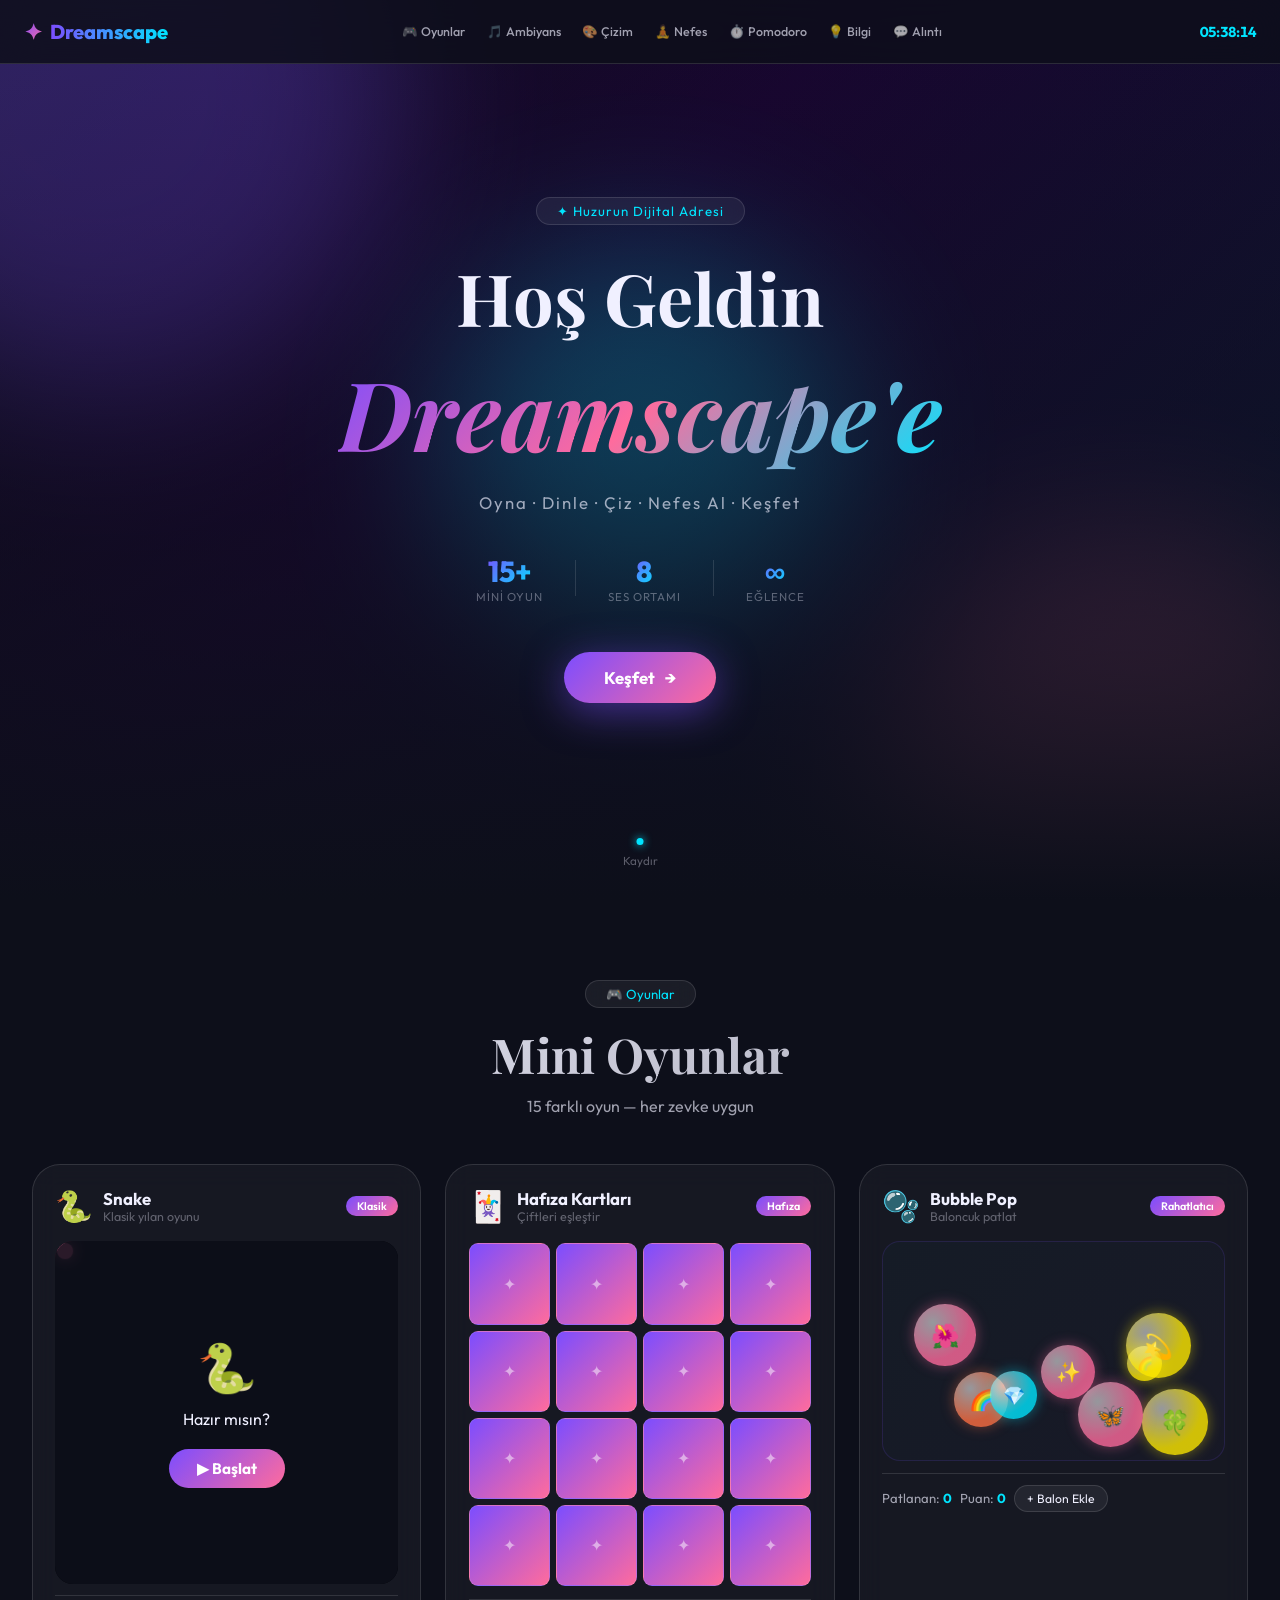
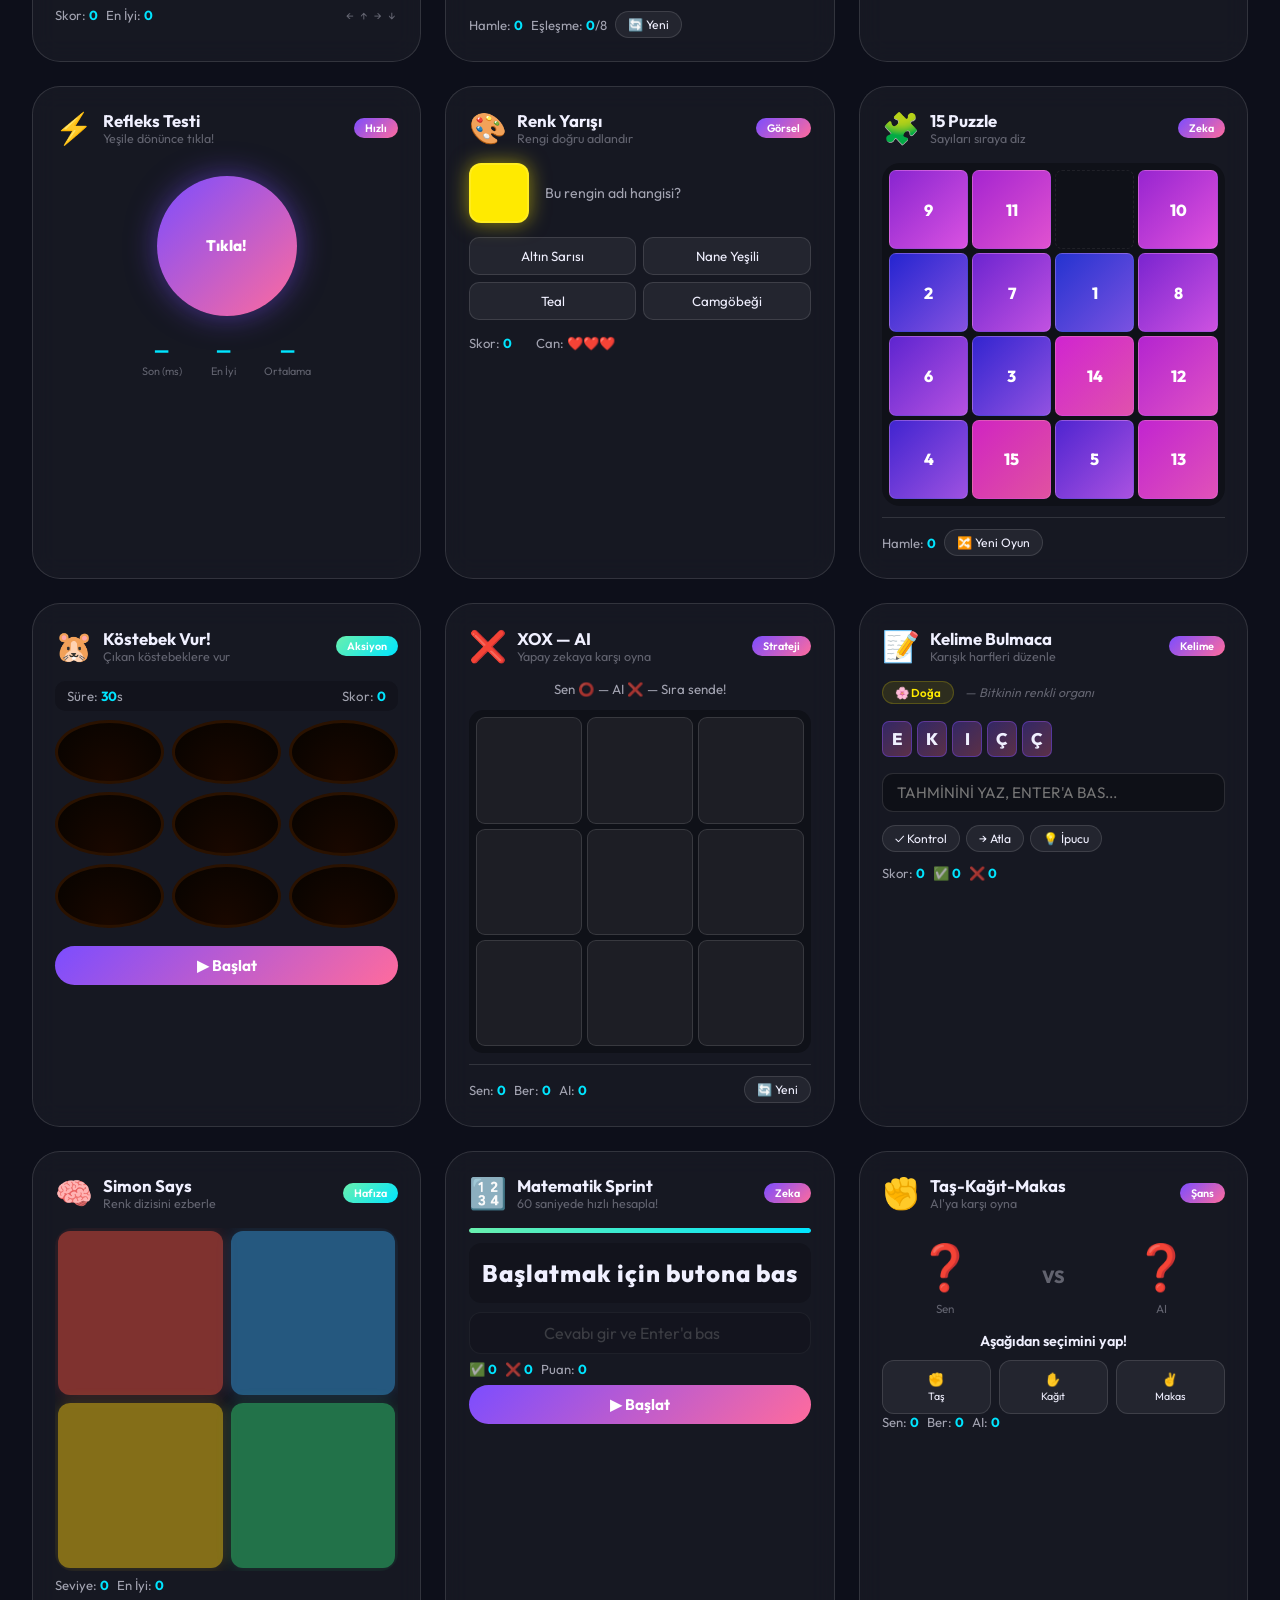
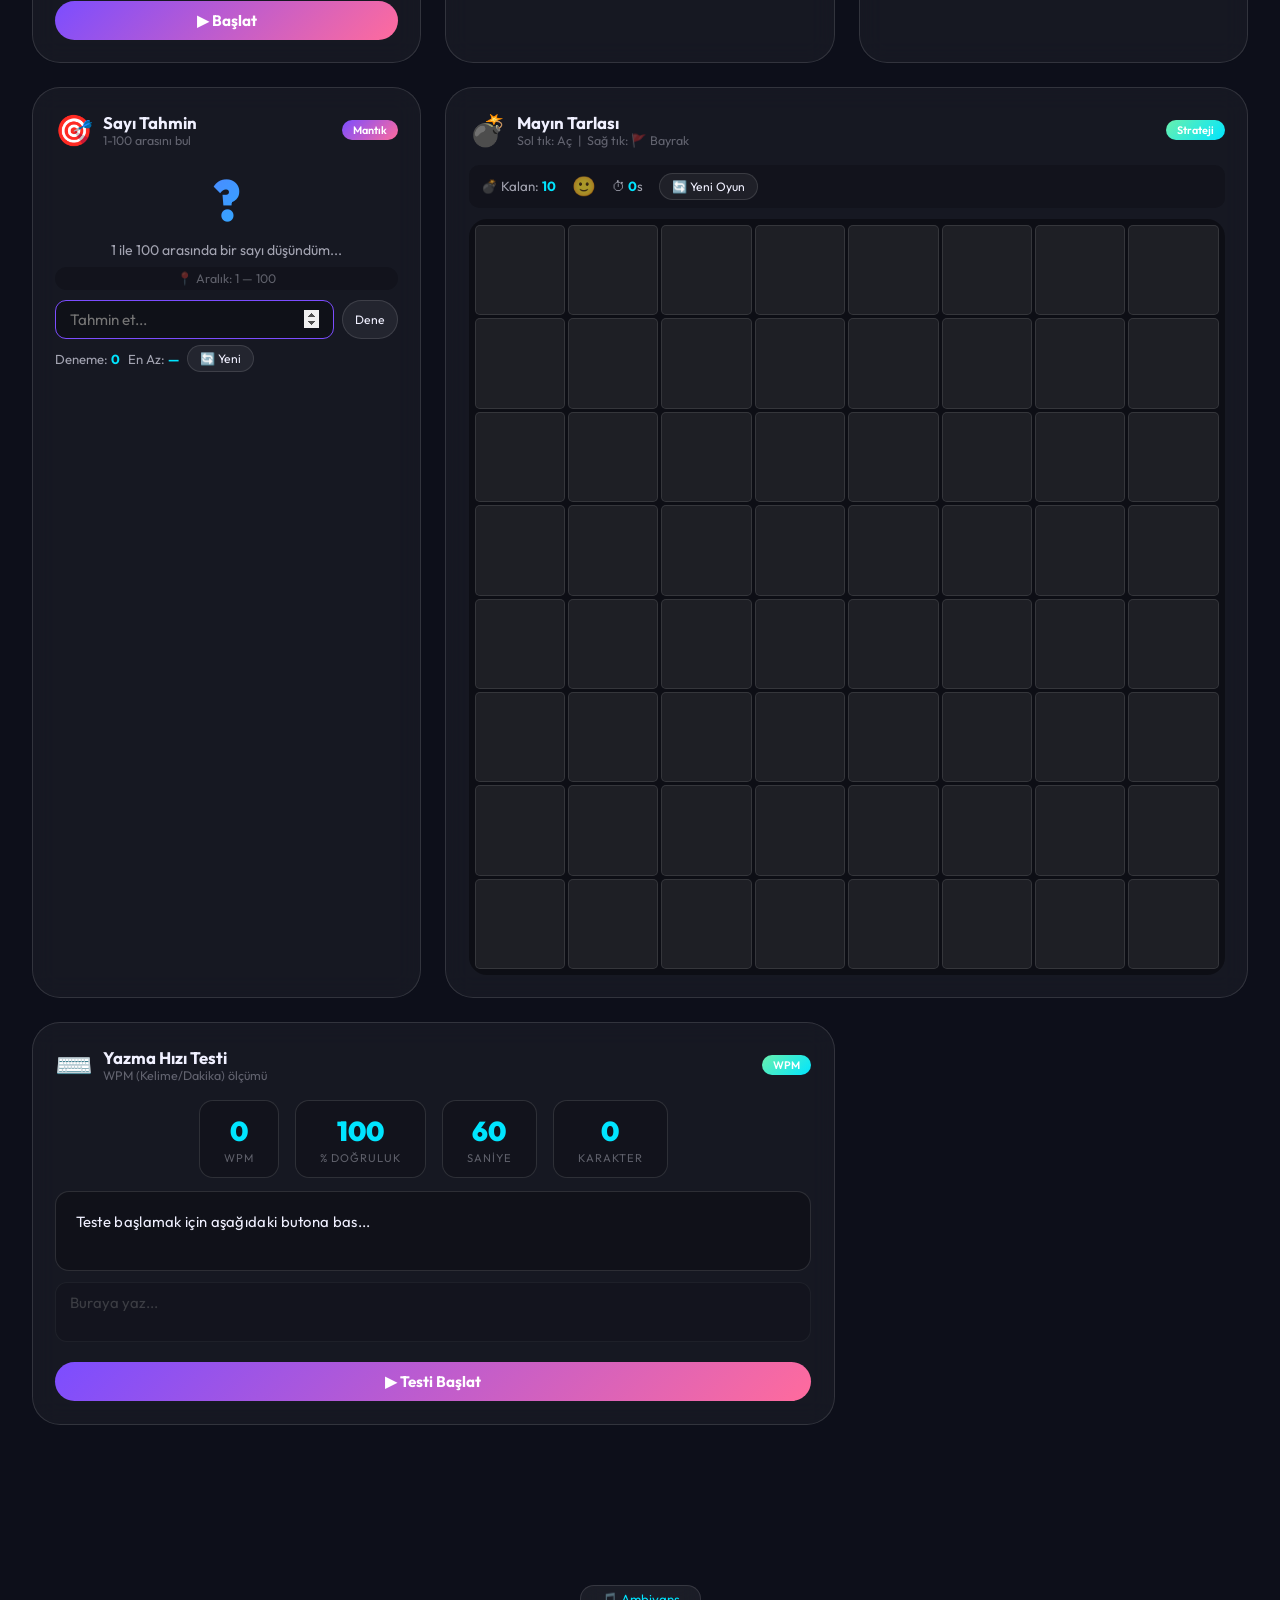
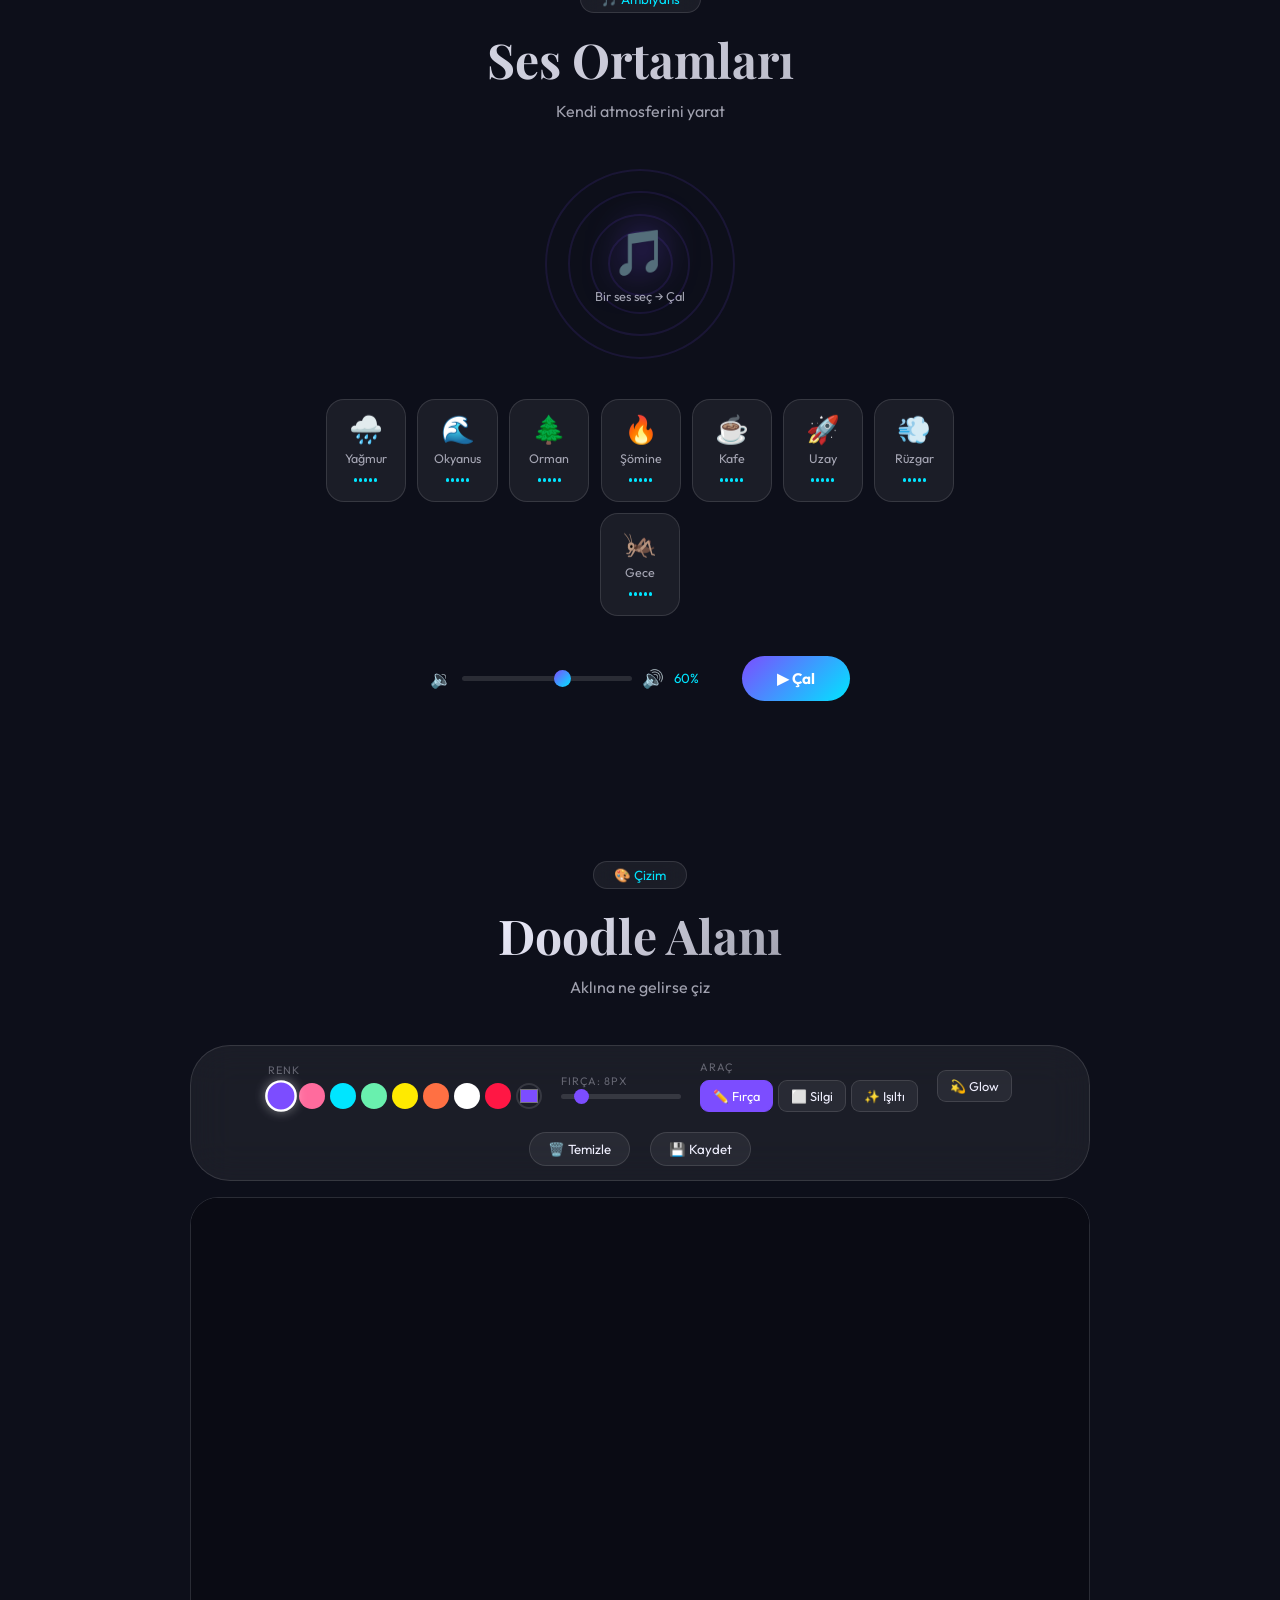
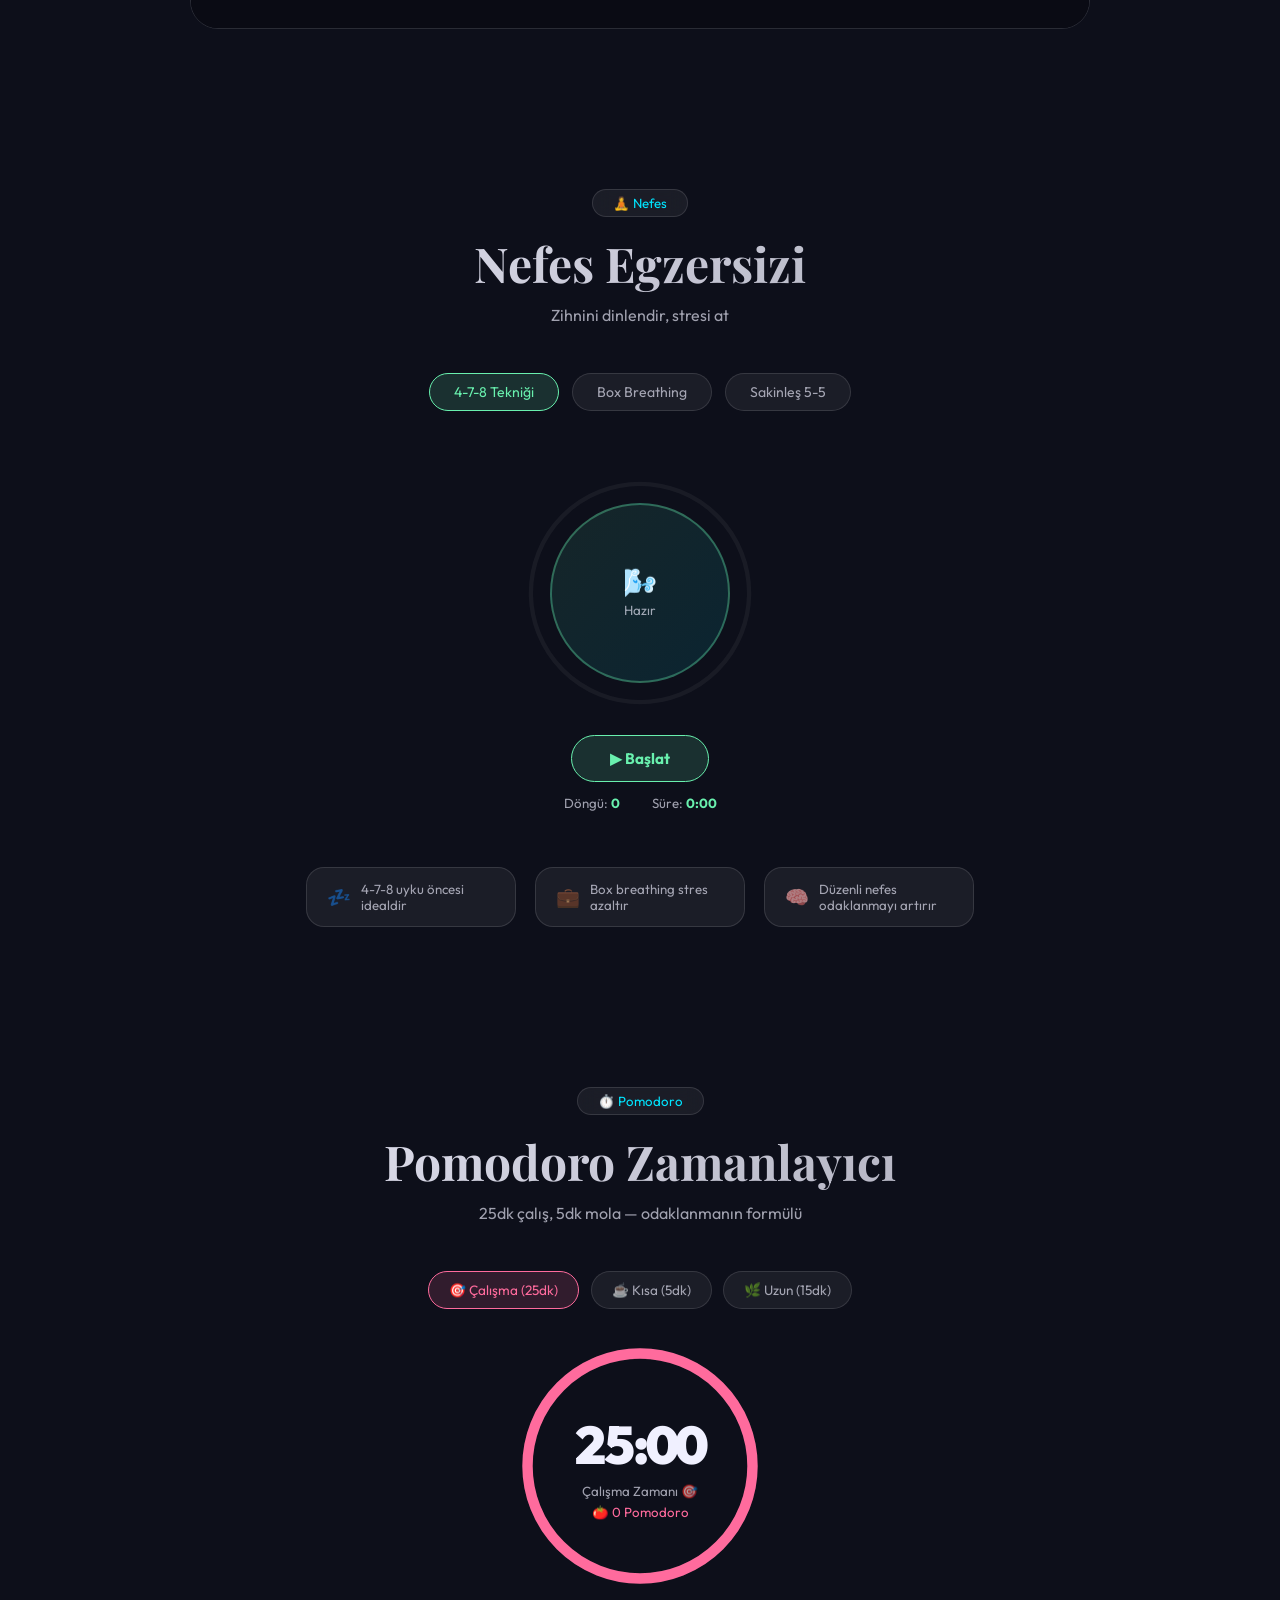
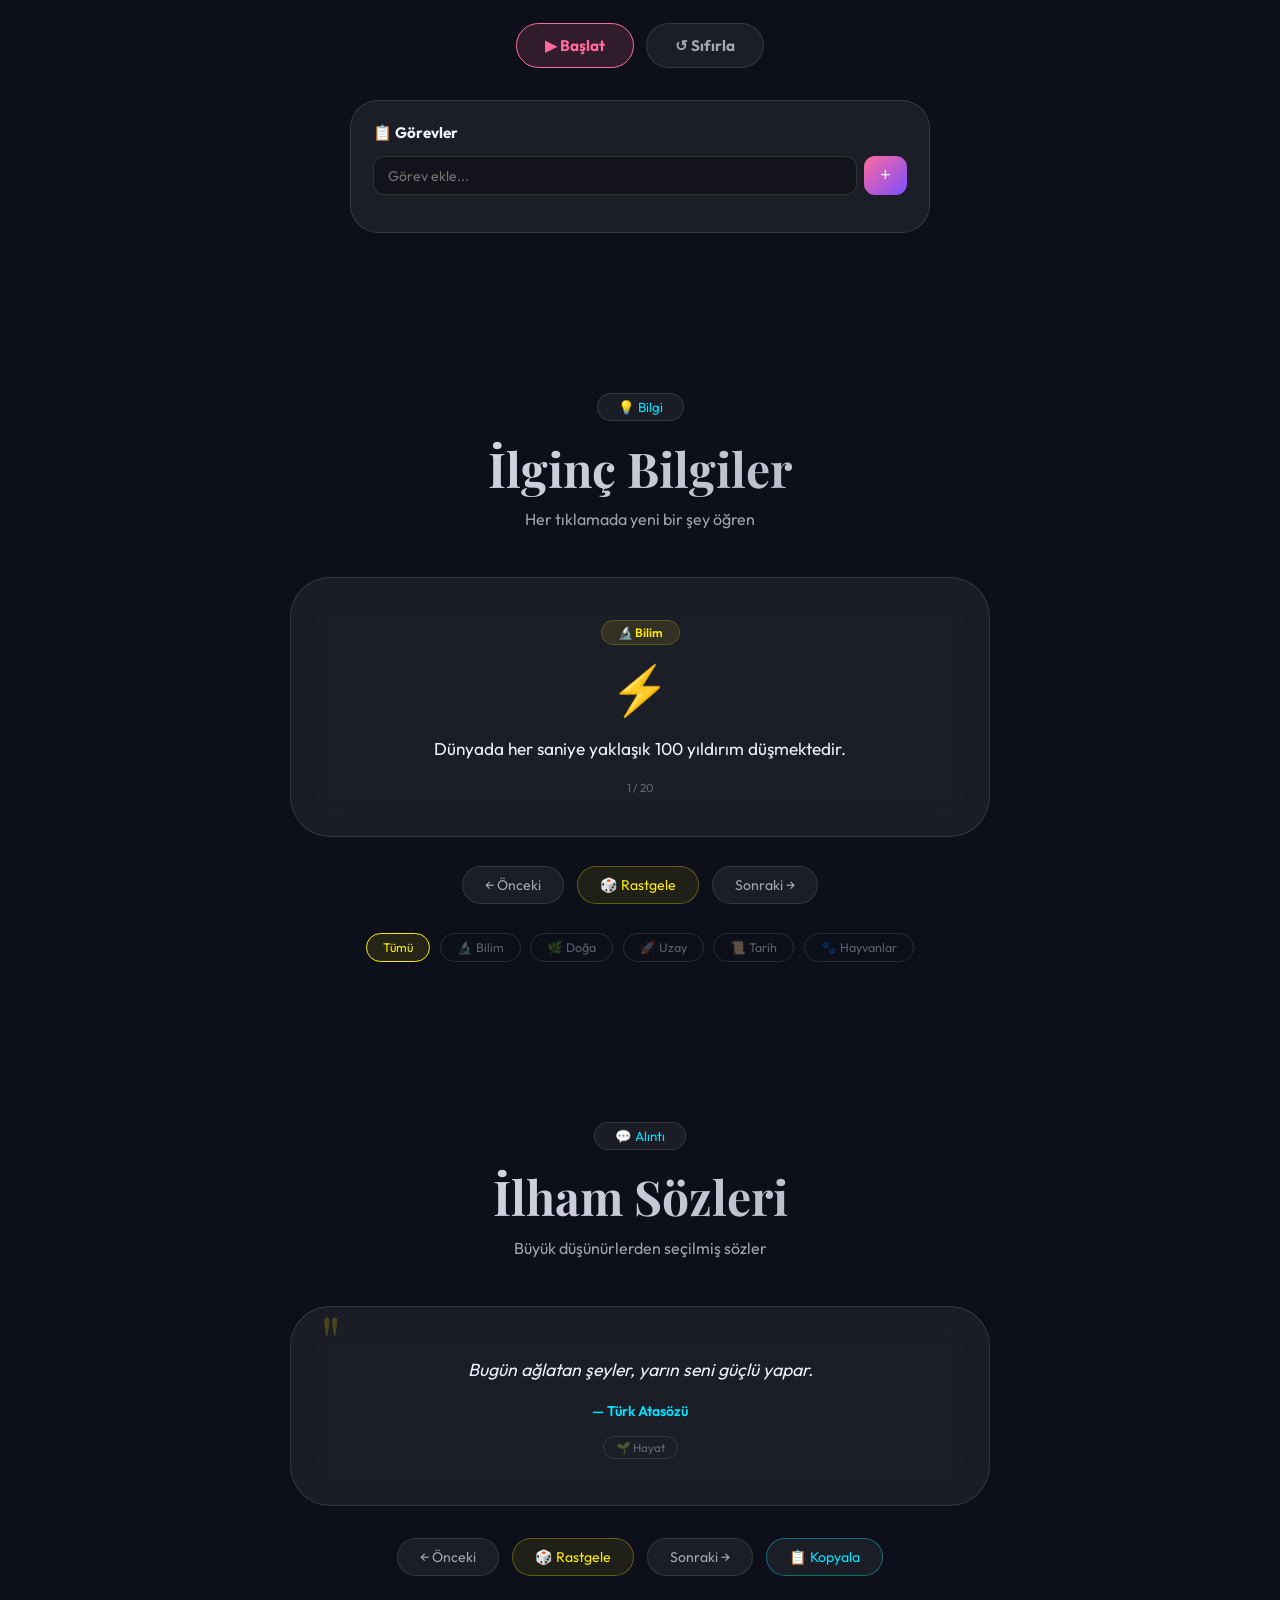
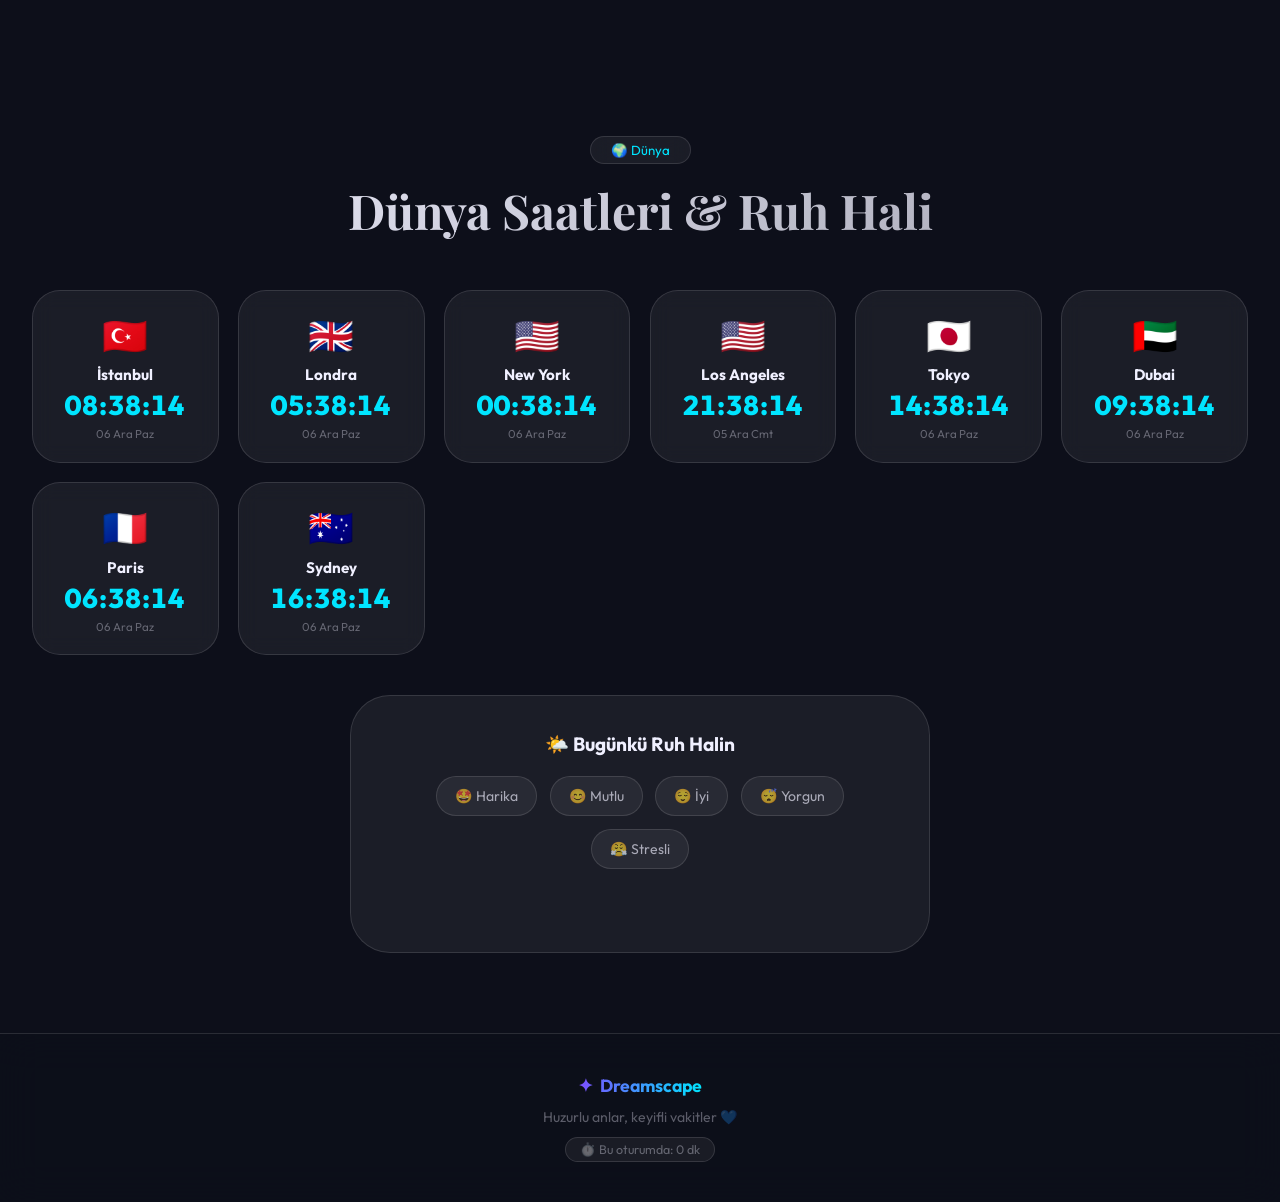
==== index.html @ 9b4e8ca3 "Add files via upload" ====
<!DOCTYPE html>
<html lang="tr">
<head>
  <meta charset="UTF-8" />
  <meta name="viewport" content="width=device-width, initial-scale=1.0" />
  <title>Dreamscape — Huzur & Eğlence Merkezi</title>
  <meta name="description" content="Dreamscape: Oyun oyna, müzik dinle, çiz, nefes al ve eğlen." />
  <link rel="preconnect" href="https://fonts.googleapis.com" />
  <link rel="preconnect" href="https://fonts.gstatic.com" crossorigin />
  <link href="https://fonts.googleapis.com/css2?family=Outfit:wght@300;400;500;600;700;800;900&family=Playfair+Display:ital,wght@0,700;1,700&display=swap" rel="stylesheet" />
  <style>
    :root {
      --bg:#0d0f1a;--bg2:#131629;--card:rgba(255,255,255,.04);
      --a1:#7c4dff;--a2:#ff6b9d;--a3:#00e5ff;--a4:#69f0ae;--a5:#ffea00;
      --tx:#f0f0ff;--tx2:rgba(240,240,255,.65);--tx3:rgba(240,240,255,.35);
      --glass:rgba(255,255,255,.06);--gb:rgba(255,255,255,.12);--gh:rgba(255,255,255,.10);
      --r1:10px;--r2:18px;--r3:28px;--r4:40px;
      --gp:0 0 40px rgba(124,77,255,.4);--gc:0 0 40px rgba(0,229,255,.4);
      --t:.3s cubic-bezier(.4,0,.2,1);--tb:.4s cubic-bezier(.34,1.56,.64,1);
    }
    *,*::before,*::after{box-sizing:border-box;margin:0;padding:0}
    html{scroll-behavior:smooth}
    body{font-family:'Outfit',sans-serif;background:var(--bg);color:var(--tx);overflow-x:hidden}
    ::-webkit-scrollbar{width:5px}::-webkit-scrollbar-track{background:var(--bg)}::-webkit-scrollbar-thumb{background:var(--a1);border-radius:6px}
    #particleCanvas{position:fixed;inset:0;pointer-events:none;z-index:0;opacity:.5}

    /* NAVBAR */
    .navbar{position:fixed;top:0;left:0;right:0;z-index:200;display:flex;align-items:center;justify-content:space-between;padding:0 1.5rem;height:64px;background:rgba(13,15,26,.85);backdrop-filter:blur(20px);border-bottom:1px solid var(--gb);transition:var(--t)}
    .navbar.scrolled{background:rgba(13,15,26,.97);box-shadow:0 4px 30px rgba(0,0,0,.6)}
    .nav-logo{display:flex;align-items:center;gap:8px;font-size:1.25rem;font-weight:800}
    .logo-icon{font-size:1.4rem;background:linear-gradient(135deg,var(--a1),var(--a2));-webkit-background-clip:text;-webkit-text-fill-color:transparent;background-clip:text;animation:hue 8s linear infinite}
    .logo-text{background:linear-gradient(90deg,var(--a1),var(--a3));-webkit-background-clip:text;-webkit-text-fill-color:transparent;background-clip:text}
    @keyframes hue{to{filter:hue-rotate(360deg)}}
    .nav-links{display:flex;gap:.1rem;flex-wrap:wrap}
    .nav-link{text-decoration:none;color:var(--tx2);font-size:.78rem;font-weight:500;padding:5px 9px;border-radius:20px;transition:var(--t);border:1px solid transparent}
    .nav-link:hover{color:var(--tx);background:var(--glass);border-color:var(--gb)}
    .nav-time{font-size:.9rem;font-weight:700;color:var(--a3);min-width:80px;text-align:right;font-variant-numeric:tabular-nums}

    /* HERO */
    .hero{position:relative;height:100vh;min-height:680px;display:flex;align-items:center;justify-content:center;overflow:hidden;z-index:1}
    .hero-bg{position:absolute;inset:0;background:linear-gradient(135deg,#0d0f1a 0%,#1a0533 40%,#0a1a2e 100%);animation:pan 20s ease-in-out infinite alternate}
    .hero-orbs{position:absolute;inset:0;overflow:hidden;pointer-events:none}
    .orb{position:absolute;border-radius:50%;filter:blur(80px);opacity:.35;animation:orbf 8s ease-in-out infinite alternate}
    .orb1{width:600px;height:600px;background:var(--a1);top:-200px;left:-200px;animation-delay:0s}
    .orb2{width:500px;height:500px;background:var(--a2);bottom:-150px;right:-100px;animation-delay:2s}
    .orb3{width:400px;height:400px;background:var(--a3);top:50%;left:50%;transform:translate(-50%,-50%);animation-delay:4s}
    @keyframes orbf{0%{transform:scale(1) translate(0,0)}100%{transform:scale(1.15) translate(30px,-20px)}}
    .orb1{animation-name:orbf1}@keyframes orbf1{0%{transform:scale(1)}100%{transform:scale(1.2) translate(40px,30px)}}
    .orb2{animation-name:orbf2}@keyframes orbf2{0%{transform:scale(1)}100%{transform:scale(1.15) translate(-30px,-20px)}}
    @keyframes pan{0%{background-position:0% 50%}100%{background-position:100% 50%}}
    .hero-overlay{position:absolute;inset:0;background:linear-gradient(180deg,rgba(13,15,26,.1) 0%,rgba(13,15,26,.4) 50%,rgba(13,15,26,1) 100%);pointer-events:none}
    .hero-content{position:relative;z-index:2;text-align:center;max-width:800px;padding:0 2rem;animation:fadeUp 1.2s ease-out}
    @keyframes fadeUp{from{opacity:0;transform:translateY(50px)}to{opacity:1;transform:translateY(0)}}
    .hero-badge{display:inline-block;padding:5px 20px;background:var(--glass);border:1px solid var(--gb);border-radius:100px;font-size:.83rem;color:var(--a3);letter-spacing:1px;margin-bottom:1.5rem;backdrop-filter:blur(10px)}
    .hero-title{font-family:'Playfair Display',serif;display:flex;flex-direction:column;gap:.1em;margin-bottom:1rem}
    .title-line{font-size:clamp(2.5rem,6vw,4.5rem);font-weight:700}
    .title-accent{font-size:clamp(2.8rem,8vw,6rem);font-style:italic;background:linear-gradient(135deg,var(--a1),var(--a2),var(--a3));-webkit-background-clip:text;-webkit-text-fill-color:transparent;background-clip:text;animation:hue 5s ease-in-out infinite alternate}
    .hero-subtitle{font-size:1.05rem;color:var(--tx2);margin-bottom:2.5rem;letter-spacing:2px}
    .hero-stats{display:flex;align-items:center;justify-content:center;gap:2rem;margin-bottom:3rem}
    .stat-item{display:flex;flex-direction:column;align-items:center}
    .stat-num{font-size:1.8rem;font-weight:800;background:linear-gradient(135deg,var(--a1),var(--a3));-webkit-background-clip:text;-webkit-text-fill-color:transparent;background-clip:text}
    .stat-label{font-size:.72rem;color:var(--tx3);text-transform:uppercase;letter-spacing:1px}
    .stat-divider{width:1px;height:36px;background:var(--gb)}
    .cta-btn{display:inline-flex;align-items:center;gap:10px;padding:15px 40px;background:linear-gradient(135deg,var(--a1),var(--a2));color:#fff;text-decoration:none;border-radius:100px;font-size:1.05rem;font-weight:700;font-family:'Outfit',sans-serif;transition:var(--tb);box-shadow:0 8px 40px rgba(124,77,255,.5);border:none;cursor:pointer}
    .cta-btn:hover{transform:scale(1.07) translateY(-4px);box-shadow:0 16px 60px rgba(124,77,255,.7)}
    .btn-arrow{transition:transform var(--t)}.cta-btn:hover .btn-arrow{transform:translateX(8px)}
    .hero-scroll-hint{position:absolute;bottom:2rem;left:50%;transform:translateX(-50%);display:flex;flex-direction:column;align-items:center;gap:8px;color:var(--tx3);font-size:.73rem;animation:bounce 2s ease-in-out infinite;pointer-events:none}
    .scroll-dot{width:7px;height:7px;border-radius:50%;background:var(--a3);box-shadow:0 0 8px var(--a3)}
    @keyframes bounce{0%,100%{transform:translateX(-50%) translateY(0)}50%{transform:translateX(-50%) translateY(9px)}}

    /* SECTIONS */
    .section{position:relative;z-index:1;padding:5rem 2rem;max-width:1320px;margin:0 auto}
    .section-header{text-align:center;margin-bottom:3rem}
    .section-badge{display:inline-block;padding:5px 20px;background:var(--glass);border:1px solid var(--gb);border-radius:100px;font-size:.83rem;color:var(--a3);margin-bottom:.9rem;backdrop-filter:blur(10px)}
    .section-title{font-family:'Playfair Display',serif;font-size:clamp(1.9rem,4vw,3rem);font-weight:700;margin-bottom:.6rem;background:linear-gradient(135deg,var(--tx),var(--tx2));-webkit-background-clip:text;-webkit-text-fill-color:transparent;background-clip:text}
    .section-sub{color:var(--tx2);font-size:1rem}

    /* GAME GRID & CARDS */
    .games-grid{display:grid;grid-template-columns:repeat(auto-fill,minmax(300px,1fr));gap:1.5rem}
    .game-card{background:var(--card);border:1px solid var(--gb);border-radius:var(--r3);padding:1.4rem;transition:var(--t);backdrop-filter:blur(12px);position:relative}
    .game-card:hover{transform:translateY(-5px);border-color:rgba(124,77,255,.4);box-shadow:var(--gp)}
    .game-card.wide{grid-column:span 2}
    .game-card-header{display:flex;align-items:center;gap:10px;margin-bottom:1rem}
    .game-icon{font-size:1.9rem}
    .game-card-header>div h3{font-size:1.05rem;font-weight:700}
    .game-card-header>div p{font-size:.78rem;color:var(--tx3)}
    .game-badge{margin-left:auto;padding:3px 11px;border-radius:100px;font-size:.68rem;font-weight:600;background:linear-gradient(135deg,var(--a1),var(--a2));color:#fff;white-space:nowrap}
    .new-badge{background:linear-gradient(135deg,var(--a4),var(--a3))}
    .stats-row{display:flex;align-items:center;gap:8px;padding-top:.7rem;border-top:1px solid var(--gb);font-size:.82rem;color:var(--tx2);flex-wrap:wrap;margin-top:.7rem}
    .stats-row strong{color:var(--a3)}
    .stats-row .hint{margin-left:auto;font-size:.72rem;color:var(--tx3);letter-spacing:2px}
    .play-btn{display:inline-flex;align-items:center;justify-content:center;gap:6px;padding:10px 28px;background:linear-gradient(135deg,var(--a1),var(--a2));color:#fff;border:none;border-radius:100px;font-family:'Outfit',sans-serif;font-weight:700;font-size:.95rem;cursor:pointer;transition:var(--tb);width:100%;margin-top:.5rem}
    .play-btn:hover{transform:scale(1.04);box-shadow:var(--gp)}
    .play-btn:disabled{opacity:.5;transform:none;cursor:not-allowed}
    .mini-btn{padding:5px 12px;background:var(--glass);color:var(--tx);border:1px solid var(--gb);border-radius:100px;font-family:'Outfit',sans-serif;font-size:.76rem;cursor:pointer;transition:var(--t)}
    .mini-btn:hover{background:var(--gh);border-color:var(--a1)}

    /* SNAKE */
    .game-area{position:relative;border-radius:var(--r2);overflow:hidden;background:rgba(0,0,0,.4);aspect-ratio:1;width:100%}
    #snakeCanvas{display:block;width:100%;height:100%}
    .game-overlay{position:absolute;inset:0;display:flex;flex-direction:column;align-items:center;justify-content:center;background:rgba(13,15,26,.88);gap:12px;z-index:10}
    .game-overlay.hidden{display:none}
    .overlay-icon{font-size:3rem}

    /* MEMORY */
    .memory-grid{display:grid;grid-template-columns:repeat(4,1fr);gap:6px;padding:2px 0;perspective:1000px}
    .mem-card{aspect-ratio:1;border-radius:9px;cursor:pointer;position:relative;transform-style:preserve-3d;transition:transform .5s ease}
    .mem-card.flipped,.mem-card.matched{transform:rotateY(180deg)}
    .mem-card.matched .card-front{box-shadow:0 0 12px var(--a4);border-color:var(--a4)}
    .card-back,.card-front{position:absolute;inset:0;border-radius:9px;display:flex;align-items:center;justify-content:center;backface-visibility:hidden;-webkit-backface-visibility:hidden;border:1px solid var(--gb)}
    .card-back{background:linear-gradient(135deg,var(--a1),var(--a2));font-size:1rem;color:rgba(255,255,255,.5)}
    .card-front{background:var(--bg2);font-size:1.5rem;transform:rotateY(180deg)}

    /* BUBBLE */
    .bubble-arena{height:220px;position:relative;border-radius:var(--r2);background:linear-gradient(135deg,rgba(0,229,255,.02),rgba(124,77,255,.02));border:1px solid rgba(124,77,255,.15);overflow:hidden}
    .bubble{position:absolute;border-radius:50%;cursor:pointer;display:flex;align-items:center;justify-content:center;user-select:none;transition:transform .12s;animation:bfloat var(--bd,4s) ease-in-out infinite var(--bdd,0s)}
    .bubble:hover{transform:scale(1.12)!important}
    @keyframes bfloat{0%,100%{transform:translateY(0) scale(1)}50%{transform:translateY(-12px) scale(1.03)}}
    @keyframes bpop{0%{transform:scale(1);opacity:1}70%{transform:scale(1.7);opacity:.2}100%{transform:scale(0);opacity:0}}

    /* REACTION */
    .reaction-area{display:flex;flex-direction:column;align-items:center;gap:1.4rem;padding:.8rem 0}
    .reaction-circle{width:140px;height:140px;border-radius:50%;background:linear-gradient(135deg,var(--a1),var(--a2));display:flex;align-items:center;justify-content:center;cursor:pointer;transition:background .4s,box-shadow .4s,transform .2s;font-weight:800;font-size:.95rem;box-shadow:0 0 30px rgba(124,77,255,.5);user-select:none;color:#fff;text-align:center;padding:1rem;border:none;font-family:'Outfit',sans-serif}
    .reaction-circle.waiting{background:linear-gradient(135deg,#2a1a4a,#1a1228)!important;box-shadow:0 0 10px rgba(0,0,0,.3)!important;cursor:default}
    .reaction-circle.go{background:linear-gradient(135deg,var(--a4),var(--a3))!important;box-shadow:0 0 50px rgba(105,240,174,.8)!important;transform:scale(1.1)}
    .rt-results{display:flex;gap:1.8rem;justify-content:center}
    .rt-stat{display:flex;flex-direction:column;align-items:center;gap:3px}
    .rt-stat span{font-size:1.1rem;font-weight:800;color:var(--a3)}
    .rt-stat small{font-size:.68rem;color:var(--tx3)}

    /* COLOR GAME */
    .color-area{display:flex;flex-direction:column;gap:.9rem}
    .color-question{display:flex;align-items:center;gap:1rem}
    .color-target{width:60px;height:60px;border-radius:12px;border:2px solid var(--gb);flex-shrink:0;transition:background .3s}
    .color-question p{font-size:.88rem;color:var(--tx2);flex:1}
    .color-options{display:grid;grid-template-columns:repeat(2,1fr);gap:7px}
    .color-opt{padding:10px;border-radius:10px;border:1px solid var(--gb);background:var(--glass);color:var(--tx);font-family:'Outfit',sans-serif;font-size:.83rem;cursor:pointer;transition:var(--t);text-align:center}
    .color-opt:hover:not(:disabled){background:var(--gh);border-color:var(--a1)}
    .color-opt:disabled{cursor:default}
    .color-opt.correct{background:rgba(105,240,174,.2);border-color:var(--a4);color:var(--a4)}
    .color-opt.wrong{background:rgba(255,107,157,.18);border-color:var(--a2);color:var(--a2)}
    .color-stat-row{display:flex;gap:1.5rem;font-size:.82rem;color:var(--tx2)}
    .color-stat-row strong{color:var(--a3)}

    /* 15 PUZZLE */
    .puzzle-grid{display:grid;grid-template-columns:repeat(4,1fr);gap:4px;background:rgba(0,0,0,.3);padding:7px;border-radius:var(--r2)}
    .p-tile{aspect-ratio:1;border-radius:7px;display:flex;align-items:center;justify-content:center;font-size:1rem;font-weight:800;cursor:pointer;transition:var(--tb);border:1px solid rgba(255,255,255,.12);user-select:none;color:#fff}
    .p-tile.empty{background:transparent!important;border:1px dashed rgba(255,255,255,.07);cursor:default}
    .p-tile:hover:not(.empty){transform:scale(1.06)}

    /* WHACK A MOLE */
    .mole-info{display:flex;justify-content:space-between;font-size:.83rem;color:var(--tx2);background:rgba(0,0,0,.2);padding:7px 12px;border-radius:10px;margin-bottom:.6rem}
    .mole-info strong{color:var(--a3)}
    .mole-grid{display:grid;grid-template-columns:repeat(3,1fr);gap:8px;margin-bottom:.6rem}
    .mole-hole{height:64px;background:radial-gradient(ellipse at bottom,#1a0800,#060300);border-radius:50%;border:3px solid #2a1200;position:relative;overflow:hidden;cursor:pointer}
    .mole-hole:hover{border-color:var(--a2)}
    .mole-inner{position:absolute;bottom:-100%;left:50%;transform:translateX(-50%);font-size:1.9rem;line-height:1;transition:bottom .18s cubic-bezier(.34,1.3,.64,1);pointer-events:none;user-select:none}
    .mole-inner.up{bottom:4%}

    /* TIC TAC TOE */
    .ttt-status{font-size:.83rem;color:var(--tx2);text-align:center;min-height:20px;margin-bottom:.6rem}
    .ttt-grid{display:grid;grid-template-columns:repeat(3,1fr);gap:5px;background:rgba(0,0,0,.3);padding:7px;border-radius:14px}
    .ttt-cell{aspect-ratio:1;border-radius:9px;background:var(--glass);border:1px solid var(--gb);display:flex;align-items:center;justify-content:center;font-size:1.7rem;cursor:pointer;transition:var(--tb);user-select:none;font-family:'Outfit',sans-serif;position:relative;z-index:1}
    .ttt-cell:hover:not([data-taken]){background:var(--gh);border-color:var(--a1);transform:scale(1.04)}
    .ttt-cell[data-taken]{cursor:default}
    .ttt-cell.win-cell{background:rgba(105,240,174,.2)!important;border-color:var(--a4)!important;box-shadow:0 0 12px rgba(105,240,174,.4)}

    /* WORD SCRAMBLE */
    .word-game{display:flex;flex-direction:column;gap:.8rem}
    .word-meta{display:flex;align-items:center;gap:.7rem;flex-wrap:wrap}
    .word-cat{font-size:.72rem;font-weight:600;color:var(--a5);padding:3px 12px;background:rgba(255,234,0,.1);border:1px solid rgba(255,234,0,.2);border-radius:100px}
    .word-hint-text{font-size:.78rem;color:var(--tx3);font-style:italic}
    .scrambled-word{display:flex;flex-wrap:wrap;gap:5px;min-height:44px;align-items:center}
    .s-letter{width:30px;height:36px;background:linear-gradient(135deg,rgba(124,77,255,.3),rgba(255,107,157,.3));border:1px solid rgba(124,77,255,.4);border-radius:7px;display:flex;align-items:center;justify-content:center;font-size:1.05rem;font-weight:800;text-transform:uppercase}
    .word-input{width:100%;padding:9px 14px;background:rgba(0,0,0,.3);border:1px solid var(--gb);border-radius:11px;color:var(--tx);font-family:'Outfit',sans-serif;font-size:.95rem;outline:none;transition:var(--t);text-transform:uppercase}
    .word-input:focus{border-color:var(--a1);background:rgba(124,77,255,.08)}
    .word-input.correct{border-color:var(--a4)!important;background:rgba(105,240,174,.08)!important}
    .word-input.wrong{border-color:var(--a2)!important;background:rgba(255,107,157,.08)!important}
    .word-actions{display:flex;gap:6px}

    /* SIMON */
    .simon-board{display:grid;grid-template-columns:repeat(2,1fr);gap:8px;border-radius:var(--r2);overflow:hidden;padding:3px}
    .simon-btn{aspect-ratio:1;border-radius:12px;border:none;cursor:pointer;transition:opacity .1s,transform .1s;opacity:.5;font-size:0}
    .simon-btn.lit{opacity:1!important;transform:scale(.94)!important}
    .simon-btn:disabled{cursor:not-allowed}
    .simon-red{background:#e74c3c;box-shadow:0 0 15px rgba(231,76,60,.4)}
    .simon-blue{background:#3498db;box-shadow:0 0 15px rgba(52,152,219,.4)}
    .simon-yellow{background:#f1c40f;box-shadow:0 0 15px rgba(241,196,15,.4)}
    .simon-green{background:#2ecc71;box-shadow:0 0 15px rgba(46,204,113,.4)}

    /* MATH */
    .math-timer-bar{height:5px;background:rgba(255,255,255,.1);border-radius:10px;overflow:hidden;margin-bottom:.6rem}
    .math-timer-fill{height:100%;background:linear-gradient(90deg,var(--a4),var(--a3));border-radius:10px;transition:width 1s linear;width:100%}
    .math-problem{font-size:1.5rem;font-weight:800;text-align:center;color:var(--tx);padding:.8rem;background:rgba(0,0,0,.2);border-radius:12px;min-height:60px;display:flex;align-items:center;justify-content:center;letter-spacing:1px;margin-bottom:.6rem}
    .math-input{width:100%;padding:10px 16px;background:rgba(0,0,0,.3);border:1px solid var(--gb);border-radius:12px;color:var(--tx);font-family:'Outfit',sans-serif;font-size:1rem;outline:none;transition:var(--t);text-align:center;margin-bottom:.4rem}
    .math-input:focus{border-color:var(--a3);background:rgba(0,229,255,.06)}
    .math-input:disabled{opacity:.4}

    /* RPS */
    .rps-arena{display:flex;align-items:center;justify-content:space-around;padding:.6rem 0}
    .rps-side{display:flex;flex-direction:column;align-items:center;gap:6px}
    .rps-side small{font-size:.73rem;color:var(--tx3)}
    .rps-emoji{font-size:2.8rem;min-width:60px;text-align:center;transition:transform .3s var(--tb)}
    .rps-emoji.pop{animation:rpspop .35s var(--tb)}
    @keyframes rpspop{0%{transform:scale(.4) rotate(-20deg)}70%{transform:scale(1.2)}100%{transform:scale(1) rotate(0)}}
    .rps-vs{font-size:1.1rem;font-weight:800;color:var(--tx3)}
    .rps-result{text-align:center;font-size:.9rem;font-weight:600;min-height:22px;margin:.4rem 0}
    .rps-result.win{color:var(--a4)}.rps-result.lose{color:var(--a2)}.rps-result.draw{color:var(--a5)}
    .rps-btns{display:flex;gap:8px;justify-content:center}
    .rps-btn{padding:10px 16px;border-radius:12px;border:1px solid var(--gb);background:var(--glass);color:var(--tx);font-family:'Outfit',sans-serif;font-size:.8rem;cursor:pointer;transition:var(--tb);text-align:center;flex:1}
    .rps-btn:hover{background:var(--gh);border-color:var(--a1);transform:translateY(-3px) scale(1.05)}

    /* GUESS */
    .guess-number{font-size:3.5rem;font-weight:900;text-align:center;background:linear-gradient(135deg,var(--a1),var(--a3));-webkit-background-clip:text;-webkit-text-fill-color:transparent;background-clip:text;min-height:70px;display:flex;align-items:center;justify-content:center}
    .guess-hint{text-align:center;font-size:.88rem;color:var(--tx2);min-height:22px;margin:.3rem 0}
    .guess-range{text-align:center;font-size:.78rem;color:var(--tx3);padding:4px 14px;background:rgba(0,0,0,.2);border-radius:100px;margin-bottom:.6rem}
    .guess-row{display:flex;gap:8px}
    .guess-input{flex:1;padding:9px 14px;background:rgba(0,0,0,.3);border:1px solid var(--gb);border-radius:11px;color:var(--tx);font-family:'Outfit',sans-serif;font-size:.95rem;outline:none;transition:var(--t)}
    .guess-input:focus{border-color:var(--a1)}

    /* MINESWEEPER */
    .mine-header{display:flex;align-items:center;gap:1rem;padding:8px 12px;background:rgba(0,0,0,.2);border-radius:10px;margin-bottom:.7rem;font-size:.83rem;color:var(--tx2);flex-wrap:wrap}
    .mine-header strong{color:var(--a3)}
    .mine-grid{display:grid;grid-template-columns:repeat(8,1fr);gap:3px;background:rgba(0,0,0,.4);padding:6px;border-radius:var(--r2)}
    .mine-cell{aspect-ratio:1;border-radius:5px;border:1px solid rgba(255,255,255,.1);background:rgba(255,255,255,.07);cursor:pointer;display:flex;align-items:center;justify-content:center;font-size:.72rem;font-weight:800;transition:background .15s;user-select:none;position:relative;z-index:1}
    .mine-cell:hover:not(.revealed):not(.flagged){background:rgba(124,77,255,.25);border-color:var(--a1)}
    .mine-cell.revealed{background:rgba(0,0,0,.4);border-color:rgba(255,255,255,.05);cursor:default}
    .mine-cell.flagged{background:rgba(255,107,157,.15);border-color:rgba(255,107,157,.3)}
    .mine-cell.boom{background:rgba(255,80,80,.5)!important;border-color:#f44!important}
    .mn1{color:#7c4dff}.mn2{color:#69f0ae}.mn3{color:#ff6b9d}.mn4{color:#00e5ff}
    .mn5{color:#ffea00}.mn6{color:#ff7043}.mn7{color:#ce93d8}.mn8{color:#fff}

    /* TYPING */
    .typing-stats{display:flex;gap:1rem;justify-content:center;flex-wrap:wrap;margin-bottom:.8rem}
    .typing-stat{display:flex;flex-direction:column;align-items:center;gap:3px;padding:.8rem 1.5rem;background:rgba(0,0,0,.2);border-radius:14px;border:1px solid var(--gb);min-width:80px}
    .typing-stat strong{font-size:1.7rem;font-weight:900;color:var(--a3)}
    .typing-stat span{font-size:.7rem;color:var(--tx3);text-transform:uppercase;letter-spacing:1px}
    .typing-text{padding:1rem 1.2rem;background:rgba(0,0,0,.25);border-radius:14px;border:1px solid var(--gb);font-size:.93rem;line-height:1.9;min-height:80px;letter-spacing:.3px;margin-bottom:.7rem}
    .typing-text .tc{color:var(--a4)}.typing-text .tw{color:var(--a2);text-decoration:underline}
    .typing-text .cur{background:rgba(124,77,255,.4);border-radius:2px;color:var(--tx)}
    .typing-text .tp{color:var(--tx3)}
    .typing-textarea{width:100%;padding:10px 14px;background:rgba(0,0,0,.3);border:1px solid var(--gb);border-radius:12px;color:var(--tx);font-family:'Outfit',sans-serif;font-size:.93rem;resize:none;outline:none;transition:var(--t);margin-bottom:.5rem}
    .typing-textarea:focus{border-color:var(--a1)}
    .typing-textarea:disabled{opacity:.4}

    /* AMBIANCE */
    .ambiance-container{display:flex;flex-direction:column;align-items:center;gap:2.5rem}
    .viz-wrap{width:190px;height:190px;position:relative;display:flex;align-items:center;justify-content:center;flex-direction:column;gap:8px}
    .viz-rings{position:absolute;inset:0;display:flex;align-items:center;justify-content:center;pointer-events:none}
    .ring{position:absolute;border-radius:50%;border:2px solid var(--a1);opacity:.12}
    .r1{width:65px;height:65px}.r2{width:100px;height:100px}.r3{width:145px;height:145px}.r4{width:190px;height:190px}
    .viz-wrap.playing .ring{animation:rpulse 2s ease-in-out infinite}
    .viz-wrap.playing .r2{animation-delay:.3s}.viz-wrap.playing .r3{animation-delay:.6s}.viz-wrap.playing .r4{animation-delay:.9s}
    @keyframes rpulse{0%,100%{opacity:.08;transform:scale(1)}50%{opacity:.45;transform:scale(1.07)}}
    .viz-icon{font-size:2.8rem;z-index:1;filter:drop-shadow(0 0 18px rgba(124,77,255,.7))}
    #vizLabel{font-size:.8rem;color:var(--tx2);z-index:1}
    .sound-cards{display:flex;flex-wrap:wrap;justify-content:center;gap:.7rem;max-width:700px}
    .sound-card{display:flex;flex-direction:column;align-items:center;gap:5px;padding:12px 16px;border-radius:var(--r2);border:1px solid var(--gb);background:var(--glass);cursor:pointer;transition:var(--t);min-width:80px;user-select:none}
    .sound-card:hover{border-color:var(--a1);background:var(--gh);transform:translateY(-3px)}
    .sound-card.active{border-color:var(--a3);background:rgba(0,229,255,.08);box-shadow:0 0 18px rgba(0,229,255,.18)}
    .sound-icon{font-size:1.7rem;pointer-events:none}
    .sound-card>span{font-size:.78rem;color:var(--tx2);pointer-events:none}
    .sound-waves{display:flex;align-items:center;gap:2px;height:18px;pointer-events:none}
    .wbar{width:3px;border-radius:3px;background:var(--a3);height:4px}
    .sound-card.active .wbar{animation:wv .5s ease-in-out infinite alternate}
    .sound-card.active .wbar:nth-child(2){animation-delay:.1s}.sound-card.active .wbar:nth-child(3){animation-delay:.2s}
    .sound-card.active .wbar:nth-child(4){animation-delay:.3s}.sound-card.active .wbar:nth-child(5){animation-delay:.4s}
    @keyframes wv{from{height:4px}to{height:16px}}
    .amb-controls{display:flex;align-items:center;gap:2rem;flex-wrap:wrap;justify-content:center}
    .vol-control{display:flex;align-items:center;gap:10px;font-size:1.1rem}
    .vol-slider{-webkit-appearance:none;width:170px;height:5px;border-radius:10px;background:var(--gb);outline:none;cursor:pointer}
    .vol-slider::-webkit-slider-thumb{-webkit-appearance:none;width:17px;height:17px;border-radius:50%;background:linear-gradient(135deg,var(--a1),var(--a3));cursor:pointer}
    #volDisplay{font-size:.83rem;color:var(--a3);min-width:36px}
    .play-stop-btn{display:flex;align-items:center;gap:10px;padding:13px 35px;background:linear-gradient(135deg,var(--a1),var(--a3));color:#fff;border:none;border-radius:100px;font-family:'Outfit',sans-serif;font-size:.95rem;font-weight:700;cursor:pointer;transition:var(--tb)}
    .play-stop-btn:hover{transform:scale(1.05)}

    /* CANVAS */
    .canvas-toolbar{display:flex;align-items:center;gap:1.2rem;padding:.9rem 1.8rem;background:var(--glass);border:1px solid var(--gb);border-radius:var(--r4);backdrop-filter:blur(20px);flex-wrap:wrap;justify-content:center;width:100%;max-width:900px;margin-bottom:1rem}
    .tool-group{display:flex;flex-direction:column;gap:6px}
    .tool-lbl{font-size:.68rem;color:var(--tx3);text-transform:uppercase;letter-spacing:1px}
    .palette{display:flex;gap:5px;align-items:center;flex-wrap:wrap}
    .pal-color{width:26px;height:26px;border-radius:50%;cursor:pointer;border:2px solid transparent;transition:var(--tb)}
    .pal-color:hover{transform:scale(1.18)}
    .pal-color.sel{border-color:#fff;transform:scale(1.22);box-shadow:0 0 10px rgba(255,255,255,.4)}
    .custom-color{width:26px;height:26px;border-radius:50%;border:2px solid var(--gb);padding:0;cursor:pointer;background:transparent}
    .brush-slider{-webkit-appearance:none;width:120px;height:5px;border-radius:10px;background:var(--gb);outline:none;cursor:pointer}
    .brush-slider::-webkit-slider-thumb{-webkit-appearance:none;width:15px;height:15px;border-radius:50%;background:var(--a1);cursor:pointer}
    .tool-btns{display:flex;gap:5px}
    .tool-btn{padding:7px 12px;border-radius:9px;border:1px solid var(--gb);background:var(--glass);color:var(--tx);font-family:'Outfit',sans-serif;font-size:.8rem;cursor:pointer;transition:var(--t)}
    .tool-btn:hover,.tool-btn.active{background:var(--a1);border-color:var(--a1);color:#fff}
    .clear-btn,.save-btn{padding:8px 18px;border-radius:100px;border:1px solid var(--gb);background:var(--glass);color:var(--tx);font-family:'Outfit',sans-serif;font-size:.83rem;cursor:pointer;transition:var(--t)}
    .clear-btn:hover{border-color:var(--a2);background:rgba(255,107,157,.1)}
    .save-btn:hover{border-color:var(--a4);background:rgba(105,240,174,.1)}
    .canvas-wrap{width:100%;max-width:900px;border-radius:var(--r3);overflow:hidden;border:1px solid var(--gb)}
    #drawingCanvas{display:block;width:100%;height:430px;background:#0a0b14;cursor:crosshair;touch-action:none}
    .canvas-section{display:flex;flex-direction:column;align-items:center}

    /* BREATHE */
    .breathe-types{display:flex;gap:.8rem;flex-wrap:wrap;justify-content:center;margin-bottom:2rem}
    .breathe-type-btn{padding:9px 24px;border-radius:100px;border:1px solid var(--gb);background:var(--glass);color:var(--tx2);font-family:'Outfit',sans-serif;font-size:.88rem;cursor:pointer;transition:var(--t)}
    .breathe-type-btn.active{background:rgba(105,240,174,.15);border-color:var(--a4);color:var(--a4)}
    .breathe-main{display:flex;flex-direction:column;align-items:center;gap:2rem}
    .breathe-ring-wrap{position:relative;width:220px;height:220px;display:flex;align-items:center;justify-content:center}
    .breathe-svg{position:absolute;inset:-10px;width:calc(100% + 20px);height:calc(100% + 20px);transform:rotate(-90deg)}
    .b-track{fill:none;stroke:rgba(255,255,255,.05);stroke-width:4}
    .b-fill{fill:none;stroke:var(--a4);stroke-width:4;stroke-linecap:round;stroke-dasharray:628;stroke-dashoffset:628;transition:stroke-dashoffset 1s linear}
    .breathe-circle{width:180px;height:180px;border-radius:50%;background:linear-gradient(135deg,rgba(105,240,174,.1),rgba(0,229,255,.1));border:2px solid rgba(105,240,174,.35);display:flex;align-items:center;justify-content:center;transition:transform 4s ease-in-out,box-shadow 4s ease-in-out}
    .breathe-circle.inhale{transform:scale(1.3);box-shadow:0 0 55px rgba(105,240,174,.45)}
    .breathe-circle.exhale{transform:scale(.78);box-shadow:0 0 8px rgba(105,240,174,.1)}
    .breathe-circle.hold{transform:scale(1.3);box-shadow:0 0 38px rgba(0,229,255,.45)}
    .b-inner{display:flex;flex-direction:column;align-items:center;gap:3px}
    .b-icon{font-size:1.7rem}.b-phase{font-size:.83rem;color:var(--tx2)}.b-count{font-size:1.9rem;font-weight:800;color:var(--a4)}
    .breathe-start-btn{display:flex;align-items:center;gap:8px;padding:13px 38px;background:rgba(105,240,174,.15);color:var(--a4);border:1px solid var(--a4);border-radius:100px;font-family:'Outfit',sans-serif;font-size:.95rem;font-weight:700;cursor:pointer;transition:var(--tb)}
    .breathe-start-btn:hover{background:rgba(105,240,174,.3);box-shadow:0 0 28px rgba(105,240,174,.35);transform:scale(1.04)}
    .breathe-session{display:flex;gap:2rem;font-size:.83rem;color:var(--tx2)}
    .breathe-session strong{color:var(--a4)}
    .breathe-tips{display:flex;gap:1.2rem;flex-wrap:wrap;justify-content:center;margin-top:1rem}
    .tip-card{display:flex;align-items:center;gap:10px;padding:13px 20px;background:var(--glass);border:1px solid var(--gb);border-radius:var(--r2);font-size:.83rem;color:var(--tx2);max-width:210px}
    .tip-icon{font-size:1.2rem;flex-shrink:0}

    /* POMODORO */
    .pomo-container{display:flex;flex-direction:column;align-items:center;gap:2rem;max-width:580px;margin:0 auto}
    .pomo-modes{display:flex;gap:.7rem;flex-wrap:wrap;justify-content:center}
    .pomo-mode-btn{padding:9px 20px;border-radius:100px;border:1px solid var(--gb);background:var(--glass);color:var(--tx2);font-family:'Outfit',sans-serif;font-size:.85rem;cursor:pointer;transition:var(--t)}
    .pomo-mode-btn.active{background:rgba(255,107,157,.15);border-color:var(--a2);color:var(--a2)}
    .pomo-clock{position:relative;width:250px;height:250px;display:flex;align-items:center;justify-content:center}
    .pomo-ring{position:absolute;inset:0;transform:rotate(-90deg);width:100%;height:100%}
    .pomo-track{fill:none;stroke:rgba(255,255,255,.06);stroke-width:10}
    .pomo-fill{fill:none;stroke:var(--a2);stroke-width:10;stroke-linecap:round;stroke-dasharray:679;stroke-dashoffset:0;transition:stroke-dashoffset 1s linear}
    .pomo-time-wrap{display:flex;flex-direction:column;align-items:center;gap:5px;z-index:1}
    .pomo-time-big{font-size:3.3rem;font-weight:900;font-variant-numeric:tabular-nums;letter-spacing:-2px}
    .pomo-label{font-size:.83rem;color:var(--tx2)}.pomo-count{font-size:.83rem;color:var(--a2)}
    .pomo-btns{display:flex;gap:.8rem}
    .pomo-btn{padding:12px 28px;border-radius:100px;border:1px solid var(--a2);background:rgba(255,107,157,.15);color:var(--a2);font-family:'Outfit',sans-serif;font-size:.95rem;font-weight:700;cursor:pointer;transition:var(--tb)}
    .pomo-btn:hover{background:rgba(255,107,157,.28);transform:scale(1.04)}
    .pomo-reset{border-color:var(--gb);background:var(--glass);color:var(--tx2)}
    .pomo-tasks{width:100%;background:var(--glass);border:1px solid var(--gb);border-radius:var(--r3);padding:1.4rem}
    .pomo-tasks h3{font-size:.95rem;margin-bottom:.9rem}
    .pomo-task-row{display:flex;gap:7px;margin-bottom:.9rem}
    .pomo-task-row input{flex:1;padding:9px 14px;background:rgba(0,0,0,.3);border:1px solid var(--gb);border-radius:11px;color:var(--tx);font-family:'Outfit',sans-serif;font-size:.88rem;outline:none;transition:var(--t)}
    .pomo-task-row input:focus{border-color:var(--a2)}
    .pomo-task-row button{padding:9px 16px;background:linear-gradient(135deg,var(--a2),var(--a1));color:#fff;border:none;border-radius:11px;font-size:1.1rem;cursor:pointer}
    .pomo-list{list-style:none;display:flex;flex-direction:column;gap:5px;max-height:180px;overflow-y:auto}
    .pomo-item{display:flex;align-items:center;gap:9px;padding:9px 12px;background:rgba(0,0,0,.18);border-radius:9px;cursor:pointer}
    .pomo-item.done>span{text-decoration:line-through;color:var(--tx3)}
    .pomo-cb{width:16px;height:16px;border-radius:50%;border:2px solid var(--a2);flex-shrink:0;display:flex;align-items:center;justify-content:center;font-size:.65rem}
    .pomo-item.done .pomo-cb{background:var(--a4);border-color:var(--a4)}
    .pomo-del{margin-left:auto;background:none;border:none;color:var(--tx3);cursor:pointer;font-size:.9rem}
    .pomo-del:hover{color:var(--a2)}

    /* FACTS */
    .facts-container{display:flex;flex-direction:column;align-items:center;gap:1.8rem}
    .fact-card{max-width:700px;width:100%;padding:2.5rem;background:var(--glass);border:1px solid var(--gb);border-radius:var(--r4);text-align:center;backdrop-filter:blur(20px);min-height:260px;display:flex;flex-direction:column;align-items:center;justify-content:center;gap:.9rem}
    .fact-badge{font-size:.76rem;font-weight:600;color:var(--a5);padding:4px 16px;background:rgba(255,234,0,.1);border-radius:100px;border:1px solid rgba(255,234,0,.2)}
    .fact-icon{font-size:3rem;animation:float 3s ease-in-out infinite}
    @keyframes float{0%,100%{transform:translateY(0)}50%{transform:translateY(-8px)}}
    .fact-text{font-size:1.08rem;line-height:1.85;max-width:500px;transition:opacity .2s}
    .fact-num{font-size:.73rem;color:var(--tx3)}
    .fact-actions{display:flex;gap:.8rem;flex-wrap:wrap;justify-content:center}
    .fact-btn{padding:9px 22px;border-radius:100px;border:1px solid var(--gb);background:var(--glass);color:var(--tx2);font-family:'Outfit',sans-serif;font-size:.88rem;cursor:pointer;transition:var(--t)}
    .fact-btn:hover{border-color:var(--a5);color:var(--a5)}
    .rnd-btn{background:rgba(255,234,0,.08);border-color:rgba(255,234,0,.3);color:var(--a5)}
    .cat-filters{display:flex;gap:.6rem;flex-wrap:wrap;justify-content:center}
    .cat-btn{padding:6px 16px;border-radius:100px;border:1px solid var(--gb);background:transparent;color:var(--tx3);font-family:'Outfit',sans-serif;font-size:.78rem;cursor:pointer;transition:var(--t)}
    .cat-btn:hover{color:var(--tx2);background:var(--glass)}
    .cat-btn.active{background:rgba(255,234,0,.1);border-color:var(--a5);color:var(--a5)}

    /* QUOTES */
    .quotes-container{display:flex;flex-direction:column;align-items:center;gap:2rem;max-width:700px;margin:0 auto}
    .quote-card{width:100%;padding:2.5rem;background:var(--glass);border:1px solid var(--gb);border-radius:var(--r4);text-align:center;backdrop-filter:blur(20px);position:relative;min-height:200px;display:flex;flex-direction:column;align-items:center;justify-content:center;gap:1rem}
    .quote-mark{font-size:4.5rem;line-height:.4;color:var(--a5);opacity:.2;position:absolute;top:1.2rem;left:1.8rem;font-family:'Playfair Display',serif;pointer-events:none}
    .quote-text{font-size:1.1rem;line-height:1.9;font-style:italic;max-width:540px;position:relative;z-index:1;transition:opacity .2s}
    .quote-author{font-size:.88rem;font-weight:600;color:var(--a3)}
    .quote-tag{font-size:.73rem;color:var(--tx3);padding:3px 12px;border:1px solid var(--gb);border-radius:100px}

    /* CLOCKS */
    .clocks-grid{display:grid;grid-template-columns:repeat(auto-fill,minmax(160px,1fr));gap:1.2rem;margin-bottom:2.5rem}
    .clock-card{background:var(--glass);border:1px solid var(--gb);border-radius:var(--r3);padding:1.3rem;text-align:center;transition:var(--t);backdrop-filter:blur(10px)}
    .clock-card:hover{transform:translateY(-5px);border-color:rgba(0,229,255,.35);box-shadow:var(--gc)}
    .clock-flag{font-size:2.3rem;margin-bottom:.4rem}
    .clock-city{font-size:.95rem;font-weight:700;margin-bottom:.25rem}
    .clock-time{font-size:1.7rem;font-weight:800;color:var(--a3);font-variant-numeric:tabular-nums;letter-spacing:1px;margin-bottom:.25rem}
    .clock-date{font-size:.72rem;color:var(--tx3)}
    .mood-widget{background:var(--glass);border:1px solid var(--gb);border-radius:var(--r4);padding:2.2rem;text-align:center;max-width:580px;margin:0 auto}
    .mood-widget h3{font-size:1.2rem;margin-bottom:1.3rem}
    .mood-btns{display:flex;gap:.8rem;justify-content:center;flex-wrap:wrap;margin-bottom:1.2rem}
    .mood-btn{padding:10px 18px;border-radius:100px;border:1px solid var(--gb);background:var(--glass);color:var(--tx2);font-family:'Outfit',sans-serif;font-size:.88rem;cursor:pointer;transition:var(--tb)}
    .mood-btn:hover{transform:scale(1.07) translateY(-2px)}
    .mood-btn.sel{background:linear-gradient(135deg,var(--a1),var(--a2));border-color:transparent;color:#fff;box-shadow:var(--gp)}
    .mood-resp{font-size:.92rem;color:var(--tx2);min-height:28px;transition:var(--t);line-height:1.7}

    /* FOOTER */
    .footer{position:relative;z-index:1;padding:2.5rem 2rem;text-align:center;border-top:1px solid var(--gb);background:rgba(13,15,26,.8);backdrop-filter:blur(20px)}
    .footer-inner{display:flex;flex-direction:column;align-items:center;gap:.7rem}
    .footer-logo{display:flex;align-items:center;gap:7px;font-size:1.1rem;font-weight:700;background:linear-gradient(90deg,var(--a1),var(--a3));-webkit-background-clip:text;-webkit-text-fill-color:transparent;background-clip:text}
    .footer p{color:var(--tx3);font-size:.88rem}
    #sessionTime{font-size:.78rem;color:var(--tx3);padding:4px 14px;background:var(--glass);border-radius:100px;border:1px solid var(--gb)}

    /* TOAST */
    .toast{position:fixed;bottom:2rem;left:50%;transform:translateX(-50%) translateY(20px);padding:11px 28px;background:rgba(124,77,255,.92);color:#fff;border-radius:100px;font-weight:600;font-size:.88rem;backdrop-filter:blur(20px);opacity:0;pointer-events:none;transition:all .35s cubic-bezier(.34,1.56,.64,1);z-index:1000;white-space:nowrap}
    .toast.show{opacity:1;transform:translateX(-50%) translateY(0)}

    /* MOBILE */
    @media(max-width:960px){.nav-links{display:none}.games-grid{grid-template-columns:1fr!important}.game-card.wide{grid-column:span 1}}
  </style>
</head>
<body>
<canvas id="particleCanvas"></canvas>

<nav class="navbar" id="navbar">
  <div class="nav-logo"><span class="logo-icon">✦</span><span class="logo-text">Dreamscape</span></div>
  <div class="nav-links">
    <a href="#games" class="nav-link">🎮 Oyunlar</a>
    <a href="#ambiance" class="nav-link">🎵 Ambiyans</a>
    <a href="#canvas-sec" class="nav-link">🎨 Çizim</a>
    <a href="#breathe" class="nav-link">🧘 Nefes</a>
    <a href="#pomodoro" class="nav-link">⏱️ Pomodoro</a>
    <a href="#facts" class="nav-link">💡 Bilgi</a>
    <a href="#quotes" class="nav-link">💬 Alıntı</a>
  </div>
  <div class="nav-time" id="navTime"></div>
</nav>

<section class="hero" id="hero">
  <div class="hero-bg"></div>
  <div class="hero-orbs"><div class="orb orb1"></div><div class="orb orb2"></div><div class="orb orb3"></div></div>
  <div class="hero-overlay"></div>
  <div class="hero-content">
    <div class="hero-badge">✦ Huzurun Dijital Adresi</div>
    <h1 class="hero-title"><span class="title-line">Hoş Geldin</span><span class="title-accent">Dreamscape'e</span></h1>
    <p class="hero-subtitle">Oyna · Dinle · Çiz · Nefes Al · Keşfet</p>
    <div class="hero-stats">
      <div class="stat-item"><span class="stat-num">15+</span><span class="stat-label">Mini Oyun</span></div>
      <div class="stat-divider"></div>
      <div class="stat-item"><span class="stat-num">8</span><span class="stat-label">Ses Ortamı</span></div>
      <div class="stat-divider"></div>
      <div class="stat-item"><span class="stat-num">∞</span><span class="stat-label">Eğlence</span></div>
    </div>
    <a href="#games" class="cta-btn"><span>Keşfet</span><span class="btn-arrow">→</span></a>
  </div>
  <div class="hero-scroll-hint"><div class="scroll-dot"></div><span>Kaydır</span></div>
</section>

<!-- GAMES -->
<section class="section" id="games">
  <div class="section-header">
    <div class="section-badge">🎮 Oyunlar</div>
    <h2 class="section-title">Mini Oyunlar</h2>
    <p class="section-sub">15 farklı oyun — her zevke uygun</p>
  </div>
  <div class="games-grid">

    <!-- 1. SNAKE -->
    <div class="game-card">
      <div class="game-card-header"><span class="game-icon">🐍</span><div><h3>Snake</h3><p>Klasik yılan oyunu</p></div><span class="game-badge">Klasik</span></div>
      <div class="game-area" id="snakeArea">
        <canvas id="snakeCanvas"></canvas>
        <div class="game-overlay" id="snakeOverlay">
          <div class="overlay-icon">🐍</div><p>Hazır mısın?</p>
          <button class="play-btn" id="snakeStartBtn" style="width:auto;padding:10px 28px">▶ Başlat</button>
        </div>
      </div>
      <div class="stats-row">
        <span>Skor: <strong id="snakeScore">0</strong></span>
        <span>En İyi: <strong id="snakeBest">0</strong></span>
        <span class="hint">← ↑ → ↓</span>
      </div>
    </div>

    <!-- 2. MEMORY -->
    <div class="game-card">
      <div class="game-card-header"><span class="game-icon">🃏</span><div><h3>Hafıza Kartları</h3><p>Çiftleri eşleştir</p></div><span class="game-badge">Hafıza</span></div>
      <div class="memory-grid" id="memoryGrid"></div>
      <div class="stats-row">
        <span>Hamle: <strong id="memoryMoves">0</strong></span>
        <span>Eşleşme: <strong id="memoryMatches">0</strong>/8</span>
        <button class="mini-btn" id="resetMemory">🔄 Yeni</button>
      </div>
    </div>

    <!-- 3. BUBBLE POP -->
    <div class="game-card">
      <div class="game-card-header"><span class="game-icon">🫧</span><div><h3>Bubble Pop</h3><p>Baloncuk patlat</p></div><span class="game-badge">Rahatlatıcı</span></div>
      <div class="bubble-arena" id="bubbleArena"></div>
      <div class="stats-row">
        <span>Patlanan: <strong id="bubbleCount">0</strong></span>
        <span>Puan: <strong id="bubbleScore">0</strong></span>
        <button class="mini-btn" id="addBubbles">+ Balon Ekle</button>
      </div>
    </div>

    <!-- 4. REACTION -->
    <div class="game-card">
      <div class="game-card-header"><span class="game-icon">⚡</span><div><h3>Refleks Testi</h3><p>Yeşile dönünce tıkla!</p></div><span class="game-badge">Hızlı</span></div>
      <div class="reaction-area">
        <button class="reaction-circle" id="reactionCircle">Tıkla!</button>
        <div class="rt-results">
          <div class="rt-stat"><span id="rtLast">—</span><small>Son (ms)</small></div>
          <div class="rt-stat"><span id="rtBest">—</span><small>En İyi</small></div>
          <div class="rt-stat"><span id="rtAvg">—</span><small>Ortalama</small></div>
        </div>
      </div>
    </div>

    <!-- 5. COLOR MATCH -->
    <div class="game-card">
      <div class="game-card-header"><span class="game-icon">🎨</span><div><h3>Renk Yarışı</h3><p>Rengi doğru adlandır</p></div><span class="game-badge">Görsel</span></div>
      <div class="color-area">
        <div class="color-question"><div class="color-target" id="colorTarget"></div><p id="colorQuestion">Bu rengin adı hangisi?</p></div>
        <div class="color-options" id="colorOptions"></div>
        <div class="color-stat-row"><span>Skor: <strong id="colorScore">0</strong></span><span>Can: <strong id="colorLives">❤️❤️❤️</strong></span></div>
      </div>
    </div>

    <!-- 6. 15 PUZZLE -->
    <div class="game-card">
      <div class="game-card-header"><span class="game-icon">🧩</span><div><h3>15 Puzzle</h3><p>Sayıları sıraya diz</p></div><span class="game-badge">Zeka</span></div>
      <div class="puzzle-grid" id="puzzleGrid"></div>
      <div class="stats-row"><span>Hamle: <strong id="puzzleMoves">0</strong></span><button class="mini-btn" id="resetPuzzle">🔀 Yeni Oyun</button></div>
    </div>

    <!-- 7. WHACK A MOLE -->
    <div class="game-card">
      <div class="game-card-header"><span class="game-icon">🐹</span><div><h3>Köstebek Vur!</h3><p>Çıkan köstebeklere vur</p></div><span class="game-badge new-badge">Aksiyon</span></div>
      <div class="mole-info"><span>Süre: <strong id="moleTime">30</strong>s</span><span>Skor: <strong id="moleScore">0</strong></span></div>
      <div class="mole-grid" id="moleGrid">
        <div class="mole-hole" data-hole="0"><div class="mole-inner" id="mole0"></div></div>
        <div class="mole-hole" data-hole="1"><div class="mole-inner" id="mole1"></div></div>
        <div class="mole-hole" data-hole="2"><div class="mole-inner" id="mole2"></div></div>
        <div class="mole-hole" data-hole="3"><div class="mole-inner" id="mole3"></div></div>
        <div class="mole-hole" data-hole="4"><div class="mole-inner" id="mole4"></div></div>
        <div class="mole-hole" data-hole="5"><div class="mole-inner" id="mole5"></div></div>
        <div class="mole-hole" data-hole="6"><div class="mole-inner" id="mole6"></div></div>
        <div class="mole-hole" data-hole="7"><div class="mole-inner" id="mole7"></div></div>
        <div class="mole-hole" data-hole="8"><div class="mole-inner" id="mole8"></div></div>
      </div>
      <button class="play-btn" id="moleStartBtn">▶ Başlat</button>
    </div>

    <!-- 8. TIC TAC TOE -->
    <div class="game-card">
      <div class="game-card-header"><span class="game-icon">❌</span><div><h3>XOX — AI</h3><p>Yapay zekaya karşı oyna</p></div><span class="game-badge">Strateji</span></div>
      <div class="ttt-status" id="tttStatus">Sen ⭕ — AI ❌ — Sıra sende!</div>
      <div class="ttt-grid" id="tttGrid">
        <button class="ttt-cell" data-i="0"></button><button class="ttt-cell" data-i="1"></button><button class="ttt-cell" data-i="2"></button>
        <button class="ttt-cell" data-i="3"></button><button class="ttt-cell" data-i="4"></button><button class="ttt-cell" data-i="5"></button>
        <button class="ttt-cell" data-i="6"></button><button class="ttt-cell" data-i="7"></button><button class="ttt-cell" data-i="8"></button>
      </div>
      <div class="stats-row">
        <span>Sen: <strong id="tttWin">0</strong></span>
        <span>Ber: <strong id="tttDraw">0</strong></span>
        <span>AI: <strong id="tttLose">0</strong></span>
        <button class="mini-btn" id="tttReset" style="margin-left:auto">🔄 Yeni</button>
      </div>
    </div>

    <!-- 9. WORD SCRAMBLE -->
    <div class="game-card">
      <div class="game-card-header"><span class="game-icon">📝</span><div><h3>Kelime Bulmaca</h3><p>Karışık harfleri düzenle</p></div><span class="game-badge">Kelime</span></div>
      <div class="word-game">
        <div class="word-meta"><span class="word-cat" id="wordCategory">Yükleniyor</span><span class="word-hint-text" id="wordHint"></span></div>
        <div class="scrambled-word" id="scrambledWord"></div>
        <input type="text" class="word-input" id="wordInput" placeholder="Tahminini yaz, Enter'a bas..." autocomplete="off" spellcheck="false" />
        <div class="word-actions">
          <button class="mini-btn" id="wordCheck">✓ Kontrol</button>
          <button class="mini-btn" id="wordSkip">→ Atla</button>
          <button class="mini-btn" id="wordHintBtn">💡 İpucu</button>
        </div>
        <div class="stats-row" style="border-top:none;padding-top:0;margin-top:0">
          <span>Skor: <strong id="wordScore">0</strong></span>
          <span>✅ <strong id="wordCorrect">0</strong></span>
          <span>❌ <strong id="wordWrong">0</strong></span>
        </div>
      </div>
    </div>

    <!-- 10. SIMON SAYS -->
    <div class="game-card">
      <div class="game-card-header"><span class="game-icon">🧠</span><div><h3>Simon Says</h3><p>Renk dizisini ezberle</p></div><span class="game-badge new-badge">Hafıza</span></div>
      <div class="simon-board" id="simonBoard">
        <button class="simon-btn simon-red" id="simonRed"></button>
        <button class="simon-btn simon-blue" id="simonBlue"></button>
        <button class="simon-btn simon-yellow" id="simonYellow"></button>
        <button class="simon-btn simon-green" id="simonGreen"></button>
      </div>
      <div class="stats-row" style="border-top:none;margin-top:.4rem;padding-top:0">
        <span>Seviye: <strong id="simonLevel">0</strong></span>
        <span>En İyi: <strong id="simonBest">0</strong></span>
      </div>
      <button class="play-btn" id="simonStart">▶ Başlat</button>
    </div>

    <!-- 11. MATH SPRINT -->
    <div class="game-card">
      <div class="game-card-header"><span class="game-icon">🔢</span><div><h3>Matematik Sprint</h3><p>60 saniyede hızlı hesapla!</p></div><span class="game-badge">Zeka</span></div>
      <div class="math-timer-bar"><div class="math-timer-fill" id="mathTimerFill"></div></div>
      <div class="math-problem" id="mathProblem">Başlatmak için butona bas</div>
      <input type="number" class="math-input" id="mathInput" placeholder="Cevabı gir ve Enter'a bas" disabled autocomplete="off" />
      <div class="stats-row" style="border-top:none;padding-top:0;margin-top:0">
        <span>✅ <strong id="mathCorrect">0</strong></span>
        <span>❌ <strong id="mathWrong">0</strong></span>
        <span>Puan: <strong id="mathScore">0</strong></span>
      </div>
      <button class="play-btn" id="mathStart">▶ Başlat</button>
    </div>

    <!-- 12. ROCK PAPER SCISSORS -->
    <div class="game-card">
      <div class="game-card-header"><span class="game-icon">✊</span><div><h3>Taş-Kağıt-Makas</h3><p>AI'ya karşı oyna</p></div><span class="game-badge">Şans</span></div>
      <div class="rps-arena">
        <div class="rps-side"><div class="rps-emoji" id="rpsPlayer">❓</div><small>Sen</small></div>
        <div class="rps-vs">VS</div>
        <div class="rps-side"><div class="rps-emoji" id="rpsAI">❓</div><small>AI</small></div>
      </div>
      <div class="rps-result" id="rpsResult">Aşağıdan seçimini yap!</div>
      <div class="rps-btns">
        <button class="rps-btn" data-c="rock">✊<br><small>Taş</small></button>
        <button class="rps-btn" data-c="paper">✋<br><small>Kağıt</small></button>
        <button class="rps-btn" data-c="scissors">✌️<br><small>Makas</small></button>
      </div>
      <div class="stats-row" style="border-top:none;padding-top:0;margin-top:0">
        <span>Sen: <strong id="rpsWin">0</strong></span>
        <span>Ber: <strong id="rpsDraw">0</strong></span>
        <span>AI: <strong id="rpsLose">0</strong></span>
      </div>
    </div>

    <!-- 13. NUMBER GUESS -->
    <div class="game-card">
      <div class="game-card-header"><span class="game-icon">🎯</span><div><h3>Sayı Tahmin</h3><p>1-100 arasını bul</p></div><span class="game-badge">Mantık</span></div>
      <div class="guess-number" id="guessDisplay">?</div>
      <div class="guess-hint" id="guessHint">1 ile 100 arasında bir sayı düşündüm...</div>
      <div class="guess-range" id="guessRange">📍 Aralık: 1 — 100</div>
      <div class="guess-row">
        <input type="number" class="guess-input" id="guessInput" min="1" max="100" placeholder="Tahmin et..." />
        <button class="mini-btn" id="guessSubmit">Dene</button>
      </div>
      <div class="stats-row" style="border-top:none;padding-top:0;margin-top:.4rem">
        <span>Deneme: <strong id="guessTries">0</strong></span>
        <span>En Az: <strong id="guessBest">—</strong></span>
        <button class="mini-btn" id="guessReset">🔄 Yeni</button>
      </div>
    </div>

    <!-- 14. MINESWEEPER -->
    <div class="game-card wide">
      <div class="game-card-header"><span class="game-icon">💣</span><div><h3>Mayın Tarlası</h3><p>Sol tık: Aç &nbsp;|&nbsp; Sağ tık: 🚩 Bayrak</p></div><span class="game-badge new-badge">Strateji</span></div>
      <div class="mine-header">
        <span>💣 Kalan: <strong id="mineCount">10</strong></span>
        <span id="mineStatus" style="font-size:1.2rem;cursor:pointer" title="Yeni oyun">🙂</span>
        <span>⏱ <strong id="mineTimer">0</strong>s</span>
        <button class="mini-btn" id="mineReset">🔄 Yeni Oyun</button>
      </div>
      <div class="mine-grid" id="mineGrid"></div>
    </div>

    <!-- 15. TYPING SPEED -->
    <div class="game-card wide">
      <div class="game-card-header"><span class="game-icon">⌨️</span><div><h3>Yazma Hızı Testi</h3><p>WPM (Kelime/Dakika) ölçümü</p></div><span class="game-badge new-badge">WPM</span></div>
      <div class="typing-stats">
        <div class="typing-stat"><strong id="typingWPM">0</strong><span>WPM</span></div>
        <div class="typing-stat"><strong id="typingAcc">100</strong><span>% Doğruluk</span></div>
        <div class="typing-stat"><strong id="typingTimer">60</strong><span>Saniye</span></div>
        <div class="typing-stat"><strong id="typingChars">0</strong><span>Karakter</span></div>
      </div>
      <div class="typing-text" id="typingText">Teste başlamak için aşağıdaki butona bas...</div>
      <textarea class="typing-textarea" id="typingInput" placeholder="Buraya yaz..." disabled rows="2"></textarea>
      <button class="play-btn" id="typingStart">▶ Testi Başlat</button>
    </div>

  </div>
</section>

<!-- AMBIANCE -->
<section class="section" id="ambiance">
  <div class="section-header"><div class="section-badge">🎵 Ambiyans</div><h2 class="section-title">Ses Ortamları</h2><p class="section-sub">Kendi atmosferini yarat</p></div>
  <div class="ambiance-container">
    <div class="viz-wrap" id="vizWrap">
      <div class="viz-rings"><div class="ring r1"></div><div class="ring r2"></div><div class="ring r3"></div><div class="ring r4"></div></div>
      <div class="viz-icon" id="vizIcon">🎵</div>
      <p id="vizLabel">Bir ses seç → Çal</p>
    </div>
    <div class="sound-cards" id="soundCards">
      <div class="sound-card" data-sound="rain" data-icon="🌧️" data-label="Yağmur"><div class="sound-icon">🌧️</div><span>Yağmur</span><div class="sound-waves"><div class="wbar"></div><div class="wbar"></div><div class="wbar"></div><div class="wbar"></div><div class="wbar"></div></div></div>
      <div class="sound-card" data-sound="ocean" data-icon="🌊" data-label="Okyanus"><div class="sound-icon">🌊</div><span>Okyanus</span><div class="sound-waves"><div class="wbar"></div><div class="wbar"></div><div class="wbar"></div><div class="wbar"></div><div class="wbar"></div></div></div>
      <div class="sound-card" data-sound="forest" data-icon="🌲" data-label="Orman"><div class="sound-icon">🌲</div><span>Orman</span><div class="sound-waves"><div class="wbar"></div><div class="wbar"></div><div class="wbar"></div><div class="wbar"></div><div class="wbar"></div></div></div>
      <div class="sound-card" data-sound="fire" data-icon="🔥" data-label="Şömine"><div class="sound-icon">🔥</div><span>Şömine</span><div class="sound-waves"><div class="wbar"></div><div class="wbar"></div><div class="wbar"></div><div class="wbar"></div><div class="wbar"></div></div></div>
      <div class="sound-card" data-sound="cafe" data-icon="☕" data-label="Kafe"><div class="sound-icon">☕</div><span>Kafe</span><div class="sound-waves"><div class="wbar"></div><div class="wbar"></div><div class="wbar"></div><div class="wbar"></div><div class="wbar"></div></div></div>
      <div class="sound-card" data-sound="space" data-icon="🚀" data-label="Uzay"><div class="sound-icon">🚀</div><span>Uzay</span><div class="sound-waves"><div class="wbar"></div><div class="wbar"></div><div class="wbar"></div><div class="wbar"></div><div class="wbar"></div></div></div>
      <div class="sound-card" data-sound="wind" data-icon="💨" data-label="Rüzgar"><div class="sound-icon">💨</div><span>Rüzgar</span><div class="sound-waves"><div class="wbar"></div><div class="wbar"></div><div class="wbar"></div><div class="wbar"></div><div class="wbar"></div></div></div>
      <div class="sound-card" data-sound="night" data-icon="🦗" data-label="Gece"><div class="sound-icon">🦗</div><span>Gece</span><div class="sound-waves"><div class="wbar"></div><div class="wbar"></div><div class="wbar"></div><div class="wbar"></div><div class="wbar"></div></div></div>
    </div>
    <div class="amb-controls">
      <div class="vol-control">
        <span>🔉</span>
        <input type="range" id="masterVolume" min="0" max="100" value="60" class="vol-slider" />
        <span>🔊</span>
        <span id="volDisplay">60%</span>
      </div>
      <button class="play-stop-btn" id="playStopBtn">▶ Çal</button>
    </div>
  </div>
</section>

<!-- DRAWING -->
<section class="section canvas-section" id="canvas-sec">
  <div class="section-header"><div class="section-badge">🎨 Çizim</div><h2 class="section-title">Doodle Alanı</h2><p class="section-sub">Aklına ne gelirse çiz</p></div>
  <div class="canvas-toolbar">
    <div class="tool-group"><label class="tool-lbl">Renk</label>
      <div class="palette" id="palette">
        <div class="pal-color sel" style="background:#7c4dff" data-color="#7c4dff"></div>
        <div class="pal-color" style="background:#ff6b9d" data-color="#ff6b9d"></div>
        <div class="pal-color" style="background:#00e5ff" data-color="#00e5ff"></div>
        <div class="pal-color" style="background:#69f0ae" data-color="#69f0ae"></div>
        <div class="pal-color" style="background:#ffea00" data-color="#ffea00"></div>
        <div class="pal-color" style="background:#ff7043" data-color="#ff7043"></div>
        <div class="pal-color" style="background:#ffffff" data-color="#ffffff"></div>
        <div class="pal-color" style="background:#ff1744" data-color="#ff1744"></div>
        <input type="color" id="customColor" class="custom-color" value="#7c4dff" />
      </div>
    </div>
    <div class="tool-group"><label class="tool-lbl">Fırça: <span id="brushSizeDisplay">8</span>px</label><input type="range" id="brushSize" min="2" max="50" value="8" class="brush-slider" /></div>
    <div class="tool-group"><label class="tool-lbl">Araç</label>
      <div class="tool-btns">
        <button class="tool-btn active" id="brushTool">✏️ Fırça</button>
        <button class="tool-btn" id="eraserTool">⬜ Silgi</button>
        <button class="tool-btn" id="sparkTool">✨ Işıltı</button>
      </div>
    </div>
    <button class="tool-btn" id="glowToggle">💫 Glow</button>
    <button class="clear-btn" id="clearCanvas">🗑️ Temizle</button>
    <button class="save-btn" id="saveCanvas">💾 Kaydet</button>
  </div>
  <div class="canvas-wrap"><canvas id="drawingCanvas"></canvas></div>
</section>

<!-- BREATHING -->
<section class="section" id="breathe">
  <div class="section-header"><div class="section-badge">🧘 Nefes</div><h2 class="section-title">Nefes Egzersizi</h2><p class="section-sub">Zihnini dinlendir, stresi at</p></div>
  <div style="display:flex;flex-direction:column;align-items:center;gap:2.5rem">
    <div class="breathe-types">
      <button class="breathe-type-btn active" data-type="478">4-7-8 Tekniği</button>
      <button class="breathe-type-btn" data-type="box">Box Breathing</button>
      <button class="breathe-type-btn" data-type="calm">Sakinleş 5-5</button>
    </div>
    <div class="breathe-main">
      <div class="breathe-ring-wrap">
        <svg class="breathe-svg" viewBox="0 0 220 220"><circle class="b-track" cx="110" cy="110" r="100"/><circle class="b-fill" id="bFill" cx="110" cy="110" r="100"/></svg>
        <div class="breathe-circle" id="breatheCircle"><div class="b-inner"><span class="b-icon" id="bIcon">🌬️</span><span class="b-phase" id="bPhase">Hazır</span><span class="b-count" id="bCount"></span></div></div>
      </div>
      <div style="display:flex;flex-direction:column;align-items:center;gap:.8rem">
        <button class="breathe-start-btn" id="breatheStart">▶ Başlat</button>
        <div class="breathe-session"><span>Döngü: <strong id="bCycles">0</strong></span><span>Süre: <strong id="bTime">0:00</strong></span></div>
      </div>
    </div>
    <div class="breathe-tips">
      <div class="tip-card"><span class="tip-icon">💤</span><p>4-7-8 uyku öncesi idealdir</p></div>
      <div class="tip-card"><span class="tip-icon">💼</span><p>Box breathing stres azaltır</p></div>
      <div class="tip-card"><span class="tip-icon">🧠</span><p>Düzenli nefes odaklanmayı artırır</p></div>
    </div>
  </div>
</section>

<!-- POMODORO -->
<section class="section" id="pomodoro">
  <div class="section-header"><div class="section-badge">⏱️ Pomodoro</div><h2 class="section-title">Pomodoro Zamanlayıcı</h2><p class="section-sub">25dk çalış, 5dk mola — odaklanmanın formülü</p></div>
  <div class="pomo-container">
    <div class="pomo-modes">
      <button class="pomo-mode-btn active" data-mode="work">🎯 Çalışma (25dk)</button>
      <button class="pomo-mode-btn" data-mode="short">☕ Kısa (5dk)</button>
      <button class="pomo-mode-btn" data-mode="long">🌿 Uzun (15dk)</button>
    </div>
    <div class="pomo-clock">
      <svg class="pomo-ring" viewBox="0 0 240 240"><circle class="pomo-track" cx="120" cy="120" r="108"/><circle class="pomo-fill" id="pomoFill" cx="120" cy="120" r="108"/></svg>
      <div class="pomo-time-wrap"><div class="pomo-time-big" id="pomoTime">25:00</div><div class="pomo-label" id="pomoLabel">Çalışma Zamanı 🎯</div><div class="pomo-count">🍅 <span id="pomoCount">0</span> Pomodoro</div></div>
    </div>
    <div class="pomo-btns">
      <button class="pomo-btn" id="pomoStart">▶ Başlat</button>
      <button class="pomo-btn pomo-reset" id="pomoReset">↺ Sıfırla</button>
    </div>
    <div class="pomo-tasks">
      <h3>📋 Görevler</h3>
      <div class="pomo-task-row"><input type="text" id="pomoTaskInput" placeholder="Görev ekle..." autocomplete="off" /><button id="pomoAddTask">+</button></div>
      <ul class="pomo-list" id="pomoList"></ul>
    </div>
  </div>
</section>

<!-- FACTS -->
<section class="section" id="facts">
  <div class="section-header"><div class="section-badge">💡 Bilgi</div><h2 class="section-title">İlginç Bilgiler</h2><p class="section-sub">Her tıklamada yeni bir şey öğren</p></div>
  <div class="facts-container">
    <div class="fact-card"><div class="fact-badge" id="factCategory">🔬 Bilim</div><div class="fact-icon" id="factIcon">🔬</div><p class="fact-text" id="factText">Yükleniyor...</p><div class="fact-num" id="factNum">1 / 20</div></div>
    <div class="fact-actions">
      <button class="fact-btn" id="prevFact">← Önceki</button>
      <button class="fact-btn rnd-btn" id="rndFact">🎲 Rastgele</button>
      <button class="fact-btn" id="nextFact">Sonraki →</button>
    </div>
    <div class="cat-filters">
      <button class="cat-btn active" data-cat="all">Tümü</button>
      <button class="cat-btn" data-cat="science">🔬 Bilim</button>
      <button class="cat-btn" data-cat="nature">🌿 Doğa</button>
      <button class="cat-btn" data-cat="space">🚀 Uzay</button>
      <button class="cat-btn" data-cat="history">📜 Tarih</button>
      <button class="cat-btn" data-cat="animals">🐾 Hayvanlar</button>
    </div>
  </div>
</section>

<!-- QUOTES -->
<section class="section" id="quotes">
  <div class="section-header"><div class="section-badge">💬 Alıntı</div><h2 class="section-title">İlham Sözleri</h2><p class="section-sub">Büyük düşünürlerden seçilmiş sözler</p></div>
  <div class="quotes-container">
    <div class="quote-card"><div class="quote-mark">"</div><p class="quote-text" id="quoteText">Yükleniyor...</p><div class="quote-author" id="quoteAuthor">—</div><div class="quote-tag" id="quoteTag">💭</div></div>
    <div class="fact-actions">
      <button class="fact-btn" id="prevQuote">← Önceki</button>
      <button class="fact-btn rnd-btn" id="rndQuote">🎲 Rastgele</button>
      <button class="fact-btn" id="nextQuote">Sonraki →</button>
      <button class="fact-btn" id="copyQuote" style="border-color:rgba(0,229,255,.4);color:var(--a3)">📋 Kopyala</button>
    </div>
  </div>
</section>

<!-- CLOCKS & MOOD -->
<section class="section" id="clock">
  <div class="section-header"><div class="section-badge">🌍 Dünya</div><h2 class="section-title">Dünya Saatleri & Ruh Hali</h2></div>
  <div class="clocks-grid" id="clocksGrid"></div>
  <div class="mood-widget">
    <h3>🌤️ Bugünkü Ruh Halin</h3>
    <div class="mood-btns">
      <button class="mood-btn" data-mood="amazing">🤩 Harika</button>
      <button class="mood-btn" data-mood="happy">😊 Mutlu</button>
      <button class="mood-btn" data-mood="okay">😌 İyi</button>
      <button class="mood-btn" data-mood="tired">😴 Yorgun</button>
      <button class="mood-btn" data-mood="stressed">😤 Stresli</button>
    </div>
    <div class="mood-resp" id="moodResp"></div>
  </div>
</section>

<footer class="footer">
  <div class="footer-inner">
    <div class="footer-logo"><span>✦</span><span>Dreamscape</span></div>
    <p>Huzurlu anlar, keyifli vakitler 💙</p>
    <span id="sessionTime">⏱️ Bu oturumda: 0 dk</span>
  </div>
</footer>

<div class="toast" id="toast"></div>
<script src="app.js"></script>
</body>
</html>
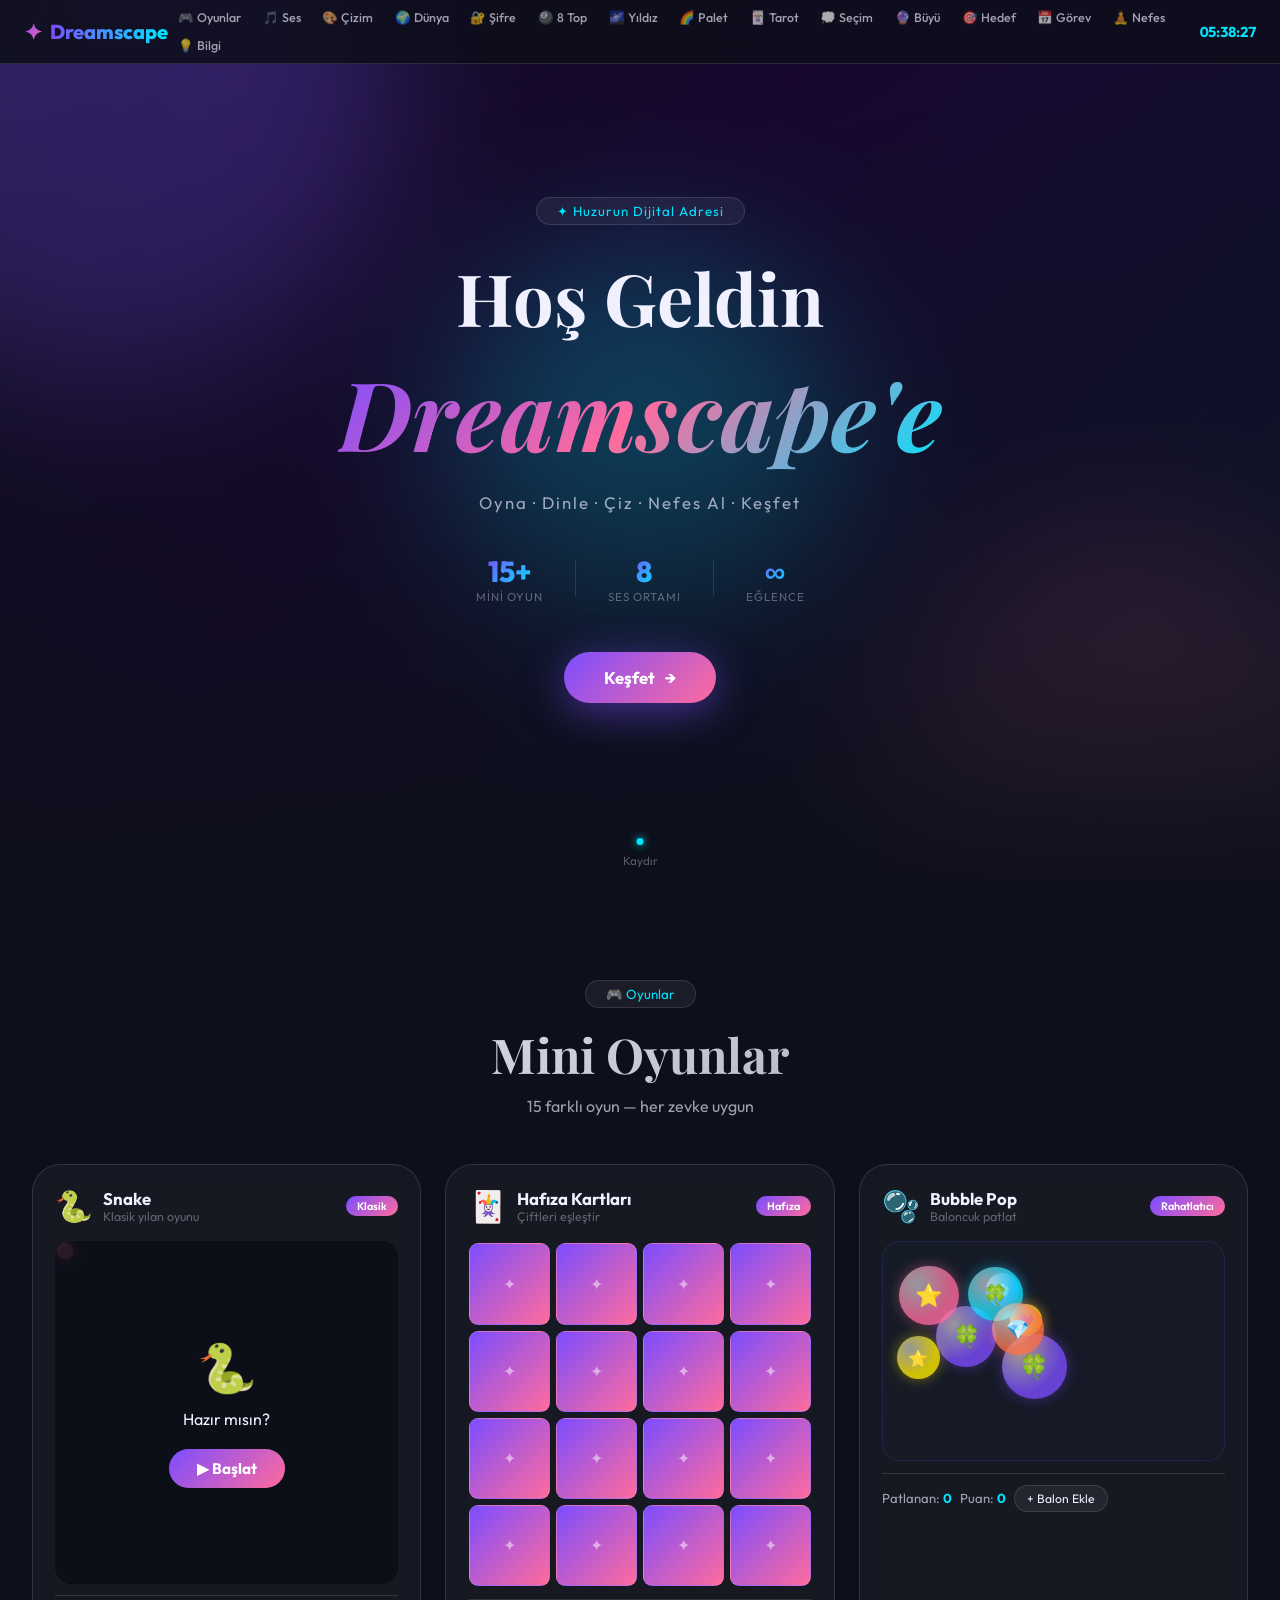
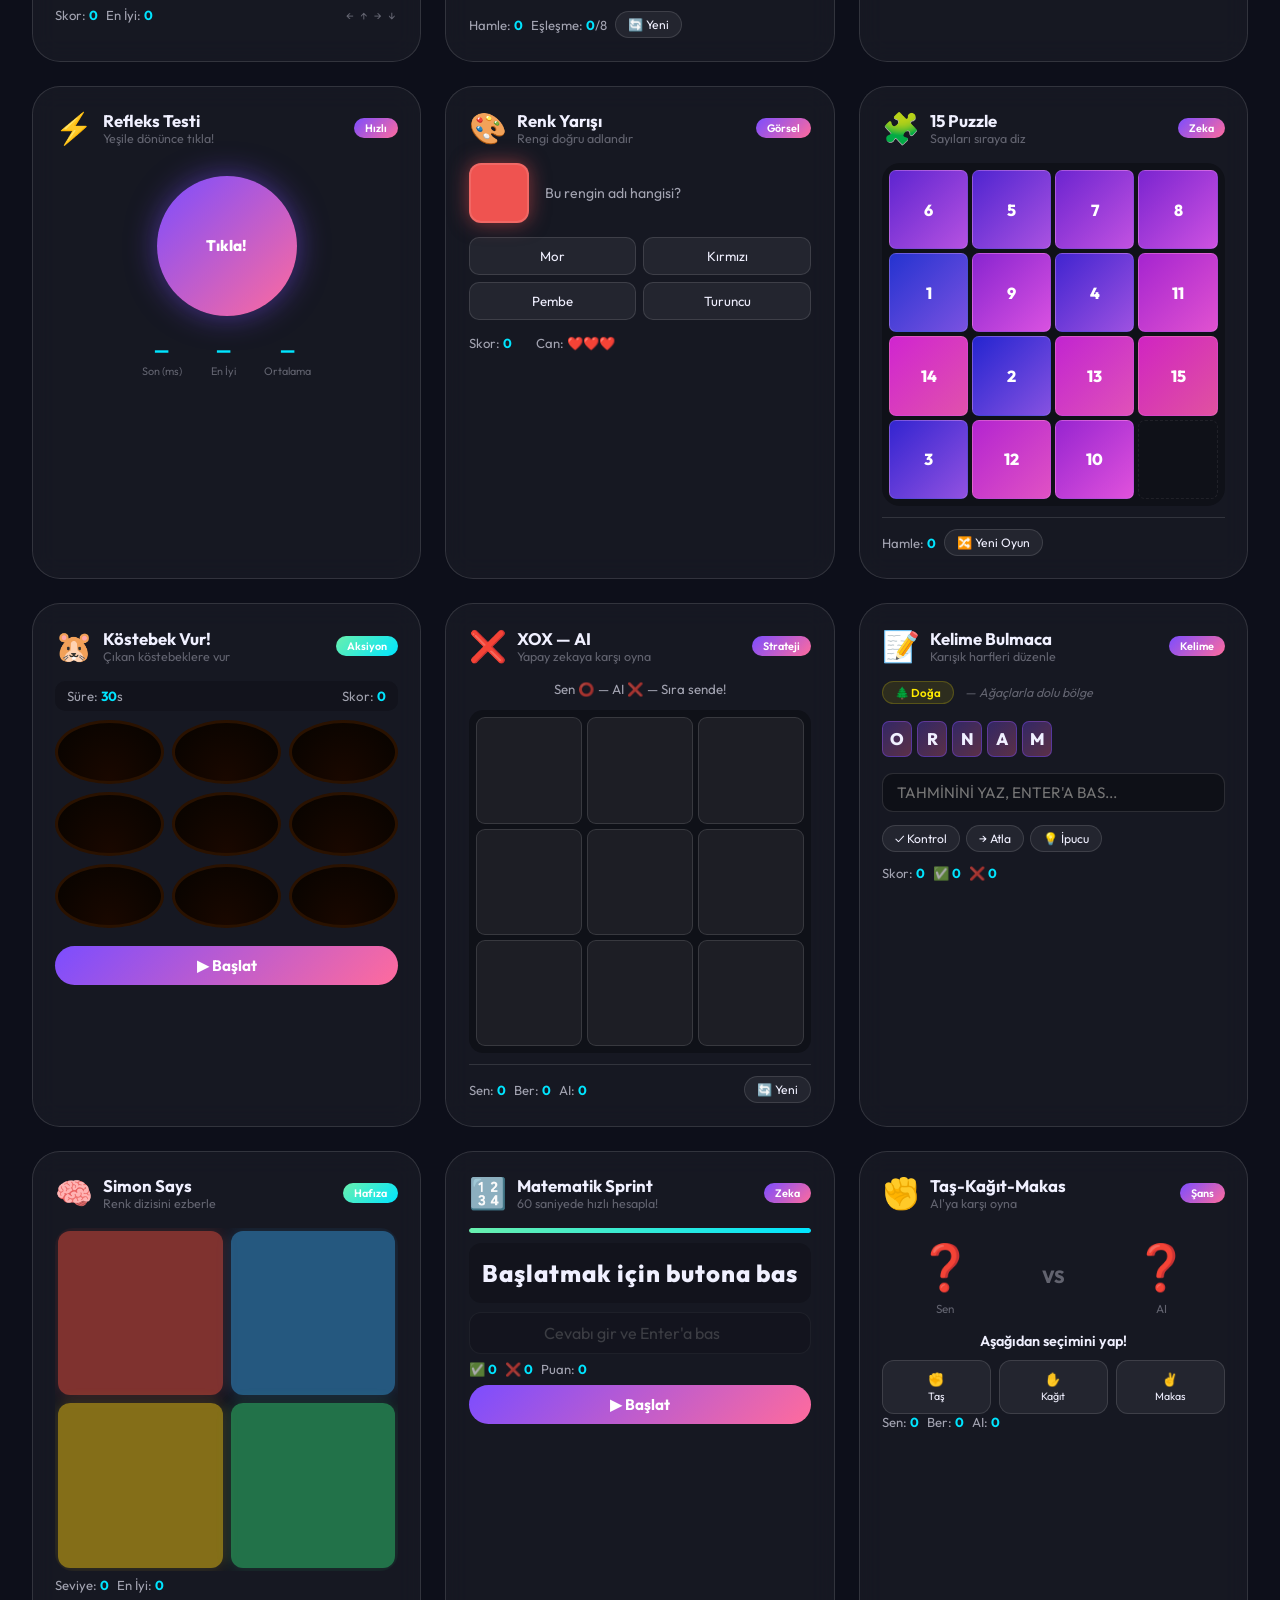
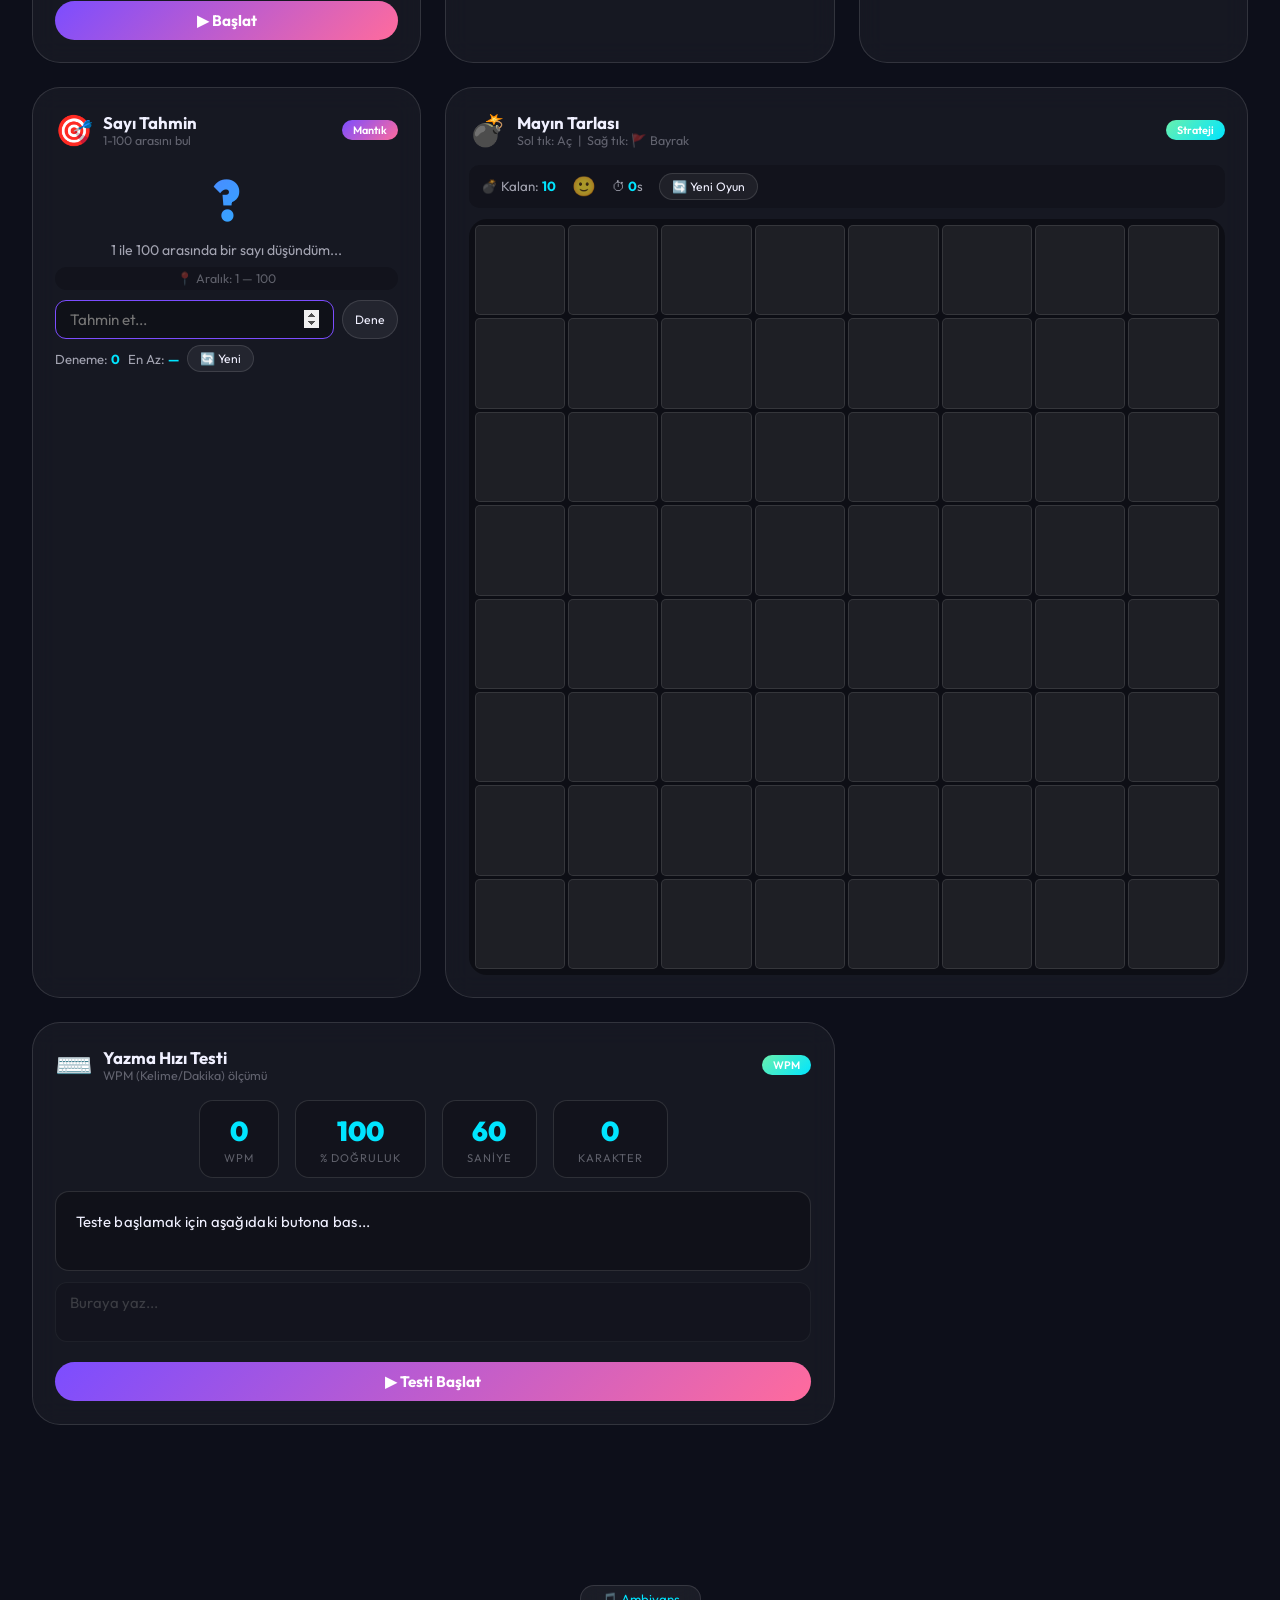
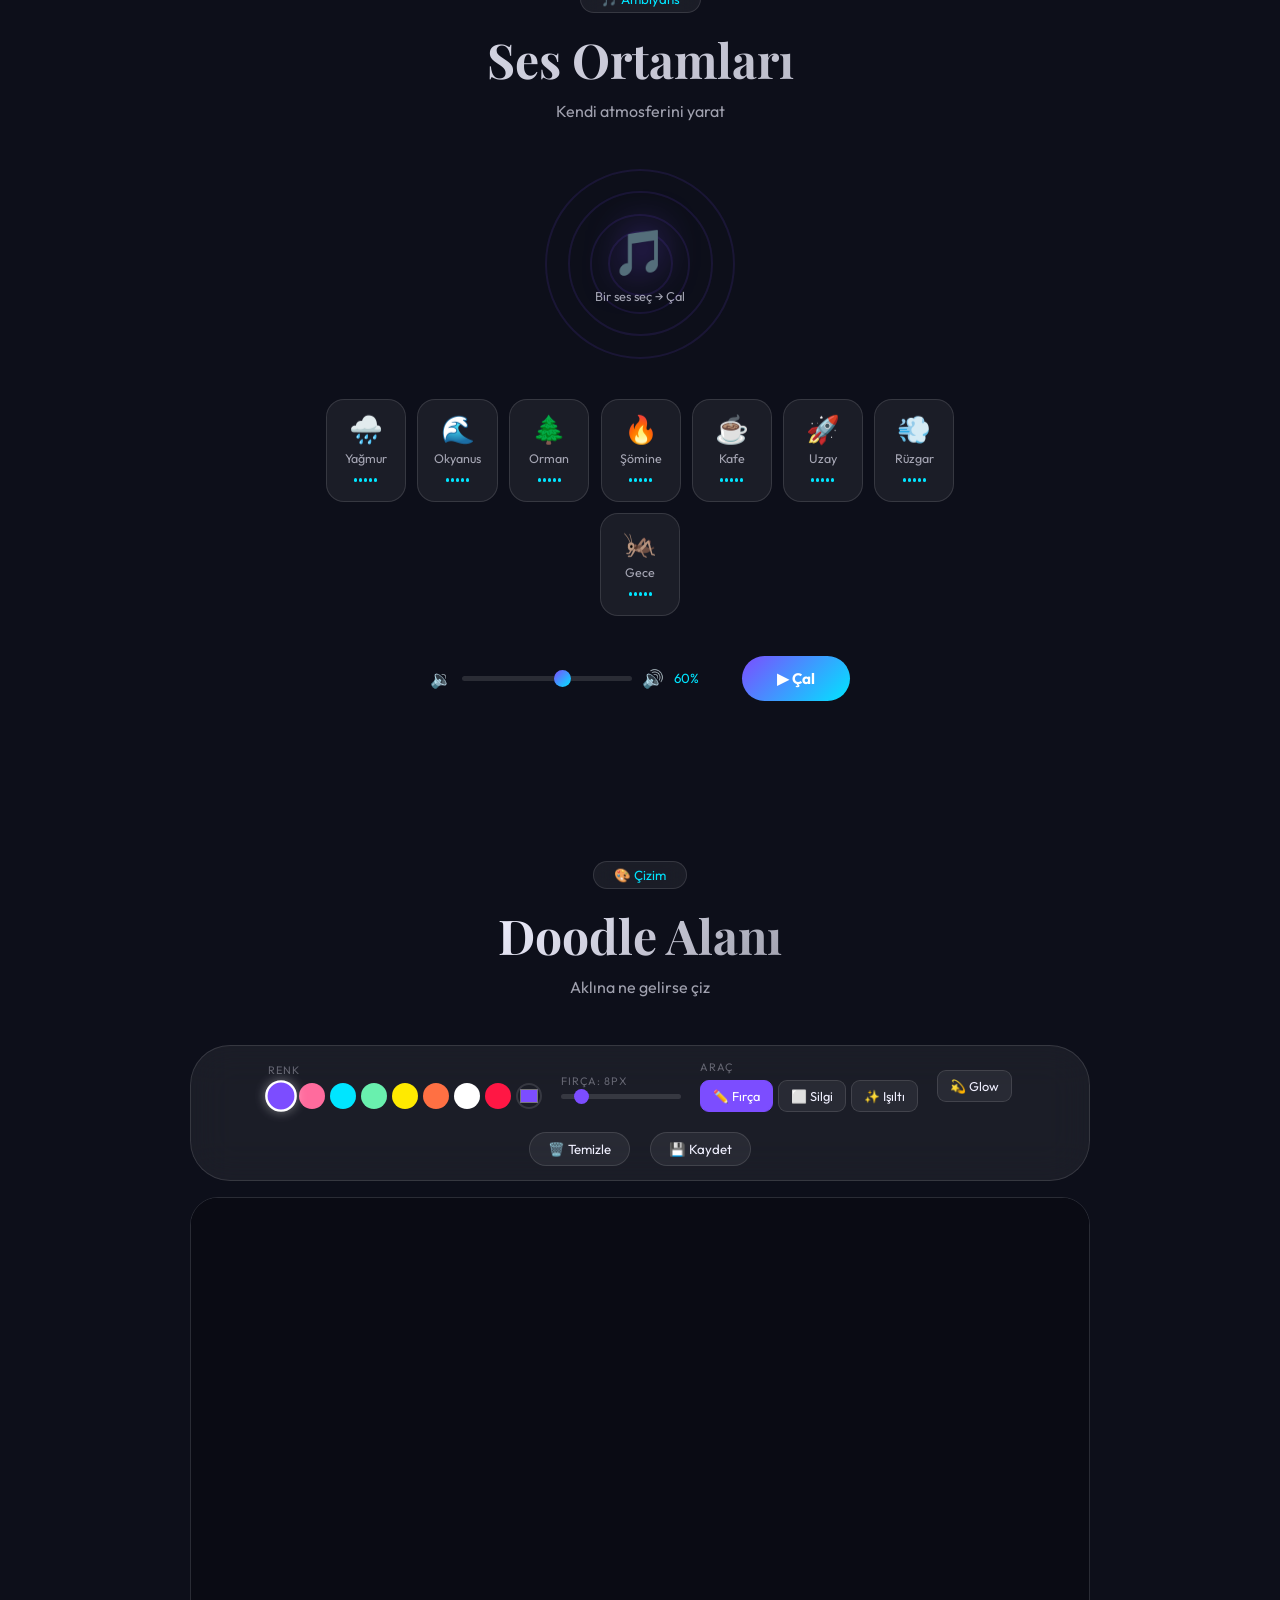
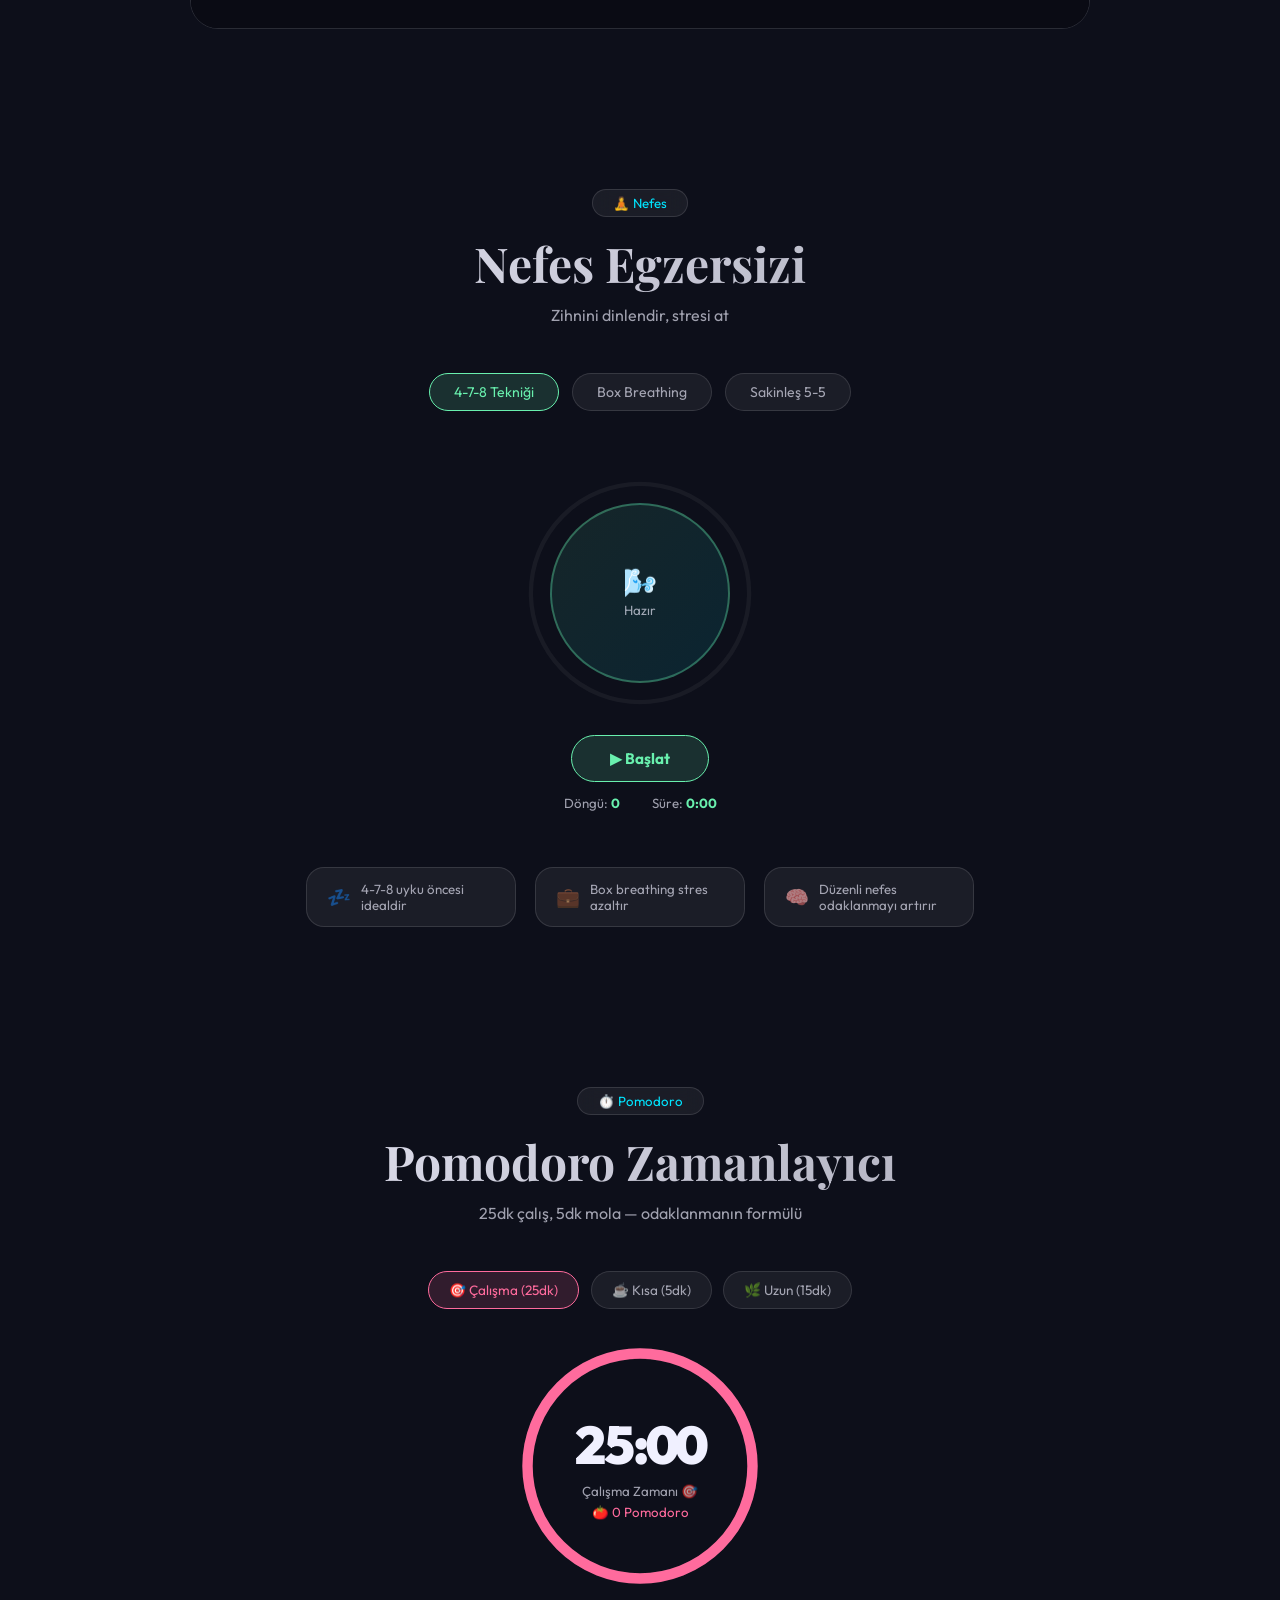
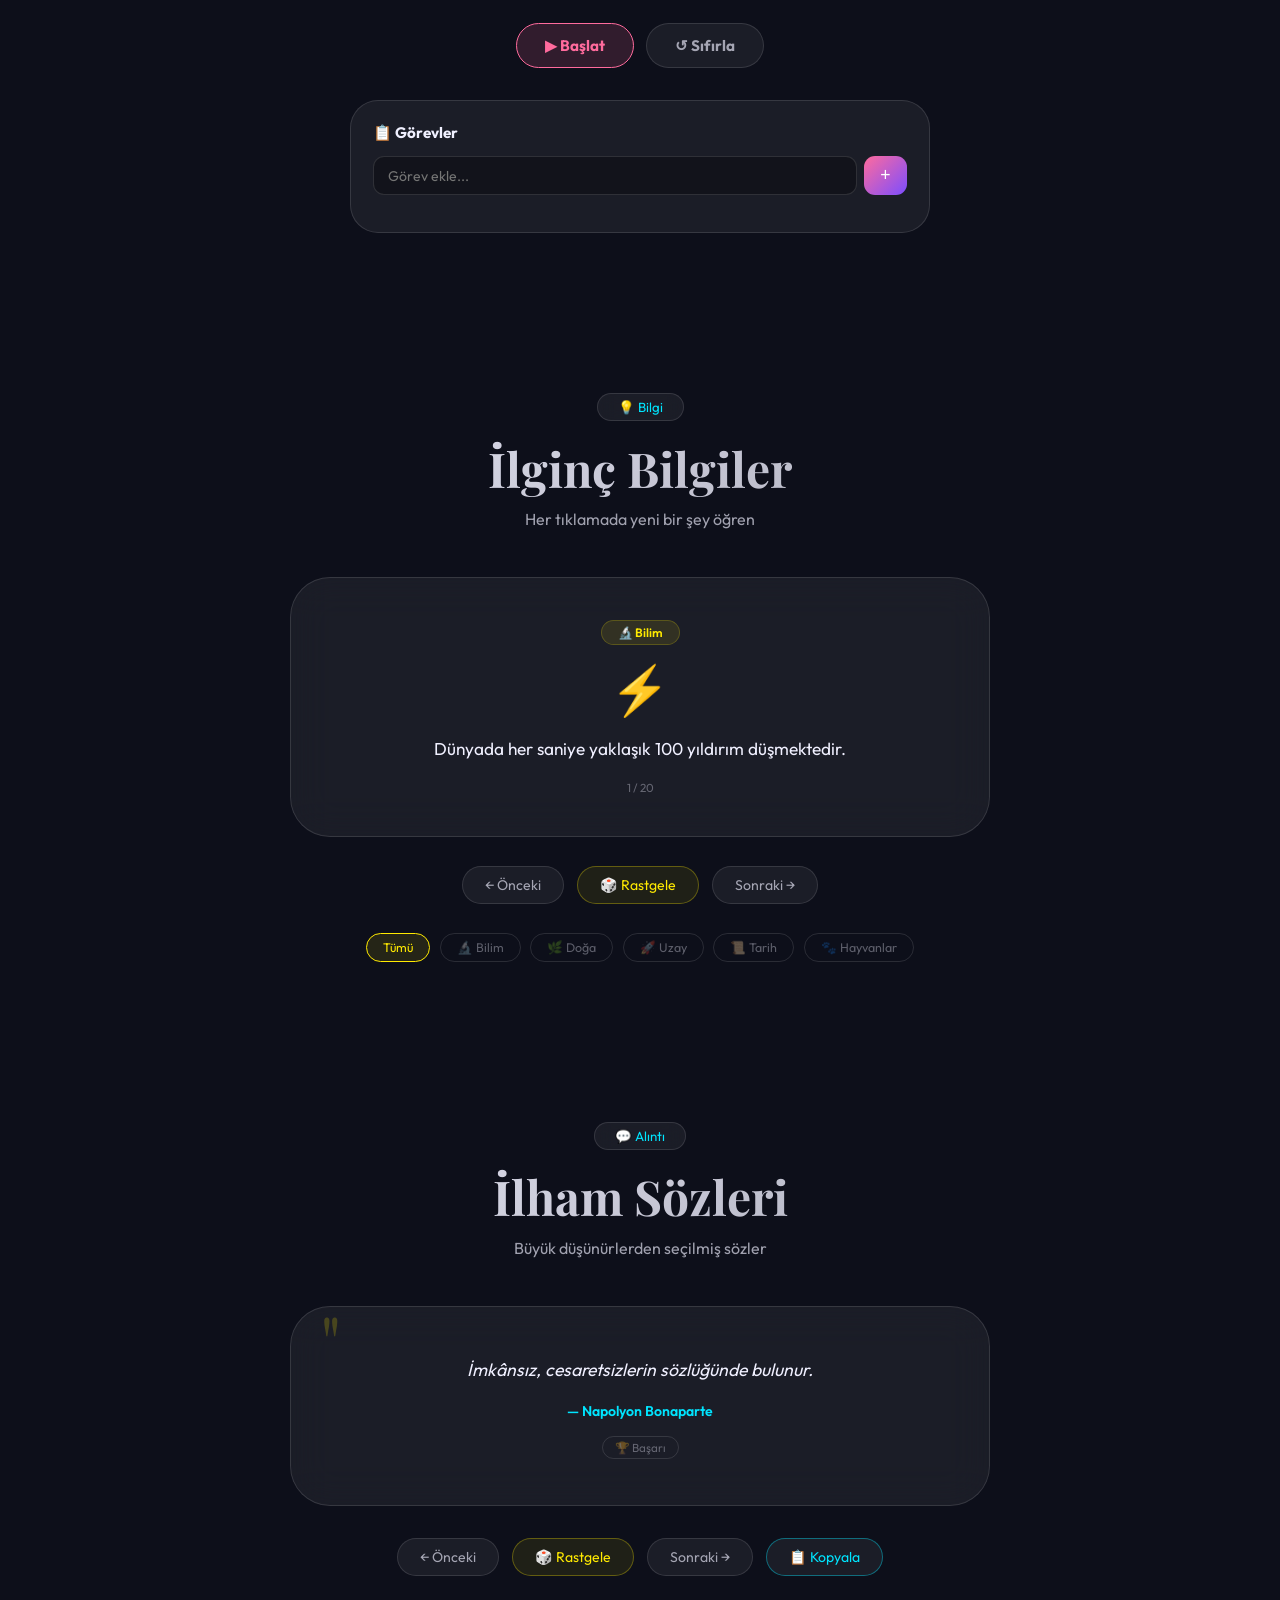
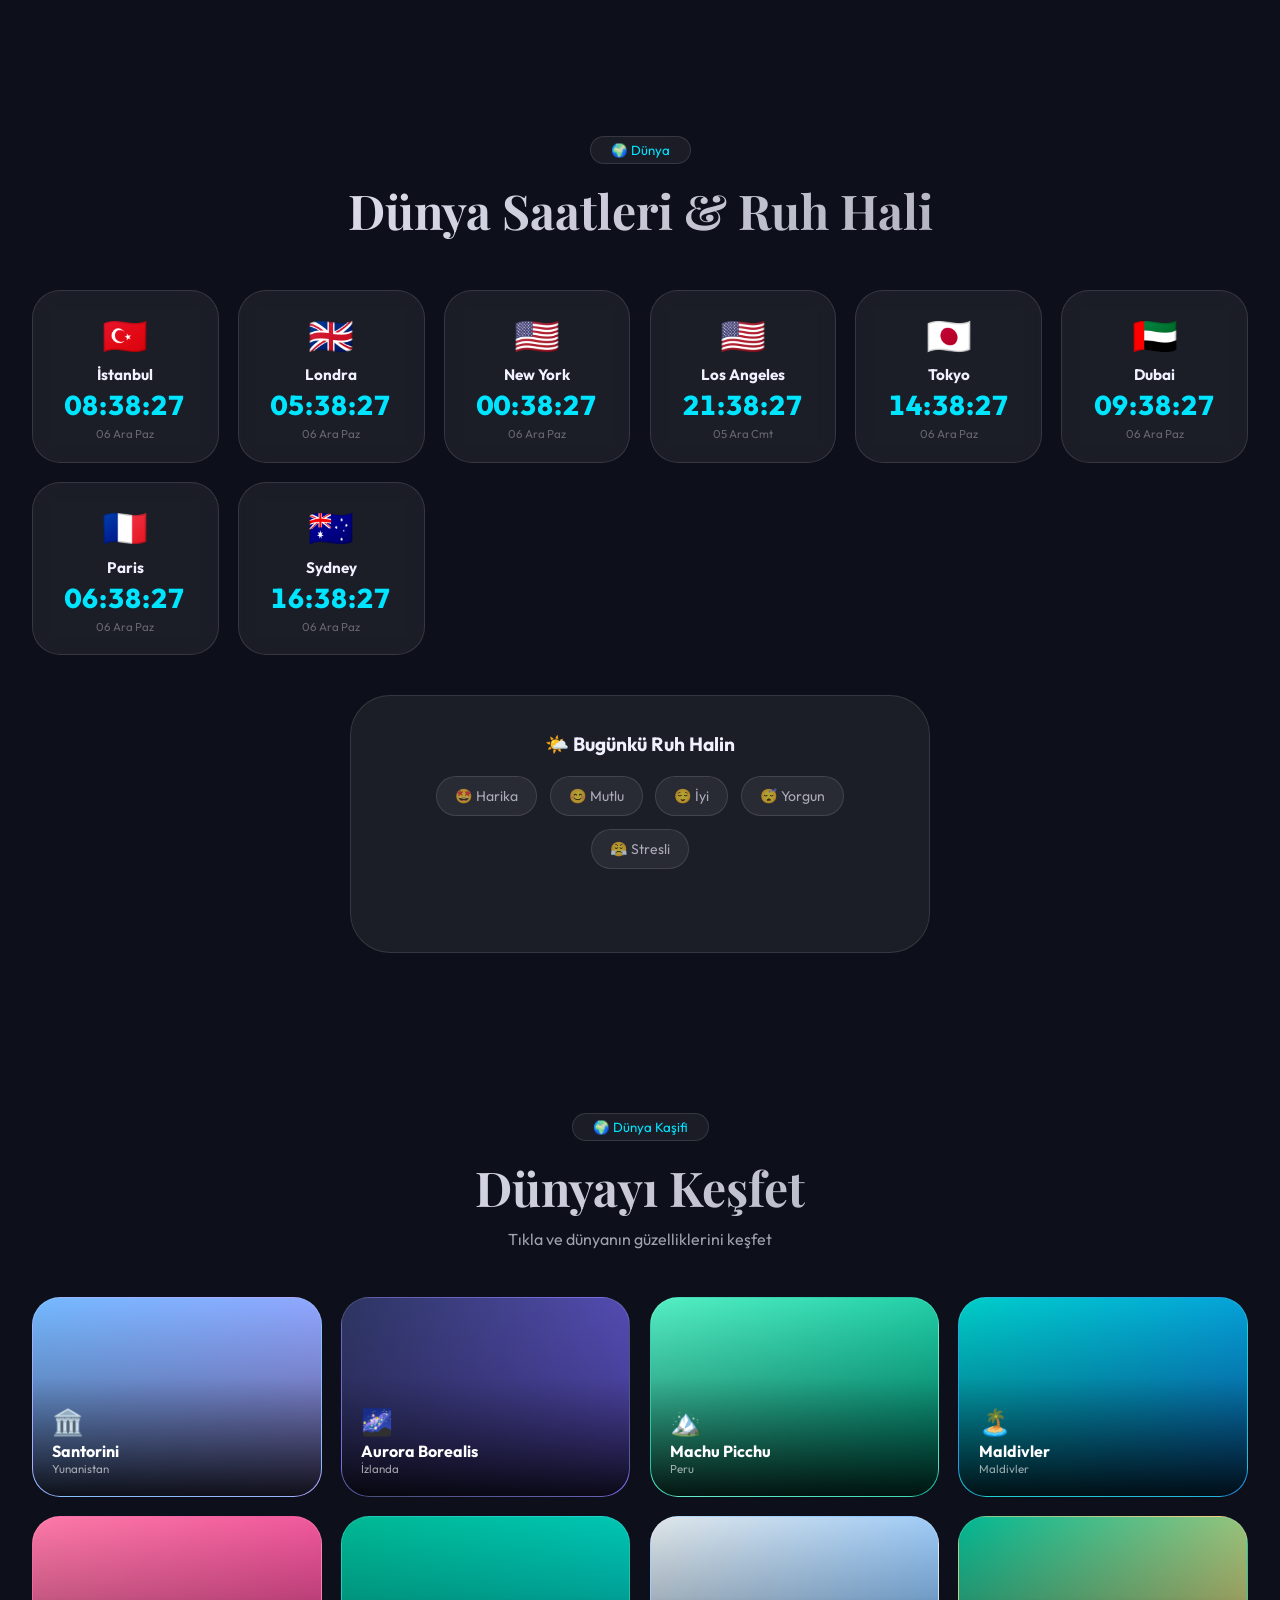
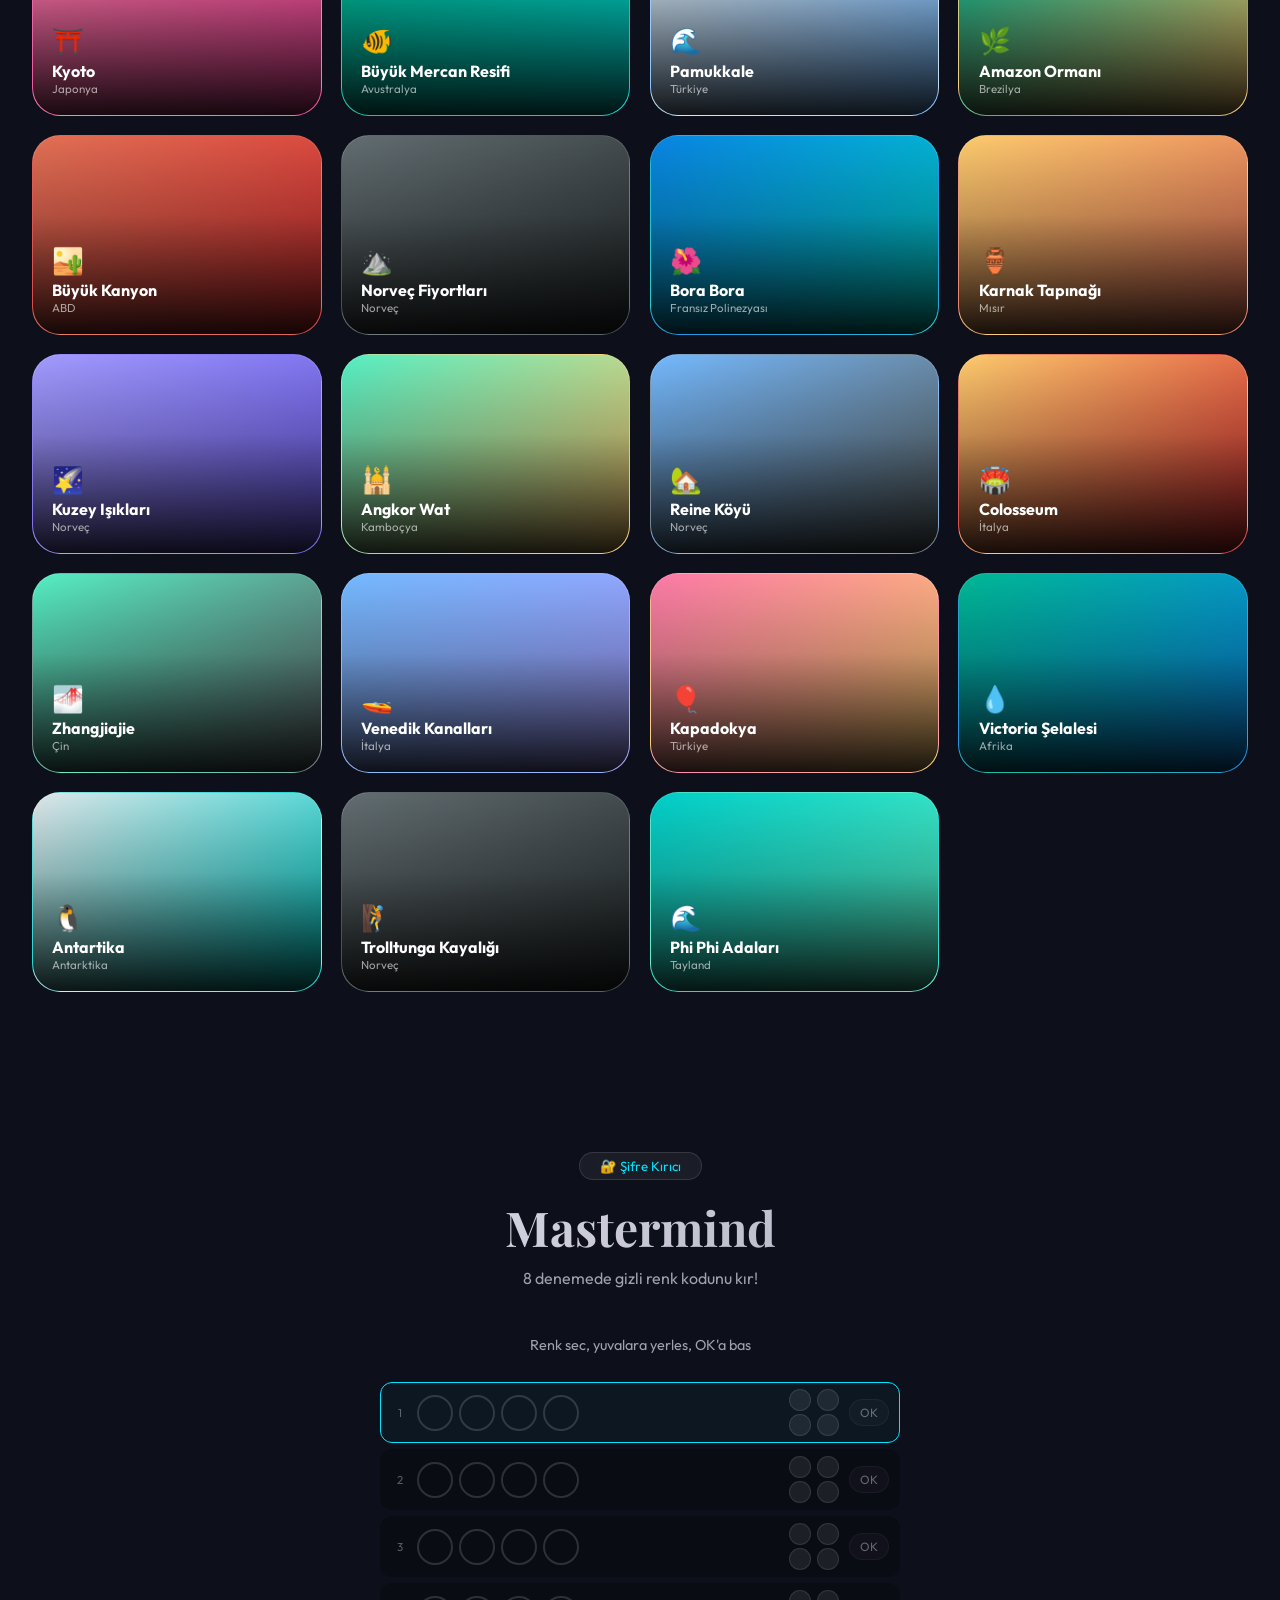
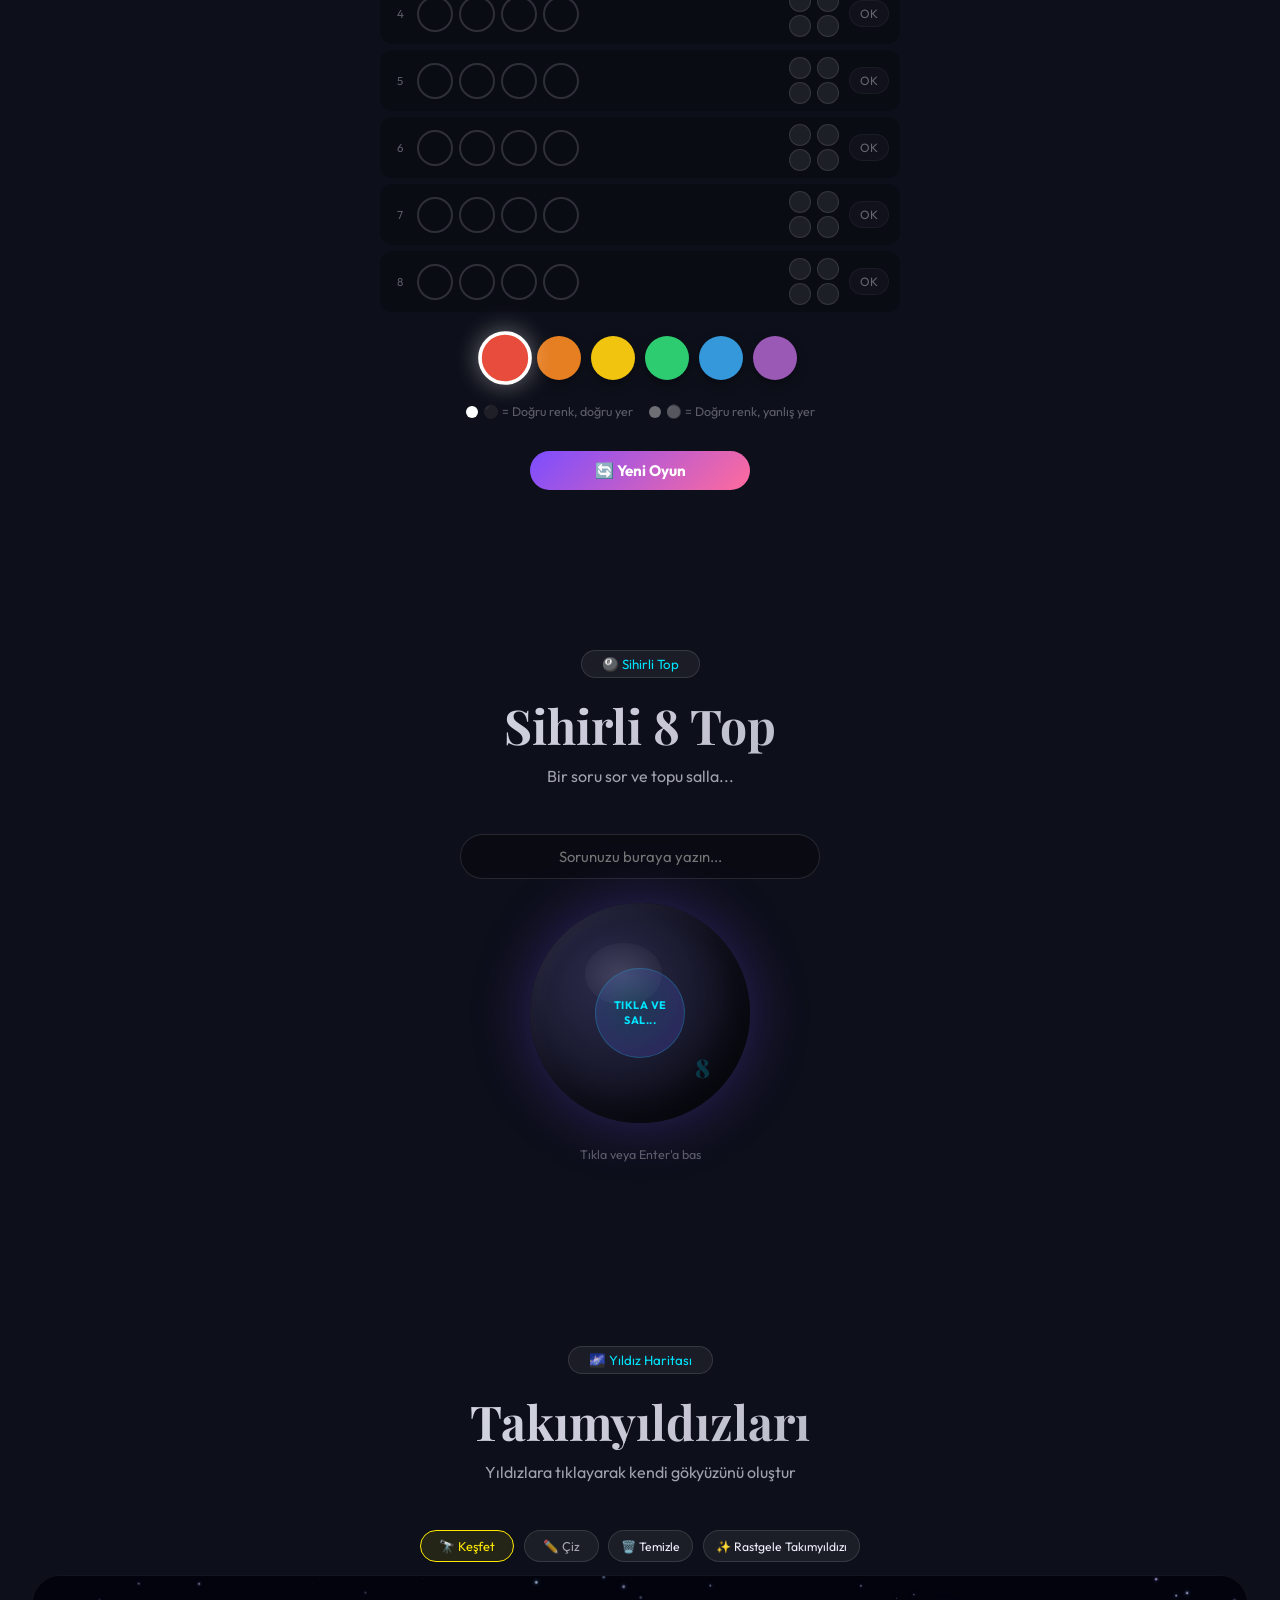
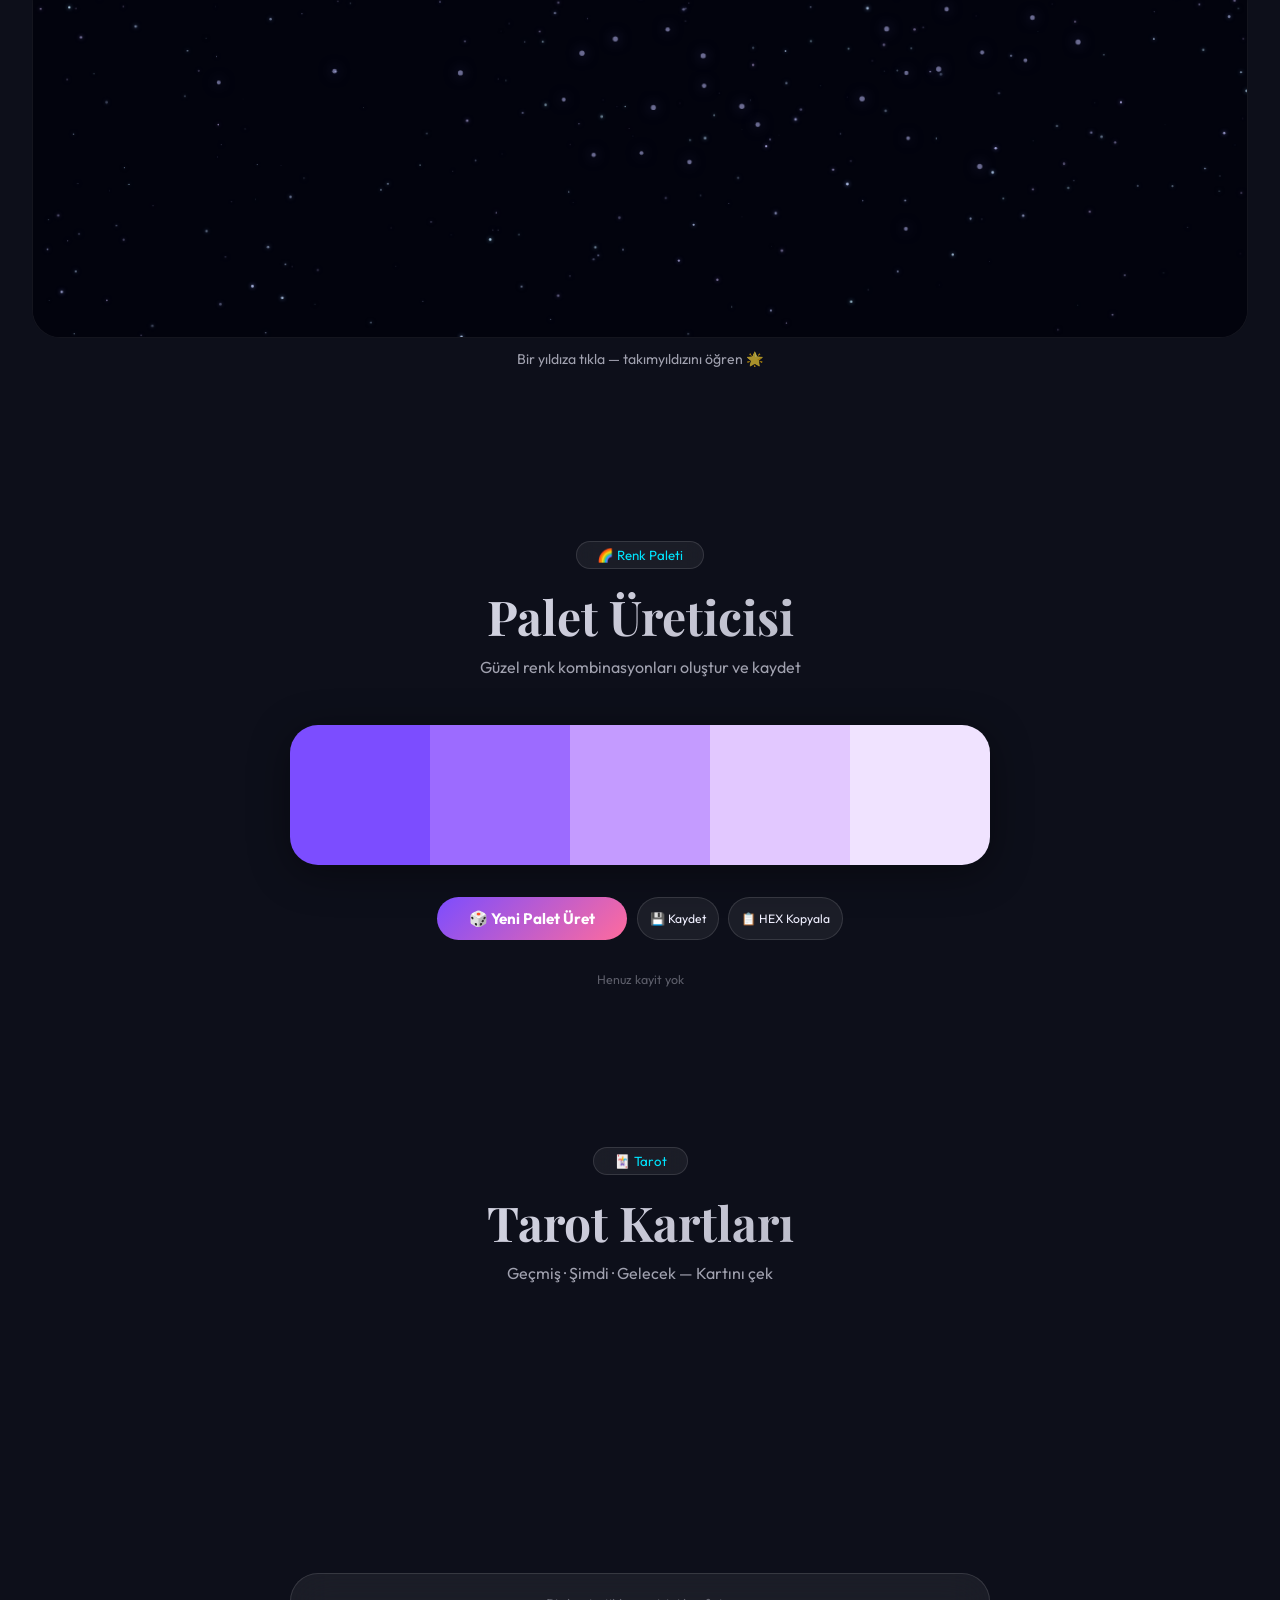
==== commit a414daac: "Add files via upload" ====
--- a/index.html
+++ b/index.html
@@ -402,6 +402,176 @@
 
     /* MOBILE */
     @media(max-width:960px){.nav-links{display:none}.games-grid{grid-template-columns:1fr!important}.game-card.wide{grid-column:span 1}}
+
+    /* ═══════ NEW FEATURES CSS ═══════ */
+
+    /* WORLD EXPLORER */
+    .world-grid{display:grid;grid-template-columns:repeat(auto-fill,minmax(260px,1fr));gap:1.2rem}
+    .world-card{border-radius:var(--r3);overflow:hidden;cursor:pointer;position:relative;height:200px;transition:var(--tb);border:1px solid var(--gb)}
+    .world-card:hover{transform:translateY(-8px) scale(1.02);box-shadow:0 20px 60px rgba(0,0,0,.6)}
+    .world-bg{position:absolute;inset:0;background-size:cover;background-position:center;transition:transform .5s ease}
+    .world-card:hover .world-bg{transform:scale(1.1)}
+    .world-overlay{position:absolute;inset:0;background:linear-gradient(to top,rgba(0,0,0,.9) 0%,rgba(0,0,0,.2) 60%,transparent 100%)}
+    .world-info{position:absolute;bottom:0;left:0;right:0;padding:1.2rem}
+    .world-flag{font-size:1.6rem;margin-bottom:.2rem}
+    .world-name{font-size:1rem;font-weight:700;color:#fff}
+    .world-country{font-size:.72rem;color:rgba(255,255,255,.6)}
+    .world-fact-panel{max-width:700px;margin:1.5rem auto 0;padding:1.5rem 2rem;background:var(--glass);border:1px solid var(--gb);border-radius:var(--r4);backdrop-filter:blur(20px);display:none;animation:fadeUp .4s ease}
+    .world-fact-panel.show{display:block}
+    .world-fact-header{display:flex;align-items:center;gap:1rem;margin-bottom:.8rem}
+    .world-fact-icon{font-size:2.5rem}
+    .world-fact-title{font-size:1.2rem;font-weight:700}
+    .world-fact-sub{font-size:.78rem;color:var(--tx3)}
+    .world-fact-text{font-size:.95rem;line-height:1.8;color:var(--tx2)}
+
+    /* MASTERMIND */
+    .mm-container{display:flex;flex-direction:column;align-items:center;gap:1.5rem;max-width:520px;margin:0 auto}
+    .mm-board{display:flex;flex-direction:column;gap:6px;width:100%}
+    .mm-row{display:flex;align-items:center;gap:8px;padding:6px 10px;border-radius:12px;background:rgba(0,0,0,.2);border:1px solid transparent;transition:var(--t)}
+    .mm-row.active{border-color:var(--a3);background:rgba(0,229,255,.04)}
+    .mm-peg-row{display:flex;gap:6px;flex:1}
+    .mm-peg{width:36px;height:36px;border-radius:50%;border:2px solid rgba(255,255,255,.15);cursor:pointer;transition:var(--tb);flex-shrink:0}
+    .mm-peg:hover{transform:scale(1.15)}
+    .mm-hints{display:grid;grid-template-columns:repeat(2,1fr);gap:3px;width:52px}
+    .mm-hint{width:22px;height:22px;border-radius:50%;background:rgba(255,255,255,.08);border:1px solid rgba(255,255,255,.1)}
+    .mm-hint.black{background:#fff;box-shadow:0 0 6px rgba(255,255,255,.5)}
+    .mm-hint.white{background:rgba(255,255,255,.35);border-color:rgba(255,255,255,.5)}
+    .mm-colors{display:flex;gap:10px;justify-content:center;flex-wrap:wrap}
+    .mm-color-btn{width:44px;height:44px;border-radius:50%;border:3px solid transparent;cursor:pointer;transition:var(--tb);box-shadow:0 4px 12px rgba(0,0,0,.3)}
+    .mm-color-btn:hover{transform:scale(1.18);border-color:white}
+    .mm-color-btn.selected{border-color:#fff;transform:scale(1.22);box-shadow:0 0 20px rgba(255,255,255,.4)}
+    .mm-status{font-size:.9rem;color:var(--tx2);text-align:center;min-height:22px}
+    .mm-row-num{font-size:.72rem;color:var(--tx3);width:18px;text-align:center}
+    .mm-key{display:flex;gap:1rem;justify-content:center;flex-wrap:wrap;font-size:.78rem;color:var(--tx3)}
+    .mm-key-item{display:flex;align-items:center;gap:5px}
+    .mm-key-dot{width:12px;height:12px;border-radius:50%}
+
+    /* MAGIC 8 BALL */
+    .ball-section{display:flex;flex-direction:column;align-items:center;gap:1.5rem}
+    .ball-wrap{position:relative;width:220px;height:220px;cursor:pointer;user-select:none}
+    .ball{width:100%;height:100%;border-radius:50%;background:radial-gradient(circle at 35% 35%,#2a2a4a,#07070f);box-shadow:0 0 60px rgba(124,77,255,.3),inset -20px -20px 40px rgba(0,0,0,.6),inset 5px 5px 20px rgba(255,255,255,.04);transition:transform .1s;position:relative;overflow:hidden}
+    .ball:active{transform:scale(.95)}
+    .ball-inner{position:absolute;inset:0;display:flex;align-items:center;justify-content:center}
+    .ball-triangle{width:90px;height:90px;border-radius:50%;background:radial-gradient(circle at 40% 40%,rgba(0,229,255,.12),rgba(124,77,255,.25));border:1px solid rgba(0,229,255,.2);display:flex;align-items:center;justify-content:center;transition:var(--t)}
+    .ball-answer{font-size:.68rem;font-weight:700;color:var(--a3);text-align:center;padding:.4rem;line-height:1.4;letter-spacing:.5px;text-transform:uppercase}
+    .ball-shine{position:absolute;top:18%;left:25%;width:35%;height:28%;background:radial-gradient(ellipse,rgba(255,255,255,.12),transparent);border-radius:50%;pointer-events:none}
+    .ball-number{position:absolute;bottom:18%;right:18%;font-size:1.6rem;font-weight:900;color:rgba(0,229,255,.2);font-family:'Playfair Display',serif}
+    .ball-shake{animation:shake .5s ease}
+    @keyframes shake{0%,100%{transform:rotate(0)}20%{transform:rotate(-12deg)}40%{transform:rotate(14deg)}60%{transform:rotate(-8deg)}80%{transform:rotate(6deg)}}
+    .ball-q-input{width:100%;max-width:360px;padding:12px 18px;background:rgba(0,0,0,.3);border:1px solid var(--gb);border-radius:100px;color:var(--tx);font-family:'Outfit',sans-serif;font-size:.93rem;outline:none;transition:var(--t);text-align:center}
+    .ball-q-input:focus{border-color:var(--a1);background:rgba(124,77,255,.06)}
+    .ball-history{display:flex;flex-direction:column;gap:6px;max-height:120px;overflow-y:auto;width:100%;max-width:400px}
+    .ball-history-item{display:flex;justify-content:space-between;align-items:center;padding:6px 14px;background:rgba(0,0,0,.2);border-radius:100px;font-size:.75rem;color:var(--tx2)}
+    .ball-history-item .bha{color:var(--a3);font-weight:600}
+
+    /* CONSTELLATION MAP */
+    #starCanvas{display:block;width:100%;border-radius:var(--r3);background:#02030d;cursor:crosshair;border:1px solid rgba(255,255,255,.07)}
+    .star-info{text-align:center;padding:.8rem;font-size:.88rem;color:var(--tx2);min-height:28px}
+    .star-controls{display:flex;gap:.6rem;flex-wrap:wrap;justify-content:center;margin-bottom:.8rem}
+    .star-mode-btn{padding:7px 18px;border-radius:100px;border:1px solid var(--gb);background:var(--glass);color:var(--tx2);font-family:'Outfit',sans-serif;font-size:.8rem;cursor:pointer;transition:var(--t)}
+    .star-mode-btn.active{background:rgba(255,234,0,.1);border-color:var(--a5);color:var(--a5)}
+
+    /* PALETTE GENERATOR */
+    .palette-gen{display:flex;flex-direction:column;align-items:center;gap:2rem}
+    .palette-display{display:flex;border-radius:var(--r3);overflow:hidden;height:140px;width:100%;max-width:700px;box-shadow:0 8px 40px rgba(0,0,0,.4)}
+    .pal-swatch{flex:1;position:relative;cursor:pointer;transition:flex .3s ease}
+    .pal-swatch:hover{flex:2}
+    .pal-swatch-inner{position:absolute;inset:0;display:flex;flex-direction:column;align-items:center;justify-content:flex-end;padding:.7rem;opacity:0;transition:opacity .2s}
+    .pal-swatch:hover .pal-swatch-inner{opacity:1}
+    .pal-hex{font-size:.72rem;font-weight:700;color:rgba(255,255,255,.9);background:rgba(0,0,0,.4);padding:3px 8px;border-radius:100px;cursor:pointer}
+    .pal-lock{position:absolute;top:.5rem;right:.5rem;font-size:.9rem;opacity:.7}
+    .saved-palettes{display:flex;flex-direction:column;gap:.8rem;width:100%;max-width:700px}
+    .saved-pal{display:flex;align-items:center;gap:.8rem;padding:.6rem 1rem;background:var(--glass);border:1px solid var(--gb);border-radius:var(--r2)}
+    .saved-pal-preview{display:flex;border-radius:6px;overflow:hidden;height:28px;flex:1}
+    .saved-pal-preview div{flex:1}
+    .pal-gen-btn{display:flex;align-items:center;gap:8px;padding:12px 32px;background:linear-gradient(135deg,var(--a1),var(--a2));color:#fff;border:none;border-radius:100px;font-family:'Outfit',sans-serif;font-size:.95rem;font-weight:700;cursor:pointer;transition:var(--tb)}
+    .pal-gen-btn:hover{transform:scale(1.05);box-shadow:var(--gp)}
+    .pal-actions{display:flex;gap:.6rem;flex-wrap:wrap;justify-content:center}
+
+    /* TAROT */
+    .tarot-container{display:flex;flex-direction:column;align-items:center;gap:2rem;max-width:700px;margin:0 auto}
+    .tarot-spread{display:flex;gap:1.5rem;justify-content:center;flex-wrap:wrap}
+    .tarot-card{width:120px;cursor:pointer;position:relative;perspective:800px;user-select:none}
+    .tarot-card-inner{position:relative;width:100%;padding-bottom:175%;transform-style:preserve-3d;transition:transform .7s cubic-bezier(.4,0,.2,1)}
+    .tarot-card.revealed .tarot-card-inner{transform:rotateY(180deg)}
+    .tarot-face,.tarot-back{position:absolute;inset:0;border-radius:14px;backface-visibility:hidden;-webkit-backface-visibility:hidden;display:flex;flex-direction:column;align-items:center;justify-content:center;padding:.6rem}
+    .tarot-back{background:linear-gradient(135deg,#1a0533,#0a1a3a);border:2px solid rgba(124,77,255,.3);font-size:1.8rem}
+    .tarot-face{background:linear-gradient(160deg,var(--c1,#1a0533),var(--c2,#0a1a3a));border:2px solid var(--cb,rgba(124,77,255,.4));transform:rotateY(180deg);gap:.3rem}
+    .tarot-card-emoji{font-size:2.5rem;margin-bottom:.2rem}
+    .tarot-card-name{font-size:.62rem;font-weight:700;text-align:center;letter-spacing:1px;text-transform:uppercase;color:rgba(255,255,255,.8)}
+    .tarot-card-label{font-size:.55rem;color:rgba(255,255,255,.4);text-align:center}
+    .tarot-meaning{padding:1.2rem 1.8rem;background:var(--glass);border:1px solid var(--gb);border-radius:var(--r3);text-align:center;backdrop-filter:blur(20px);min-height:80px;display:flex;flex-direction:column;align-items:center;gap:.5rem;width:100%}
+    .tarot-meaning h4{font-size:1rem;font-weight:700;color:var(--a3)}
+    .tarot-meaning p{font-size:.88rem;color:var(--tx2);line-height:1.7}
+    .tarot-label{font-size:.72rem;color:var(--tx3);margin-top:.2rem;text-transform:uppercase;letter-spacing:1px}
+
+    /* WOULD YOU RATHER */
+    .wyr-container{display:flex;flex-direction:column;align-items:center;gap:2rem;max-width:700px;margin:0 auto}
+    .wyr-card{width:100%;background:var(--glass);border:1px solid var(--gb);border-radius:var(--r4);overflow:hidden;backdrop-filter:blur(20px)}
+    .wyr-header{text-align:center;padding:1rem 1.5rem .5rem;font-size:.8rem;color:var(--tx3);font-weight:600;letter-spacing:2px;text-transform:uppercase}
+    .wyr-options{display:grid;grid-template-columns:1fr 1fr;min-height:180px}
+    .wyr-option{display:flex;flex-direction:column;align-items:center;justify-content:center;padding:1.5rem;cursor:pointer;transition:background .25s;gap:.6rem;border:none;background:transparent;font-family:'Outfit',sans-serif;color:var(--tx);position:relative;overflow:hidden}
+    .wyr-option:first-child{border-right:1px solid var(--gb)}
+    .wyr-option:hover{background:rgba(255,255,255,.04)}
+    .wyr-option.voted{cursor:default}
+    .wyr-option-icon{font-size:2.2rem}
+    .wyr-option-text{font-size:.88rem;font-weight:600;text-align:center;line-height:1.4;z-index:1}
+    .wyr-bar{position:absolute;bottom:0;left:0;height:3px;background:linear-gradient(90deg,var(--a1),var(--a2));transition:width .8s ease;width:0}
+    .wyr-option:first-child .wyr-bar{background:linear-gradient(90deg,var(--a1),var(--a3))}
+    .wyr-pct{font-size:.72rem;color:var(--tx3);z-index:1;transition:var(--t)}
+    .wyr-divider{display:flex;align-items:center;justify-content:center;background:var(--bg2);padding:.5rem;font-size:.72rem;font-weight:800;color:var(--tx3);letter-spacing:1px}
+    .wyr-footer{display:flex;justify-content:space-between;align-items:center;padding:.8rem 1.5rem;border-top:1px solid var(--gb)}
+    .wyr-votes{font-size:.75rem;color:var(--tx3)}
+    .wyr-skip{padding:6px 16px;border-radius:100px;border:1px solid var(--gb);background:var(--glass);color:var(--tx2);font-family:'Outfit',sans-serif;font-size:.78rem;cursor:pointer;transition:var(--t)}
+    .wyr-skip:hover{background:var(--gh);border-color:var(--a1)}
+
+    /* NUMBER MAGIC */
+    .nummagic-container{display:flex;flex-direction:column;align-items:center;gap:1.5rem;max-width:520px;margin:0 auto}
+    .magic-step{width:100%;padding:1.5rem;background:var(--glass);border:1px solid var(--gb);border-radius:var(--r3);text-align:center;backdrop-filter:blur(20px);display:none}
+    .magic-step.active{display:block;animation:fadeUp .4s ease}
+    .magic-step h3{font-size:1.05rem;font-weight:700;margin-bottom:.7rem}
+    .magic-step p{font-size:.93rem;color:var(--tx2);line-height:1.7;margin-bottom:.8rem}
+    .magic-big{font-size:3.5rem;font-weight:900;background:linear-gradient(135deg,var(--a1),var(--a3));-webkit-background-clip:text;-webkit-text-fill-color:transparent;background-clip:text;margin:.5rem 0}
+    .magic-num-input{width:100%;max-width:160px;padding:12px;background:rgba(0,0,0,.3);border:1px solid var(--gb);border-radius:12px;color:var(--tx);font-family:'Outfit',sans-serif;font-size:1.3rem;font-weight:700;outline:none;text-align:center;transition:var(--t)}
+    .magic-num-input:focus{border-color:var(--a1)}
+    .magic-progress{display:flex;justify-content:center;gap:6px}
+    .magic-dot{width:8px;height:8px;border-radius:50%;background:rgba(255,255,255,.15);transition:var(--t)}
+    .magic-dot.done{background:var(--a3)}
+    .magic-dot.cur{background:var(--a1);box-shadow:0 0 8px var(--a1)}
+    .magic-reveal{font-size:1rem;color:var(--a4);font-weight:700;padding:.6rem 1.2rem;background:rgba(105,240,174,.1);border-radius:100px;display:inline-block;margin-top:.5rem}
+
+    /* MOVING TARGET */
+    .target-arena{position:relative;height:280px;background:radial-gradient(ellipse at 50% 50%,rgba(124,77,255,.06),rgba(0,0,0,.4));border-radius:var(--r3);border:1px solid var(--gb);overflow:hidden;cursor:crosshair}
+    .target{position:absolute;border-radius:50%;cursor:pointer;display:flex;align-items:center;justify-content:center;font-size:1.2rem;transform:translate(-50%,-50%);transition:none;user-select:none}
+    .target-rings{position:absolute;inset:0;pointer-events:none}
+    .target-outer{border-radius:50%;border:2px solid rgba(255,107,157,.7);position:absolute;transform:translate(-50%,-50%);animation:tpulse 1.2s ease-in-out infinite}
+    @keyframes tpulse{0%,100%{opacity:.6;transform:translate(-50%,-50%) scale(1)}50%{opacity:.1;transform:translate(-50%,-50%) scale(1.8)}}
+    .target-stat-bar{display:flex;justify-content:space-between;margin-bottom:.6rem;font-size:.83rem;color:var(--tx2)}
+    .target-stat-bar strong{color:var(--a3)}
+    .target-combo{text-align:center;font-size:.78rem;color:var(--a5);min-height:20px;font-weight:600}
+
+    /* DAILY CHALLENGE */
+    .daily-container{display:flex;flex-direction:column;align-items:center;gap:2rem;max-width:700px;margin:0 auto}
+    .daily-header-card{width:100%;padding:1.5rem 2rem;background:linear-gradient(135deg,rgba(124,77,255,.15),rgba(255,107,157,.1));border:1px solid rgba(124,77,255,.3);border-radius:var(--r4);display:flex;align-items:center;gap:1.5rem;flex-wrap:wrap}
+    .daily-streak{display:flex;flex-direction:column;align-items:center;gap:3px;padding:1rem 1.5rem;background:rgba(0,0,0,.2);border-radius:var(--r2)}
+    .daily-streak-num{font-size:2rem;font-weight:900;color:var(--a5)}
+    .daily-streak-label{font-size:.7rem;color:var(--tx3);text-transform:uppercase;letter-spacing:1px}
+    .daily-header-text h3{font-size:1.1rem;font-weight:700;margin-bottom:.3rem}
+    .daily-header-text p{font-size:.85rem;color:var(--tx2)}
+    .daily-challenges{display:flex;flex-direction:column;gap:.8rem;width:100%}
+    .daily-ch{display:flex;align-items:center;gap:1rem;padding:1rem 1.4rem;background:var(--glass);border:1px solid var(--gb);border-radius:var(--r2);cursor:pointer;transition:var(--t)}
+    .daily-ch:hover:not(.completed){background:var(--gh);border-color:rgba(124,77,255,.3)}
+    .daily-ch.completed{border-color:var(--a4);background:rgba(105,240,174,.06)}
+    .daily-ch-icon{font-size:1.8rem;flex-shrink:0}
+    .daily-ch-text{flex:1}
+    .daily-ch-title{font-size:.9rem;font-weight:700;margin-bottom:.2rem}
+    .daily-ch-desc{font-size:.78rem;color:var(--tx3)}
+    .daily-ch-pts{font-size:.75rem;font-weight:700;color:var(--a5);padding:3px 10px;background:rgba(255,234,0,.1);border-radius:100px;border:1px solid rgba(255,234,0,.2)}
+    .daily-ch-check{font-size:1.3rem;flex-shrink:0;transition:var(--tb)}
+    .daily-ch.completed .daily-ch-check{animation:popIn .4s var(--tb)}
+    @keyframes popIn{0%{transform:scale(0)}70%{transform:scale(1.3)}100%{transform:scale(1)}}
+    .daily-total{font-size:.88rem;color:var(--tx2);text-align:center;padding:.8rem;background:var(--glass);border-radius:var(--r2);border:1px solid var(--gb);width:100%}
+    .daily-total strong{color:var(--a5)}
   </style>
 </head>
 <body>
@@ -411,12 +581,20 @@
   <div class="nav-logo"><span class="logo-icon">✦</span><span class="logo-text">Dreamscape</span></div>
   <div class="nav-links">
     <a href="#games" class="nav-link">🎮 Oyunlar</a>
-    <a href="#ambiance" class="nav-link">🎵 Ambiyans</a>
+    <a href="#ambiance" class="nav-link">🎵 Ses</a>
     <a href="#canvas-sec" class="nav-link">🎨 Çizim</a>
+    <a href="#world" class="nav-link">🌍 Dünya</a>
+    <a href="#mastermind" class="nav-link">🔐 Şifre</a>
+    <a href="#magic8" class="nav-link">🎱 8 Top</a>
+    <a href="#stars" class="nav-link">🌌 Yıldız</a>
+    <a href="#palette-sec" class="nav-link">🌈 Palet</a>
+    <a href="#tarot" class="nav-link">🃏 Tarot</a>
+    <a href="#wyr" class="nav-link">💭 Seçim</a>
+    <a href="#nummagic" class="nav-link">🔮 Büyü</a>
+    <a href="#target" class="nav-link">🎯 Hedef</a>
+    <a href="#daily" class="nav-link">📅 Görev</a>
     <a href="#breathe" class="nav-link">🧘 Nefes</a>
-    <a href="#pomodoro" class="nav-link">⏱️ Pomodoro</a>
     <a href="#facts" class="nav-link">💡 Bilgi</a>
-    <a href="#quotes" class="nav-link">💬 Alıntı</a>
   </div>
   <div class="nav-time" id="navTime"></div>
 </nav>
@@ -838,6 +1016,132 @@
   </div>
 </section>
 
+<!-- WORLD EXPLORER -->
+<section class="section" id="world">
+  <div class="section-header"><div class="section-badge">🌍 Dünya Kaşifi</div><h2 class="section-title">Dünyayı Keşfet</h2><p class="section-sub">Tıkla ve dünyanın güzelliklerini keşfet</p></div>
+  <div class="world-grid" id="worldGrid"></div>
+  <div class="world-fact-panel" id="worldFactPanel">
+    <div class="world-fact-header"><span class="world-fact-icon" id="wfIcon">🌍</span><div><div class="world-fact-title" id="wfTitle">Yer Adı</div><div class="world-fact-sub" id="wfSub">Ülke</div></div></div>
+    <p class="world-fact-text" id="wfText"></p>
+  </div>
+</section>
+
+<!-- MASTERMIND -->
+<section class="section" id="mastermind">
+  <div class="section-header"><div class="section-badge">🔐 Şifre Kırıcı</div><h2 class="section-title">Mastermind</h2><p class="section-sub">8 denemede gizli renk kodunu kır!</p></div>
+  <div class="mm-container">
+    <div class="mm-status" id="mmStatus">Bir renk seç ve 4 yere yerleştir</div>
+    <div class="mm-board" id="mmBoard"></div>
+    <div class="mm-colors" id="mmColors"></div>
+    <div class="mm-key">
+      <div class="mm-key-item"><div class="mm-key-dot" style="background:#fff"></div>⚫ = Doğru renk, doğru yer</div>
+      <div class="mm-key-item"><div class="mm-key-dot" style="background:rgba(255,255,255,.4)"></div>⚪ = Doğru renk, yanlış yer</div>
+    </div>
+    <button class="play-btn" id="mmNewGame" style="max-width:220px">🔄 Yeni Oyun</button>
+  </div>
+</section>
+
+<!-- MAGIC 8 BALL -->
+<section class="section" id="magic8">
+  <div class="section-header"><div class="section-badge">🎱 Sihirli Top</div><h2 class="section-title">Sihirli 8 Top</h2><p class="section-sub">Bir soru sor ve topu salla...</p></div>
+  <div class="ball-section">
+    <input type="text" class="ball-q-input" id="ballInput" placeholder="Sorunuzu buraya yazın..." autocomplete="off" />
+    <div class="ball-wrap" id="ballWrap">
+      <div class="ball">
+        <div class="ball-shine"></div>
+        <div class="ball-number">8</div>
+        <div class="ball-inner"><div class="ball-triangle"><div class="ball-answer" id="ballAnswer">Tıkla ve sal...</div></div></div>
+      </div>
+    </div>
+    <p style="font-size:.78rem;color:var(--tx3)">Tıkla veya Enter'a bas</p>
+    <div class="ball-history" id="ballHistory"></div>
+  </div>
+</section>
+
+<!-- STAR MAP -->
+<section class="section" id="stars">
+  <div class="section-header"><div class="section-badge">🌌 Yıldız Haritası</div><h2 class="section-title">Takımyıldızları</h2><p class="section-sub">Yıldızlara tıklayarak kendi gökyüzünü oluştur</p></div>
+  <div class="star-controls">
+    <button class="star-mode-btn active" data-mode="explore" id="starExplore">🔭 Keşfet</button>
+    <button class="star-mode-btn" data-mode="draw" id="starDraw">✏️ Çiz</button>
+    <button class="mini-btn" id="starClear">🗑️ Temizle</button>
+    <button class="mini-btn" id="starRandom">✨ Rastgele Takımyıldızı</button>
+  </div>
+  <canvas id="starCanvas" height="380"></canvas>
+  <div class="star-info" id="starInfo">Bir yıldıza tıkla — takımyıldızını öğren 🌟</div>
+</section>
+
+<!-- COLOR PALETTE -->
+<section class="section" id="palette-sec">
+  <div class="section-header"><div class="section-badge">🌈 Renk Paleti</div><h2 class="section-title">Palet Üreticisi</h2><p class="section-sub">Güzel renk kombinasyonları oluştur ve kaydet</p></div>
+  <div class="palette-gen">
+    <div class="palette-display" id="paletteDisplay"></div>
+    <div class="pal-actions">
+      <button class="pal-gen-btn" id="palGenBtn">🎲 Yeni Palet Üret</button>
+      <button class="mini-btn" id="palSaveBtn">💾 Kaydet</button>
+      <button class="mini-btn" id="palCopyBtn">📋 HEX Kopyala</button>
+    </div>
+    <div id="savedPalettes" class="saved-palettes"></div>
+  </div>
+</section>
+
+<!-- TAROT -->
+<section class="section" id="tarot">
+  <div class="section-header"><div class="section-badge">🃏 Tarot</div><h2 class="section-title">Tarot Kartları</h2><p class="section-sub">Geçmiş · Şimdi · Gelecek — Kartını çek</p></div>
+  <div class="tarot-container">
+    <div class="tarot-spread" id="tarotSpread"></div>
+    <div class="tarot-meaning" id="tarotMeaning"><p style="color:var(--tx3)">Bir karta tıkla ve sırını keşfet...</p></div>
+    <button class="play-btn" id="tarotNew" style="max-width:240px">🔀 Yeni Okuma</button>
+  </div>
+</section>
+
+<!-- WOULD YOU RATHER -->
+<section class="section" id="wyr">
+  <div class="section-header"><div class="section-badge">💭 Ya Şunu Seçsen?</div><h2 class="section-title">Would You Rather</h2><p class="section-sub">Zor seçimler, eğlenceli sonuçlar</p></div>
+  <div class="wyr-container">
+    <div class="wyr-card" id="wyrCard">
+      <div class="wyr-header">🤔 Hangisini Seçerdin?</div>
+      <div class="wyr-options" id="wyrOptions">
+        <button class="wyr-option" id="wyrA"><span class="wyr-option-icon" id="wyrIconA">❓</span><span class="wyr-option-text" id="wyrTextA">Yükleniyor...</span><span class="wyr-pct" id="wyrPctA"></span><div class="wyr-bar" id="wyrBarA"></div></button>
+        <button class="wyr-option" id="wyrB"><span class="wyr-option-icon" id="wyrIconB">❓</span><span class="wyr-option-text" id="wyrTextB">Yükleniyor...</span><span class="wyr-pct" id="wyrPctB"></span><div class="wyr-bar" id="wyrBarB"></div></button>
+      </div>
+      <div class="wyr-divider">YA DA</div>
+      <div class="wyr-footer"><span class="wyr-votes" id="wyrVotes">0 oy</span><button class="wyr-skip" id="wyrSkip">→ Atla</button></div>
+    </div>
+  </div>
+</section>
+
+<!-- NUMBER MAGIC -->
+<section class="section" id="nummagic">
+  <div class="section-header"><div class="section-badge">🔮 Sayı Büyüsü</div><h2 class="section-title">Akıl Okuma</h2><p class="section-sub">Aklındaki sayıyı bileceğim... inan!</p></div>
+  <div class="nummagic-container">
+    <div class="magic-progress" id="magicProgress"></div>
+    <div id="magicSteps"></div>
+  </div>
+</section>
+
+<!-- MOVING TARGET -->
+<section class="section" id="target">
+  <div class="section-header"><div class="section-badge">🎯 Hareketli Hedef</div><h2 class="section-title">Nişancı Testi</h2><p class="section-sub">Hareketli hedefe tıkla — combo yap!</p></div>
+  <div class="target-stat-bar"><span>Skor: <strong id="targetScore">0</strong></span><span>Süre: <strong id="targetTimer">30</strong>s</span><span>En İyi: <strong id="targetBest">0</strong></span><span>Iskalama: <strong id="targetMiss">0</strong></span></div>
+  <div class="target-combo" id="targetCombo"></div>
+  <div class="target-arena" id="targetArena"></div>
+  <button class="play-btn" id="targetStart" style="margin-top:.8rem">🎯 Başlat</button>
+</section>
+
+<!-- DAILY CHALLENGE -->
+<section class="section" id="daily">
+  <div class="section-header"><div class="section-badge">📅 Günlük Görev</div><h2 class="section-title">Bugünkü Görevler</h2><p class="section-sub">Her gün tamamla, serisini kır!</p></div>
+  <div class="daily-container">
+    <div class="daily-header-card">
+      <div class="daily-streak"><div class="daily-streak-num" id="dailyStreak">0</div><div class="daily-streak-label">🔥 Seri</div></div>
+      <div class="daily-header-text"><h3>Günlük Dreamscape Görevi</h3><p id="dailyDateLabel">Bugünkü görevlerini tamamla ve puanla!</p></div>
+    </div>
+    <div class="daily-challenges" id="dailyChallenges"></div>
+    <div class="daily-total" id="dailyTotal">Toplam Puan: <strong>0</strong> / 100</div>
+  </div>
+</section>
+
 <footer class="footer">
   <div class="footer-inner">
     <div class="footer-logo"><span>✦</span><span>Dreamscape</span></div>
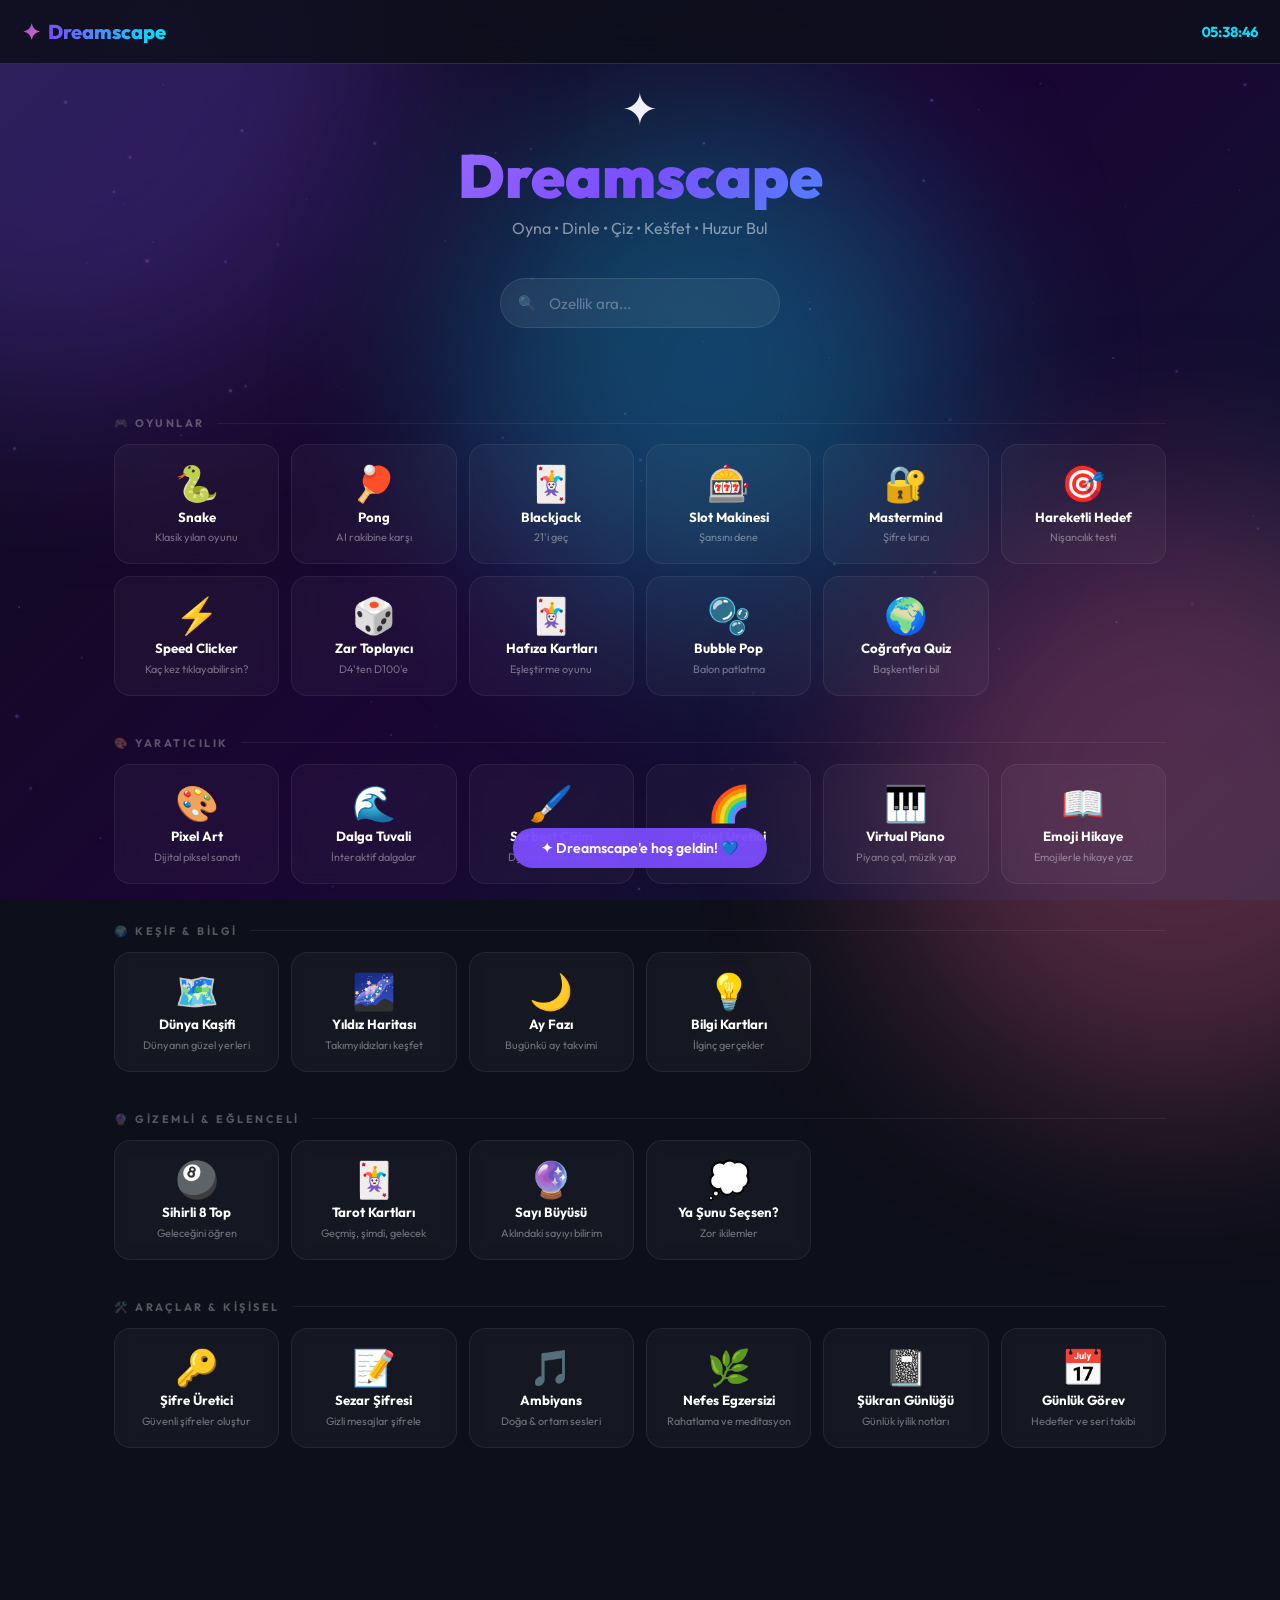
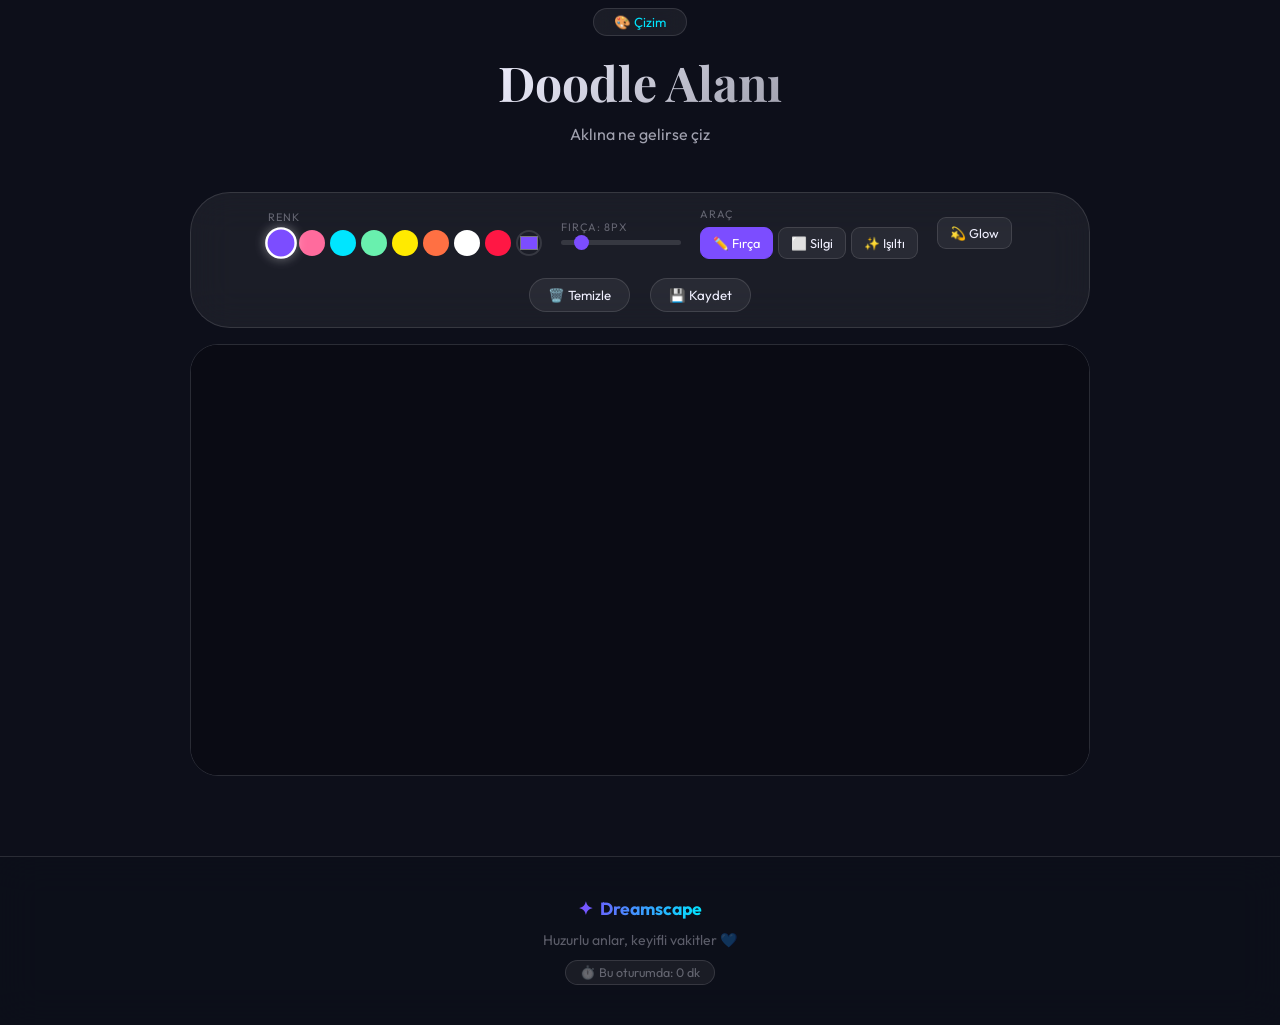
==== commit 3e39df14: "Add files via upload" ====
--- a/index.html
+++ b/index.html
@@ -1,4 +1,4 @@
-<!DOCTYPE html>
+﻿<!DOCTYPE html>
 <html lang="tr">
 <head>
   <meta charset="UTF-8" />
@@ -25,13 +25,13 @@
     #particleCanvas{position:fixed;inset:0;pointer-events:none;z-index:0;opacity:.5}
 
     /* NAVBAR */
-    .navbar{position:fixed;top:0;left:0;right:0;z-index:200;display:flex;align-items:center;justify-content:space-between;padding:0 1.5rem;height:64px;background:rgba(13,15,26,.85);backdrop-filter:blur(20px);border-bottom:1px solid var(--gb);transition:var(--t)}
+    .navbar{position:fixed;top:0;left:0;right:0;z-index:9998;display:flex;align-items:center;justify-content:space-between;padding:0 1.5rem;height:64px;background:rgba(13,15,26,.85);backdrop-filter:blur(20px);border-bottom:1px solid var(--gb);transition:var(--t)}
     .navbar.scrolled{background:rgba(13,15,26,.97);box-shadow:0 4px 30px rgba(0,0,0,.6)}
     .nav-logo{display:flex;align-items:center;gap:8px;font-size:1.25rem;font-weight:800}
     .logo-icon{font-size:1.4rem;background:linear-gradient(135deg,var(--a1),var(--a2));-webkit-background-clip:text;-webkit-text-fill-color:transparent;background-clip:text;animation:hue 8s linear infinite}
     .logo-text{background:linear-gradient(90deg,var(--a1),var(--a3));-webkit-background-clip:text;-webkit-text-fill-color:transparent;background-clip:text}
     @keyframes hue{to{filter:hue-rotate(360deg)}}
-    .nav-links{display:flex;gap:.1rem;flex-wrap:wrap}
+    .nav-links{display:flex;gap:.3rem;align-items:center;overflow-x:auto;scrollbar-width:none;-ms-overflow-style:none;flex-wrap:nowrap;max-width:calc(100vw - 220px)}.nav-links::-webkit-scrollbar{display:none}
     .nav-link{text-decoration:none;color:var(--tx2);font-size:.78rem;font-weight:500;padding:5px 9px;border-radius:20px;transition:var(--t);border:1px solid transparent}
     .nav-link:hover{color:var(--tx);background:var(--glass);border-color:var(--gb)}
     .nav-time{font-size:.9rem;font-weight:700;color:var(--a3);min-width:80px;text-align:right;font-variant-numeric:tabular-nums}
@@ -572,34 +572,397 @@
     @keyframes popIn{0%{transform:scale(0)}70%{transform:scale(1.3)}100%{transform:scale(1)}}
     .daily-total{font-size:.88rem;color:var(--tx2);text-align:center;padding:.8rem;background:var(--glass);border-radius:var(--r2);border:1px solid var(--gb);width:100%}
     .daily-total strong{color:var(--a5)}
+  
+    /* ═══ PONG ═══ */
+    #pongCanvas{display:block;width:100%;border-radius:var(--r3);background:#010108;border:1px solid rgba(255,255,255,.06);cursor:none}
+    .pong-hud{display:flex;justify-content:space-between;align-items:center;padding:.5rem 1rem;background:rgba(0,0,0,.2);border-radius:var(--r2);margin-bottom:.5rem;font-size:.83rem;color:var(--tx2)}
+    .pong-score-num{font-size:1.5rem;font-weight:900;color:var(--a3)}
+    /* ═══ VIRTUAL PIANO ═══ */
+    .piano-wrap{display:flex;flex-direction:column;align-items:center;gap:1.2rem}
+    .piano-keys-wrap{position:relative;height:150px;display:flex;border-radius:var(--r2);overflow:hidden;box-shadow:0 8px 40px rgba(0,0,0,.8);user-select:none}
+    .pk-white{width:44px;height:150px;background:linear-gradient(to bottom,#eee,#fff);border-right:1px solid #bbb;cursor:pointer;position:relative;border-radius:0 0 7px 7px;display:flex;align-items:flex-end;justify-content:center;padding-bottom:8px;flex-shrink:0;z-index:1}
+    .pk-white:hover,.pk-white.pressed{background:linear-gradient(to bottom,#d0d8ff,#eef)}
+    .pk-black{width:28px;height:96px;background:linear-gradient(to bottom,#333,#111);position:absolute;top:0;z-index:2;cursor:pointer;border-radius:0 0 5px 5px;box-shadow:2px 4px 8px rgba(0,0,0,.7)}
+    .pk-black:hover,.pk-black.pressed{background:linear-gradient(to bottom,#444,#222)}
+    .pk-lbl{font-size:.52rem;color:#888;font-weight:700;pointer-events:none}
+    .piano-info-bar{font-size:.83rem;color:var(--tx2);min-height:24px;text-align:center;padding:.3rem}
+    /* ═══ DICE ROLLER ═══ */
+    .dice-wrap{display:flex;flex-direction:column;align-items:center;gap:1.4rem;max-width:600px;margin:0 auto}
+    .dice-type-row{display:flex;gap:.5rem;flex-wrap:wrap;justify-content:center}
+    .dt-btn{padding:7px 16px;border-radius:12px;border:1px solid var(--gb);background:var(--glass);color:var(--tx2);font-family:'Outfit',sans-serif;font-size:.83rem;font-weight:700;cursor:pointer;transition:var(--tb)}
+    .dt-btn.active{background:linear-gradient(135deg,var(--a1),var(--a2));border-color:transparent;color:#fff;box-shadow:var(--gp)}
+    .dice-display-row{display:flex;gap:.8rem;flex-wrap:wrap;justify-content:center;min-height:88px;align-items:center}
+    .dice-face{width:74px;height:74px;border-radius:12px;background:linear-gradient(145deg,#e8e8e8,#ffffff);display:flex;align-items:center;justify-content:center;font-size:1.5rem;font-weight:900;color:#1a1a1a;box-shadow:0 8px 20px rgba(0,0,0,.5),inset 0 2px 4px rgba(255,255,255,.9);animation:diceRoll .35s var(--tb)}
+    .dice-total-display{font-size:2rem;font-weight:900;color:var(--a3);min-height:40px;text-align:center}
+    .dice-count-row{display:flex;gap:.6rem;align-items:center;font-size:.88rem;color:var(--tx2)}
+    .dc-btn{width:30px;height:30px;border-radius:50%;border:1px solid var(--gb);background:var(--glass);color:var(--tx);cursor:pointer;font-size:1rem;transition:var(--t);display:flex;align-items:center;justify-content:center}
+    .dc-btn:hover{background:var(--gh);border-color:var(--a1)}
+    .dice-hist{display:flex;gap:.4rem;flex-wrap:wrap;justify-content:center;max-width:420px}
+    .dhc{padding:2px 9px;border-radius:100px;font-size:.7rem;background:var(--glass);border:1px solid var(--gb);color:var(--tx3)}
+    /* ═══ BLACKJACK ═══ */
+    .bj-wrap{max-width:580px;margin:0 auto}
+    .bj-table{padding:1.5rem;background:radial-gradient(ellipse at center,#183524,#0a1a0a);border-radius:var(--r4);border:2px solid rgba(105,240,174,.2);display:flex;flex-direction:column;gap:1.2rem}
+    .bj-area-lbl{font-size:.68rem;font-weight:700;text-transform:uppercase;letter-spacing:1px;color:rgba(255,255,255,.35)}
+    .bj-hand{display:flex;gap:.5rem;min-height:80px;flex-wrap:wrap;align-items:center}
+    .bj-card{width:54px;height:78px;border-radius:8px;background:#fff;display:flex;flex-direction:column;justify-content:space-between;padding:4px 5px;font-weight:800;font-size:.88rem;box-shadow:0 4px 12px rgba(0,0,0,.5);animation:cardIn .25s ease;flex-shrink:0;position:relative}
+    @keyframes cardIn{from{transform:translateY(-15px);opacity:0}to{transform:translateY(0);opacity:1}}
+    .bj-card.red{color:#e74c3c}.bj-card.blk{color:#111}
+    .bj-card.back{background:linear-gradient(135deg,#7c4dff,#ff6b9d)}.bj-card.back::after{content:'✦';position:absolute;top:50%;left:50%;transform:translate(-50%,-50%);color:rgba(255,255,255,.4);font-size:1.5rem}
+    .bj-suit{font-size:1.1rem;align-self:flex-end}
+    .bj-result{font-size:.95rem;font-weight:800;text-align:center;min-height:24px}
+    .bj-result.win{color:var(--a4)}.bj-result.lose{color:var(--a2)}.bj-result.push{color:var(--a5)}
+    .bj-btn-row{display:flex;gap:.6rem;justify-content:center;flex-wrap:wrap}
+    .bj-btn{padding:9px 20px;border-radius:100px;font-family:'Outfit',sans-serif;font-weight:700;font-size:.88rem;cursor:pointer;transition:var(--tb);border:none}
+    .bj-btn.deal{background:linear-gradient(135deg,var(--a4),var(--a3));color:#fff}
+    .bj-btn.hit{background:linear-gradient(135deg,var(--a1),var(--a2));color:#fff}
+    .bj-btn.stand{background:rgba(255,234,0,.15);color:var(--a5);border:1px solid rgba(255,234,0,.3)}
+    .bj-btn.dbl{background:rgba(0,229,255,.1);color:var(--a3);border:1px solid rgba(0,229,255,.3)}
+    .bj-btn:hover:not(:disabled){transform:scale(1.06)}.bj-btn:disabled{opacity:.35;cursor:not-allowed;transform:none}
+    .bj-stats-row{display:flex;gap:1.5rem;justify-content:center;font-size:.83rem;color:var(--tx2);flex-wrap:wrap}
+    .bj-stats-row strong{color:var(--a3)}
+    .bj-balance{font-size:1rem;font-weight:700;color:var(--a5);text-align:center}
+    .bj-bet-row{display:flex;gap:.5rem;flex-wrap:wrap;justify-content:center;align-items:center}
+    .bj-chip{padding:7px 16px;border-radius:100px;border:1px solid var(--gb);background:var(--glass);color:var(--tx2);font-family:'Outfit',sans-serif;font-size:.82rem;font-weight:700;cursor:pointer;transition:var(--tb)}
+    .bj-chip:hover{background:var(--gh);border-color:var(--a5);color:var(--a5);transform:translateY(-2px)}
+    /* ═══ GEOGRAPHY QUIZ ═══ */
+    .geo-wrap{max-width:540px;margin:0 auto;display:flex;flex-direction:column;align-items:center;gap:1.4rem}
+    .geo-flag-big{font-size:5rem;text-align:center;animation:float 3s ease-in-out infinite;min-height:88px;display:flex;align-items:center;justify-content:center}
+    .geo-q{font-size:1rem;color:var(--tx2);text-align:center;min-height:26px}
+    .geo-opts{display:grid;grid-template-columns:1fr 1fr;gap:.7rem;width:100%}
+    .geo-btn{padding:11px;border-radius:12px;border:1px solid var(--gb);background:var(--glass);color:var(--tx);font-family:'Outfit',sans-serif;font-size:.85rem;cursor:pointer;transition:var(--t);font-weight:500;text-align:center}
+    .geo-btn:hover:not(:disabled){background:var(--gh);border-color:var(--a1);transform:translateY(-2px)}
+    .geo-btn.correct{background:rgba(105,240,174,.2)!important;border-color:var(--a4)!important;color:var(--a4)!important}
+    .geo-btn.wrong{background:rgba(255,107,157,.18)!important;border-color:var(--a2)!important;color:var(--a2)!important}
+    .geo-btn:disabled{cursor:default}
+    .geo-prog-bar{width:100%;height:5px;background:rgba(255,255,255,.08);border-radius:10px;overflow:hidden}
+    .geo-prog-fill{height:100%;background:linear-gradient(90deg,var(--a1),var(--a3));border-radius:10px;transition:width .5s ease}
+    .geo-score-row{display:flex;gap:1.5rem;font-size:.83rem;color:var(--tx2)}
+    .geo-score-row strong{color:var(--a3)}
+    /* ═══ PASSWORD GEN ═══ */
+    .pass-wrap{max-width:580px;margin:0 auto;display:flex;flex-direction:column;gap:1rem}
+    .pass-out{display:flex;align-items:center;gap:.8rem;padding:1rem 1.4rem;background:rgba(0,0,0,.3);border:1px solid var(--gb);border-radius:var(--r3)}
+    .pass-txt{flex:1;font-family:monospace;font-size:.93rem;color:var(--a3);word-break:break-all;letter-spacing:1px;min-height:22px}
+    .pass-copy{padding:7px 18px;border-radius:100px;background:var(--a1);color:#fff;border:none;font-family:'Outfit',sans-serif;font-size:.82rem;font-weight:700;cursor:pointer;transition:var(--tb);flex-shrink:0}
+    .pass-copy:hover{transform:scale(1.06);box-shadow:var(--gp)}
+    .pass-opts{padding:1rem 1.4rem;background:var(--glass);border:1px solid var(--gb);border-radius:var(--r3);display:flex;flex-direction:column;gap:.8rem}
+    .pass-row{display:flex;align-items:center;justify-content:space-between;font-size:.88rem;color:var(--tx2)}
+    .pass-toggle{position:relative;width:44px;height:24px;cursor:pointer;flex-shrink:0}
+    .pass-toggle input{opacity:0;width:0;height:0;position:absolute}
+    .pass-sl{position:absolute;inset:0;border-radius:100px;background:rgba(255,255,255,.12);transition:var(--t)}
+    .pass-toggle input:checked+.pass-sl{background:var(--a1)}
+    .pass-sl::before{content:'';position:absolute;width:18px;height:18px;border-radius:50%;background:#fff;left:3px;top:3px;transition:var(--t)}
+    .pass-toggle input:checked+.pass-sl::before{left:23px}
+    .pass-len-wrap{display:flex;align-items:center;gap:.8rem}
+    .pass-len-sl{-webkit-appearance:none;width:160px;height:5px;border-radius:10px;background:var(--gb);cursor:pointer;outline:none}
+    .pass-len-sl::-webkit-slider-thumb{-webkit-appearance:none;width:16px;height:16px;border-radius:50%;background:var(--a1);cursor:pointer}
+    .pass-str{height:4px;border-radius:10px;transition:all .4s;background:rgba(255,255,255,.08);width:0}
+    /* ═══ CAESAR CIPHER ═══ */
+    .cipher-wrap{max-width:700px;margin:0 auto;display:flex;flex-direction:column;gap:1rem}
+    .cipher-dual{display:grid;grid-template-columns:1fr 1fr;gap:1rem}
+    .cipher-panel{display:flex;flex-direction:column;gap:.5rem}
+    .cipher-lbl{font-size:.7rem;font-weight:700;color:var(--tx3);text-transform:uppercase;letter-spacing:1px}
+    .cipher-ta{width:100%;height:110px;padding:.8rem 1rem;background:rgba(0,0,0,.3);border:1px solid var(--gb);border-radius:var(--r2);color:var(--tx);font-family:monospace;font-size:.88rem;resize:none;outline:none;transition:var(--t)}
+    .cipher-ta:focus{border-color:var(--a1)}
+    .cipher-ta.out{background:rgba(124,77,255,.04);border-color:rgba(124,77,255,.2);color:var(--a3);cursor:default}
+    .cipher-ctrl{display:flex;align-items:center;gap:1rem;flex-wrap:wrap;justify-content:center;padding:.8rem;background:var(--glass);border:1px solid var(--gb);border-radius:var(--r2)}
+    .shift-disp{font-size:1.5rem;font-weight:900;color:var(--a3);min-width:32px;text-align:center}
+    .shift-adj{width:34px;height:34px;border-radius:50%;border:1px solid var(--gb);background:var(--glass);color:var(--tx);cursor:pointer;font-size:1.1rem;transition:var(--t);display:flex;align-items:center;justify-content:center}
+    .shift-adj:hover{background:var(--gh);border-color:var(--a1)}
+    .cm-btn{padding:6px 14px;border-radius:100px;border:1px solid var(--gb);background:var(--glass);color:var(--tx2);font-family:'Outfit',sans-serif;font-size:.78rem;cursor:pointer;transition:var(--t)}
+    .cm-btn.active{background:rgba(124,77,255,.15);border-color:var(--a1);color:var(--a1)}
+    /* ═══ MOON PHASE ═══ */
+    .moon-wrap{display:flex;flex-direction:column;align-items:center;gap:1.5rem;max-width:600px;margin:0 auto}
+    #moonCanvas{border-radius:50%;box-shadow:0 0 70px rgba(200,200,255,.12)}
+    .moon-grid{display:grid;grid-template-columns:repeat(auto-fill,minmax(135px,1fr));gap:.7rem;width:100%}
+    .moon-card{padding:.8rem;background:var(--glass);border:1px solid var(--gb);border-radius:var(--r2);text-align:center}
+    .mc-icon{font-size:1.4rem;margin-bottom:.2rem}
+    .mc-val{font-size:.93rem;font-weight:700;color:var(--a3)}
+    .mc-lbl{font-size:.66rem;color:var(--tx3);text-transform:uppercase;letter-spacing:1px;margin-top:.1rem}
+    .moon-cal-row{display:flex;gap:.3rem;flex-wrap:wrap;justify-content:center}
+    .moon-day{display:flex;flex-direction:column;align-items:center;gap:2px;padding:5px;border-radius:9px;background:var(--glass);border:1px solid var(--gb);min-width:38px}
+    .moon-day.now{border-color:var(--a3);background:rgba(0,229,255,.06)}
+    .md-moon{font-size:1.1rem}
+    .md-num{font-size:.58rem;color:var(--tx3)}
+    /* ═══ PIXEL ART ═══ */
+    .pixel-wrap{display:flex;flex-direction:column;align-items:center;gap:1rem}
+    .pixel-pal{display:flex;gap:5px;flex-wrap:wrap;justify-content:center;padding:.8rem;background:var(--glass);border:1px solid var(--gb);border-radius:var(--r3)}
+    .px-col{width:24px;height:24px;border-radius:5px;cursor:pointer;border:2px solid transparent;transition:var(--tb);flex-shrink:0}
+    .px-col:hover{transform:scale(1.2)}.px-col.sel{border-color:#fff;transform:scale(1.25);box-shadow:0 0 10px rgba(255,255,255,.4)}
+    .pixel-grid{display:inline-grid;border:1px solid var(--gb);cursor:crosshair;user-select:none;touch-action:none}
+    .px-cell{border:1px solid rgba(255,255,255,.04);box-sizing:border-box}
+    .px-cell:hover{opacity:.8}
+    .pixel-toolbar{display:flex;gap:.5rem;flex-wrap:wrap;justify-content:center}
+    /* ═══ RIPPLE CANVAS ═══ */
+    #rippleCanvas{display:block;width:100%;border-radius:var(--r3);background:#01020d;border:1px solid rgba(255,255,255,.06);cursor:crosshair}
+    .ripple-ctrl{display:flex;gap:.6rem;flex-wrap:wrap;justify-content:center;margin-bottom:.8rem}
+    /* ═══ GRATITUDE JOURNAL ═══ */
+    .grat-wrap{max-width:680px;margin:0 auto;display:flex;flex-direction:column;gap:1.2rem}
+    .grat-streak-card{display:flex;align-items:center;gap:1rem;padding:1rem 1.4rem;background:linear-gradient(135deg,rgba(105,240,174,.1),rgba(0,229,255,.06));border:1px solid rgba(105,240,174,.2);border-radius:var(--r3)}
+    .grat-snum{font-size:2rem;font-weight:900;color:var(--a4)}
+    .grat-sinfo h4{font-size:.9rem;font-weight:700;margin-bottom:.1rem}
+    .grat-sinfo p{font-size:.78rem;color:var(--tx3)}
+    .grat-input-card{padding:1.4rem;background:var(--glass);border:1px solid var(--gb);border-radius:var(--r4);backdrop-filter:blur(20px)}
+    .grat-input-card h3{font-size:.95rem;margin-bottom:.6rem}
+    .grat-quick-row{display:flex;gap:.4rem;flex-wrap:wrap;margin-bottom:.6rem}
+    .grat-qb{padding:4px 11px;border-radius:100px;border:1px solid var(--gb);background:var(--glass);color:var(--tx3);font-family:'Outfit',sans-serif;font-size:.74rem;cursor:pointer;transition:var(--t)}
+    .grat-qb:hover{color:var(--tx);border-color:var(--a4)}
+    .grat-ta{width:100%;height:90px;padding:.7rem 1rem;background:rgba(0,0,0,.25);border:1px solid var(--gb);border-radius:var(--r2);color:var(--tx);font-family:'Outfit',sans-serif;font-size:.88rem;resize:none;outline:none;transition:var(--t);margin-bottom:.6rem}
+    .grat-ta:focus{border-color:var(--a4);background:rgba(105,240,174,.04)}
+    .grat-save{display:inline-flex;align-items:center;gap:7px;padding:9px 22px;background:rgba(105,240,174,.15);color:var(--a4);border:1px solid var(--a4);border-radius:100px;font-family:'Outfit',sans-serif;font-size:.88rem;font-weight:700;cursor:pointer;transition:var(--tb)}
+    .grat-save:hover{background:rgba(105,240,174,.3);transform:scale(1.04)}
+    .grat-entries{display:flex;flex-direction:column;gap:.7rem;max-height:400px;overflow-y:auto}
+    .grat-entry{padding:.9rem 1.2rem;background:var(--glass);border:1px solid var(--gb);border-radius:var(--r2);animation:fadeUp .3s ease;position:relative}
+    .grat-edate{font-size:.66rem;color:var(--tx3);margin-bottom:.3rem}
+    .grat-etext{font-size:.88rem;line-height:1.7}
+    .grat-edel{position:absolute;top:.6rem;right:.7rem;background:none;border:none;color:var(--tx3);cursor:pointer;font-size:.85rem}
+    .grat-edel:hover{color:var(--a2)}
+    .grat-empty{text-align:center;color:var(--tx3);font-size:.88rem;padding:1.5rem;font-style:italic}
+    /* ═══ SLOT MACHINE ═══ */
+    .slot-wrap{display:flex;flex-direction:column;align-items:center;gap:2rem;max-width:500px;margin:0 auto}
+    .slot-machine{padding:2rem 2.5rem;background:radial-gradient(ellipse at top,#2a1a4a,#1a0a2a);border:3px solid rgba(124,77,255,.4);border-radius:var(--r4);box-shadow:0 0 60px rgba(124,77,255,.25),inset 0 2px 4px rgba(255,255,255,.05);display:flex;flex-direction:column;align-items:center;gap:1.5rem}
+    .slot-reels{display:flex;gap:1rem}
+    .slot-reel{width:80px;height:100px;background:rgba(0,0,0,.4);border:2px solid rgba(255,255,255,.1);border-radius:var(--r2);display:flex;align-items:center;justify-content:center;font-size:3rem;overflow:hidden;position:relative;box-shadow:inset 0 4px 20px rgba(0,0,0,.5)}
+    .slot-reel.spinning{animation:slotSpin .15s linear infinite}
+    @keyframes slotSpin{0%{transform:translateY(-5px)}50%{transform:translateY(5px)}100%{transform:translateY(-5px)}}
+    .slot-reel-glow{position:absolute;inset:0;background:linear-gradient(to bottom,rgba(0,0,0,.4),transparent,rgba(0,0,0,.4));pointer-events:none}
+    .slot-pull-btn{padding:14px 44px;background:linear-gradient(135deg,#c0392b,#e74c3c);color:#fff;border:none;border-radius:100px;font-family:'Outfit',sans-serif;font-size:1rem;font-weight:800;cursor:pointer;transition:var(--tb);box-shadow:0 6px 20px rgba(231,76,60,.4);letter-spacing:1px}
+    .slot-pull-btn:hover:not(:disabled){transform:scale(1.07);box-shadow:0 10px 30px rgba(231,76,60,.6)}
+    .slot-pull-btn:disabled{opacity:.5;cursor:not-allowed;transform:none}
+    .slot-result{font-size:1.1rem;font-weight:800;text-align:center;min-height:28px}
+    .slot-result.jackpot{color:var(--a5);animation:pulse 1s ease-in-out infinite}
+    .slot-result.win{color:var(--a4)}.slot-result.lose{color:var(--tx3)}
+    @keyframes pulse{0%,100%{text-shadow:0 0 10px var(--a5)}50%{text-shadow:0 0 30px var(--a5),0 0 60px var(--a5)}}
+    .slot-stats{display:flex;gap:2rem;font-size:.83rem;color:var(--tx2)}
+    .slot-stats strong{color:var(--a5)}
+    .slot-bet-row{display:flex;gap:.5rem;align-items:center;flex-wrap:wrap;justify-content:center}
+    .slot-bet-btn{padding:5px 14px;border-radius:100px;border:1px solid var(--gb);background:var(--glass);color:var(--tx2);font-family:'Outfit',sans-serif;font-size:.78rem;cursor:pointer;transition:var(--t)}
+    .slot-bet-btn.active{background:rgba(255,234,0,.15);border-color:var(--a5);color:var(--a5)}
+    .slot-balance{font-size:1.1rem;font-weight:800;color:var(--a5);text-align:center}
+    /* ═══ SPEED CLICKER ═══ */
+    .clicker-wrap{display:flex;flex-direction:column;align-items:center;gap:1.5rem;max-width:500px;margin:0 auto}
+    .clicker-timer-bar{width:100%;height:8px;background:rgba(255,255,255,.1);border-radius:10px;overflow:hidden}
+    .clicker-timer-fill{height:100%;background:linear-gradient(90deg,var(--a4),var(--a3));border-radius:10px;transition:width .1s linear;width:100%}
+    .clicker-btn{width:180px;height:180px;border-radius:50%;background:radial-gradient(circle at 35% 35%,rgba(124,77,255,.6),rgba(124,77,255,.2));border:3px solid var(--a1);cursor:pointer;display:flex;flex-direction:column;align-items:center;justify-content:center;transition:var(--tb);box-shadow:0 0 40px rgba(124,77,255,.3);font-family:'Outfit',sans-serif;user-select:none;color:#fff}
+    .clicker-btn:hover{transform:scale(1.05);box-shadow:0 0 60px rgba(124,77,255,.5)}
+    .clicker-btn:active{transform:scale(.94)}
+    .clicker-count{font-size:3rem;font-weight:900;display:block;line-height:1}
+    .clicker-label{font-size:.78rem;color:rgba(255,255,255,.6);margin-top:.2rem}
+    .clicker-stats{display:flex;gap:2rem;font-size:.83rem;color:var(--tx2)}
+    .clicker-stats strong{color:var(--a3)}
+    /* ═══ EMOJI STORY BUILDER ═══ */
+    .emoji-wrap{display:flex;flex-direction:column;gap:1.2rem;max-width:700px;margin:0 auto}
+    .emoji-palette{display:flex;gap:.4rem;flex-wrap:wrap;padding:1rem;background:var(--glass);border:1px solid var(--gb);border-radius:var(--r3)}
+    .emoji-cat{font-size:.7rem;font-weight:700;color:var(--tx3);width:100%;margin-top:.3rem;text-transform:uppercase;letter-spacing:1px}
+    .emoji-cat:first-child{margin-top:0}
+    .emoji-btn{font-size:1.5rem;background:none;border:1px solid transparent;border-radius:8px;cursor:pointer;transition:var(--tb);padding:4px;line-height:1}
+    .emoji-btn:hover{background:var(--glass);border-color:var(--gb);transform:scale(1.2)}
+    .emoji-story-display{min-height:80px;padding:1rem 1.4rem;background:rgba(0,0,0,.25);border:1px solid var(--gb);border-radius:var(--r3);font-size:1.8rem;line-height:1.6;word-break:break-all;cursor:text}
+    .emoji-story-display.empty{font-size:.9rem;color:var(--tx3);font-style:italic;display:flex;align-items:center;justify-content:center}
+    .emoji-story-actions{display:flex;gap:.5rem;flex-wrap:wrap}
+
+  
+    /* ═══ HAMBURGER MENU ═══ */
+    .menu-ham{display:flex;flex-direction:column;gap:5px;background:none;border:none;cursor:pointer;padding:8px 10px;border-radius:10px;transition:var(--tb);flex-shrink:0}
+    .menu-ham span{display:block;width:22px;height:2px;background:var(--tx);border-radius:2px;transition:var(--tb)}
+    .menu-ham:hover span{background:var(--a3)}
+    .menu-ham.open span:nth-child(1){transform:translateY(7px) rotate(45deg)}
+    .menu-ham.open span:nth-child(2){opacity:0;transform:scaleX(0)}
+    .menu-ham.open span:nth-child(3){transform:translateY(-7px) rotate(-45deg)}
+
+    /* ═══ MENU OVERLAY ═══ */
+    .menu-overlay{position:fixed;inset:0;background:rgba(4,2,14,.97);z-index:9999;opacity:0;pointer-events:none;transition:opacity .35s ease;overflow-y:auto;backdrop-filter:blur(30px)}
+    .menu-overlay.open{opacity:1;pointer-events:all}
+    .menu-overlay-top{position:sticky;top:0;z-index:10;display:flex;align-items:center;justify-content:space-between;padding:1.2rem 2rem;background:rgba(4,2,14,.9);backdrop-filter:blur(20px);border-bottom:1px solid rgba(255,255,255,.06)}
+    .menu-back-btn{display:flex;align-items:center;gap:.5rem;background:var(--glass);border:1px solid var(--gb);color:var(--tx2);padding:8px 18px;border-radius:100px;cursor:pointer;font-family:'Outfit',sans-serif;font-size:.88rem;font-weight:600;transition:var(--tb)}
+    .menu-back-btn:hover{background:var(--gh);color:var(--tx);transform:translateX(-3px)}
+    .menu-overlay-logo{font-size:1.1rem;font-weight:900;background:var(--grad);-webkit-background-clip:text;-webkit-text-fill-color:transparent}
+    .menu-search-wrap{position:relative}
+    .menu-search{padding:8px 16px 8px 36px;border-radius:100px;border:1px solid var(--gb);background:var(--glass);color:var(--tx);font-family:'Outfit',sans-serif;font-size:.85rem;outline:none;transition:var(--t);width:180px}
+    .menu-search:focus{border-color:var(--a1);width:220px}
+    .menu-search-icon{position:absolute;left:12px;top:50%;transform:translateY(-50%);font-size:.85rem;pointer-events:none}
+    .menu-overlay-hero{text-align:center;padding:3rem 2rem 1.5rem}
+    .menu-overlay-hero h2{font-size:2.5rem;font-weight:900;background:var(--grad);-webkit-background-clip:text;-webkit-text-fill-color:transparent;margin-bottom:.4rem}
+    .menu-overlay-hero p{font-size:.95rem;color:var(--tx3)}
+    .menu-content{padding:0 2rem 4rem;max-width:1100px;margin:0 auto}
+    .menu-cat-label{font-size:.7rem;font-weight:700;text-transform:uppercase;letter-spacing:2.5px;color:var(--tx3);margin:2rem 0 .8rem;padding-left:.2rem;display:flex;align-items:center;gap:.5rem}
+    .menu-cat-label::after{content:'';flex:1;height:1px;background:var(--gb)}
+    .menu-cards-grid{display:grid;grid-template-columns:repeat(auto-fill,minmax(148px,1fr));gap:.8rem}
+    .menu-card{padding:1.3rem .9rem;background:var(--glass);border:1px solid var(--gb);border-radius:var(--r3);cursor:pointer;transition:var(--tb);display:flex;flex-direction:column;align-items:center;gap:.4rem;text-align:center;position:relative;overflow:hidden}
+    .menu-card::before{content:'';position:absolute;inset:0;background:var(--grad);opacity:0;transition:var(--t)}
+    .menu-card:hover{transform:translateY(-5px);box-shadow:0 16px 40px rgba(0,0,0,.5);border-color:rgba(255,255,255,.15)}
+    .menu-card:hover::before{opacity:.06}
+    .menu-card-em{font-size:2rem;line-height:1}
+    .menu-card-ttl{font-size:.82rem;font-weight:700;color:var(--tx)}
+    .menu-card-dsc{font-size:.68rem;color:var(--tx3);line-height:1.4}
+    .menu-card.hidden{display:none}
+
+    /* ═══ SIMPLIFIED NAVBAR ═══ */
+    .navbar{padding:.8rem 1.4rem}
+    .nav-links{display:none}
+
+      /* ═══ NAVBAR FIX ═══ */
+    .navbar{z-index:9998!important}
+    .menu-ham{position:relative;z-index:9998!important;pointer-events:all!important;cursor:pointer!important}
+    .menu-overlay{z-index:9999!important}
+      /* ══════════════════════════════════════════
+       HUB PAGE
+    ══════════════════════════════════════════ */
+    #hubPage {
+      min-height: 100vh;
+      position: relative;
+      overflow-x: hidden;
+    }
+    #hubPage.ds-hidden { display: none; }
+
+    .hub-bg {
+      position: fixed; inset: 0;
+      background: linear-gradient(135deg, #0d0f1a 0%, #1a0533 50%, #0a1a2e 100%);
+      z-index: -2;
+    }
+    .hub-orb {
+      position: fixed; border-radius: 50%;
+      filter: blur(100px); opacity: .28; pointer-events: none; z-index: -1;
+    }
+    .hub-o1 { width: 700px; height: 700px; background: #7c4dff; top: -300px; left: -300px; animation: orbf1 8s ease-in-out infinite alternate; }
+    .hub-o2 { width: 600px; height: 600px; background: #ff6b9d; bottom: -200px; right: -200px; animation: orbf2 10s ease-in-out infinite alternate; }
+    .hub-o3 { width: 500px; height: 500px; background: #00e5ff; top: 40%; left: 55%; transform: translate(-50%,-50%); animation: orbf 7s ease-in-out infinite alternate; }
+
+    .hub-top {
+      text-align: center;
+      padding: 5rem 2rem 2.5rem;
+    }
+    .hub-logo-em { font-size: 2.8rem; display: block; margin-bottom: .4rem; }
+    .hub-logo-title {
+      font-size: 3.8rem; font-weight: 900;
+      background: linear-gradient(135deg, #c49bff, #7c4dff, #00e5ff);
+      -webkit-background-clip: text; -webkit-text-fill-color: transparent;
+      margin-bottom: .5rem; line-height: 1.1;
+    }
+    .hub-tagline { color: rgba(255,255,255,.5); font-size: 1rem; margin-bottom: 2.5rem; }
+    .hub-search-wrap { position: relative; display: inline-block; }
+    .hub-search {
+      padding: .9rem 1.4rem .9rem 3rem;
+      border-radius: 100px;
+      border: 1px solid rgba(255,255,255,.1);
+      background: rgba(255,255,255,.06);
+      color: #fff;
+      font-family: 'Outfit', sans-serif;
+      font-size: .95rem;
+      outline: none;
+      transition: all .3s;
+      width: 280px;
+      backdrop-filter: blur(20px);
+    }
+    .hub-search:focus {
+      border-color: #7c4dff;
+      width: 340px;
+      box-shadow: 0 0 30px rgba(124,77,255,.25);
+      background: rgba(124,77,255,.08);
+    }
+    .hub-search::placeholder { color: rgba(255,255,255,.3); }
+    .hub-search-icon { position: absolute; left: 1.1rem; top: 50%; transform: translateY(-50%); font-size: .9rem; pointer-events: none; }
+
+    .hub-main { padding: .5rem 1.5rem 5rem; max-width: 1100px; margin: 0 auto; }
+    .hub-cat {
+      font-size: .68rem; font-weight: 700; text-transform: uppercase;
+      letter-spacing: 2.5px; color: rgba(255,255,255,.3);
+      margin: 2.5rem 0 .9rem;
+      display: flex; align-items: center; gap: .8rem;
+    }
+    .hub-cat::after { content: ''; flex: 1; height: 1px; background: rgba(255,255,255,.07); }
+    .hub-grid { display: grid; grid-template-columns: repeat(auto-fill, minmax(152px, 1fr)); gap: .75rem; }
+    .hub-card {
+      padding: 1.3rem .85rem 1.1rem;
+      background: rgba(255,255,255,.035);
+      border: 1px solid rgba(255,255,255,.07);
+      border-radius: 16px;
+      cursor: pointer;
+      transition: transform .22s ease, box-shadow .22s ease, border-color .22s ease, background .22s ease;
+      display: flex; flex-direction: column; align-items: center; gap: .35rem;
+      text-align: center; position: relative; overflow: hidden;
+      backdrop-filter: blur(8px);
+    }
+    .hub-card:hover {
+      transform: translateY(-6px) scale(1.02);
+      box-shadow: 0 20px 50px rgba(0,0,0,.5);
+      border-color: rgba(124,77,255,.4);
+      background: rgba(124,77,255,.08);
+    }
+    .hub-card:active { transform: translateY(-2px) scale(.99); }
+    .hub-card.ds-hidden { display: none; }
+    .hc-em { font-size: 2.2rem; line-height: 1; margin-bottom: .1rem; }
+    .hc-ttl { font-size: .83rem; font-weight: 700; color: #fff; }
+    .hc-dsc { font-size: .68rem; color: rgba(255,255,255,.4); line-height: 1.4; }
+
+    /* ══ CONTENT SECTIONS (hidden by default) ══ */
+    .ds-section { display: none; }
+    .ds-section.ds-active { display: block; min-height: 100vh; padding-top: 72px; }
+
+    /* ══ NAVBAR — hub mode vs content mode ══ */
+    .nav-back {
+      display: none; align-items: center; gap: .45rem;
+      background: rgba(255,255,255,.07); border: 1px solid rgba(255,255,255,.1);
+      color: rgba(255,255,255,.7); padding: 7px 16px;
+      border-radius: 100px; cursor: pointer;
+      font-family: 'Outfit', sans-serif; font-size: .84rem; font-weight: 600;
+      transition: all .2s; flex-shrink: 0;
+    }
+    .nav-back:hover { background: rgba(255,255,255,.12); color: #fff; transform: translateX(-3px); }
+    .nav-section-title {
+      font-size: .85rem; font-weight: 600; color: rgba(255,255,255,.6);
+      display: none; white-space: nowrap; overflow: hidden; text-overflow: ellipsis;
+    }
+    body.ds-in-section .nav-back { display: flex; }
+    body.ds-in-section .nav-section-title { display: block; }
+    body.ds-in-section .nav-logo { opacity: .4; }
+    body.ds-in-hub .nav-logo { opacity: 1; }
+    .menu-ham { display: none !important; }
+    body.ds-in-section .menu-ham { display: flex !important; }
+
+    /* star shimmer on hub cards */
+    .hub-card::after {
+      content: ''; position: absolute; inset: 0;
+      background: radial-gradient(ellipse at 30% 30%, rgba(255,255,255,.06), transparent 60%);
+      opacity: 0; transition: opacity .3s;
+    }
+    .hub-card:hover::after { opacity: 1; }
+
   </style>
 </head>
 <body>
 <canvas id="particleCanvas"></canvas>
 
 <nav class="navbar" id="navbar">
-  <div class="nav-logo"><span class="logo-icon">✦</span><span class="logo-text">Dreamscape</span></div>
-  <div class="nav-links">
-    <a href="#games" class="nav-link">🎮 Oyunlar</a>
-    <a href="#ambiance" class="nav-link">🎵 Ses</a>
-    <a href="#canvas-sec" class="nav-link">🎨 Çizim</a>
-    <a href="#world" class="nav-link">🌍 Dünya</a>
-    <a href="#mastermind" class="nav-link">🔐 Şifre</a>
-    <a href="#magic8" class="nav-link">🎱 8 Top</a>
-    <a href="#stars" class="nav-link">🌌 Yıldız</a>
-    <a href="#palette-sec" class="nav-link">🌈 Palet</a>
-    <a href="#tarot" class="nav-link">🃏 Tarot</a>
-    <a href="#wyr" class="nav-link">💭 Seçim</a>
-    <a href="#nummagic" class="nav-link">🔮 Büyü</a>
-    <a href="#target" class="nav-link">🎯 Hedef</a>
-    <a href="#daily" class="nav-link">📅 Görev</a>
-    <a href="#breathe" class="nav-link">🧘 Nefes</a>
-    <a href="#facts" class="nav-link">💡 Bilgi</a>
-  </div>
+  <button class="menu-ham" id="menuHamburger" onclick="dsGoToHub()" style="position:relative;z-index:9998;pointer-events:all;cursor:pointer" aria-label="Ana Menu">
+    <span></span><span></span><span></span>
+  </button>
+  <button class="nav-back" id="navBackBtn" onclick="dsGoToHub()">← Ana Menü</button>
+  <div class="nav-logo" style="cursor:pointer" onclick="dsGoToHub()">
+    <span class="logo-icon">✦</span><span class="logo-text">Dreamscape</span>
+  </div>
+  <span class="nav-section-title" id="navSectionTitle"></span>
   <div class="nav-time" id="navTime"></div>
 </nav>
-
-<section class="hero" id="hero">
+<!-- ══ HUB PAGE ══ -->
+<div id="hubPage">
+  <div class="hub-bg"></div>
+  <div class="hub-orb hub-o1"></div>
+  <div class="hub-orb hub-o2"></div>
+  <div class="hub-orb hub-o3"></div>
+  <div class="hub-top">
+    <span class="hub-logo-em">✦</span>
+    <h1 class="hub-logo-title">Dreamscape</h1>
+    <p class="hub-tagline">Oyna &bull; Dinle &bull; &Ccedil;iz &bull; Ke&scaron;fet &bull; Huzur Bul</p>
+    <div class="hub-search-wrap">
+      <span class="hub-search-icon">&#128269;</span>
+      <input type="text" id="hubSearch" class="hub-search" placeholder="Ozellik ara...">
+    </div>
+  </div>
+  <div class="hub-main" id="hubMain"></div>
+</div>
+
+
+<section class="hero ds-section" id="hero">
   <div class="hero-bg"></div>
   <div class="hero-orbs"><div class="orb orb1"></div><div class="orb orb2"></div><div class="orb orb3"></div></div>
   <div class="hero-overlay"></div>
@@ -620,7 +983,7 @@
 </section>
 
 <!-- GAMES -->
-<section class="section" id="games">
+<section class="section ds-section" id="games">
   <div class="section-header">
     <div class="section-badge">🎮 Oyunlar</div>
     <h2 class="section-title">Mini Oyunlar</h2>
@@ -850,7 +1213,7 @@
 </section>
 
 <!-- AMBIANCE -->
-<section class="section" id="ambiance">
+<section class="section ds-section" id="ambiance">
   <div class="section-header"><div class="section-badge">🎵 Ambiyans</div><h2 class="section-title">Ses Ortamları</h2><p class="section-sub">Kendi atmosferini yarat</p></div>
   <div class="ambiance-container">
     <div class="viz-wrap" id="vizWrap">
@@ -913,7 +1276,7 @@
 </section>
 
 <!-- BREATHING -->
-<section class="section" id="breathe">
+<section class="section ds-section" id="breathe">
   <div class="section-header"><div class="section-badge">🧘 Nefes</div><h2 class="section-title">Nefes Egzersizi</h2><p class="section-sub">Zihnini dinlendir, stresi at</p></div>
   <div style="display:flex;flex-direction:column;align-items:center;gap:2.5rem">
     <div class="breathe-types">
@@ -940,7 +1303,7 @@
 </section>
 
 <!-- POMODORO -->
-<section class="section" id="pomodoro">
+<section class="section ds-section" id="pomodoro">
   <div class="section-header"><div class="section-badge">⏱️ Pomodoro</div><h2 class="section-title">Pomodoro Zamanlayıcı</h2><p class="section-sub">25dk çalış, 5dk mola — odaklanmanın formülü</p></div>
   <div class="pomo-container">
     <div class="pomo-modes">
@@ -965,7 +1328,7 @@
 </section>
 
 <!-- FACTS -->
-<section class="section" id="facts">
+<section class="section ds-section" id="facts">
   <div class="section-header"><div class="section-badge">💡 Bilgi</div><h2 class="section-title">İlginç Bilgiler</h2><p class="section-sub">Her tıklamada yeni bir şey öğren</p></div>
   <div class="facts-container">
     <div class="fact-card"><div class="fact-badge" id="factCategory">🔬 Bilim</div><div class="fact-icon" id="factIcon">🔬</div><p class="fact-text" id="factText">Yükleniyor...</p><div class="fact-num" id="factNum">1 / 20</div></div>
@@ -986,7 +1349,7 @@
 </section>
 
 <!-- QUOTES -->
-<section class="section" id="quotes">
+<section class="section ds-section" id="quotes">
   <div class="section-header"><div class="section-badge">💬 Alıntı</div><h2 class="section-title">İlham Sözleri</h2><p class="section-sub">Büyük düşünürlerden seçilmiş sözler</p></div>
   <div class="quotes-container">
     <div class="quote-card"><div class="quote-mark">"</div><p class="quote-text" id="quoteText">Yükleniyor...</p><div class="quote-author" id="quoteAuthor">—</div><div class="quote-tag" id="quoteTag">💭</div></div>
@@ -1000,7 +1363,7 @@
 </section>
 
 <!-- CLOCKS & MOOD -->
-<section class="section" id="clock">
+<section class="section ds-section" id="clock">
   <div class="section-header"><div class="section-badge">🌍 Dünya</div><h2 class="section-title">Dünya Saatleri & Ruh Hali</h2></div>
   <div class="clocks-grid" id="clocksGrid"></div>
   <div class="mood-widget">
@@ -1017,7 +1380,7 @@
 </section>
 
 <!-- WORLD EXPLORER -->
-<section class="section" id="world">
+<section class="section ds-section" id="world">
   <div class="section-header"><div class="section-badge">🌍 Dünya Kaşifi</div><h2 class="section-title">Dünyayı Keşfet</h2><p class="section-sub">Tıkla ve dünyanın güzelliklerini keşfet</p></div>
   <div class="world-grid" id="worldGrid"></div>
   <div class="world-fact-panel" id="worldFactPanel">
@@ -1027,7 +1390,7 @@
 </section>
 
 <!-- MASTERMIND -->
-<section class="section" id="mastermind">
+<section class="section ds-section" id="mastermind">
   <div class="section-header"><div class="section-badge">🔐 Şifre Kırıcı</div><h2 class="section-title">Mastermind</h2><p class="section-sub">8 denemede gizli renk kodunu kır!</p></div>
   <div class="mm-container">
     <div class="mm-status" id="mmStatus">Bir renk seç ve 4 yere yerleştir</div>
@@ -1042,7 +1405,7 @@
 </section>
 
 <!-- MAGIC 8 BALL -->
-<section class="section" id="magic8">
+<section class="section ds-section" id="magic8">
   <div class="section-header"><div class="section-badge">🎱 Sihirli Top</div><h2 class="section-title">Sihirli 8 Top</h2><p class="section-sub">Bir soru sor ve topu salla...</p></div>
   <div class="ball-section">
     <input type="text" class="ball-q-input" id="ballInput" placeholder="Sorunuzu buraya yazın..." autocomplete="off" />
@@ -1059,7 +1422,7 @@
 </section>
 
 <!-- STAR MAP -->
-<section class="section" id="stars">
+<section class="section ds-section" id="stars">
   <div class="section-header"><div class="section-badge">🌌 Yıldız Haritası</div><h2 class="section-title">Takımyıldızları</h2><p class="section-sub">Yıldızlara tıklayarak kendi gökyüzünü oluştur</p></div>
   <div class="star-controls">
     <button class="star-mode-btn active" data-mode="explore" id="starExplore">🔭 Keşfet</button>
@@ -1072,7 +1435,7 @@
 </section>
 
 <!-- COLOR PALETTE -->
-<section class="section" id="palette-sec">
+<section class="section ds-section" id="palette-sec">
   <div class="section-header"><div class="section-badge">🌈 Renk Paleti</div><h2 class="section-title">Palet Üreticisi</h2><p class="section-sub">Güzel renk kombinasyonları oluştur ve kaydet</p></div>
   <div class="palette-gen">
     <div class="palette-display" id="paletteDisplay"></div>
@@ -1086,7 +1449,7 @@
 </section>
 
 <!-- TAROT -->
-<section class="section" id="tarot">
+<section class="section ds-section" id="tarot">
   <div class="section-header"><div class="section-badge">🃏 Tarot</div><h2 class="section-title">Tarot Kartları</h2><p class="section-sub">Geçmiş · Şimdi · Gelecek — Kartını çek</p></div>
   <div class="tarot-container">
     <div class="tarot-spread" id="tarotSpread"></div>
@@ -1096,7 +1459,7 @@
 </section>
 
 <!-- WOULD YOU RATHER -->
-<section class="section" id="wyr">
+<section class="section ds-section" id="wyr">
   <div class="section-header"><div class="section-badge">💭 Ya Şunu Seçsen?</div><h2 class="section-title">Would You Rather</h2><p class="section-sub">Zor seçimler, eğlenceli sonuçlar</p></div>
   <div class="wyr-container">
     <div class="wyr-card" id="wyrCard">
@@ -1112,7 +1475,7 @@
 </section>
 
 <!-- NUMBER MAGIC -->
-<section class="section" id="nummagic">
+<section class="section ds-section" id="nummagic">
   <div class="section-header"><div class="section-badge">🔮 Sayı Büyüsü</div><h2 class="section-title">Akıl Okuma</h2><p class="section-sub">Aklındaki sayıyı bileceğim... inan!</p></div>
   <div class="nummagic-container">
     <div class="magic-progress" id="magicProgress"></div>
@@ -1121,7 +1484,7 @@
 </section>
 
 <!-- MOVING TARGET -->
-<section class="section" id="target">
+<section class="section ds-section" id="target">
   <div class="section-header"><div class="section-badge">🎯 Hareketli Hedef</div><h2 class="section-title">Nişancı Testi</h2><p class="section-sub">Hareketli hedefe tıkla — combo yap!</p></div>
   <div class="target-stat-bar"><span>Skor: <strong id="targetScore">0</strong></span><span>Süre: <strong id="targetTimer">30</strong>s</span><span>En İyi: <strong id="targetBest">0</strong></span><span>Iskalama: <strong id="targetMiss">0</strong></span></div>
   <div class="target-combo" id="targetCombo"></div>
@@ -1130,7 +1493,7 @@
 </section>
 
 <!-- DAILY CHALLENGE -->
-<section class="section" id="daily">
+<section class="section ds-section" id="daily">
   <div class="section-header"><div class="section-badge">📅 Günlük Görev</div><h2 class="section-title">Bugünkü Görevler</h2><p class="section-sub">Her gün tamamla, serisini kır!</p></div>
   <div class="daily-container">
     <div class="daily-header-card">
@@ -1142,6 +1505,293 @@
   </div>
 </section>
 
+
+<!-- PONG -->
+<section class="section ds-section" id="pong">
+  <div class="section-header"><div class="section-badge">🏓 Pong</div><h2 class="section-title">Neon Pong</h2><p class="section-sub">Fareyle kontrol et — yapay zekaya karşı oyna!</p></div>
+  <div class="pong-hud">
+    <div><span class="pong-score-num" id="pongScoreL">0</span><br><small style="color:var(--tx3)">Sen</small></div>
+    <button class="mini-btn" id="pongStartBtn">▶ Başlat</button>
+    <div><span class="pong-score-num" id="pongScoreR">0</span><br><small style="color:var(--tx3)">AI</small></div>
+  </div>
+  <canvas id="pongCanvas" height="320"></canvas>
+</section>
+
+<!-- VIRTUAL PIANO -->
+<section class="section ds-section" id="piano">
+  <div class="section-header"><div class="section-badge">🎹 Piyano</div><h2 class="section-title">Virtual Piano</h2><p class="section-sub">Tıkla veya klavyenle çal — gerçek sesler!</p></div>
+  <div class="piano-wrap">
+    <div class="piano-info-bar" id="pianoInfo">Bir tuşa bas veya tıkla...</div>
+    <div class="piano-keys-wrap" id="pianoKeys"></div>
+    <div style="display:flex;gap:.6rem;flex-wrap:wrap;justify-content:center">
+      <button class="mini-btn" id="pianoOct1">Oktav 1</button>
+      <button class="mini-btn" id="pianoOct2">Oktav 2</button>
+      <button class="mini-btn" id="pianoOct3">Oktav 3</button>
+      <button class="mini-btn" id="pianoChord">🎵 Otomatik Melodi</button>
+    </div>
+  </div>
+</section>
+
+<!-- DICE ROLLER -->
+<section class="section ds-section" id="dice">
+  <div class="section-header"><div class="section-badge">🎲 Zar</div><h2 class="section-title">Zar Toplayıcı</h2><p class="section-sub">D4'ten D20'ye — tüm zar tipleri!</p></div>
+  <div class="dice-wrap">
+    <div class="dice-type-row">
+      <button class="dt-btn active" data-sides="6">D6</button>
+      <button class="dt-btn" data-sides="4">D4</button>
+      <button class="dt-btn" data-sides="8">D8</button>
+      <button class="dt-btn" data-sides="10">D10</button>
+      <button class="dt-btn" data-sides="12">D12</button>
+      <button class="dt-btn" data-sides="20">D20</button>
+      <button class="dt-btn" data-sides="100">D100</button>
+    </div>
+    <div class="dice-count-row">
+      <button class="dc-btn" id="diceMinus">−</button>
+      <span id="diceCountLabel">1 Zar</span>
+      <button class="dc-btn" id="dicePlus">+</button>
+    </div>
+    <div class="dice-display-row" id="diceDisplay"></div>
+    <div class="dice-total-display" id="diceTotal"></div>
+    <button class="play-btn" id="diceRoll" style="max-width:200px">🎲 At!</button>
+    <div class="dice-hist" id="diceHist"></div>
+  </div>
+</section>
+
+<!-- BLACKJACK -->
+<section class="section ds-section" id="blackjack">
+  <div class="section-header"><div class="section-badge">🃏 Blackjack</div><h2 class="section-title">Blackjack</h2><p class="section-sub">21'i geç — kurpiyerle düello!</p></div>
+  <div class="bj-wrap">
+    <div class="bj-balance">💰 Bakiye: <span id="bjBalance">1000</span> | Bahis: <span id="bjBet">50</span></div>
+    <div class="bj-table">
+      <div class="bj-area">
+        <div class="bj-area-lbl">🤖 Krupiye — <span id="bjDealerScore">?</span></div>
+        <div class="bj-hand" id="bjDealerHand"></div>
+      </div>
+      <div class="bj-result" id="bjResult"></div>
+      <div class="bj-area">
+        <div class="bj-area-lbl">👤 Sen — <span id="bjPlayerScore">0</span></div>
+        <div class="bj-hand" id="bjPlayerHand"></div>
+      </div>
+    </div>
+    <div class="bj-bet-row" id="bjBetRow">
+      <span style="font-size:.83rem;color:var(--tx3)">Bahis:</span>
+      <button class="bj-chip" data-bet="10">+10</button>
+      <button class="bj-chip" data-bet="25">+25</button>
+      <button class="bj-chip" data-bet="50">+50</button>
+      <button class="bj-chip" data-bet="100">+100</button>
+      <button class="bj-chip" id="bjBetClear">Sıfırla</button>
+    </div>
+    <div class="bj-btn-row">
+      <button class="bj-btn deal" id="bjDeal">🃏 Dağıt</button>
+      <button class="bj-btn hit" id="bjHit" disabled>Kart Al</button>
+      <button class="bj-btn stand" id="bjStand" disabled>Dur</button>
+      <button class="bj-btn dbl" id="bjDouble" disabled>2× İkile</button>
+    </div>
+    <div class="bj-stats-row"><span>Kazanılan: <strong id="bjWins">0</strong></span><span>Kaybedilen: <strong id="bjLosses">0</strong></span><span>Berabere: <strong id="bjPushes">0</strong></span></div>
+  </div>
+</section>
+
+<!-- GEOGRAPHY QUIZ -->
+<section class="section ds-section" id="geography">
+  <div class="section-header"><div class="section-badge">🌍 Coğrafya</div><h2 class="section-title">Coğrafya Yarışması</h2><p class="section-sub">Başkentleri ve bayrakları bil — dünya turuna çık!</p></div>
+  <div class="geo-wrap">
+    <div class="geo-prog-bar"><div class="geo-prog-fill" id="geoProgFill" style="width:0%"></div></div>
+    <div class="geo-flag-big" id="geoFlag">🌍</div>
+    <div class="geo-q" id="geoQ">Hazır mısın?</div>
+    <div class="geo-opts" id="geoOpts"></div>
+    <div class="geo-score-row">
+      <span>Doğru: <strong id="geoCorrect">0</strong></span>
+      <span>Yanlış: <strong id="geoWrong">0</strong></span>
+      <span>Seri: <strong id="geoStreak">0</strong>🔥</span>
+    </div>
+    <button class="play-btn" id="geoStart" style="max-width:200px">🌍 Başlat</button>
+  </div>
+</section>
+
+<!-- PASSWORD GENERATOR -->
+<section class="section ds-section" id="passgen">
+  <div class="section-header"><div class="section-badge">🔑 Şifre</div><h2 class="section-title">Şifre Üretici</h2><p class="section-sub">Güçlü ve güvenli şifreler tek tıkta!</p></div>
+  <div class="pass-wrap">
+    <div class="pass-out">
+      <div class="pass-txt" id="passOutput">Şifre üretmek için butona bas...</div>
+      <button class="pass-copy" id="passCopy">📋 Kopyala</button>
+    </div>
+    <div class="pass-str" id="passStr"></div>
+    <div class="pass-opts">
+      <div class="pass-row">
+        <span>Uzunluk</span>
+        <div class="pass-len-wrap">
+          <input type="range" class="pass-len-sl" id="passLen" min="4" max="64" value="16">
+          <span class="pass-len-val" id="passLenVal">16</span>
+        </div>
+      </div>
+      <div class="pass-row"><span>Büyük Harf (A-Z)</span><label class="pass-toggle"><input type="checkbox" id="passUpper" checked><span class="pass-sl"></span></label></div>
+      <div class="pass-row"><span>Küçük Harf (a-z)</span><label class="pass-toggle"><input type="checkbox" id="passLower" checked><span class="pass-sl"></span></label></div>
+      <div class="pass-row"><span>Rakamlar (0-9)</span><label class="pass-toggle"><input type="checkbox" id="passNums" checked><span class="pass-sl"></span></label></div>
+      <div class="pass-row"><span>Semboller (!@#$)</span><label class="pass-toggle"><input type="checkbox" id="passSyms"><span class="pass-sl"></span></label></div>
+    </div>
+    <button class="play-btn" id="passGen">🔐 Şifre Üret</button>
+  </div>
+</section>
+
+<!-- CAESAR CIPHER -->
+<section class="section ds-section" id="cipher">
+  <div class="section-header"><div class="section-badge">📝 Şifreleme</div><h2 class="section-title">Sezar Şifresi</h2><p class="section-sub">Mesajlarını şifrele — gizli kodlar yaz!</p></div>
+  <div class="cipher-wrap">
+    <div class="cipher-ctrl">
+      <div style="display:flex;gap:.4rem">
+        <button class="cm-btn active" id="cipherEnc">Şifrele</button>
+        <button class="cm-btn" id="cipherDec">Çöz</button>
+      </div>
+      <span style="font-size:.83rem;color:var(--tx2)">Kaydırma:</span>
+      <button class="shift-adj" id="shiftMinus">−</button>
+      <span class="shift-disp" id="shiftVal">13</span>
+      <button class="shift-adj" id="shiftPlus">+</button>
+      <button class="mini-btn" id="rot13Btn">ROT13</button>
+    </div>
+    <div class="cipher-dual">
+      <div class="cipher-panel">
+        <div class="cipher-lbl">Metin Gir</div>
+        <textarea class="cipher-ta" id="cipherInput" placeholder="Şifrelemek istediğin metni yaz..."></textarea>
+      </div>
+      <div class="cipher-panel">
+        <div class="cipher-lbl">Şifreli / Çözülmüş</div>
+        <textarea class="cipher-ta out" id="cipherOutput" readonly></textarea>
+      </div>
+    </div>
+    <div style="display:flex;gap:.6rem;justify-content:center">
+      <button class="mini-btn" id="cipherCopy">📋 Sonucu Kopyala</button>
+      <button class="mini-btn" id="cipherSwap">⇄ Yer Değiştir</button>
+      <button class="mini-btn" id="cipherClear">🗑️ Temizle</button>
+    </div>
+  </div>
+</section>
+
+<!-- MOON PHASE -->
+<section class="section ds-section" id="moonphase">
+  <div class="section-header"><div class="section-badge">🌙 Ay Fazı</div><h2 class="section-title">Ay Takvimi</h2><p class="section-sub">Bugünkü ay fazı ve 30 günlük takvim</p></div>
+  <div class="moon-wrap">
+    <canvas id="moonCanvas" width="180" height="180"></canvas>
+    <div class="moon-grid" id="moonInfoGrid"></div>
+    <div class="moon-cal-row" id="moonCalRow"></div>
+  </div>
+</section>
+
+<!-- PIXEL ART -->
+<section class="section ds-section" id="pixelart">
+  <div class="section-header"><div class="section-badge">🎨 Pixel Art</div><h2 class="section-title">Pixel Art Stüdyosu</h2><p class="section-sub">Piksel piksel dijital sanat yarat!</p></div>
+  <div class="pixel-wrap">
+    <div class="pixel-pal" id="pixelPal"></div>
+    <div class="pixel-toolbar">
+      <button class="tool-btn active" id="pxDraw">🖌 Çiz</button>
+      <button class="tool-btn" id="pxErase">⬜ Sil</button>
+      <button class="tool-btn" id="pxFill">🪣 Doldur</button>
+      <button class="mini-btn" id="pxGrid">🔲 Grid</button>
+      <button class="mini-btn" id="pxClear">🗑️ Temizle</button>
+      <button class="mini-btn" id="pxSave">💾 Kaydet</button>
+    </div>
+    <div class="pixel-grid" id="pixelGrid"></div>
+  </div>
+</section>
+
+<!-- RIPPLE / INTERACTIVE CANVAS -->
+<section class="section ds-section" id="ripple">
+  <div class="section-header"><div class="section-badge">🌊 Dalgalar</div><h2 class="section-title">İnteraktif Dalga</h2><p class="section-sub">Tıkla, dokunuşlarınla renkli dalgalar yarat</p></div>
+  <div class="ripple-ctrl">
+    <button class="mini-btn ripple-col-btn active" data-col="rainbow">🌈 Gökkuşağı</button>
+    <button class="mini-btn ripple-col-btn" data-col="blue">💙 Okyanus</button>
+    <button class="mini-btn ripple-col-btn" data-col="fire">🔥 Ateş</button>
+    <button class="mini-btn ripple-col-btn" data-col="green">💚 Orman</button>
+    <button class="mini-btn" id="rippleClear">✨ Temizle</button>
+  </div>
+  <canvas id="rippleCanvas" height="320"></canvas>
+</section>
+
+<!-- SPEED CLICKER -->
+<section class="section ds-section" id="clicker">
+  <div class="section-header"><div class="section-badge">⚡ Hız Tıklama</div><h2 class="section-title">Speed Clicker</h2><p class="section-sub">10 saniyede kaç kez tıklayabilirsin?</p></div>
+  <div class="clicker-wrap">
+    <div class="clicker-timer-bar"><div class="clicker-timer-fill" id="clickerTimerFill"></div></div>
+    <button class="clicker-btn" id="clickerBtn">
+      <span class="clicker-count" id="clickerCount">0</span>
+      <span class="clicker-label">Tıkla!</span>
+    </button>
+    <div class="clicker-stats">
+      <span>En İyi: <strong id="clickerBest">0</strong></span>
+      <span>Son: <strong id="clickerLast">0</strong></span>
+      <span>CPS: <strong id="clickerCPS">0</strong></span>
+    </div>
+  </div>
+</section>
+
+<!-- EMOJI STORY BUILDER -->
+<section class="section ds-section" id="emojistory">
+  <div class="section-header"><div class="section-badge">📖 Hikaye</div><h2 class="section-title">Emoji Hikaye Yapıcı</h2><p class="section-sub">Emoji'lerle kendi hikayeni oluştur!</p></div>
+  <div class="emoji-wrap">
+    <div class="emoji-story-display" id="emojiStory">
+      <span style="color:var(--tx3);font-size:.9rem;font-style:italic">Aşağıdaki emoji'lere tıklayarak hikayeni başlat...</span>
+    </div>
+    <div class="emoji-story-actions">
+      <button class="mini-btn" id="emojiUndo">↩ Geri Al</button>
+      <button class="mini-btn" id="emojiClear">🗑️ Temizle</button>
+      <button class="mini-btn" id="emojiCopy">📋 Kopyala</button>
+      <button class="mini-btn" id="emojiRandom">🎲 Rastgele Hikaye</button>
+    </div>
+    <div class="emoji-palette" id="emojiPalette"></div>
+  </div>
+</section>
+
+<!-- SLOT MACHINE -->
+<section class="section ds-section" id="slots">
+  <div class="section-header"><div class="section-badge">🎰 Slot</div><h2 class="section-title">Şans Makinesi</h2><p class="section-sub">Şansını dene — jackpot'u yakala!</p></div>
+  <div class="slot-wrap">
+    <div class="slot-balance">💰 <span id="slotBalance">500</span> Koin</div>
+    <div class="slot-machine">
+      <div class="slot-reels">
+        <div class="slot-reel" id="slotR1"><div class="slot-reel-glow"></div><span id="slotE1">🍋</span></div>
+        <div class="slot-reel" id="slotR2"><div class="slot-reel-glow"></div><span id="slotE2">🍒</span></div>
+        <div class="slot-reel" id="slotR3"><div class="slot-reel-glow"></div><span id="slotE3">🔔</span></div>
+      </div>
+      <div class="slot-result" id="slotResult">Şansını dene!</div>
+      <button class="slot-pull-btn" id="slotSpin">🎰 Çevir!</button>
+    </div>
+    <div class="slot-bet-row">
+      <span style="font-size:.83rem;color:var(--tx3)">Bahis:</span>
+      <button class="slot-bet-btn active" data-bet="10">10</button>
+      <button class="slot-bet-btn" data-bet="25">25</button>
+      <button class="slot-bet-btn" data-bet="50">50</button>
+      <button class="slot-bet-btn" data-bet="100">100</button>
+    </div>
+    <div class="slot-stats"><span>Kazanılan: <strong id="slotWins">0</strong></span><span>Jackpot: <strong id="slotJP">0</strong></span></div>
+  </div>
+</section>
+
+<!-- GRATITUDE JOURNAL -->
+<section class="section ds-section" id="gratitude">
+  <div class="section-header"><div class="section-badge">📓 Günlük</div><h2 class="section-title">Şükran Günlüğü</h2><p class="section-sub">Her gün bir güzellik yaz — mutluluk birikiyor</p></div>
+  <div class="grat-wrap">
+    <div class="grat-streak-card">
+      <div class="grat-snum" id="gratStreak">0</div>
+      <div class="grat-sinfo"><h4>🔥 Günlük Seri</h4><p>Her gün yazarak serini kır!</p></div>
+    </div>
+    <div class="grat-input-card">
+      <h3>✨ Bugün neye şükrediyorsun?</h3>
+      <div class="grat-quick-row">
+        <button class="grat-qb">💙 Sağlığım için</button>
+        <button class="grat-qb">👨‍👩‍👧 Ailem için</button>
+        <button class="grat-qb">☀️ Güzel bir gün için</button>
+        <button class="grat-qb">🎵 Müzik için</button>
+        <button class="grat-qb">📚 Öğrenmek için</button>
+        <button class="grat-qb">🌿 Doğa için</button>
+      </div>
+      <textarea class="grat-ta" id="gratInput" placeholder="Bugün şükrettiğin şeyi yaz..."></textarea>
+      <button class="grat-save" id="gratSave">💚 Kaydet</button>
+    </div>
+    <div class="grat-entries" id="gratEntries"></div>
+  </div>
+</section>
+
+
 <footer class="footer">
   <div class="footer-inner">
     <div class="footer-logo"><span>✦</span><span>Dreamscape</span></div>
@@ -1152,5 +1802,19 @@
 
 <div class="toast" id="toast"></div>
 <script src="app.js"></script>
+
+
+</div>
+
 </body>
 </html>
+
+
+
+
+
+
+
+
+
+
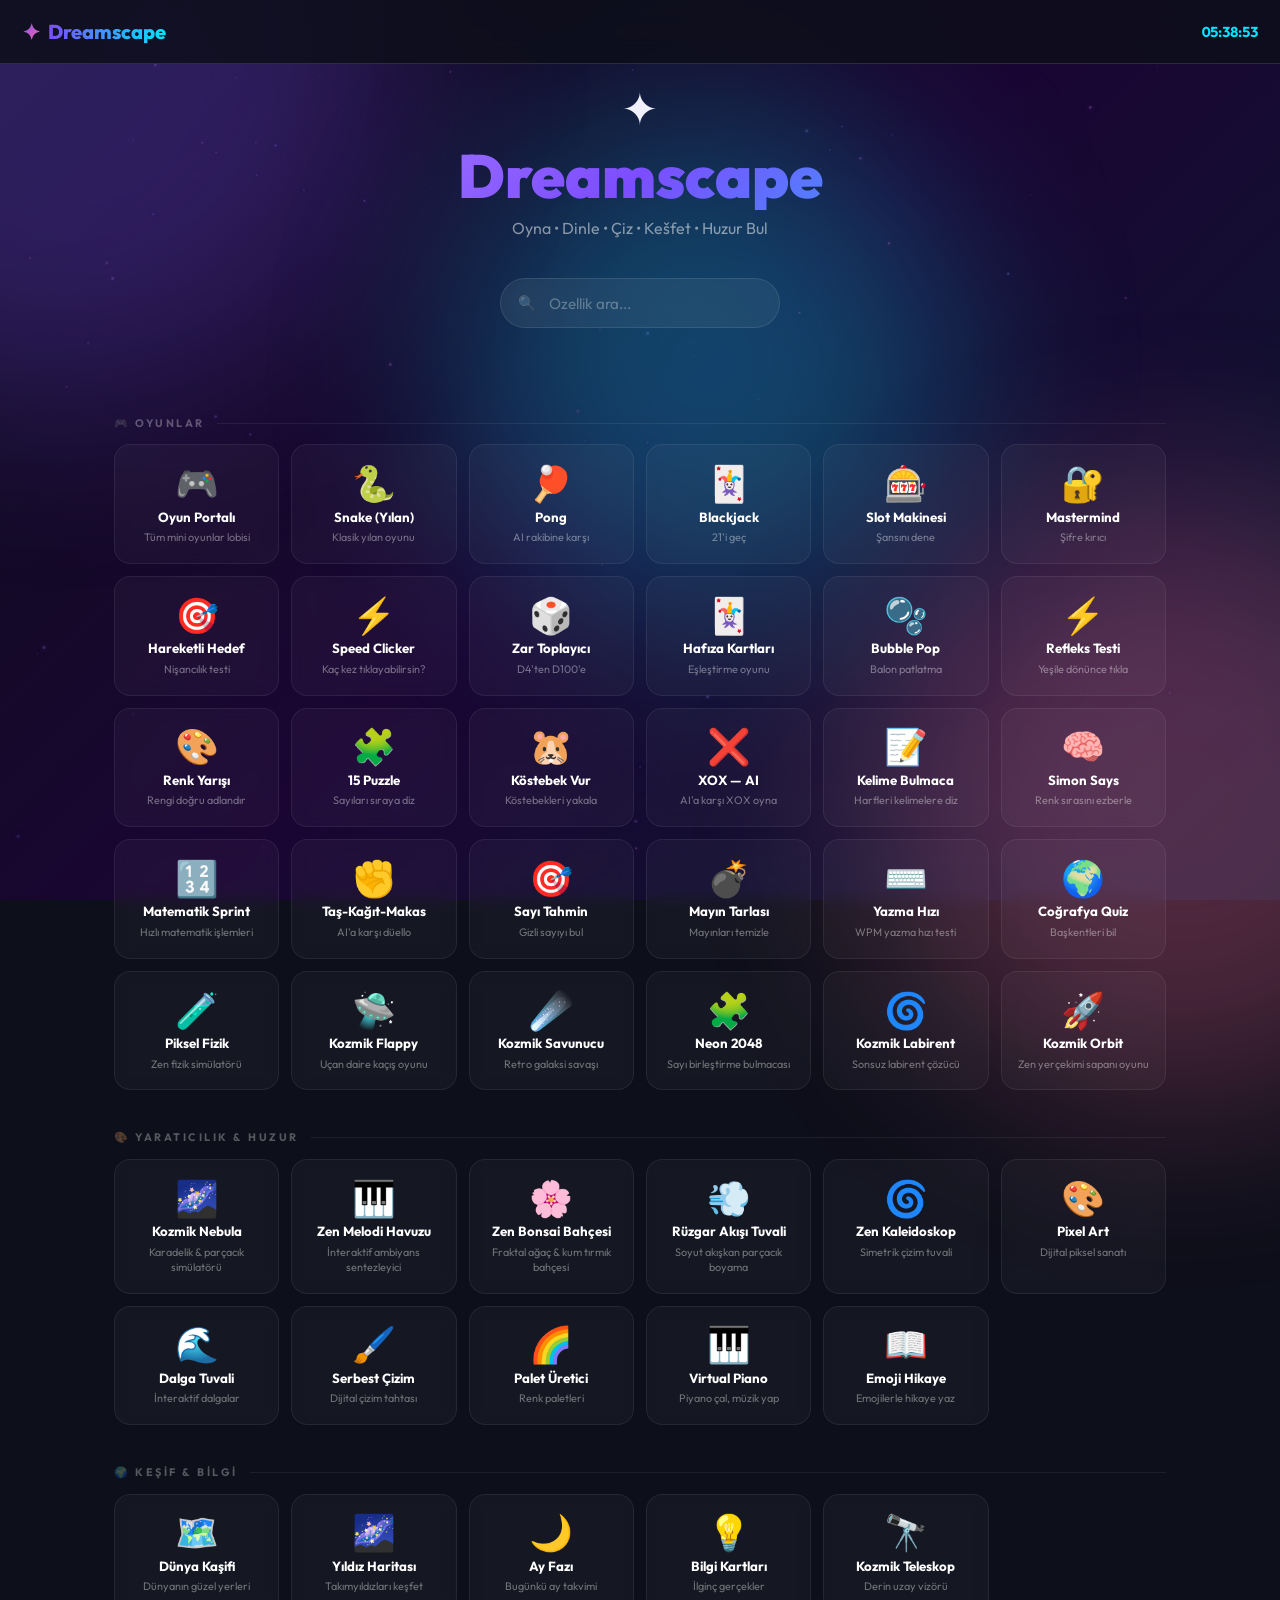
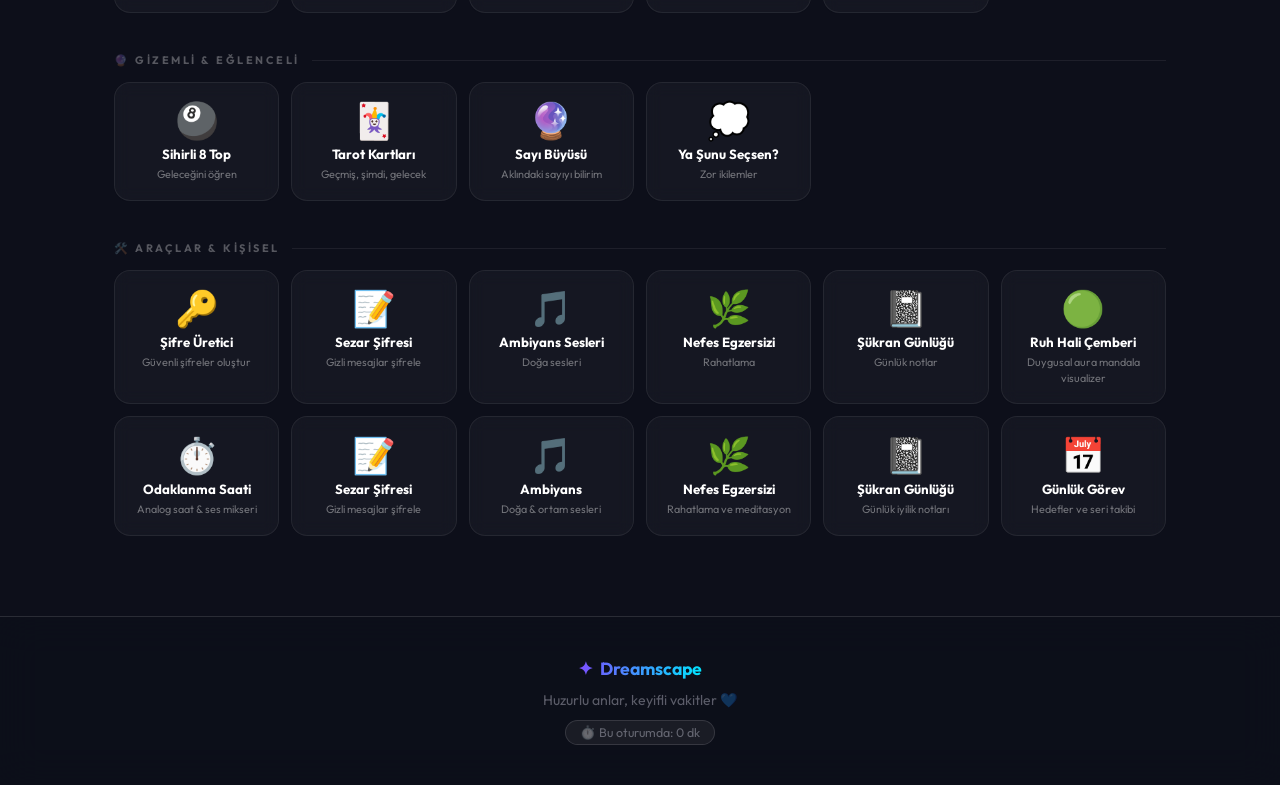
==== commit edbe2792: "Add files via upload" ====
--- a/index.html
+++ b/index.html
@@ -1,4 +1,4 @@
-﻿<!DOCTYPE html>
+<!DOCTYPE html>
 <html lang="tr">
 <head>
   <meta charset="UTF-8" />
@@ -294,6 +294,7 @@
     .canvas-wrap{width:100%;max-width:900px;border-radius:var(--r3);overflow:hidden;border:1px solid var(--gb)}
     #drawingCanvas{display:block;width:100%;height:430px;background:#0a0b14;cursor:crosshair;touch-action:none}
     .canvas-section{display:flex;flex-direction:column;align-items:center}
+    .canvas-section.ds-active{display:flex!important}
 
     /* BREATHE */
     .breathe-types{display:flex;gap:.8rem;flex-wrap:wrap;justify-content:center;margin-bottom:2rem}
@@ -927,6 +928,76 @@
     }
     .hub-card:hover::after { opacity: 1; }
 
+    /* ══ AAA FEATURES ADDITIONAL CSS ══ */
+    .dreampad-cell {
+      aspect-ratio: 1;
+      border-radius: 8px;
+      background: rgba(255, 255, 255, 0.03);
+      border: 1px solid rgba(255, 255, 255, 0.06);
+      cursor: pointer;
+      transition: background 0.1s, transform 0.2s, box-shadow 0.2s;
+    }
+    .dreampad-cell:hover {
+      transform: scale(1.05);
+      background: rgba(255, 255, 255, 0.08);
+      border-color: rgba(255, 255, 255, 0.15);
+    }
+    .dreampad-cell.active {
+      background: var(--a3);
+      border-color: #fff;
+      box-shadow: 0 0 20px var(--a3), inset 0 0 10px rgba(255,255,255,0.5);
+      transform: scale(0.95);
+    }
+
+    /* ══ 2048 TILE STYLING ══ */
+    .m2048-tile {
+      aspect-ratio: 1;
+      border-radius: 8px;
+      display: flex;
+      align-items: center;
+      justify-content: center;
+      font-size: 1.4rem;
+      font-weight: 800;
+      color: #fff;
+      transition: all 0.12s ease;
+      animation: m2048-pop 0.18s ease-out;
+      border: 1px solid rgba(255, 255, 255, 0.08);
+      text-shadow: 0 0 10px rgba(255, 255, 255, 0.45);
+    }
+    .m2048-tile-empty {
+      background: rgba(255, 255, 255, 0.03);
+      border: 1px dashed rgba(255, 255, 255, 0.05);
+      border-radius: 8px;
+    }
+    @keyframes m2048-pop {
+      from { transform: scale(0.6); opacity: 0; }
+      to { transform: scale(1); opacity: 1; }
+    }
+
+    /* ══ NEW AAA MODULES STYLING ══ */
+    .brush-slider {
+      -webkit-appearance: none;
+      width: 120px;
+      height: 4px;
+      background: rgba(255, 255, 255, 0.15);
+      border-radius: 2px;
+      outline: none;
+      transition: background 0.15s;
+    }
+    .brush-slider::-webkit-slider-thumb {
+      -webkit-appearance: none;
+      appearance: none;
+      width: 14px;
+      height: 14px;
+      border-radius: 50%;
+      background: var(--a1);
+      cursor: pointer;
+      box-shadow: 0 0 10px var(--a1);
+      transition: transform 0.1s;
+    }
+    .brush-slider::-webkit-slider-thumb:hover {
+      transform: scale(1.25);
+    }
   </style>
 </head>
 <body>
@@ -993,7 +1064,163 @@
 
     <!-- 1. SNAKE -->
     <div class="game-card">
-      <div class="game-card-header"><span class="game-icon">🐍</span><div><h3>Snake</h3><p>Klasik yılan oyunu</p></div><span class="game-badge">Klasik</span></div>
+      <div class="game-card-header"><span class="game-icon">🐍</span><div><h3>Snake</h3><p>Klasik Yılan Oyunu</p></div><span class="game-badge">Klasik</span></div>
+      <p style="font-size: .83rem; color: var(--tx2); margin-bottom: 1.5rem; line-height: 1.6;">Yemi ye, uzamaya başla ve kendi kuyruğuna ya da duvarlara çarpmadan en yüksek skoru hedefle!</p>
+      <button class="play-btn" onclick="dsGoToSection('snake-sec', '🐍 Yılan Oyunu')">▶ Oyna</button>
+    </div>
+
+    <!-- 2. MEMORY -->
+    <div class="game-card">
+      <div class="game-card-header"><span class="game-icon">🃏</span><div><h3>Hafıza Kartları</h3><p>Çiftleri Eşleştir</p></div><span class="game-badge">Hafıza</span></div>
+      <p style="font-size: .83rem; color: var(--tx2); margin-bottom: 1.5rem; line-height: 1.6;">Kartları tek tek çevir, aklında tut ve eşlerini bularak panoyu en az hamleyle temizle!</p>
+      <button class="play-btn" onclick="dsGoToSection('memory-sec', '🃏 Hafıza Kartları')">▶ Oyna</button>
+    </div>
+
+    <!-- 3. BUBBLE POP -->
+    <div class="game-card">
+      <div class="game-card-header"><span class="game-icon">🫧</span><div><h3>Bubble Pop</h3><p>Balon Patlatma</p></div><span class="game-badge">Rahatlatıcı</span></div>
+      <p style="font-size: .83rem; color: var(--tx2); margin-bottom: 1.5rem; line-height: 1.6;">Baloncukları patlatarak stresini at, çıtır çıtır patlama efektleriyle zihnini tamamen rahatlat!</p>
+      <button class="play-btn" onclick="dsGoToSection('bubble-sec', '🫧 Bubble Pop')">▶ Oyna</button>
+    </div>
+
+    <!-- 4. REACTION -->
+    <div class="game-card">
+      <div class="game-card-header"><span class="game-icon">⚡</span><div><h3>Refleks Testi</h3><p>Yeşile Dönünce Tıkla!</p></div><span class="game-badge">Hızlı</span></div>
+      <p style="font-size: .83rem; color: var(--tx2); margin-bottom: 1.5rem; line-height: 1.6;">Daire yeşile döndüğü anda olabildiğince hızlı tıklayarak refleks süreni milisaniye bazında ölç!</p>
+      <button class="play-btn" onclick="dsGoToSection('reaction-sec', '⚡ Refleks Testi')">▶ Oyna</button>
+    </div>
+
+    <!-- 5. COLOR MATCH -->
+    <div class="game-card">
+      <div class="game-card-header"><span class="game-icon">🎨</span><div><h3>Renk Yarışı</h3><p>Rengi Doğru Adlandır</p></div><span class="game-badge">Görsel</span></div>
+      <p style="font-size: .83rem; color: var(--tx2); margin-bottom: 1.5rem; line-height: 1.6;">Kelimenin rengiyle yazılışı eşleşiyor mu? Hızlıca karar ver, beyninin odaklanma hızını test et!</p>
+      <button class="play-btn" onclick="dsGoToSection('color-sec', '🎨 Renk Yarışı')">▶ Oyna</button>
+    </div>
+
+    <!-- 6. 15 PUZZLE -->
+    <div class="game-card">
+      <div class="game-card-header"><span class="game-icon">🧩</span><div><h3>15 Puzzle</h3><p>Sayıları Sıraya Diz</p></div><span class="game-badge">Zeka</span></div>
+      <p style="font-size: .83rem; color: var(--tx2); margin-bottom: 1.5rem; line-height: 1.6;">Sayı karelerini boşluktan yararlanarak kaydır ve en kısa sürede 1'den 15'e doğru sırala!</p>
+      <button class="play-btn" onclick="dsGoToSection('puzzle-sec', '🧩 15 Puzzle')">▶ Oyna</button>
+    </div>
+
+    <!-- 7. WHACK A MOLE -->
+    <div class="game-card">
+      <div class="game-card-header"><span class="game-icon">🐹</span><div><h3>Köstebek Vur!</h3><p>Hızlı Refleks Testi</p></div><span class="game-badge new-badge">Aksiyon</span></div>
+      <p style="font-size: .83rem; color: var(--tx2); margin-bottom: 1.5rem; line-height: 1.6;">Topraktan aniden fırlayan köstebeklere vurarak reflekslerini konuştur, süre bitmeden en yüksek puanı al!</p>
+      <button class="play-btn" onclick="dsGoToSection('mole-sec', '🐹 Köstebek Vur!')">▶ Oyna</button>
+    </div>
+
+    <!-- 8. TIC TAC TOE -->
+    <div class="game-card">
+      <div class="game-card-header"><span class="game-icon">❌</span><div><h3>XOX — AI</h3><p>Yapay Zekaya Karşı Oyna</p></div><span class="game-badge">Strateji</span></div>
+      <p style="font-size: .83rem; color: var(--tx2); margin-bottom: 1.5rem; line-height: 1.6;">Klasik üç taş oyununda yapay zekaya meydan oku. Doğru stratejiyle rakibini köşeye sıkıştır!</p>
+      <button class="play-btn" onclick="dsGoToSection('ttt-sec', '❌ XOX — AI')">▶ Oyna</button>
+    </div>
+
+    <!-- 9. WORD SCRAMBLE -->
+    <div class="game-card">
+      <div class="game-card-header"><span class="game-icon">📝</span><div><h3>Kelime Bulmaca</h3><p>Karışık Harfleri Düzenle</p></div><span class="game-badge">Kelime</span></div>
+      <p style="font-size: .83rem; color: var(--tx2); margin-bottom: 1.5rem; line-height: 1.6;">Karışık harflerle verilen kelimeyi ve ipucunu gör, doğru tahminle gizli kelimeyi ortaya çıkar!</p>
+      <button class="play-btn" onclick="dsGoToSection('word-sec', '📝 Kelime Bulmaca')">▶ Oyna</button>
+    </div>
+
+    <!-- 10. SIMON SAYS -->
+    <div class="game-card">
+      <div class="game-card-header"><span class="game-icon">🧠</span><div><h3>Simon Says</h3><p>Renk Dizisini Ezberle</p></div><span class="game-badge new-badge">Hafıza</span></div>
+      <p style="font-size: .83rem; color: var(--tx2); margin-bottom: 1.5rem; line-height: 1.6;">Simon'ın yanıp sönen renk dizilerini sırasıyla ezberle ve tekrar et, hafızanın sınırlarını zorla!</p>
+      <button class="play-btn" onclick="dsGoToSection('simon-sec', '🧠 Simon Says')">▶ Oyna</button>
+    </div>
+
+    <!-- 11. MATH SPRINT -->
+    <div class="game-card">
+      <div class="game-card-header"><span class="game-icon">🔢</span><div><h3>Matematik Sprint</h3><p>Zamana Karşı İşlemler</p></div><span class="game-badge">Zeka</span></div>
+      <p style="font-size: .83rem; color: var(--tx2); margin-bottom: 1.5rem; line-height: 1.6;">60 saniyelik süre sınırında karşına çıkan matematik işlemlerini zihinden hızlıca çöz!</p>
+      <button class="play-btn" onclick="dsGoToSection('math-sec', '🔢 Matematik Sprint')">▶ Oyna</button>
+    </div>
+
+    <!-- 12. ROCK PAPER SCISSORS -->
+    <div class="game-card">
+      <div class="game-card-header"><span class="game-icon">✊</span><div><h3>Taş-Kağıt-Makas</h3><p>AI'ya Karşı Oyna</p></div><span class="game-badge">Şans</span></div>
+      <p style="font-size: .83rem; color: var(--tx2); margin-bottom: 1.5rem; line-height: 1.6;">Yapay zekaya karşı taş, kağıt veya makas seçerek şansını ve tahmin gücünü test et!</p>
+      <button class="play-btn" onclick="dsGoToSection('rps-sec', '✊ Taş-Kağıt-Makas')">▶ Oyna</button>
+    </div>
+
+    <!-- 13. NUMBER GUESS -->
+    <div class="game-card">
+      <div class="game-card-header"><span class="game-icon">🎯</span><div><h3>Sayı Tahmin</h3><p>Gizli Sayıyı Bul</p></div><span class="game-badge">Mantık</span></div>
+      <p style="font-size: .83rem; color: var(--tx2); margin-bottom: 1.5rem; line-height: 1.6;">Aklımda tuttuğum 1 ile 100 arasındaki gizli sayıyı daha büyük/daha küçük ipuçlarıyla tahmin et!</p>
+      <button class="play-btn" onclick="dsGoToSection('guess-sec', '🎯 Sayı Tahmin')">▶ Oyna</button>
+    </div>
+
+    <!-- 14. MINESWEEPER -->
+    <div class="game-card wide">
+      <div class="game-card-header"><span class="game-icon">💣</span><div><h3>Mayın Tarlası</h3><p>Klasik Mayın Temizleme</p></div><span class="game-badge new-badge">Strateji</span></div>
+      <p style="font-size: .83rem; color: var(--tx2); margin-bottom: 1.5rem; line-height: 1.6;">Mayınlara basmadan tüm güvenli alanları aç ve mayınlı bölgeleri bayraklarla işaretle!</p>
+      <button class="play-btn" onclick="dsGoToSection('mine-sec', '💣 Mayın Tarlası')">▶ Oyna</button>
+    </div>
+
+    <!-- 15. TYPING SPEED -->
+    <div class="game-card wide">
+      <div class="game-card-header"><span class="game-icon">⌨️</span><div><h3>Yazma Hızı Testi</h3><p>Hız & Doğruluk Ölçümü</p></div><span class="game-badge new-badge">WPM</span></div>
+      <p style="font-size: .83rem; color: var(--tx2); margin-bottom: 1.5rem; line-height: 1.6;">Süre bitmeden ekrandaki kelimeleri hatasız yazarak dakikadaki kelime yazma hızını (WPM) ölç!</p>
+      <button class="play-btn" onclick="dsGoToSection('typing-sec', '⌨️ Yazma Hızı Testi')">▶ Oyna</button>
+    </div>
+
+    <!-- 16. PIKSEL FIZIK -->
+    <div class="game-card">
+      <div class="game-card-header"><span class="game-icon">🧪</span><div><h3>Piksel Fizik</h3><p>Zen Kum Havuzu</p></div><span class="game-badge">Fizik</span></div>
+      <p style="font-size: .83rem; color: var(--tx2); margin-bottom: 1.5rem; line-height: 1.6;">Kum, su, barut, ateş ve asit taneciklerini dök, fiziksel yerçekimi ve zincirleme patlamaları dene!</p>
+      <button class="play-btn" onclick="dsGoToSection('sand-sec', '🧪 Piksel Fizik Simülatörü')">▶ Oyna</button>
+    </div>
+
+    <!-- 17. KOZMIK FLAPPY -->
+    <div class="game-card">
+      <div class="game-card-header"><span class="game-icon">🛸</span><div><h3>Kozmik Flappy</h3><p>Uçan Daire Kaçış</p></div><span class="game-badge new-badge">Arcade</span></div>
+      <p style="font-size: .83rem; color: var(--tx2); margin-bottom: 1.5rem; line-height: 1.6;">Yerçekimine karşı koyarak parlayan uçan daireyi engellerin arasından geçir ve en yüksek skora ulaş!</p>
+      <button class="play-btn" onclick="dsGoToSection('flappy-sec', '🛸 Kozmik Flappy')">▶ Oyna</button>
+    </div>
+
+    <!-- 18. KOZMIK SAVUNUCU -->
+    <div class="game-card">
+      <div class="game-card-header"><span class="game-icon">☄️</span><div><h3>Kozmik Savunucu</h3><p>Galaksi Savaşı</p></div><span class="game-badge new-badge">Aksiyon</span></div>
+      <p style="font-size: .83rem; color: var(--tx2); margin-bottom: 1.5rem; line-height: 1.6;">Sonsuz uzayda savaş geminle lazerler ateşle, üstümüze gelen tehlikeli göktaşlarını yok et!</p>
+      <button class="play-btn" onclick="dsGoToSection('shooter-sec', '☄️ Kozmik Savunucu')">▶ Oyna</button>
+    </div>
+
+    <!-- 19. NEON 2048 -->
+    <div class="game-card">
+      <div class="game-card-header"><span class="game-icon">🧩</span><div><h3>Neon 2048</h3><p>Sayı Birleştirme</p></div><span class="game-badge">Zeka</span></div>
+      <p style="font-size: .83rem; color: var(--tx2); margin-bottom: 1.5rem; line-height: 1.6;">Karoları kaydır, aynı sayıları birleştirerek neon ışıklı kozmik 2048 karosuna ulaşmaya çalış!</p>
+      <button class="play-btn" onclick="dsGoToSection('m2048-sec', '🧩 Neon 2048')">▶ Oyna</button>
+    </div>
+
+    <!-- 20. KOZMIK LABIRENT -->
+    <div class="game-card">
+      <div class="game-card-header"><span class="game-icon">🌀</span><div><h3>Kozmik Labirent</h3><p>Sonsuz Koridorlar</p></div><span class="game-badge">Keşif</span></div>
+      <p style="font-size: .83rem; color: var(--tx2); margin-bottom: 1.5rem; line-height: 1.6;">Procedural (prosedürel) olarak üretilen gizemli labirentte yolunu bul ve çıkış kapısına ulaş!</p>
+      <button class="play-btn" onclick="dsGoToSection('maze-sec', '🌀 Kozmik Labirent')">▶ Oyna</button>
+    </div>
+
+    <!-- 21. KOZMIK ORBIT -->
+    <div class="game-card wide">
+      <div class="game-card-header"><span class="game-icon">🚀</span><div><h3>Kozmik Orbit</h3><p>Zen Yerçekimi Sapanı</p></div><span class="game-badge new-badge">Fizik</span></div>
+      <p style="font-size: .83rem; color: var(--tx2); margin-bottom: 1.5rem; line-height: 1.6;">Gezegenleri sapanla fırlatarak merkez güneşin çekim gücüne kapılışlarını izle, spiral yörüngeler çiz!</p>
+      <button class="play-btn" onclick="dsGoToSection('orbit-sec', '🚀 Kozmik Orbit')">▶ Oyna</button>
+    </div>
+
+  </div>
+</section>
+
+<!-- 1. DEDICATED SNAKE GAME SECTION -->
+<section class="section ds-section" id="snake-sec">
+  <div class="section-header">
+    <div class="section-badge">🐍 Klasik</div>
+    <h2 class="section-title">Yılan Oyunu (Snake)</h2>
+    <p class="section-sub">Kendini yemeden uzayabildiğin kadar uza!</p>
+  </div>
+  <div style="max-width: 480px; margin: 0 auto;">
+    <div class="game-card">
       <div class="game-area" id="snakeArea">
         <canvas id="snakeCanvas"></canvas>
         <div class="game-overlay" id="snakeOverlay">
@@ -1007,10 +1234,18 @@
         <span class="hint">← ↑ → ↓</span>
       </div>
     </div>
-
-    <!-- 2. MEMORY -->
-    <div class="game-card">
-      <div class="game-card-header"><span class="game-icon">🃏</span><div><h3>Hafıza Kartları</h3><p>Çiftleri eşleştir</p></div><span class="game-badge">Hafıza</span></div>
+  </div>
+</section>
+
+<!-- 2. DEDICATED HAFIZA KARTLARI SECTION -->
+<section class="section ds-section" id="memory-sec">
+  <div class="section-header">
+    <div class="section-badge">🃏 Hafıza</div>
+    <h2 class="section-title">Hafıza Kartları</h2>
+    <p class="section-sub">Kartları çevir ve aynı olanları eşleştir!</p>
+  </div>
+  <div style="max-width: 480px; margin: 0 auto;">
+    <div class="game-card">
       <div class="memory-grid" id="memoryGrid"></div>
       <div class="stats-row">
         <span>Hamle: <strong id="memoryMoves">0</strong></span>
@@ -1018,10 +1253,18 @@
         <button class="mini-btn" id="resetMemory">🔄 Yeni</button>
       </div>
     </div>
-
-    <!-- 3. BUBBLE POP -->
-    <div class="game-card">
-      <div class="game-card-header"><span class="game-icon">🫧</span><div><h3>Bubble Pop</h3><p>Baloncuk patlat</p></div><span class="game-badge">Rahatlatıcı</span></div>
+  </div>
+</section>
+
+<!-- 3. DEDICATED BUBBLE POP SECTION -->
+<section class="section ds-section" id="bubble-sec">
+  <div class="section-header">
+    <div class="section-badge">🫧 Rahatlatıcı</div>
+    <h2 class="section-title">Bubble Pop</h2>
+    <p class="section-sub">Baloncukları patlatıp stres at!</p>
+  </div>
+  <div style="max-width: 480px; margin: 0 auto;">
+    <div class="game-card">
       <div class="bubble-arena" id="bubbleArena"></div>
       <div class="stats-row">
         <span>Patlanan: <strong id="bubbleCount">0</strong></span>
@@ -1029,10 +1272,18 @@
         <button class="mini-btn" id="addBubbles">+ Balon Ekle</button>
       </div>
     </div>
-
-    <!-- 4. REACTION -->
-    <div class="game-card">
-      <div class="game-card-header"><span class="game-icon">⚡</span><div><h3>Refleks Testi</h3><p>Yeşile dönünce tıkla!</p></div><span class="game-badge">Hızlı</span></div>
+  </div>
+</section>
+
+<!-- 4. DEDICATED REFLEKS TESTI SECTION -->
+<section class="section ds-section" id="reaction-sec">
+  <div class="section-header">
+    <div class="section-badge">⚡ Hızlı</div>
+    <h2 class="section-title">Refleks Testi</h2>
+    <p class="section-sub">Yeşile dönünce tıkla!</p>
+  </div>
+  <div style="max-width: 480px; margin: 0 auto;">
+    <div class="game-card">
       <div class="reaction-area">
         <button class="reaction-circle" id="reactionCircle">Tıkla!</button>
         <div class="rt-results">
@@ -1042,27 +1293,51 @@
         </div>
       </div>
     </div>
-
-    <!-- 5. COLOR MATCH -->
-    <div class="game-card">
-      <div class="game-card-header"><span class="game-icon">🎨</span><div><h3>Renk Yarışı</h3><p>Rengi doğru adlandır</p></div><span class="game-badge">Görsel</span></div>
+  </div>
+</section>
+
+<!-- 5. DEDICATED RENK YARISI SECTION -->
+<section class="section ds-section" id="color-sec">
+  <div class="section-header">
+    <div class="section-badge">🎨 Görsel</div>
+    <h2 class="section-title">Renk Yarışı</h2>
+    <p class="section-sub">Rengi doğru adlandır!</p>
+  </div>
+  <div style="max-width: 480px; margin: 0 auto;">
+    <div class="game-card">
       <div class="color-area">
         <div class="color-question"><div class="color-target" id="colorTarget"></div><p id="colorQuestion">Bu rengin adı hangisi?</p></div>
         <div class="color-options" id="colorOptions"></div>
         <div class="color-stat-row"><span>Skor: <strong id="colorScore">0</strong></span><span>Can: <strong id="colorLives">❤️❤️❤️</strong></span></div>
       </div>
     </div>
-
-    <!-- 6. 15 PUZZLE -->
-    <div class="game-card">
-      <div class="game-card-header"><span class="game-icon">🧩</span><div><h3>15 Puzzle</h3><p>Sayıları sıraya diz</p></div><span class="game-badge">Zeka</span></div>
+  </div>
+</section>
+
+<!-- 6. DEDICATED 15 PUZZLE SECTION -->
+<section class="section ds-section" id="puzzle-sec">
+  <div class="section-header">
+    <div class="section-badge">🧩 Zeka</div>
+    <h2 class="section-title">15 Puzzle</h2>
+    <p class="section-sub">Sayıları sıraya diz!</p>
+  </div>
+  <div style="max-width: 480px; margin: 0 auto;">
+    <div class="game-card">
       <div class="puzzle-grid" id="puzzleGrid"></div>
       <div class="stats-row"><span>Hamle: <strong id="puzzleMoves">0</strong></span><button class="mini-btn" id="resetPuzzle">🔀 Yeni Oyun</button></div>
     </div>
-
-    <!-- 7. WHACK A MOLE -->
-    <div class="game-card">
-      <div class="game-card-header"><span class="game-icon">🐹</span><div><h3>Köstebek Vur!</h3><p>Çıkan köstebeklere vur</p></div><span class="game-badge new-badge">Aksiyon</span></div>
+  </div>
+</section>
+
+<!-- 7. DEDICATED MOLE SECTION -->
+<section class="section ds-section" id="mole-sec">
+  <div class="section-header">
+    <div class="section-badge">🐹 Aksiyon</div>
+    <h2 class="section-title">Köstebek Vur!</h2>
+    <p class="section-sub">Çıkan köstebeklere vur!</p>
+  </div>
+  <div style="max-width: 480px; margin: 0 auto;">
+    <div class="game-card">
       <div class="mole-info"><span>Süre: <strong id="moleTime">30</strong>s</span><span>Skor: <strong id="moleScore">0</strong></span></div>
       <div class="mole-grid" id="moleGrid">
         <div class="mole-hole" data-hole="0"><div class="mole-inner" id="mole0"></div></div>
@@ -1075,12 +1350,20 @@
         <div class="mole-hole" data-hole="7"><div class="mole-inner" id="mole7"></div></div>
         <div class="mole-hole" data-hole="8"><div class="mole-inner" id="mole8"></div></div>
       </div>
-      <button class="play-btn" id="moleStartBtn">▶ Başlat</button>
-    </div>
-
-    <!-- 8. TIC TAC TOE -->
-    <div class="game-card">
-      <div class="game-card-header"><span class="game-icon">❌</span><div><h3>XOX — AI</h3><p>Yapay zekaya karşı oyna</p></div><span class="game-badge">Strateji</span></div>
+      <button class="play-btn" id="moleStartBtn" style="margin-top:1rem; width:100%">▶ Başlat</button>
+    </div>
+  </div>
+</section>
+
+<!-- 8. DEDICATED TTT SECTION -->
+<section class="section ds-section" id="ttt-sec">
+  <div class="section-header">
+    <div class="section-badge">❌ Strateji</div>
+    <h2 class="section-title">XOX — Yapay Zeka</h2>
+    <p class="section-sub">Yapay zekaya karşı oyna!</p>
+  </div>
+  <div style="max-width: 450px; margin: 0 auto;">
+    <div class="game-card">
       <div class="ttt-status" id="tttStatus">Sen ⭕ — AI ❌ — Sıra sende!</div>
       <div class="ttt-grid" id="tttGrid">
         <button class="ttt-cell" data-i="0"></button><button class="ttt-cell" data-i="1"></button><button class="ttt-cell" data-i="2"></button>
@@ -1094,10 +1377,18 @@
         <button class="mini-btn" id="tttReset" style="margin-left:auto">🔄 Yeni</button>
       </div>
     </div>
-
-    <!-- 9. WORD SCRAMBLE -->
-    <div class="game-card">
-      <div class="game-card-header"><span class="game-icon">📝</span><div><h3>Kelime Bulmaca</h3><p>Karışık harfleri düzenle</p></div><span class="game-badge">Kelime</span></div>
+  </div>
+</section>
+
+<!-- 9. DEDICATED WORD SCRAMBLE SECTION -->
+<section class="section ds-section" id="word-sec">
+  <div class="section-header">
+    <div class="section-badge">📝 Kelime</div>
+    <h2 class="section-title">Kelime Bulmaca</h2>
+    <p class="section-sub">Karışık harfleri düzenle!</p>
+  </div>
+  <div style="max-width: 480px; margin: 0 auto;">
+    <div class="game-card">
       <div class="word-game">
         <div class="word-meta"><span class="word-cat" id="wordCategory">Yükleniyor</span><span class="word-hint-text" id="wordHint"></span></div>
         <div class="scrambled-word" id="scrambledWord"></div>
@@ -1114,10 +1405,18 @@
         </div>
       </div>
     </div>
-
-    <!-- 10. SIMON SAYS -->
-    <div class="game-card">
-      <div class="game-card-header"><span class="game-icon">🧠</span><div><h3>Simon Says</h3><p>Renk dizisini ezberle</p></div><span class="game-badge new-badge">Hafıza</span></div>
+  </div>
+</section>
+
+<!-- 10. DEDICATED SIMON SAYS SECTION -->
+<section class="section ds-section" id="simon-sec">
+  <div class="section-header">
+    <div class="section-badge">🧠 Hafıza</div>
+    <h2 class="section-title">Simon Says</h2>
+    <p class="section-sub">Renk dizisini ezberle!</p>
+  </div>
+  <div style="max-width: 450px; margin: 0 auto;">
+    <div class="game-card">
       <div class="simon-board" id="simonBoard">
         <button class="simon-btn simon-red" id="simonRed"></button>
         <button class="simon-btn simon-blue" id="simonBlue"></button>
@@ -1128,12 +1427,20 @@
         <span>Seviye: <strong id="simonLevel">0</strong></span>
         <span>En İyi: <strong id="simonBest">0</strong></span>
       </div>
-      <button class="play-btn" id="simonStart">▶ Başlat</button>
-    </div>
-
-    <!-- 11. MATH SPRINT -->
-    <div class="game-card">
-      <div class="game-card-header"><span class="game-icon">🔢</span><div><h3>Matematik Sprint</h3><p>60 saniyede hızlı hesapla!</p></div><span class="game-badge">Zeka</span></div>
+      <button class="play-btn" id="simonStart" style="width:100%; margin-top:0.5rem">▶ Başlat</button>
+    </div>
+  </div>
+</section>
+
+<!-- 11. DEDICATED MATH SPRINT SECTION -->
+<section class="section ds-section" id="math-sec">
+  <div class="section-header">
+    <div class="section-badge">🔢 Zeka</div>
+    <h2 class="section-title">Matematik Sprint</h2>
+    <p class="section-sub">60 saniyede hızlı hesapla!</p>
+  </div>
+  <div style="max-width: 480px; margin: 0 auto;">
+    <div class="game-card">
       <div class="math-timer-bar"><div class="math-timer-fill" id="mathTimerFill"></div></div>
       <div class="math-problem" id="mathProblem">Başlatmak için butona bas</div>
       <input type="number" class="math-input" id="mathInput" placeholder="Cevabı gir ve Enter'a bas" disabled autocomplete="off" />
@@ -1142,12 +1449,20 @@
         <span>❌ <strong id="mathWrong">0</strong></span>
         <span>Puan: <strong id="mathScore">0</strong></span>
       </div>
-      <button class="play-btn" id="mathStart">▶ Başlat</button>
-    </div>
-
-    <!-- 12. ROCK PAPER SCISSORS -->
-    <div class="game-card">
-      <div class="game-card-header"><span class="game-icon">✊</span><div><h3>Taş-Kağıt-Makas</h3><p>AI'ya karşı oyna</p></div><span class="game-badge">Şans</span></div>
+      <button class="play-btn" id="mathStart" style="width:100%; margin-top:0.5rem">▶ Başlat</button>
+    </div>
+  </div>
+</section>
+
+<!-- 12. DEDICATED RPS SECTION -->
+<section class="section ds-section" id="rps-sec">
+  <div class="section-header">
+    <div class="section-badge">✊ Şans</div>
+    <h2 class="section-title">Taş-Kağıt-Makas</h2>
+    <p class="section-sub">AI'ya karşı oyna!</p>
+  </div>
+  <div style="max-width: 480px; margin: 0 auto;">
+    <div class="game-card">
       <div class="rps-arena">
         <div class="rps-side"><div class="rps-emoji" id="rpsPlayer">❓</div><small>Sen</small></div>
         <div class="rps-vs">VS</div>
@@ -1165,10 +1480,18 @@
         <span>AI: <strong id="rpsLose">0</strong></span>
       </div>
     </div>
-
-    <!-- 13. NUMBER GUESS -->
-    <div class="game-card">
-      <div class="game-card-header"><span class="game-icon">🎯</span><div><h3>Sayı Tahmin</h3><p>1-100 arasını bul</p></div><span class="game-badge">Mantık</span></div>
+  </div>
+</section>
+
+<!-- 13. DEDICATED NUMBER GUESS SECTION -->
+<section class="section ds-section" id="guess-sec">
+  <div class="section-header">
+    <div class="section-badge">🎯 Mantık</div>
+    <h2 class="section-title">Sayı Tahmin</h2>
+    <p class="section-sub">1-100 arasını bul!</p>
+  </div>
+  <div style="max-width: 480px; margin: 0 auto;">
+    <div class="game-card">
       <div class="guess-number" id="guessDisplay">?</div>
       <div class="guess-hint" id="guessHint">1 ile 100 arasında bir sayı düşündüm...</div>
       <div class="guess-range" id="guessRange">📍 Aralık: 1 — 100</div>
@@ -1182,10 +1505,18 @@
         <button class="mini-btn" id="guessReset">🔄 Yeni</button>
       </div>
     </div>
-
-    <!-- 14. MINESWEEPER -->
-    <div class="game-card wide">
-      <div class="game-card-header"><span class="game-icon">💣</span><div><h3>Mayın Tarlası</h3><p>Sol tık: Aç &nbsp;|&nbsp; Sağ tık: 🚩 Bayrak</p></div><span class="game-badge new-badge">Strateji</span></div>
+  </div>
+</section>
+
+<!-- 14. DEDICATED MINESWEEPER SECTION -->
+<section class="section ds-section" id="mine-sec">
+  <div class="section-header">
+    <div class="section-badge">💣 Strateji</div>
+    <h2 class="section-title">Mayın Tarlası</h2>
+    <p class="section-sub">Sol tık: Aç | Sağ tık: 🚩 Bayrak</p>
+  </div>
+  <div style="max-width: 580px; margin: 0 auto;">
+    <div class="game-card">
       <div class="mine-header">
         <span>💣 Kalan: <strong id="mineCount">10</strong></span>
         <span id="mineStatus" style="font-size:1.2rem;cursor:pointer" title="Yeni oyun">🙂</span>
@@ -1194,10 +1525,18 @@
       </div>
       <div class="mine-grid" id="mineGrid"></div>
     </div>
-
-    <!-- 15. TYPING SPEED -->
-    <div class="game-card wide">
-      <div class="game-card-header"><span class="game-icon">⌨️</span><div><h3>Yazma Hızı Testi</h3><p>WPM (Kelime/Dakika) ölçümü</p></div><span class="game-badge new-badge">WPM</span></div>
+  </div>
+</section>
+
+<!-- 15. DEDICATED TYPING SECTION -->
+<section class="section ds-section" id="typing-sec">
+  <div class="section-header">
+    <div class="section-badge">⌨️ WPM</div>
+    <h2 class="section-title">Yazma Hızı Testi</h2>
+    <p class="section-sub">Klavyedeki hız ve doğruluk oranını ölç!</p>
+  </div>
+  <div style="max-width: 700px; margin: 0 auto;">
+    <div class="game-card">
       <div class="typing-stats">
         <div class="typing-stat"><strong id="typingWPM">0</strong><span>WPM</span></div>
         <div class="typing-stat"><strong id="typingAcc">100</strong><span>% Doğruluk</span></div>
@@ -1206,9 +1545,8 @@
       </div>
       <div class="typing-text" id="typingText">Teste başlamak için aşağıdaki butona bas...</div>
       <textarea class="typing-textarea" id="typingInput" placeholder="Buraya yaz..." disabled rows="2"></textarea>
-      <button class="play-btn" id="typingStart">▶ Testi Başlat</button>
-    </div>
-
+      <button class="play-btn" id="typingStart" style="width:100%; margin-top:0.8rem">▶ Testi Başlat</button>
+    </div>
   </div>
 </section>
 
@@ -1244,7 +1582,7 @@
 </section>
 
 <!-- DRAWING -->
-<section class="section canvas-section" id="canvas-sec">
+<section class="section ds-section canvas-section" id="canvas-sec">
   <div class="section-header"><div class="section-badge">🎨 Çizim</div><h2 class="section-title">Doodle Alanı</h2><p class="section-sub">Aklına ne gelirse çiz</p></div>
   <div class="canvas-toolbar">
     <div class="tool-group"><label class="tool-lbl">Renk</label>
@@ -1791,6 +2129,486 @@
   </div>
 </section>
 
+<!-- COSMIC NEBULA SIMULATOR -->
+<section class="section ds-section" id="nebula-sec">
+  <div class="section-header">
+    <div class="section-badge">🌌 İnteraktif</div>
+    <h2 class="section-title">Kozmik Nebula Simülatörü</h2>
+    <p class="section-sub">Tıklayarak karadelikler oluştur, kozmik tozların dansını izle!</p>
+  </div>
+  <div style="max-width: 900px; margin: 0 auto; display: flex; flex-direction: column; gap: 1rem;">
+    <div class="canvas-toolbar">
+      <div class="tool-group">
+        <label class="tool-lbl">Parçacık Sayısı: <span id="nebulaCountDisplay">1500</span></label>
+        <input type="range" id="nebulaCount" min="200" max="3000" value="1500" class="brush-slider" />
+      </div>
+      <div class="tool-group">
+        <label class="tool-lbl">Çekim Gücü</label>
+        <input type="range" id="nebulaGravity" min="1" max="10" value="5" class="brush-slider" />
+      </div>
+      <div class="tool-group">
+        <label class="tool-lbl">Renk Teması</label>
+        <div class="tool-btns">
+          <button class="tool-btn active" id="nebulaThemeCosmic">🌌 Kozmik</button>
+          <button class="tool-btn" id="nebulaThemeSupernova">💥 Süpernova</button>
+          <button class="tool-btn" id="nebulaThemeAurora">💚 Aurora</button>
+        </div>
+      </div>
+      <button class="clear-btn" id="clearNebula">🗑️ Temizle</button>
+      <button class="save-btn" id="resetNebula">🔄 Yeniden Başlat</button>
+    </div>
+    <div class="drawing-canvas-wrapper">
+      <canvas id="nebulaCanvas" style="display:block; width:100%; height:450px; background:#04050d;"></canvas>
+    </div>
+    <p style="font-size: .78rem; color: var(--tx3); text-align: center;">Tıklayarak çekim merkezleri yerleştirebilirsin. Yerleştirdiğin merkezler parçacıkları yörüngesine çeker!</p>
+  </div>
+</section>
+
+<!-- ZEN AMBIENT PAD -->
+<section class="section ds-section" id="dreampad-sec">
+  <div class="section-header">
+    <div class="section-badge">🎹 Ambiyans</div>
+    <h2 class="section-title">Zen Melodi Havuzu</h2>
+    <p class="section-sub">Parmağını veya fareyi karelerin üzerinde gezdir, büyüleyici tınılar üret!</p>
+  </div>
+  <div style="max-width: 600px; margin: 0 auto; display: flex; flex-direction: column; gap: 1.5rem; align-items: center;">
+    <div class="pomo-modes">
+      <button class="pomo-mode-btn active" id="dreampadSoundWarm">🎯 Ilık Dalga</button>
+      <button class="pomo-mode-btn" id="dreampadSoundEcho">🚀 Uzay Eko</button>
+      <button class="pomo-mode-btn" id="dreampadSoundDeep">🌿 Derin Zen</button>
+    </div>
+    
+    <!-- 6x6 Pad Grid -->
+    <div class="dreampad-grid" id="dreampadGrid" style="display: grid; grid-template-columns: repeat(6, 1fr); gap: 8px; width: 100%; max-width: 450px; background: rgba(255,255,255,0.02); padding: 12px; border-radius: var(--r3); border: 1px solid var(--gb);">
+      <!-- Generated dynamically in JS -->
+    </div>
+
+    <div style="display: flex; gap: 2rem; align-items: center; width: 100%; justify-content: center; flex-wrap: wrap;">
+      <div class="vol-control">
+        <span>🔉</span>
+        <input type="range" id="dreampadVolume" min="0" max="100" value="50" class="vol-slider" />
+        <span>🔊</span>
+      </div>
+      <button class="play-stop-btn" id="dreampadAutoPlay" style="box-shadow: 0 8px 30px rgba(0,229,255,0.25); background: linear-gradient(135deg, var(--a3), var(--a1));">✨ Auto-Dream (Otomatik)</button>
+    </div>
+    <p style="font-size: .78rem; color: var(--tx3); text-align: center;">Fareyle kareler üzerinde gezinirken veya tıklarken pentatonik notalar çalar. Auto-Dream ile arka planda kendi kendine akan sakinleştirici ezgiler oluşturabilirsin.</p>
+  </div>
+</section>
+
+<!-- ZEN BONSAI GARDEN -->
+<section class="section ds-section" id="bonsai-sec">
+  <div class="section-header">
+    <div class="section-badge">🌸 Doğa</div>
+    <h2 class="section-title">Zen Bonsai Bahçesi</h2>
+    <p class="section-sub">Fraktal matematik ile kendi dijital ağacını büyüt ve kumları tırmıkla!</p>
+  </div>
+  <div style="max-width: 900px; margin: 0 auto; display: flex; flex-direction: column; gap: 1rem;">
+    <div class="canvas-toolbar">
+      <div class="tool-group">
+        <label class="tool-lbl">Ağaç Tipi</label>
+        <div class="tool-btns">
+          <button class="tool-btn active" id="bonsaiTypeSakura">🌸 Sakura</button>
+          <button class="tool-btn" id="bonsaiTypeOak">🌳 Neon Meşe</button>
+          <button class="tool-btn" id="bonsaiTypeFern">🌿 Siber Eğrelti</button>
+        </div>
+      </div>
+      <div class="tool-group">
+        <label class="tool-lbl">Ağaç Boyutu: <span id="bonsaiDepthDisplay">7</span> Seviye</label>
+        <input type="range" id="bonsaiDepth" min="4" max="9" value="7" class="brush-slider" />
+      </div>
+      <div class="tool-group">
+        <label class="tool-lbl">Rüzgar Esintisi</label>
+        <input type="range" id="bonsaiWind" min="0" max="10" value="2" class="brush-slider" />
+      </div>
+      <div class="tool-group">
+        <label class="tool-lbl">Mod</label>
+        <div class="tool-btns">
+          <button class="tool-btn active" id="bonsaiToolPlant">🌱 Ağaç Büyüt</button>
+          <button class="tool-btn" id="bonsaiToolRake">🧹 Kum Tırmıkla</button>
+        </div>
+      </div>
+      <button class="clear-btn" id="clearBonsai">🗑️ Temizle</button>
+      <button class="save-btn" id="saveBonsai">💾 Kaydet</button>
+    </div>
+    <div class="drawing-canvas-wrapper" style="position: relative;">
+      <canvas id="bonsaiCanvas" style="display:block; width:100%; height:450px; background:#0b0c16;"></canvas>
+      <div id="bonsaiWaterGlow" style="position: absolute; bottom: 10px; right: 15px; font-size: .78rem; color: var(--a4); text-shadow: 0 0 8px var(--a4);">☯ Zen Bahçesi Sakinliği</div>
+    </div>
+    <p style="font-size: .78rem; color: var(--tx3); text-align: center;">Tıklayarak yeni ağaçlar dikebilirsin. 'Kum Tırmıkla' moduna geçerek zemin üzerinde pürüzsüz huzur dalgaları çizebilirsin.</p>
+  </div>
+</section>
+
+<!-- VECTOR FLOW FIELD PAINT -->
+<section class="section ds-section" id="flowfield-sec">
+  <div class="section-header">
+    <div class="section-badge">💨 Akışkan</div>
+    <h2 class="section-title">Rüzgar Akışı Tuvali</h2>
+    <p class="section-sub">Renklerin akışına yön ver, rüzgar esintili eşsiz soyut tablolar çiz!</p>
+  </div>
+  <div style="max-width: 900px; margin: 0 auto; display: flex; flex-direction: column; gap: 1rem;">
+    <div class="canvas-toolbar">
+      <div class="tool-group">
+        <label class="tool-lbl">Akış Hızı</label>
+        <input type="range" id="flowSpeed" min="1" max="10" value="4" class="brush-slider" />
+      </div>
+      <div class="tool-group">
+        <label class="tool-lbl">Parçacık Ömrü</label>
+        <input type="range" id="flowLife" min="20" max="200" value="80" class="brush-slider" />
+      </div>
+      <div class="tool-group">
+        <label class="tool-lbl">Renk Paleti</label>
+        <div class="tool-btns">
+          <button class="tool-btn active" id="flowPalRainbow">🌈 Spektrum</button>
+          <button class="tool-btn" id="flowPalOcean">💙 Okyanus</button>
+          <button class="tool-btn" id="flowPalFire">🔥 Lav</button>
+        </div>
+      </div>
+      <button class="clear-btn" id="clearFlow">🗑️ Temizle</button>
+      <button class="save-btn" id="saveFlow">💾 Resmi Kaydet</button>
+    </div>
+    <div class="drawing-canvas-wrapper">
+      <canvas id="flowfieldCanvas" style="display:block; width:100%; height:450px; background:#030308; cursor:crosshair;"></canvas>
+    </div>
+    <p style="font-size: .78rem; color: var(--tx3); text-align: center;">Farenizi sürükleyerek görünmez rüzgarlar oluşturun. Binlerce parlayan parçacık oluşturduğunuz hava akımlarına kapılıp akıcı izler bırakacaktır.</p>
+</section>
+
+<!-- PIXEL SAND PHYSICS SIMULATOR -->
+<section class="section ds-section" id="sand-sec">
+  <div class="section-header">
+    <div class="section-badge">🧪 Kum Havuzu</div>
+    <h2 class="section-title">Piksel Fizik Simülatörü</h2>
+    <p class="section-sub">Farklı elementleri sprey et, fiziksel ve kimyasal reaksiyonları gözlemle!</p>
+  </div>
+  <div style="max-width: 900px; margin: 0 auto; display: flex; flex-direction: column; gap: 1rem;">
+    <div class="canvas-toolbar">
+      <div class="tool-group">
+        <label class="tool-lbl">Element Seçimi</label>
+        <div class="tool-btns" style="flex-wrap: wrap;">
+          <button class="tool-btn active" id="sandElSand">🟡 Kum</button>
+          <button class="tool-btn" id="sandElWater">🔵 Su</button>
+          <button class="tool-btn" id="sandElGunpowder">🟣 Barut</button>
+          <button class="tool-btn" id="sandElFire">🔴 Ateş</button>
+          <button class="tool-btn" id="sandElAcid">🟢 Asit</button>
+          <button class="tool-btn" id="sandElWall">🔲 Duvar</button>
+        </div>
+      </div>
+      <div class="tool-group">
+        <label class="tool-lbl">Sprey Boyutu: <span id="sandBrushDisplay">4</span>px</label>
+        <input type="range" id="sandBrushSize" min="1" max="10" value="4" class="brush-slider" />
+      </div>
+      <button class="clear-btn" id="clearSand">🗑️ Temizle</button>
+      <button class="save-btn" id="presetSand">💥 Barut Fıçısı Patlat!</button>
+    </div>
+    <div class="drawing-canvas-wrapper">
+      <canvas id="sandCanvas" style="display:block; width:100%; height:430px; background:#07070c; cursor:crosshair;"></canvas>
+    </div>
+    <p style="font-size: .78rem; color: var(--tx3); text-align: center;">Elementleri tuvale püskürtmek için farenizi basılı tutup sürükleyin. Ateşle barutu patlatabilir, asitle duvarları eritebilirsiniz!</p>
+  </div>
+</section>
+
+<!-- COSMIC FLAPPY ARCADE -->
+<section class="section ds-section" id="flappy-sec">
+  <div class="section-header">
+    <div class="section-badge">🛸 Arcade</div>
+    <h2 class="section-title">Kozmik Flappy</h2>
+    <p class="section-sub">Boşluk tuşuna veya ekrana basarak UFO'yu uçur, engelleri aş!</p>
+  </div>
+  <div style="max-width: 480px; margin: 0 auto;">
+    <div class="game-card" style="padding: 1rem;">
+      <div class="target-stat-bar" style="margin-bottom: 0.8rem;">
+        <span>Skor: <strong id="flappyScore">0</strong></span>
+        <span>En İyi: <strong id="flappyBest">0</strong></span>
+      </div>
+      <div class="game-area" style="aspect-ratio: 4/3; height: 320px; width: 100%;">
+        <canvas id="flappyCanvas" style="display:block; width:100%; height:100%; background:#060814;"></canvas>
+        <div class="game-overlay" id="flappyOverlay">
+          <div class="overlay-icon">🛸</div>
+          <p>Kozmik Flappy</p>
+          <button class="play-btn" id="flappyStartBtn">▶ Başlat</button>
+          <p style="font-size: 0.72rem; color: var(--tx3); margin-top: 5px;">[Boşluk] / Tıkla</p>
+        </div>
+      </div>
+    </div>
+  </div>
+</section>
+
+<!-- GALAXY SHOOTER ARCADE -->
+<section class="section ds-section" id="shooter-sec">
+  <div class="section-header">
+    <div class="section-badge">☄️ Savaş</div>
+    <h2 class="section-title">Kozmik Savunucu</h2>
+    <p class="section-sub">Göktaşlarını vurarak gezegeni koru! Yön Tuşları veya Fare ile hareket et.</p>
+  </div>
+  <div style="max-width: 480px; margin: 0 auto;">
+    <div class="game-card" style="padding: 1rem;">
+      <div class="target-stat-bar" style="margin-bottom: 0.8rem;">
+        <span>Skor: <strong id="shooterScore">0</strong></span>
+        <span>En İyi: <strong id="shooterBest">0</strong></span>
+      </div>
+      <div class="game-area" style="aspect-ratio: 4/3; height: 320px; width: 100%;">
+        <canvas id="shooterCanvas" style="display:block; width:100%; height:100%; background:#04040a;"></canvas>
+        <div class="game-overlay" id="shooterOverlay">
+          <div class="overlay-icon">☄️</div>
+          <p>Kozmik Savunucu</p>
+          <button class="play-btn" id="shooterStartBtn">▶ Başlat</button>
+          <p style="font-size: 0.72rem; color: var(--tx3); margin-top: 5px;">[←][→] Git / [Boşluk] Ateş</p>
+        </div>
+      </div>
+    </div>
+  </div>
+</section>
+
+<!-- NEON 2048 PUZZLE -->
+<section class="section ds-section" id="m2048-sec">
+  <div class="section-header">
+    <div class="section-badge">🧩 Zeka</div>
+    <h2 class="section-title">Neon 2048</h2>
+    <p class="section-sub">Kareleri kaydır, aynı sayıları birleştir ve 2048'e ulaş!</p>
+  </div>
+  <div style="max-width: 450px; margin: 0 auto;">
+    <div class="game-card" style="display: flex; flex-direction: column; gap: 1rem;">
+      <div style="display: flex; justify-content: space-between; align-items: center;">
+        <div style="display: flex; gap: 0.5rem;">
+          <div class="typing-stat-box" style="padding: 6px 12px; min-width: 60px;">
+            <strong id="m2048Score" style="font-size: 1.2rem;">0</strong>
+            <span style="font-size: 0.6rem;">Skor</span>
+          </div>
+          <div class="typing-stat-box" style="padding: 6px 12px; min-width: 60px;">
+            <strong id="m2048Best" style="font-size: 1.2rem;">0</strong>
+            <span style="font-size: 0.6rem;">En İyi</span>
+          </div>
+        </div>
+        <button class="mini-btn" id="resetM2048">🔄 Yenile</button>
+      </div>
+      
+      <!-- 2048 Grid Container -->
+      <div id="m2048GridContainer" style="display: grid; grid-template-columns: repeat(4, 1fr); gap: 10px; background: rgba(0,0,0,0.35); padding: 12px; border-radius: var(--r2); aspect-ratio: 1; border: 1px solid var(--gb);">
+        <!-- Generated dynamically in JS -->
+      </div>
+      <p style="font-size: 0.72rem; color: var(--tx3); text-align: center;">Klavye yön tuşlarını [←][↑][→][↓] veya fare sürüklemesini kullanarak karoları hareket ettirebilirsiniz.</p>
+    </div>
+  </div>
+</section>
+
+<!-- NEON MAZE SOLVER -->
+<section class="section ds-section" id="maze-sec">
+  <div class="section-header">
+    <div class="section-badge">🗺️ Keşif</div>
+    <h2 class="section-title">Kozmik Labirent</h2>
+    <p class="section-sub">Çıkış kapısına ulaşarak kozmik enerjiyi serbest bırak!</p>
+  </div>
+  <div style="max-width: 500px; margin: 0 auto;">
+    <div class="game-card" style="display: flex; flex-direction: column; gap: 1rem; padding: 1.2rem;">
+      <div style="display: flex; gap: 0.5rem; align-items: center; justify-content: space-between; flex-wrap: wrap;">
+        <div class="pomo-modes" style="margin: 0;">
+          <button class="pomo-mode-btn active" id="mazeDiffEasy">🌱 Kolay</button>
+          <button class="pomo-mode-btn" id="mazeDiffMedium">🌳 Orta</button>
+          <button class="pomo-mode-btn" id="mazeDiffHard">🔥 Zor</button>
+        </div>
+        <button class="mini-btn" id="resetMazeBtn">🔄 Yeni Harita</button>
+      </div>
+      <div class="game-area" style="aspect-ratio: 1; width: 100%; height: auto;">
+        <canvas id="mazeCanvas" style="display:block; width:100%; height:100%; background:#07080f;"></canvas>
+        <div class="game-overlay" id="mazeOverlay">
+          <div class="overlay-icon">🌀</div>
+          <p>Labirent Hazırlanıyor</p>
+          <button class="play-btn" id="mazeStartBtn">▶ Oyunu Başlat</button>
+          <p style="font-size: 0.72rem; color: var(--tx3); margin-top: 5px;">[←][↑][→][↓] tuşlarıyla hareket et</p>
+        </div>
+      </div>
+    </div>
+  </div>
+</section>
+
+<!-- KOZMİK TELESKOP -->
+<section class="section ds-section" id="telescope-sec">
+  <div class="section-header">
+    <div class="section-badge">🗺️ Keşif & Bilgi</div>
+    <h2 class="section-title">Kozmik Teleskop</h2>
+    <p class="section-sub">Gökyüzü koordinatlarını kaydırarak derin uzay nebularını ve astronomi olaylarını keşfet!</p>
+  </div>
+  <div style="max-width: 900px; margin: 0 auto; display: flex; flex-direction: column; gap: 1.5rem;">
+    <div class="canvas-toolbar">
+      <div class="tool-group">
+        <label class="tool-lbl">Koordinat Seçenekleri</label>
+        <div class="tool-btns" style="flex-wrap: wrap;">
+          <button class="tool-btn active" id="telPreset1">🌌 Orion Nebulası</button>
+          <button class="tool-btn" id="telPreset2">🌀 Andromeda Galaksisi</button>
+          <button class="tool-btn" id="telPreset3">🪐 Satürn Halkaları</button>
+          <button class="tool-btn" id="telPreset4">🕳️ Sagittarius A* (Kara Delik)</button>
+        </div>
+      </div>
+      <div class="tool-group">
+        <label class="tool-lbl">Yakınlaştırma (Zoom): <span id="telZoomDisplay">1.0</span>x</label>
+        <input type="range" id="telZoomSlider" min="1.0" max="5.0" step="0.1" value="1.0" class="brush-slider" />
+      </div>
+    </div>
+    <div style="display: grid; grid-template-columns: 2fr 1fr; gap: 1.5rem; flex-wrap: wrap;">
+      <div class="drawing-canvas-wrapper" style="position: relative;">
+        <canvas id="telescopeCanvas" style="display:block; width:100%; height:420px; background:#020208; cursor:crosshair;"></canvas>
+        <div id="telescopeCoords" style="position: absolute; bottom: 15px; left: 15px; background: rgba(0,0,0,0.7); padding: 4px 10px; border-radius: 4px; font-family: monospace; font-size: 0.75rem; border: 1px solid var(--gb); color: #00e5ff;">RA: 05h 35m / DEC: -05° 23'</div>
+      </div>
+      <div class="game-card" style="padding: 1.2rem; display: flex; flex-direction: column; gap: 0.8rem; justify-content: flex-start; height: 100%;">
+        <div class="game-card-header"><span class="game-icon" id="telInfoIcon">🌌</span><div><h3 id="telInfoTitle">Orion Nebulası</h3><p>Koordinat Kilitlendi</p></div></div>
+        <p id="telInfoDesc" style="font-size: .8rem; color: var(--tx2); line-height: 1.6; margin: 0;">Avcı Takımyıldızı kuşağının hemen güneyinde yer alan devasa bir yıldız oluşum bölgesidir. Dünyaya yaklaşık 1344 ışık yılı uzaklıktadır ve çıplak gözle dahi hafif bir pus şeklinde görülebilir.</p>
+        <div style="margin-top: auto; border-top: 1px solid var(--gb); padding-top: 0.8rem; display: flex; flex-direction: column; gap: 0.4rem; font-size: 0.72rem; color: var(--tx3);">
+          <div>✨ Kategori: Yıldız Oluşum Bulutsusu</div>
+          <div>📏 Çap: Yaklaşık 24 Işık Yılı</div>
+          <div>🔬 Gözlem Oranı: %100 Kararlı</div>
+        </div>
+      </div>
+    </div>
+  </div>
+</section>
+
+<!-- RUH HALİ ÇEMBERİ -->
+<section class="section ds-section" id="aura-sec">
+  <div class="section-header">
+    <div class="section-badge">🌿 Araçlar & Kişisel</div>
+    <h2 class="section-title">Ruh Hali Çemberi</h2>
+    <p class="section-sub">Mevcut ruh halini seç, matematiksel harmoniyle dans eden aura mandalanı ve zihinsel sakinleşme önerilerini keşfet!</p>
+  </div>
+  <div style="max-width: 850px; margin: 0 auto; display: flex; flex-direction: column; gap: 1.5rem;">
+    <div style="display: flex; gap: 1rem; justify-content: center; flex-wrap: wrap;">
+      <button class="play-btn active" id="moodCalm" style="background: linear-gradient(135deg, #00c853, #00b894); color: #fff; border: none; padding: 10px 20px; font-weight: 700;">🟢 Sakin & Huzurlu</button>
+      <button class="play-btn" id="moodFocus" style="background: rgba(0,229,255,0.15); border: 1px solid #00e5ff; color: #fff; padding: 10px 20px;">🔵 Odaklanmış</button>
+      <button class="play-btn" id="moodCreative" style="background: rgba(124,77,255,0.15); border: 1px solid #7c4dff; color: #fff; padding: 10px 20px;">🟣 Yaratıcı</button>
+      <button class="play-btn" id="moodEnergetic" style="background: rgba(255,234,0,0.15); border: 1px solid #ffea00; color: #fff; padding: 10px 20px;">🟡 Enerjik & Canlı</button>
+      <button class="play-btn" id="moodTired" style="background: rgba(255,112,67,0.15); border: 1px solid #ff7043; color: #fff; padding: 10px 20px;">🟠 Yorgun & Gergin</button>
+    </div>
+    <div style="display: grid; grid-template-columns: 1fr 1fr; gap: 1.5rem; align-items: center; flex-wrap: wrap;">
+      <div class="drawing-canvas-wrapper" style="aspect-ratio: 1; max-width: 400px; margin: 0 auto; width: 100%;">
+        <canvas id="auraCanvas" style="display:block; width:100%; height:100%; background:#030309; border-radius: 50%; border: 1px solid var(--gb);"></canvas>
+      </div>
+      <div class="game-card" style="padding: 1.5rem; min-height: 280px; display: flex; flex-direction: column; justify-content: center; gap: 1rem;">
+        <div style="font-size: 0.72rem; color: #00c853; font-weight: 800; text-transform: uppercase; letter-spacing: 1px;" id="auraStatusBadge">Aura Durumu: Sakin & Huzurlu</div>
+        <h3 id="auraTipTitle" style="font-size: 1.3rem; margin: 0;">Zihniniz Bir Liman</h3>
+        <p id="auraTipDesc" style="font-size: 0.85rem; color: var(--tx2); line-height: 1.6; margin: 0;">Harika bir dengedesiniz. Bu anı taçlandırmak için burnunuzdan 4 saniye nefes alın, 4 saniye tutun ve 4 saniyede yavaşça verin. Doğanın yeşil frekansları auranızı korumaya devam ediyor.</p>
+        <div style="font-size: 0.75rem; color: var(--tx3); border-top: 1px solid var(--gb); padding-top: 0.8rem; display: flex; gap: 1rem;">
+          <span>🧘 Frekans: <strong>528 Hz</strong></span>
+          <span>🌀 Çakra: <strong>Kalp (Anahata)</strong></span>
+        </div>
+      </div>
+    </div>
+  </div>
+</section>
+
+<!-- ZEN KALEİDOSKOP -->
+<section class="section ds-section" id="kaleido-sec">
+  <div class="section-header">
+    <div class="section-badge">🎨 Yaratıcılık & Huzur</div>
+    <h2 class="section-title">Zen Kaleidoskop</h2>
+    <p class="section-sub">Tuval üzerinde sürükleyerek çizim yapın. Çizgileriniz 8 simetrik eksende çoğaltılarak büyüleyici mandalalar oluşturacaktır.</p>
+  </div>
+  <div style="max-width: 900px; margin: 0 auto; display: flex; flex-direction: column; gap: 1.2rem;">
+    <div class="canvas-toolbar">
+      <div class="tool-group">
+        <label class="tool-lbl">Renk Modu</label>
+        <div class="tool-btns">
+          <button class="tool-btn active" id="kalColNeon">🌈 Neon Spektrum</button>
+          <button class="tool-btn" id="kalColGold">✨ Altın Işıltı</button>
+          <button class="tool-btn" id="kalColOcean">🌊 Okyanus Esintisi</button>
+        </div>
+      </div>
+      <div class="tool-group">
+        <label class="tool-lbl">Fırça Kalınlığı: <span id="kalBrushDisplay">3</span>px</label>
+        <input type="range" id="kalBrushSize" min="1" max="10" value="3" class="brush-slider" />
+      </div>
+      <div class="tool-group">
+        <label class="tool-lbl">Sönme Hızı (Decay)</label>
+        <input type="range" id="kalDecay" min="0" max="100" value="15" class="brush-slider" />
+      </div>
+      <button class="clear-btn" id="clearKal">🗑️ Temizle</button>
+    </div>
+    <div class="drawing-canvas-wrapper">
+      <canvas id="kaleidoCanvas" style="display:block; width:100%; height:450px; background:#010105; cursor:crosshair;"></canvas>
+    </div>
+    <p style="font-size: .78rem; color: var(--tx3); text-align: center;">Farenizi veya parmağınızı tuval üzerinde gezdirerek göz alıcı, simetrik geometrik desenler üretin. Çizimler sönme hızına göre yavaşça silinerek akıcı bir deneyim sunar.</p>
+  </div>
+</section>
+
+<!-- KOZMİK ORBİT -->
+<section class="section ds-section" id="orbit-sec">
+  <div class="section-header">
+    <div class="section-badge">🚀 Eğlenceli & Fizik</div>
+    <h2 class="section-title">Kozmik Orbit</h2>
+    <p class="section-sub">Yerçekimi merkezli uzay tuvalinde basılı tutup gererek gezegenleri fırlat ve kozmik yörüngeler tasarla!</p>
+  </div>
+  <div style="max-width: 900px; margin: 0 auto; display: flex; flex-direction: column; gap: 1.2rem;">
+    <div class="canvas-toolbar">
+      <div class="tool-group">
+        <label class="tool-lbl">Gezegen Tipi</label>
+        <div class="tool-btns">
+          <button class="tool-btn active" id="orbTypeNormal">🪐 Normal Gezegen</button>
+          <button class="tool-btn" id="orbTypeMassive">☄️ Ağır Göktaşı</button>
+          <button class="tool-btn" id="orbTypeLight">✨ Mini Uydu</button>
+        </div>
+      </div>
+      <button class="clear-btn" id="clearOrbit">🗑️ Evreni Temizle</button>
+      <button class="save-btn" id="resetOrbitSun">☀️ Çekim Gücü Ekle</button>
+    </div>
+    <div class="drawing-canvas-wrapper" style="position: relative;">
+      <canvas id="orbitCanvas" style="display:block; width:100%; height:460px; background:#020207; cursor:crosshair;"></canvas>
+      <div style="position: absolute; top: 15px; left: 15px; background: rgba(0,0,0,0.65); padding: 5px 12px; border-radius: var(--r1); font-size: 0.75rem; border: 1px solid var(--gb); color: var(--tx2);">
+        Sistemdeki Gökcisimleri: <strong id="orbitCount" style="color: #ffea00;">1</strong>
+      </div>
+    </div>
+    <p style="font-size: .78rem; color: var(--tx3); text-align: center;">Farenizle tuvalde basılı tutup sürükleyerek yön ve hız vektörünü ayarlayın, ardından bırakarak yeni bir gezegen fırlatın. Merkezdeki parlayan güneşin kütleçekim kuvvetine kapılan gezegenlerin spiral dansını izleyin.</p>
+  </div>
+</section>
+
+<!-- ZEN ODAKLANMA SAATİ -->
+<section class="section ds-section" id="zenclock-sec">
+  <div class="section-header">
+    <div class="section-badge">⏱️ Araçlar & Kişisel</div>
+    <h2 class="section-title">Zen Odaklanma Saati</h2>
+    <p class="section-sub">Cam analog saat tasarımıyla zamanı takip et, arka plan doğa sesleriyle zihnini dinlendir!</p>
+  </div>
+  <div style="max-width: 800px; margin: 0 auto; display: grid; grid-template-columns: 1fr 1fr; gap: 2rem; align-items: center; flex-wrap: wrap;">
+    <div style="display: flex; flex-direction: column; align-items: center; gap: 1.5rem;">
+      <div class="drawing-canvas-wrapper" style="aspect-ratio: 1; border-radius: 50%; max-width: 320px; width: 100%;">
+        <canvas id="zenClockCanvas" style="display:block; width:100%; height:100%; background:radial-gradient(circle, #090a16, #020207); border-radius: 50%; border: 1px solid var(--gb);"></canvas>
+      </div>
+      <div style="font-size: 1.8rem; font-family: monospace; font-weight: 700; color: #fff; letter-spacing: 2px;" id="zenClockDigital">00:00:00</div>
+    </div>
+    <div class="game-card" style="padding: 1.5rem; display: flex; flex-direction: column; gap: 1.2rem; justify-content: flex-start;">
+      <h3 style="margin: 0; font-size: 1.2rem;">Kozmik Ses Mikseri</h3>
+      <p style="font-size: 0.78rem; color: var(--tx2); line-height: 1.5; margin: 0;">Odaklanırken veya dinlenirken arka planda çalacak doğal ortam seslerini karıştırın:</p>
+      
+      <!-- Sound Controls -->
+      <div style="display: flex; flex-direction: column; gap: 0.8rem; border-top: 1px solid var(--gb); padding-top: 1rem; border-bottom: 1px solid var(--gb); padding-bottom: 1rem;">
+        <div style="display: flex; justify-content: space-between; align-items: center;">
+          <span style="font-size: 0.8rem; display: flex; align-items: center; gap: 0.4rem;">🌧️ Ilık Yağmur</span>
+          <button class="mini-btn" id="btnSoundRain" style="padding: 4px 10px; font-size: 0.7rem;">▶ Çal</button>
+        </div>
+        <div style="display: flex; justify-content: space-between; align-items: center;">
+          <span style="font-size: 0.8rem; display: flex; align-items: center; gap: 0.4rem;">💨 Kozmik Rüzgar</span>
+          <button class="mini-btn" id="btnSoundWind" style="padding: 4px 10px; font-size: 0.7rem;">▶ Çal</button>
+        </div>
+        <div style="display: flex; justify-content: space-between; align-items: center;">
+          <span style="font-size: 0.8rem; display: flex; align-items: center; gap: 0.4rem;">🔥 Çıtırdayan Ateş</span>
+          <button class="mini-btn" id="btnSoundFire" style="padding: 4px 10px; font-size: 0.7rem;">▶ Çal</button>
+        </div>
+        <div style="display: flex; justify-content: space-between; align-items: center;">
+          <span style="font-size: 0.8rem; display: flex; align-items: center; gap: 0.4rem;">🌊 Derin Sualtı</span>
+          <button class="mini-btn" id="btnSoundWater" style="padding: 4px 10px; font-size: 0.7rem;">▶ Çal</button>
+        </div>
+      </div>
+      
+      <!-- Focus Timer -->
+      <div style="display: flex; flex-direction: column; gap: 0.6rem;">
+        <div style="display: flex; justify-content: space-between; align-items: center;">
+          <span style="font-size: 0.8rem; font-weight: 700;">⏱️ Odaklanma Sayacı (Pomodoro)</span>
+          <span style="font-size: 0.85rem; font-family: monospace; font-weight: 700; color: #ffea00;" id="zenTimerDisplay">25:00</span>
+        </div>
+        <div style="display: flex; gap: 0.5rem;">
+          <button class="play-btn" id="zenTimerStartBtn" style="flex: 1; padding: 8px 12px; font-size: 0.8rem;">▶ Başlat</button>
+          <button class="mini-btn" id="zenTimerResetBtn" style="padding: 8px 12px; font-size: 0.8rem;">🔄 Sıfırla</button>
+        </div>
+      </div>
+    </div>
+  </div>
+</section>
 
 <footer class="footer">
   <div class="footer-inner">
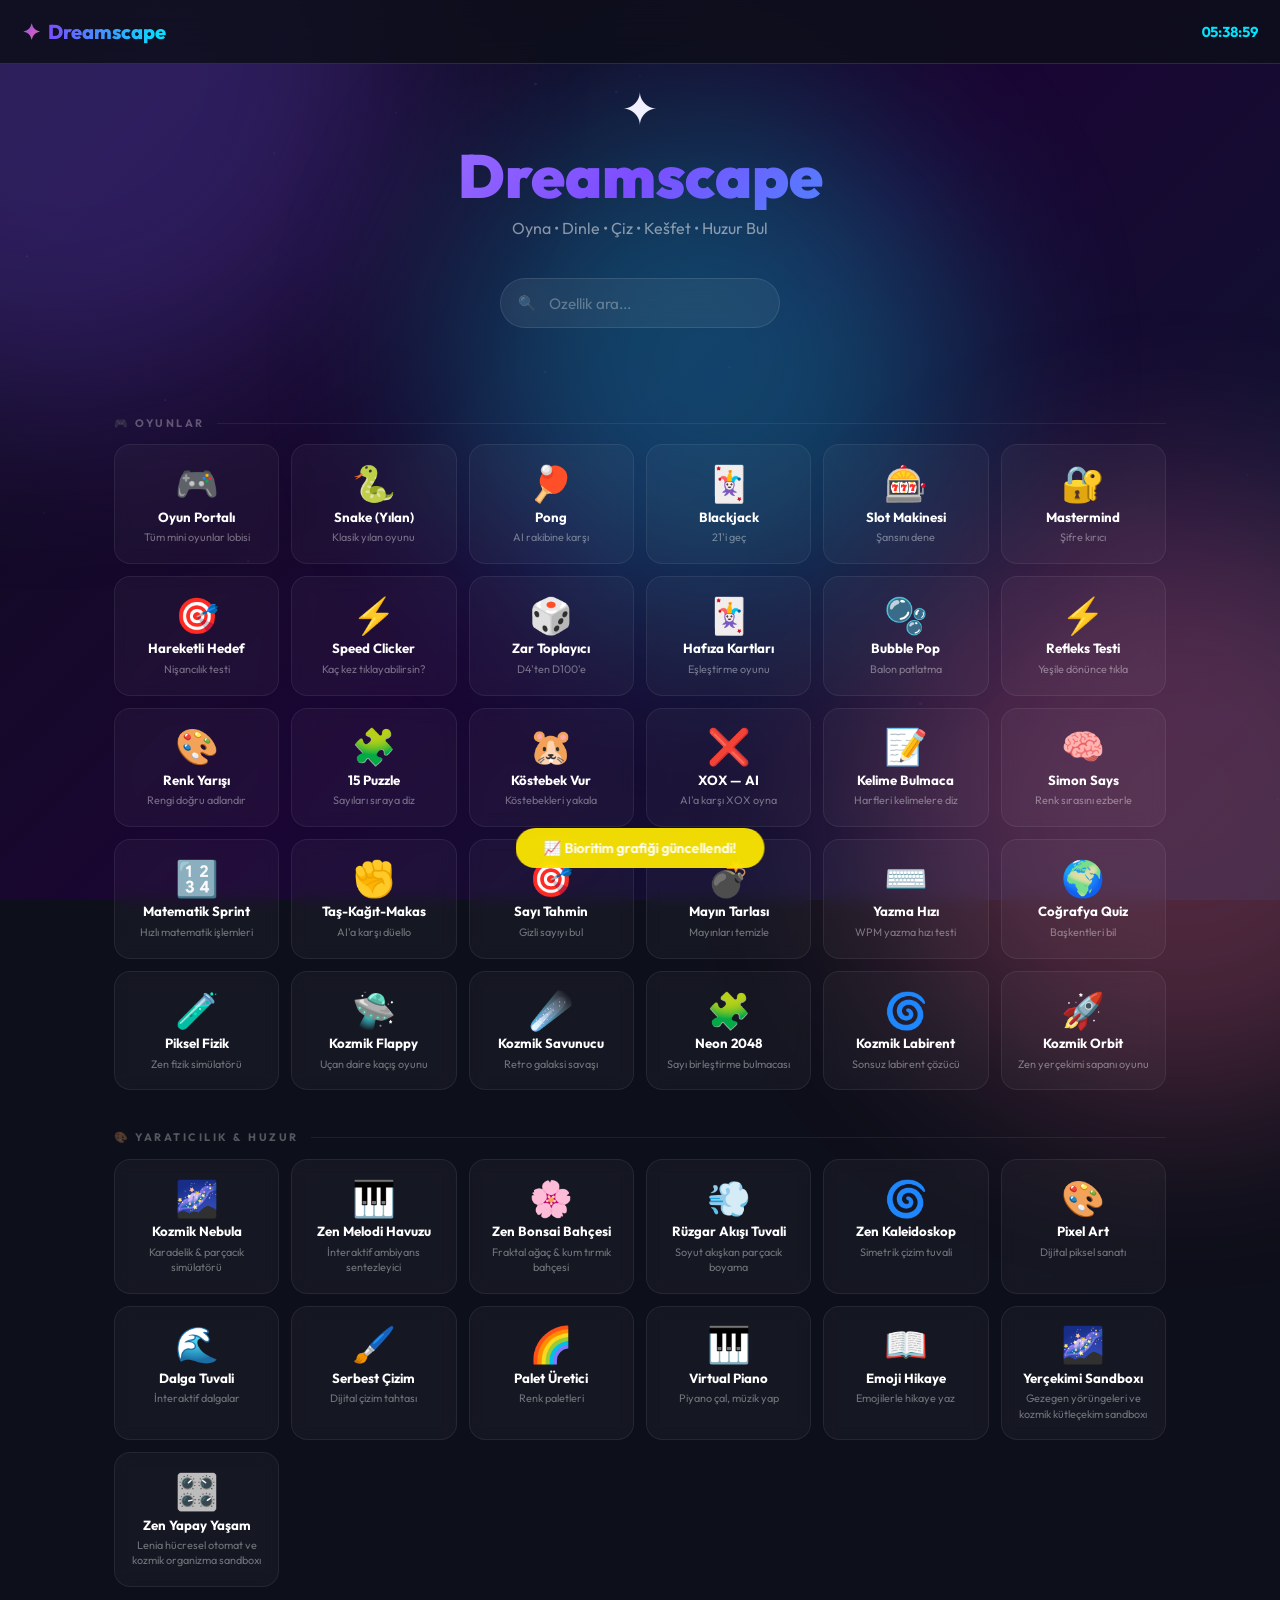
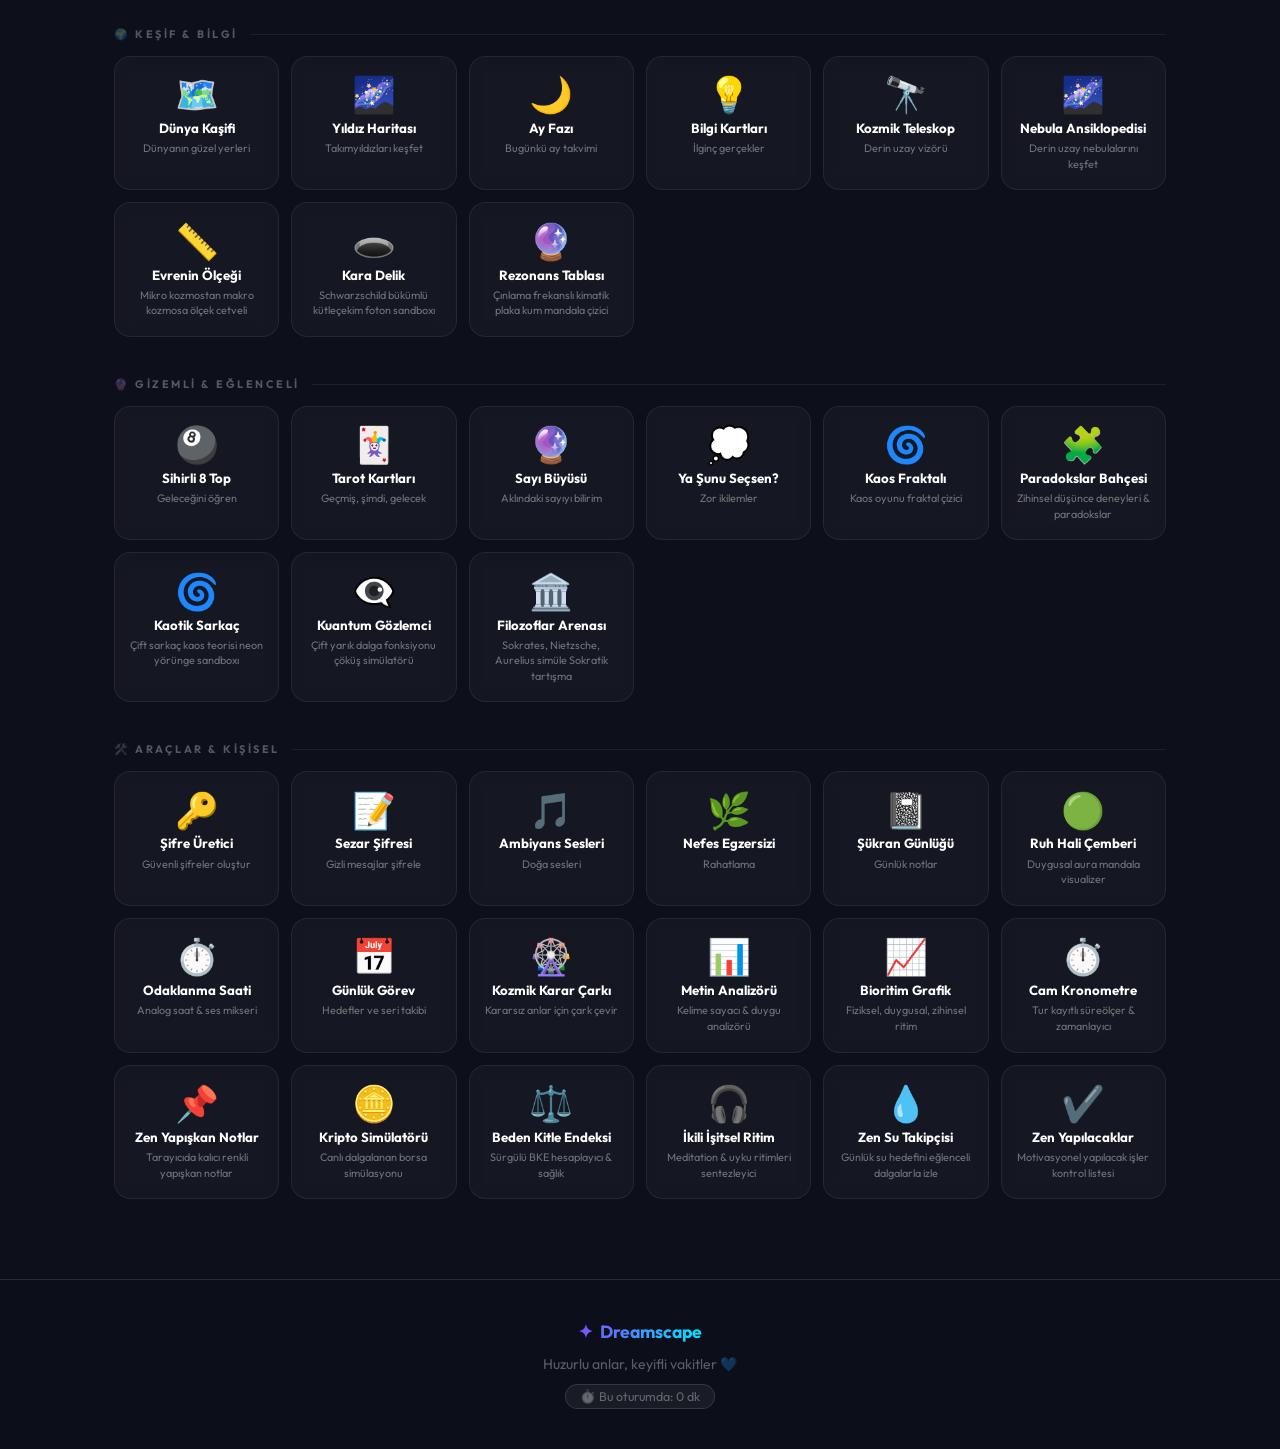
==== commit 8194944b: "Add files via upload" ====
--- a/index.html
+++ b/index.html
@@ -2610,7 +2610,1123 @@
   </div>
 </section>
 
+<!-- KOZMİK KARAR ÇARKI -->
+<section class="section ds-section" id="wheel-sec">
+  <div class="section-header">
+    <div class="section-badge">🎡 Karar Vermek</div>
+    <h2 class="section-title">Kozmik Karar Çarkı</h2>
+    <p class="section-sub">Kararsız kaldığın anlarda çarkı çevir, kozmik tavsiyeni al veya kendi seçeneklerini ekle!</p>
+  </div>
+  <div style="max-width: 800px; margin: 0 auto; display: grid; grid-template-columns: 1fr 1fr; gap: 2rem; align-items: center; flex-wrap: wrap;">
+    <div style="display: flex; flex-direction: column; align-items: center; gap: 1.2rem;">
+      <div style="position: relative; width: 280px; height: 280px; display: flex; align-items: center; justify-content: center; background: rgba(255,255,255,0.02); border-radius: 50%; border: 1px solid var(--gb); box-shadow: 0 0 20px rgba(0,229,255,0.1);">
+        <!-- Selector arrow at the top center -->
+        <div style="position: absolute; top: -12px; left: 50%; transform: translateX(-50%); width: 0; height: 0; border-left: 12px solid transparent; border-right: 12px solid transparent; border-top: 18px solid #ffea00; z-index: 10; filter: drop-shadow(0 0 5px #ffea00);"></div>
+        <canvas id="wheelCanvas" width="260" height="260" style="display: block; border-radius: 50%;"></canvas>
+      </div>
+      <button class="play-btn" id="btnSpinWheel" style="width: 100%; max-width: 220px; font-weight: 700; background: linear-gradient(135deg, #00e5ff, #7c4dff);">🌀 Çarkı Çevir</button>
+    </div>
+    <div class="game-card" style="padding: 1.5rem; display: flex; flex-direction: column; gap: 1rem; justify-content: flex-start; height: 100%;">
+      <h3 style="margin: 0; font-size: 1.1rem; color: #fff;">Seçenekleri Düzenle</h3>
+      <div style="display: flex; gap: 0.5rem;">
+        <input type="text" id="txtNewOption" placeholder="Yeni seçenek yaz..." style="flex: 1; padding: 10px; background: rgba(255,255,255,0.05); border: 1px solid var(--gb); border-radius: var(--r1); color: #fff; font-size: 0.85rem;" />
+        <button class="mini-btn" id="btnAddOption" style="padding: 10px 15px; font-size: 0.85rem; font-weight: 700;">➕ Ekle</button>
+      </div>
+      <div id="listOptions" style="max-height: 180px; overflow-y: auto; display: flex; flex-direction: column; gap: 0.4rem; padding-right: 5px;">
+        <!-- Option items are appended dynamically -->
+      </div>
+    </div>
+  </div>
+</section>
+
+<!-- METİN ANALİZÖRÜ -->
+<section class="section ds-section" id="text-sec">
+  <div class="section-header">
+    <div class="section-badge">📊 Zihinsel Analiz</div>
+    <h2 class="section-title">Metin Analizörü</h2>
+    <p class="section-sub">Yazılarını analiz et; kelime, karakter, tahmini okuma süresi ve kelime bazlı yapay his analizi ile zihnindeki kelimeleri keşfet!</p>
+  </div>
+  <div style="max-width: 800px; margin: 0 auto; display: flex; flex-direction: column; gap: 1.5rem;">
+    <textarea id="txtAnalyzerInput" placeholder="Zihnindeki düşünceleri buraya yazmaya başla... Gerçek zamanlı analiz sol tarafta güncellenecektir." style="width: 100%; height: 160px; padding: 1.2rem; background: rgba(3, 4, 15, 0.4); border: 1px solid var(--gb); border-radius: var(--r2); color: #fff; font-family: inherit; font-size: 0.9rem; line-height: 1.6; resize: none; outline: none; box-shadow: inset 0 0 10px rgba(0,0,0,0.5);"></textarea>
+    
+    <div style="display: grid; grid-template-columns: repeat(4, 1fr); gap: 1rem; flex-wrap: wrap;">
+      <div class="game-card" style="padding: 1rem; text-align: center; display: flex; flex-direction: column; gap: 0.3rem;">
+        <span style="font-size: 0.72rem; color: var(--tx3); text-transform: uppercase;">Kelime</span>
+        <strong id="statWords" style="font-size: 1.6rem; color: #00e5ff;">0</strong>
+      </div>
+      <div class="game-card" style="padding: 1rem; text-align: center; display: flex; flex-direction: column; gap: 0.3rem;">
+        <span style="font-size: 0.72rem; color: var(--tx3); text-transform: uppercase;">Karakter</span>
+        <strong id="statChars" style="font-size: 1.6rem; color: #ff6b9d;">0</strong>
+      </div>
+      <div class="game-card" style="padding: 1rem; text-align: center; display: flex; flex-direction: column; gap: 0.3rem;">
+        <span style="font-size: 0.72rem; color: var(--tx3); text-transform: uppercase;">Okuma Süresi</span>
+        <strong id="statReadTime" style="font-size: 1.3rem; color: #ffea00; height: 1.9rem; display: flex; align-items: center; justify-content: center;">0 sn</strong>
+      </div>
+      <div class="game-card" style="padding: 1rem; text-align: center; display: flex; flex-direction: column; gap: 0.3rem;">
+        <span style="font-size: 0.72rem; color: var(--tx3); text-transform: uppercase;">Hissiyat</span>
+        <strong id="statSentiment" style="font-size: 1.1rem; color: #00c853; height: 1.9rem; display: flex; align-items: center; justify-content: center; gap: 0.3rem;">🧘 Dingin</strong>
+      </div>
+    </div>
+    
+    <div style="display: flex; gap: 1rem; justify-content: center;">
+      <button class="mini-btn" id="btnRandomZenText">💡 Zen Alıntısı Yapıştır</button>
+      <button class="mini-btn" id="btnCleanAnalyzer" style="background: rgba(255,107,157,0.1); border-color: rgba(255,107,157,0.3); color: #ff6b9d;">🗑️ Metni Temizle</button>
+    </div>
+  </div>
+</section>
+
+<!-- BİORİTİM HESAPLAYICI -->
+<section class="section ds-section" id="biorhythm-sec">
+  <div class="section-header">
+    <div class="section-badge">📈 Bioritim</div>
+    <h2 class="section-title">Bioritim Grafikleyici</h2>
+    <p class="section-sub">Doğum tarihini girerek fiziksel, duygusal ve entelektüel dalgalanma grafiklerini SVG tabanlı kozmik dalgalarla izle!</p>
+  </div>
+  <div style="max-width: 850px; margin: 0 auto; display: flex; flex-direction: column; gap: 1.5rem;">
+    <div style="display: flex; gap: 1rem; justify-content: center; align-items: center; flex-wrap: wrap; background: var(--glass); border: 1px solid var(--gb); padding: 1rem; border-radius: var(--r2);">
+      <span style="font-size: 0.85rem; color: var(--tx2);">Doğum Tarihin:</span>
+      <input type="date" id="dateBirth" value="2000-01-01" style="padding: 8px 12px; background: rgba(255,255,255,0.05); border: 1px solid var(--gb); border-radius: var(--r1); color: #fff; font-size: 0.85rem; outline: none;" />
+      <button class="play-btn" id="btnCalcBiorhythm" style="padding: 8px 20px; font-size: 0.85rem; margin: 0; background: linear-gradient(135deg, #7c4dff, #ff1744);">📈 Grafik Oluştur</button>
+    </div>
+    
+    <div class="game-card" style="padding: 1rem; display: flex; flex-direction: column; gap: 0.8rem; overflow: hidden; position: relative;">
+      <!-- Chart Title / Legend -->
+      <div style="display: flex; justify-content: space-between; align-items: center; flex-wrap: wrap; gap: 0.8rem; border-bottom: 1px solid var(--gb); padding-bottom: 0.6rem; font-size: 0.75rem;">
+        <span style="color: var(--tx3);">📅 Gelecek 7 Günlük Bioritim Raporu</span>
+        <div style="display: flex; gap: 1rem; flex-wrap: wrap;">
+          <span style="display: flex; align-items: center; gap: 0.3rem;"><i style="display: inline-block; width: 10px; height: 10px; border-radius: 50%; background: #00e5ff;"></i> Fiziksel (23 Gün)</span>
+          <span style="display: flex; align-items: center; gap: 0.3rem;"><i style="display: inline-block; width: 10px; height: 10px; border-radius: 50%; background: #ff6b9d;"></i> Duygusal (28 Gün)</span>
+          <span style="display: flex; align-items: center; gap: 0.3rem;"><i style="display: inline-block; width: 10px; height: 10px; border-radius: 50%; background: #ffea00;"></i> Zihinsel (33 Gün)</span>
+        </div>
+      </div>
+      
+      <!-- SVG Wrapper -->
+      <div style="width: 100%; overflow-x: auto;">
+        <svg id="svgBiorhythm" viewBox="0 0 800 300" style="width: 100%; min-width: 600px; height: 250px; background: rgba(2,2,8,0.4); border-radius: var(--r1); display: block;"></svg>
+      </div>
+    </div>
+  </div>
+</section>
+
+<!-- CAM KRONOMETRE & SÜREÖLÇER -->
+<section class="section ds-section" id="stopwatch-sec">
+  <div class="section-header">
+    <div class="section-badge">⏱️ Zaman</div>
+    <h2 class="section-title">Cam Kronometre & Süreölçer</h2>
+    <p class="section-sub">Tur kayıt özellikli dijital kronometre veya kozmik sesli geri sayım zamanlayıcı ile zamanı yönet!</p>
+  </div>
+  <div style="max-width: 800px; margin: 0 auto; display: flex; flex-direction: column; gap: 1.5rem; align-items: center;">
+    <div style="display: flex; gap: 0.3rem; background: rgba(255,255,255,0.03); border: 1px solid var(--gb); padding: 5px; border-radius: var(--r2); width: 100%; max-width: 320px;">
+      <button class="tool-btn active" id="tabStopwatch" style="flex: 1; text-align: center; border-radius: var(--r1); padding: 8px;">⏱️ Kronometre</button>
+      <button class="tool-btn" id="tabTimer" style="flex: 1; text-align: center; border-radius: var(--r1); padding: 8px;">⏳ Geri Sayım</button>
+    </div>
+    
+    <div class="game-card" style="width: 100%; padding: 2rem; display: flex; flex-direction: column; align-items: center; gap: 1.5rem; min-height: 380px;">
+      <!-- Glowing display -->
+      <div style="width: 200px; height: 200px; border-radius: 50%; border: 4px solid rgba(255,255,255,0.02); background: radial-gradient(circle, rgba(124,77,255,0.05), rgba(0,0,0,0)); display: flex; flex-direction: column; align-items: center; justify-content: center; position: relative; box-shadow: 0 0 30px rgba(124,77,255,0.08);">
+        <!-- SVG indicator ring -->
+        <svg style="position: absolute; inset: -4px; width: 208px; height: 208px; transform: rotate(-90deg);">
+          <circle cx="104" cy="104" r="100" fill="transparent" stroke="rgba(124, 77, 255, 0.08)" stroke-width="4"></circle>
+          <circle id="timerProgressRing" cx="104" cy="104" r="100" fill="transparent" stroke="#7c4dff" stroke-width="4" stroke-dasharray="628" stroke-dashoffset="0" style="transition: stroke-dashoffset 0.1s linear;"></circle>
+        </svg>
+        <span id="timeDisplay" style="font-size: 2.1rem; font-family: monospace; font-weight: 700; color: #fff; letter-spacing: 1px; z-index: 2;">00:00.00</span>
+        <span id="displayModeLabel" style="font-size: 0.65rem; color: var(--tx3); text-transform: uppercase; margin-top: 5px; z-index: 2;">Kronometre</span>
+      </div>
+      
+      <!-- Timer Input Controls (shown only on Timer mode when stopped) -->
+      <div id="timerInputs" style="display: none; gap: 0.5rem; align-items: center;">
+        <input type="number" id="timerMin" min="0" max="99" value="5" style="width: 60px; padding: 8px; text-align: center; background: rgba(255,255,255,0.05); border: 1px solid var(--gb); border-radius: var(--r1); color: #fff; font-weight: 700;" />
+        <span style="color: var(--tx3);">dk</span>
+        <input type="number" id="timerSec" min="0" max="59" value="0" style="width: 60px; padding: 8px; text-align: center; background: rgba(255,255,255,0.05); border: 1px solid var(--gb); border-radius: var(--r1); color: #fff; font-weight: 700;" />
+        <span style="color: var(--tx3);">sn</span>
+      </div>
+      
+      <!-- Control Buttons -->
+      <div style="display: flex; gap: 1rem; width: 100%; max-width: 320px;">
+        <button class="mini-btn" id="btnStopwatchReset" style="flex: 1; padding: 10px;">🔄 Sıfırla / Tur</button>
+        <button class="play-btn" id="btnStopwatchStart" style="flex: 1; padding: 10px; margin: 0; background: linear-gradient(135deg, #7c4dff, #ff6b9d);">▶ Başlat</button>
+      </div>
+      
+      <!-- Lap List (shown only on Stopwatch mode) -->
+      <div id="lapContainer" style="width: 100%; max-width: 320px; display: flex; flex-direction: column; gap: 0.5rem; border-top: 1px solid var(--gb); padding-top: 1.2rem; margin-top: 0.5rem;">
+        <span style="font-size: 0.72rem; color: var(--tx3); text-transform: uppercase;">Tur Kayıtları</span>
+        <div id="lapList" style="max-height: 120px; overflow-y: auto; display: flex; flex-direction: column; gap: 0.4rem; padding-right: 5px;">
+          <!-- Laps appended dynamically -->
+        </div>
+      </div>
+    </div>
+  </div>
+</section>
+
+<!-- ZEN YAPISKAN NOTLAR -->
+<section class="section ds-section" id="notes-sec">
+  <div class="section-header">
+    <div class="section-badge">📌 Notlar</div>
+    <h2 class="section-title">Kozmik Not Defteri</h2>
+    <p class="section-sub">Fikirlerini, görevlerini veya zihinsel notlarını tarayıcıda kalıcı renkli yapışkan notlar halinde sakla!</p>
+  </div>
+  <div style="max-width: 900px; margin: 0 auto; display: flex; flex-direction: column; gap: 1.5rem;">
+    <!-- Controls row -->
+    <div style="display: flex; justify-content: space-between; align-items: center; flex-wrap: wrap; gap: 1rem; background: var(--glass); border: 1px solid var(--gb); padding: 1rem; border-radius: var(--r2);">
+      <div style="display: flex; align-items: center; gap: 0.8rem; flex-wrap: wrap;">
+        <span style="font-size: 0.83rem; color: var(--tx2);">Not Rengi:</span>
+        <div style="display: flex; gap: 0.4rem;" id="noteColorPicker">
+          <button class="pal-color sel" data-color="purple" style="width:24px; height:24px; background:#7c4dff; border-radius:50%; border:none; cursor:pointer; position:relative;"></button>
+          <button class="pal-color" data-color="cyan" style="width:24px; height:24px; background:#00e5ff; border-radius:50%; border:none; cursor:pointer; position:relative;"></button>
+          <button class="pal-color" data-color="pink" style="width:24px; height:24px; background:#ff6b9d; border-radius:50%; border:none; cursor:pointer; position:relative;"></button>
+          <button class="pal-color" data-color="gold" style="width:24px; height:24px; background:#ffea00; border-radius:50%; border:none; cursor:pointer; position:relative;"></button>
+        </div>
+      </div>
+      <button class="play-btn" id="btnAddNote" style="margin: 0; padding: 8px 18px; font-size: 0.83rem; background: linear-gradient(135deg, #00e5ff, #7c4dff);">📌 Yeni Not Ekle</button>
+    </div>
+    
+    <!-- Notes Grid -->
+    <div id="notesGrid" style="display: grid; grid-template-columns: repeat(auto-fill, minmax(240px, 1fr)); gap: 1.2rem; width: 100%;">
+      <!-- Notes are injected dynamically -->
+    </div>
+  </div>
+</section>
+
+<!-- KRİPTO MARKET SİMÜLATÖRÜ -->
+<section class="section ds-section" id="crypto-sec">
+  <div class="section-header">
+    <div class="section-badge">🪙 Kozmik Borsa</div>
+    <h2 class="section-title">Kozmik Borsa Simülatörü</h2>
+    <p class="section-sub">Canlı dalgalanan BTC, ETH, SOL, DOGE, ADA ve AVAX tahtasını izle; miktar girerek işlem yap ve P&L kar/zar oranlarını takip et!</p>
+  </div>
+  <div style="max-width: 950px; margin: 0 auto; display: grid; grid-template-columns: 1fr 1.5fr; gap: 2rem; align-items: start; flex-wrap: wrap;">
+    <!-- Left column: Wallet Overview & Portfolio Details -->
+    <div style="display: flex; flex-direction: column; gap: 1.2rem;">
+      <div class="game-card" style="padding: 1.5rem; display: flex; flex-direction: column; gap: 0.8rem; background: radial-gradient(circle at top right, rgba(124,77,255,0.05), rgba(0,0,0,0));">
+        <span style="font-size: 0.72rem; color: var(--tx3); text-transform: uppercase; letter-spacing: 1px;">Sanal Cüzdan</span>
+        <div style="display: flex; justify-content: space-between; align-items: flex-end;">
+          <strong id="walletBalance" style="font-size: 1.8rem; color: #fff; font-family: monospace;">10000.00 CC</strong>
+          <span style="font-size: 0.75rem; color: var(--tx3);">Değer: <strong id="walletValue" style="color: #00e5ff; font-family: monospace;">10000.00 CC</strong></span>
+        </div>
+        <div style="font-size: 0.75rem; color: var(--tx3); text-align: right;">Toplam Kar/Zar: <strong id="walletTotalPNL" style="color: #00c853;">+0.00 CC (+0.00%)</strong></div>
+        
+        <div style="height: 1px; background: var(--gb); margin: 0.3rem 0;"></div>
+        
+        <span style="font-size: 0.7rem; color: var(--tx3); text-transform: uppercase; margin-bottom: 0.2rem;">Mevcut Portföy</span>
+        <!-- Portfolio Details Table -->
+        <div style="display: flex; flex-direction: column; gap: 0.5rem; font-size: 0.78rem; font-family: monospace;">
+          <div style="display: grid; grid-template-columns: 1fr 1fr 1.2fr 1fr; border-bottom: 1px solid rgba(255,255,255,0.05); padding-bottom: 4px; color: var(--tx3);">
+            <span>Varlık</span>
+            <span>Miktar</span>
+            <span>Ort. Maliyet</span>
+            <span style="text-align: right;">Kar/Zar</span>
+          </div>
+          <div style="display: grid; grid-template-columns: 1fr 1fr 1.2fr 1fr; align-items: center;" id="rowBTC">
+            <span>🪙 BTC</span>
+            <strong id="walletBTC">0.0000</strong>
+            <span id="avgBTC">$0.00</span>
+            <span id="pnlBTC" style="text-align: right; color: var(--tx3);">--</span>
+          </div>
+          <div style="display: grid; grid-template-columns: 1fr 1fr 1.2fr 1fr; align-items: center;" id="rowETH">
+            <span>🔷 ETH</span>
+            <strong id="walletETH">0.0000</strong>
+            <span id="avgETH">$0.00</span>
+            <span id="pnlETH" style="text-align: right; color: var(--tx3);">--</span>
+          </div>
+          <div style="display: grid; grid-template-columns: 1fr 1fr 1.2fr 1fr; align-items: center;" id="rowSOL">
+            <span>☀️ SOL</span>
+            <strong id="walletSOL">0.0000</strong>
+            <span id="avgSOL">$0.00</span>
+            <span id="pnlSOL" style="text-align: right; color: var(--tx3);">--</span>
+          </div>
+          <div style="display: grid; grid-template-columns: 1fr 1fr 1.2fr 1fr; align-items: center;" id="rowDOGE">
+            <span>🐕 DOGE</span>
+            <strong id="walletDOGE">0.0000</strong>
+            <span id="avgDOGE">$0.00</span>
+            <span id="pnlDOGE" style="text-align: right; color: var(--tx3);">--</span>
+          </div>
+          <div style="display: grid; grid-template-columns: 1fr 1fr 1.2fr 1fr; align-items: center;" id="rowADA">
+            <span>🔹 ADA</span>
+            <strong id="walletADA">0.0000</strong>
+            <span id="avgADA">$0.00</span>
+            <span id="pnlADA" style="text-align: right; color: var(--tx3);">--</span>
+          </div>
+          <div style="display: grid; grid-template-columns: 1fr 1fr 1.2fr 1fr; align-items: center;" id="rowAVAX">
+            <span>🔺 AVAX</span>
+            <strong id="walletAVAX">0.0000</strong>
+            <span id="avgAVAX">$0.00</span>
+            <span id="pnlAVAX" style="text-align: right; color: var(--tx3);">--</span>
+          </div>
+        </div>
+      </div>
+      
+      <!-- Info box -->
+      <div style="background: rgba(255,234,0,0.03); border: 1px solid rgba(255,234,0,0.1); border-radius: var(--r2); padding: 1rem; font-size: 0.75rem; color: var(--tx2); line-height: 1.5;">
+        ⚠️ <strong>Canlı Fluctuation</strong>: Fiyat dalgalanmaları **500 milisaniye** (0.5 saniye) hızına yükseltilmiştir. CC (Cosmic Coin) tamamen sanal bir koin birimidir. Meme coin DOGE yüksek volatiliteye sahiptir!
+      </div>
+    </div>
+    
+    <!-- Right column: Asset Board & Ticker -->
+    <div class="game-card" style="padding: 1.5rem; display: flex; flex-direction: column; gap: 0.8rem;">
+      <h3 style="margin: 0 0 0.2rem 0; font-size: 1.1rem; color: #fff;">Canlı Tahta</h3>
+      
+      <div style="display: flex; flex-direction: column; gap: 0.6rem;">
+        
+        <!-- BTC -->
+        <div style="display: grid; grid-template-columns: 1.2fr 1fr 0.9fr 1.1fr 1.1fr; gap: 0.5rem; align-items: center; background: rgba(255,255,255,0.02); padding: 0.6rem 0.8rem; border-radius: var(--r1); border: 1px solid var(--gb);">
+          <div>
+            <div style="font-weight: 700; color: #fff; font-size: 0.85rem;">🪙 BTC</div>
+            <div style="font-size: 0.65rem; color: var(--tx3);">Bitcoin</div>
+          </div>
+          <div style="font-family: monospace; font-size: 0.88rem; font-weight: 700;" id="priceBTC">$67420</div>
+          <div style="font-family: monospace; font-size: 0.75rem; font-weight: 700; color: #00c853;" id="trendBTC">+1.25%</div>
+          <!-- Sparkline -->
+          <svg style="width:65px; height:24px; background:transparent;" id="sparkBTC"><path d="M0,12" fill="none" stroke="#00c853" stroke-width="1.5"></path></svg>
+          <div style="display: flex; gap: 0.3rem; align-items: center; justify-content: flex-end;">
+            <input type="number" id="tradeAmtBTC" min="0.001" step="0.01" value="0.1" style="width: 48px; padding: 4px; background: rgba(0,0,0,0.3); border: 1px solid var(--gb); border-radius: var(--r1); color: #fff; font-size: 0.72rem; text-align: center;" />
+            <button class="mini-btn" id="btnBuyBTC" style="padding: 4px 6px; font-size: 0.7rem; background: rgba(0,200,83,0.12); color:#00c853; border-color:rgba(0,200,83,0.3)">Al</button>
+            <button class="mini-btn" id="btnSellBTC" style="padding: 4px 6px; font-size: 0.7rem; background: rgba(255,23,71,0.12); color:#ff1744; border-color:rgba(255,23,71,0.3)">Sat</button>
+          </div>
+        </div>
+        
+        <!-- ETH -->
+        <div style="display: grid; grid-template-columns: 1.2fr 1fr 0.9fr 1.1fr 1.1fr; gap: 0.5rem; align-items: center; background: rgba(255,255,255,0.02); padding: 0.6rem 0.8rem; border-radius: var(--r1); border: 1px solid var(--gb);">
+          <div>
+            <div style="font-weight: 700; color: #fff; font-size: 0.85rem;">🔷 ETH</div>
+            <div style="font-size: 0.65rem; color: var(--tx3);">Ethereum</div>
+          </div>
+          <div style="font-family: monospace; font-size: 0.88rem; font-weight: 700;" id="priceETH">$3480</div>
+          <div style="font-family: monospace; font-size: 0.75rem; font-weight: 700; color: #ff1744;" id="trendETH">-0.82%</div>
+          <svg style="width:65px; height:24px; background:transparent;" id="sparkETH"><path d="M0,12" fill="none" stroke="#ff1744" stroke-width="1.5"></path></svg>
+          <div style="display: flex; gap: 0.3rem; align-items: center; justify-content: flex-end;">
+            <input type="number" id="tradeAmtETH" min="0.01" step="0.1" value="0.5" style="width: 48px; padding: 4px; background: rgba(0,0,0,0.3); border: 1px solid var(--gb); border-radius: var(--r1); color: #fff; font-size: 0.72rem; text-align: center;" />
+            <button class="mini-btn" id="btnBuyETH" style="padding: 4px 6px; font-size: 0.7rem; background: rgba(0,200,83,0.12); color:#00c853; border-color:rgba(0,200,83,0.3)">Al</button>
+            <button class="mini-btn" id="btnSellETH" style="padding: 4px 6px; font-size: 0.7rem; background: rgba(255,23,71,0.12); color:#ff1744; border-color:rgba(255,23,71,0.3)">Sat</button>
+          </div>
+        </div>
+        
+        <!-- SOL -->
+        <div style="display: grid; grid-template-columns: 1.2fr 1fr 0.9fr 1.1fr 1.1fr; gap: 0.5rem; align-items: center; background: rgba(255,255,255,0.02); padding: 0.6rem 0.8rem; border-radius: var(--r1); border: 1px solid var(--gb);">
+          <div>
+            <div style="font-weight: 700; color: #fff; font-size: 0.85rem;">☀️ SOL</div>
+            <div style="font-size: 0.65rem; color: var(--tx3);">Solana</div>
+          </div>
+          <div style="font-family: monospace; font-size: 0.88rem; font-weight: 700;" id="priceSOL">$148.50</div>
+          <div style="font-family: monospace; font-size: 0.75rem; font-weight: 700; color: #00c853;" id="trendSOL">+4.12%</div>
+          <svg style="width:65px; height:24px; background:transparent;" id="sparkSOL"><path d="M0,12" fill="none" stroke="#00c853" stroke-width="1.5"></path></svg>
+          <div style="display: flex; gap: 0.3rem; align-items: center; justify-content: flex-end;">
+            <input type="number" id="tradeAmtSOL" min="0.1" step="1" value="2.0" style="width: 48px; padding: 4px; background: rgba(0,0,0,0.3); border: 1px solid var(--gb); border-radius: var(--r1); color: #fff; font-size: 0.72rem; text-align: center;" />
+            <button class="mini-btn" id="btnBuySOL" style="padding: 4px 6px; font-size: 0.7rem; background: rgba(0,200,83,0.12); color:#00c853; border-color:rgba(0,200,83,0.3)">Al</button>
+            <button class="mini-btn" id="btnSellSOL" style="padding: 4px 6px; font-size: 0.7rem; background: rgba(255,23,71,0.12); color:#ff1744; border-color:rgba(255,23,71,0.3)">Sat</button>
+          </div>
+        </div>
+
+        <!-- DOGE -->
+        <div style="display: grid; grid-template-columns: 1.2fr 1fr 0.9fr 1.1fr 1.1fr; gap: 0.5rem; align-items: center; background: rgba(255,255,255,0.02); padding: 0.6rem 0.8rem; border-radius: var(--r1); border: 1px solid var(--gb);">
+          <div>
+            <div style="font-weight: 700; color: #fff; font-size: 0.85rem;">🐕 DOGE</div>
+            <div style="font-size: 0.65rem; color: var(--tx3);">DogeCoin</div>
+          </div>
+          <div style="font-family: monospace; font-size: 0.88rem; font-weight: 700;" id="priceDOGE">$0.15</div>
+          <div style="font-family: monospace; font-size: 0.75rem; font-weight: 700; color: #ff1744;" id="trendDOGE">-1.45%</div>
+          <svg style="width:65px; height:24px; background:transparent;" id="sparkDOGE"><path d="M0,12" fill="none" stroke="#ff1744" stroke-width="1.5"></path></svg>
+          <div style="display: flex; gap: 0.3rem; align-items: center; justify-content: flex-end;">
+            <input type="number" id="tradeAmtDOGE" min="1" step="10" value="100" style="width: 48px; padding: 4px; background: rgba(0,0,0,0.3); border: 1px solid var(--gb); border-radius: var(--r1); color: #fff; font-size: 0.72rem; text-align: center;" />
+            <button class="mini-btn" id="btnBuyDOGE" style="padding: 4px 6px; font-size: 0.7rem; background: rgba(0,200,83,0.12); color:#00c853; border-color:rgba(0,200,83,0.3)">Al</button>
+            <button class="mini-btn" id="btnSellDOGE" style="padding: 4px 6px; font-size: 0.7rem; background: rgba(255,23,71,0.12); color:#ff1744; border-color:rgba(255,23,71,0.3)">Sat</button>
+          </div>
+        </div>
+
+        <!-- ADA -->
+        <div style="display: grid; grid-template-columns: 1.2fr 1fr 0.9fr 1.1fr 1.1fr; gap: 0.5rem; align-items: center; background: rgba(255,255,255,0.02); padding: 0.6rem 0.8rem; border-radius: var(--r1); border: 1px solid var(--gb);">
+          <div>
+            <div style="font-weight: 700; color: #fff; font-size: 0.85rem;">🔹 ADA</div>
+            <div style="font-size: 0.65rem; color: var(--tx3);">Cardano</div>
+          </div>
+          <div style="font-family: monospace; font-size: 0.88rem; font-weight: 700;" id="priceADA">$0.45</div>
+          <div style="font-family: monospace; font-size: 0.75rem; font-weight: 700; color: #00c853;" id="trendADA">+0.50%</div>
+          <svg style="width:65px; height:24px; background:transparent;" id="sparkADA"><path d="M0,12" fill="none" stroke="#00c853" stroke-width="1.5"></path></svg>
+          <div style="display: flex; gap: 0.3rem; align-items: center; justify-content: flex-end;">
+            <input type="number" id="tradeAmtADA" min="1" step="5" value="10" style="width: 48px; padding: 4px; background: rgba(0,0,0,0.3); border: 1px solid var(--gb); border-radius: var(--r1); color: #fff; font-size: 0.72rem; text-align: center;" />
+            <button class="mini-btn" id="btnBuyADA" style="padding: 4px 6px; font-size: 0.7rem; background: rgba(0,200,83,0.12); color:#00c853; border-color:rgba(0,200,83,0.3)">Al</button>
+            <button class="mini-btn" id="btnSellADA" style="padding: 4px 6px; font-size: 0.7rem; background: rgba(255,23,71,0.12); color:#ff1744; border-color:rgba(255,23,71,0.3)">Sat</button>
+          </div>
+        </div>
+
+        <!-- AVAX -->
+        <div style="display: grid; grid-template-columns: 1.2fr 1fr 0.9fr 1.1fr 1.1fr; gap: 0.5rem; align-items: center; background: rgba(255,255,255,0.02); padding: 0.6rem 0.8rem; border-radius: var(--r1); border: 1px solid var(--gb);">
+          <div>
+            <div style="font-weight: 700; color: #fff; font-size: 0.85rem;">🔺 AVAX</div>
+            <div style="font-size: 0.65rem; color: var(--tx3);">Avalanche</div>
+          </div>
+          <div style="font-family: monospace; font-size: 0.88rem; font-weight: 700;" id="priceAVAX">$35.00</div>
+          <div style="font-family: monospace; font-size: 0.75rem; font-weight: 700; color: #ff1744;" id="trendAVAX">-2.10%</div>
+          <svg style="width:65px; height:24px; background:transparent;" id="sparkAVAX"><path d="M0,12" fill="none" stroke="#ff1744" stroke-width="1.5"></path></svg>
+          <div style="display: flex; gap: 0.3rem; align-items: center; justify-content: flex-end;">
+            <input type="number" id="tradeAmtAVAX" min="0.1" step="1" value="5.0" style="width: 48px; padding: 4px; background: rgba(0,0,0,0.3); border: 1px solid var(--gb); border-radius: var(--r1); color: #fff; font-size: 0.72rem; text-align: center;" />
+            <button class="mini-btn" id="btnBuyAVAX" style="padding: 4px 6px; font-size: 0.7rem; background: rgba(0,200,83,0.12); color:#00c853; border-color:rgba(0,200,83,0.3)">Al</button>
+            <button class="mini-btn" id="btnSellAVAX" style="padding: 4px 6px; font-size: 0.7rem; background: rgba(255,23,71,0.12); color:#ff1744; border-color:rgba(255,23,71,0.3)">Sat</button>
+          </div>
+        </div>
+
+      </div>
+    </div>
+  </div>
+</section>
+
+<!-- BEDEN KİTLE ENDEKSİ (BKE) HESAPLAYICI -->
+<section class="section ds-section" id="bmi-sec">
+  <div class="section-header">
+    <div class="section-badge">⚖️ BKE</div>
+    <h2 class="section-title">Beden Kitle Endeksi</h2>
+    <p class="section-sub">Kayar sürgüler yardımıyla boy ve kilonu hızlıca ayarla, BKE değerini ve sağlık önerilerini öğren!</p>
+  </div>
+  <div style="max-width: 800px; margin: 0 auto; display: grid; grid-template-columns: 1.2fr 1fr; gap: 2rem; align-items: center; flex-wrap: wrap;">
+    <!-- Sliders column -->
+    <div class="game-card" style="padding: 1.5rem; display: flex; flex-direction: column; gap: 1.5rem;">
+      <div style="display: flex; flex-direction: column; gap: 0.5rem;">
+        <div style="display: flex; justify-content: space-between; font-size: 0.85rem; font-weight: 700;">
+          <span style="color: var(--tx2);">Boy</span>
+          <span style="color: #00e5ff;" id="lblHeight">175 cm</span>
+        </div>
+        <input type="range" id="rangeHeight" min="120" max="220" value="175" class="brush-slider" style="width: 100%; cursor: pointer;" />
+      </div>
+      
+      <div style="display: flex; flex-direction: column; gap: 0.5rem;">
+        <div style="display: flex; justify-content: space-between; font-size: 0.85rem; font-weight: 700;">
+          <span style="color: var(--tx2);">Kilo</span>
+          <span style="color: #ff6b9d;" id="lblWeight">70 kg</span>
+        </div>
+        <input type="range" id="rangeWeight" min="30" max="150" value="70" class="brush-slider" style="width: 100%; cursor: pointer;" />
+      </div>
+    </div>
+    
+    <!-- Result column -->
+    <div class="game-card" style="padding: 1.5rem; display: flex; flex-direction: column; align-items: center; justify-content: center; gap: 0.8rem; min-height: 200px; text-align: center; background: radial-gradient(circle at bottom left, rgba(0,229,255,0.03), rgba(0,0,0,0));">
+      <span style="font-size: 0.72rem; color: var(--tx3); text-transform: uppercase;">BKE Skorunuz</span>
+      <strong id="bmiScore" style="font-size: 2.8rem; color: #fff; font-family: monospace; text-shadow: 0 0 15px rgba(255,255,255,0.15);">22.9</strong>
+      <div id="bmiCategory" style="background: rgba(0,200,83,0.12); color: #00c853; border: 1px solid rgba(0,200,83,0.25); border-radius: var(--r1); padding: 5px 15px; font-weight: 700; font-size: 0.85rem; text-transform: uppercase;">Normal Kilolu</div>
+      <p id="bmiAdvice" style="font-size: 0.78rem; color: var(--tx2); line-height: 1.5; margin: 5px 0 0 0;">Harika bir dengedesiniz! Bu formunuzu korumak için bol su tüketin ve günlük yürüyüşlerinizi aksatmayın.</p>
+    </div>
+  </div>
+</section>
+
+<!-- İKİLİ İŞİTSEL RİTİM -->
+<section class="section ds-section" id="binaural-sec">
+  <div class="section-header">
+    <div class="section-badge">🎧 Zihinsel Sentezleyici</div>
+    <h2 class="section-title">İkili İşitsel Ritim</h2>
+    <p class="section-sub">Web Audio API ile üretilen taşıyıcı ve vuruş dalgaları sayesinde odaklanma, meditasyon ve uyku moduna geçin.</p>
+  </div>
+  <div style="max-width: 800px; margin: 0 auto; display: grid; grid-template-columns: 1.2fr 1fr; gap: 2rem; align-items: center; flex-wrap: wrap;">
+    <div class="game-card" style="padding: 1.5rem; display: flex; flex-direction: column; gap: 1.2rem;">
+      <div style="display: flex; gap: 0.5rem; flex-wrap: wrap; justify-content: center;">
+        <button class="mini-btn active" id="bbPresetFocus" style="padding: 6px 14px;">🎯 Odaklanma (10Hz)</button>
+        <button class="mini-btn" id="bbPresetMed" style="padding: 6px 14px;">🧘 Meditasyon (6Hz)</button>
+        <button class="mini-btn" id="bbPresetSleep" style="padding: 6px 14px;">💤 Derin Uyku (2.5Hz)</button>
+        <button class="mini-btn" id="bbPresetRelax" style="padding: 6px 14px;">🌿 Rahatlama (8Hz)</button>
+      </div>
+      
+      <div style="height: 1px; background: var(--gb); margin: 0.3rem 0;"></div>
+      
+      <div style="display: flex; flex-direction: column; gap: 0.5rem;">
+        <div style="display: flex; justify-content: space-between; font-size: 0.8rem; font-weight: 700;">
+          <span style="color: var(--tx2);">Taşıyıcı Frekans (Sol)</span>
+          <span style="color: #00e5ff;" id="lblCarrier">200 Hz</span>
+        </div>
+        <input type="range" id="rangeCarrier" min="100" max="600" value="200" class="brush-slider" style="width: 100%;" />
+      </div>
+      
+      <div style="display: flex; flex-direction: column; gap: 0.5rem;">
+        <div style="display: flex; justify-content: space-between; font-size: 0.8rem; font-weight: 700;">
+          <span style="color: var(--tx2);">Vuruş Frekansı (Sağ Farkı)</span>
+          <span style="color: #ff6b9d;" id="lblBeat">10 Hz</span>
+        </div>
+        <input type="range" id="rangeBeat" min="1" max="40" value="10" class="brush-slider" style="width: 100%;" />
+      </div>
+      
+      <div style="display: flex; flex-direction: column; gap: 0.5rem;">
+        <div style="display: flex; justify-content: space-between; font-size: 0.8rem; font-weight: 700;">
+          <span style="color: var(--tx2);">Ses Seviyesi</span>
+          <span style="color: #69f0ae;" id="lblBBVol">50%</span>
+        </div>
+        <input type="range" id="rangeBBVol" min="0" max="100" value="50" class="brush-slider" style="width: 100%;" />
+      </div>
+    </div>
+    
+    <div class="game-card" style="padding: 1.5rem; display: flex; flex-direction: column; align-items: center; justify-content: center; gap: 1.2rem; min-height: 250px; text-align: center; background: radial-gradient(circle at bottom left, rgba(124,77,255,0.03), rgba(0,0,0,0));">
+      <div id="bbVisualizer" class="ambiance-visualizer" style="width: 120px; height: 120px; margin-bottom: 0.5rem;">
+        <div class="visualizer-rings">
+          <div class="ring ring-1" style="border-color: var(--a1)"></div>
+          <div class="ring ring-2" style="border-color: var(--a3)"></div>
+          <div class="ring ring-3" style="border-color: var(--a4)"></div>
+        </div>
+        <div class="visualizer-icon" id="bbStatusIcon">🎧</div>
+      </div>
+      <button class="play-btn" id="btnPlayBB" style="padding: 10px 30px;">▶ Ritmi Başlat</button>
+      <div style="font-size: 0.72rem; color: var(--tx3); line-height: 1.4;">
+        * Kulaklık kullanılması zorunludur. Sol kulağa taşıyıcı frekans, sağ kulağa ise (taşıyıcı + vuruş) frekansı iletilerek beyninizde fark dalgası oluşturulur.
+      </div>
+    </div>
+  </div>
+</section>
+
+<!-- ZEN GÜNLÜK SU TAKİPÇİSİ -->
+<section class="section ds-section" id="water-sec">
+  <div class="section-header">
+    <div class="section-badge">💧 Hidrasyon</div>
+    <h2 class="section-title">Zen Su Takipçisi</h2>
+    <p class="section-sub">Günlük su tüketim hedefinizi eğlenceli ve animasyonlu su dalgaları eşliğinde kaydedin.</p>
+  </div>
+  <div style="max-width: 800px; margin: 0 auto; display: grid; grid-template-columns: 1fr 1.2fr; gap: 2rem; align-items: start; flex-wrap: wrap;">
+    <div class="game-card" style="padding: 1.5rem; display: flex; flex-direction: column; align-items: center; gap: 1rem; text-align: center;">
+      <span style="font-size: 0.72rem; color: var(--tx3); text-transform: uppercase;">Bugünkü Tüketim</span>
+      <strong id="waterTotalText" style="font-size: 2.2rem; color: #00e5ff; font-family: monospace; text-shadow: 0 0 15px rgba(0,229,255,0.2);">0 / 2500 ml</strong>
+      
+      <!-- Water cylinder SVG container -->
+      <div style="position: relative; width: 120px; height: 180px; background: rgba(255,255,255,0.03); border: 2px solid rgba(255,255,255,0.1); border-radius: 20px 20px 40px 40px; overflow: hidden; box-shadow: inset 0 0 20px rgba(255,255,255,0.05);">
+        <div id="waterLiquid" style="position: absolute; bottom: 0; left: 0; right: 0; height: 0%; background: linear-gradient(180deg, rgba(0,229,255,0.6) 0%, rgba(124,77,255,0.7) 100%); transition: height 0.6s cubic-bezier(0.4, 0, 0.2, 1); overflow: hidden;">
+          <div style="position: absolute; top: -10px; left: -20px; right: -20px; height: 20px; background: radial-gradient(ellipse at bottom, rgba(255,255,255,0.4) 0%, transparent 70%); animation: waveMove 3s linear infinite alternate;"></div>
+        </div>
+        <div style="position: absolute; top: 15px; left: 50%; transform: translateX(-50%); font-size: 0.65rem; color: rgba(255,255,255,0.3); font-weight: 700; letter-spacing: 1px;">ZEN WATER</div>
+      </div>
+      
+      <div style="font-size: 0.75rem; color: var(--tx3);">Hedef Oranı: <strong id="waterPercent" style="color: #69f0ae;">0%</strong></div>
+    </div>
+    
+    <div class="game-card" style="padding: 1.5rem; display: flex; flex-direction: column; gap: 1rem;">
+      <h3 style="margin: 0; font-size: 1.1rem; color: #fff;">Su Günlüğü Ekle</h3>
+      <div style="display: grid; grid-template-columns: repeat(3, 1fr); gap: 0.5rem;">
+        <button class="mini-btn" id="btnAddWater250" style="padding: 8px;">🥛 +250 ml</button>
+        <button class="mini-btn" id="btnAddWater500" style="padding: 8px;">🥤 +500 ml</button>
+        <button class="mini-btn" id="btnAddWater750" style="padding: 8px;">🧴 +750 ml</button>
+      </div>
+      <div style="display: flex; gap: 0.5rem; align-items: center; margin-top: 0.2rem;">
+        <input type="number" id="inputCustomWater" placeholder="Miktar (ml)..." style="flex: 1; padding: 7px 12px; background: rgba(0,0,0,0.3); border: 1px solid var(--gb); border-radius: var(--r1); color: #fff; font-size: 0.85rem;" />
+        <button class="mini-btn" id="btnAddWaterCustom" style="padding: 8px 15px; background: rgba(0,229,255,0.1); border-color: rgba(0,229,255,0.3); color: #00e5ff;">Ekle</button>
+      </div>
+      
+      <div style="height: 1px; background: var(--gb); margin: 0.2rem 0;"></div>
+      
+      <div style="display: flex; justify-content: space-between; align-items: center;">
+        <span style="font-size: 0.75rem; color: var(--tx3); text-transform: uppercase;">Bugünkü Kayıtlar</span>
+        <button class="mini-btn" id="btnResetWater" style="padding: 3px 10px; font-size: 0.7rem; border-color: rgba(255,23,71,0.2); color: #ff1744;">Sıfırla</button>
+      </div>
+      <div id="waterLogList" style="display: flex; flex-direction: column; gap: 0.4rem; max-height: 120px; overflow-y: auto; font-family: monospace; font-size: 0.75rem;">
+        <div style="color: var(--tx3); text-align: center; font-style: italic; padding: 10px 0;">Henüz kayıt yok. Sağlığınız için su için!</div>
+      </div>
+    </div>
+  </div>
+</section>
+
+<!-- ZEN YAPILACAKLAR -->
+<section class="section ds-section" id="todo-sec">
+  <div class="section-header">
+    <div class="section-badge">✔️ Checklist</div>
+    <h2 class="section-title">Zen Yapılacaklar</h2>
+    <p class="section-sub">Zihninizi gereksiz detaylardan arındırın, hedeflerinizi hevesle ve pratik kontrol listenizle tamamlayın.</p>
+  </div>
+  <div style="max-width: 650px; margin: 0 auto;">
+    <div class="game-card" style="padding: 1.8rem; display: flex; flex-direction: column; gap: 1.2rem;">
+      <div style="display: flex; gap: 0.5rem; align-items: center;">
+        <input type="text" id="todoInput" placeholder="Zihnindeki görevi buraya yaz..." style="flex: 1; padding: 10px 15px; background: rgba(0,0,0,0.3); border: 1px solid var(--gb); border-radius: 12px; color: #fff; font-size: 0.9rem;" />
+        <button class="play-btn" id="btnTodoAdd" style="padding: 10px 20px; font-size: 0.88rem; margin: 0;">Ekle</button>
+      </div>
+      
+      <div style="display: flex; flex-direction: column; gap: 0.4rem; background: rgba(255,255,255,0.02); padding: 0.8rem; border-radius: var(--r2); border: 1px solid var(--gb);">
+        <div style="display: flex; justify-content: space-between; font-size: 0.78rem;">
+          <span style="color: var(--tx2);" id="todoProgressText">Tamamlanan: 0 / 0 (%0)</span>
+          <span style="color: var(--a3); font-weight: 700;" id="todoQuote">Odaklanma başarının anahtarıdır. 🌟</span>
+        </div>
+        <div style="height: 6px; background: rgba(255,255,255,0.05); border-radius: 10px; overflow: hidden; margin-top: 0.2rem;">
+          <div id="todoProgressBar" style="height: 100%; width: 0%; background: linear-gradient(90deg, var(--a1) 0%, var(--a3) 100%); transition: width 0.4s ease;"></div>
+        </div>
+      </div>
+      
+      <div style="display: flex; justify-content: space-between; align-items: center; flex-wrap: wrap; gap: 0.6rem;">
+        <div style="display: flex; gap: 0.3rem;">
+          <button class="mini-btn active" id="todoFilterAll" style="font-size: 0.72rem;">Hepsi</button>
+          <button class="mini-btn" id="todoFilterActive" style="font-size: 0.72rem;">Aktif</button>
+          <button class="mini-btn" id="todoFilterCompleted" style="font-size: 0.72rem;">Tamamlanan</button>
+        </div>
+        <button class="mini-btn" id="btnTodoClear" style="font-size: 0.72rem; border-color: rgba(255,255,255,0.08); color: var(--tx3);">Tamamlananları Sil</button>
+      </div>
+      
+      <div style="height: 1px; background: var(--gb); margin: 0.2rem 0;"></div>
+      
+      <ul id="todoList" style="list-style: none; display: flex; flex-direction: column; gap: 0.6rem; max-height: 300px; overflow-y: auto;">
+        <!-- Inject dynamically -->
+      </ul>
+    </div>
+  </div>
+</section>
+
+<!-- NEBULA ANSİKLOPEDİSİ -->
+<section class="section ds-section" id="nebula-info-sec">
+  <div class="section-header">
+    <div class="section-badge">🔭 Derin Uzay</div>
+    <h2 class="section-title">Nebula Ansiklopedisi</h2>
+    <p class="section-sub">Kozmosun en büyüleyici, renkli ve gizemli gaz bulutlarını yakından inceleyin.</p>
+  </div>
+  <div style="max-width: 900px; margin: 0 auto; display: grid; grid-template-columns: 1fr 1.3fr; gap: 2rem; align-items: start; flex-wrap: wrap;">
+    <div style="display: flex; flex-direction: column; gap: 0.8rem;">
+      <div class="game-card nebula-tab active" data-neb="orion" style="padding: 1rem; cursor: pointer; display: flex; align-items: center; gap: 0.8rem; border-left: 3px solid var(--a3);">
+        <div style="font-size: 1.8rem; background: linear-gradient(135deg, #7c4dff, #ff6b9d); border-radius: 10px; width: 44px; height: 44px; display: flex; align-items: center; justify-content: center;">🌌</div>
+        <div>
+          <h4 style="margin: 0; font-size: 0.9rem; color: #fff;">Orion Nebulası</h4>
+          <span style="font-size: 0.7rem; color: var(--tx3);">M42 - Yıldız Doğumevi</span>
+        </div>
+      </div>
+      
+      <div class="game-card nebula-tab" data-neb="crab" style="padding: 1rem; cursor: pointer; display: flex; align-items: center; gap: 0.8rem;">
+        <div style="font-size: 1.8rem; background: linear-gradient(135deg, #00e5ff, #7c4dff); border-radius: 10px; width: 44px; height: 44px; display: flex; align-items: center; justify-content: center;">🦀</div>
+        <div>
+          <h4 style="margin: 0; font-size: 0.9rem; color: #fff;">Yengeç Nebulası</h4>
+          <span style="font-size: 0.7rem; color: var(--tx3);">M1 - Süpernova Kalıntısı</span>
+        </div>
+      </div>
+      
+      <div class="game-card nebula-tab" data-neb="helix" style="padding: 1rem; cursor: pointer; display: flex; align-items: center; gap: 0.8rem;">
+        <div style="font-size: 1.8rem; background: linear-gradient(135deg, #ffea00, #ff6b9d); border-radius: 10px; width: 44px; height: 44px; display: flex; align-items: center; justify-content: center;">👁️</div>
+        <div>
+          <h4 style="margin: 0; font-size: 0.9rem; color: #fff;">Sarmal Nebula</h4>
+          <span style="font-size: 0.7rem; color: var(--tx3);">NGC 7293 - Tanrının Gözü</span>
+        </div>
+      </div>
+      
+      <div class="game-card nebula-tab" data-neb="eagle" style="padding: 1rem; cursor: pointer; display: flex; align-items: center; gap: 0.8rem;">
+        <div style="font-size: 1.8rem; background: linear-gradient(135deg, #69f0ae, #00e5ff); border-radius: 10px; width: 44px; height: 44px; display: flex; align-items: center; justify-content: center;">🦅</div>
+        <div>
+          <h4 style="margin: 0; font-size: 0.9rem; color: #fff;">Kartal Nebulası</h4>
+          <span style="font-size: 0.7rem; color: var(--tx3);">M16 - Yaratılış Sütunları</span>
+        </div>
+      </div>
+    </div>
+    
+    <div class="game-card" style="padding: 1.8rem; display: flex; flex-direction: column; gap: 1rem; min-height: 380px; position: relative;">
+      <div style="display: flex; justify-content: space-between; align-items: center;">
+        <h3 id="nebulaTitle" style="margin: 0; font-size: 1.3rem; color: #fff;">Orion Nebulası</h3>
+        <span id="nebulaCatalog" style="font-size: 0.75rem; color: var(--a3); font-weight: 700; background: rgba(0,229,255,0.08); padding: 3px 12px; border-radius: 100px; border: 1px solid rgba(0,229,255,0.2);">M42</span>
+      </div>
+      
+      <div style="position: relative; width: 100%; height: 160px; border-radius: 15px; overflow: hidden; border: 1px solid var(--gb); display: flex; align-items: center; justify-content: center;">
+        <div style="position: absolute; inset: 10px; border-radius: 50%; border: 2px solid rgba(255,255,255,0.15); box-shadow: 0 0 0 9999px rgba(10,11,20,0.95); z-index: 2; overflow: hidden; pointer-events: none;">
+          <div style="position: absolute; top: 0; bottom: 0; left: 50%; width: 1px; background: rgba(255,255,255,0.08);"></div>
+          <div style="position: absolute; left: 0; right: 0; top: 50%; height: 1px; background: rgba(255,255,255,0.08);"></div>
+        </div>
+        
+        <div id="nebulaBackdrop" style="position: absolute; inset: 0; background: radial-gradient(circle at 30% 40%, rgba(124,77,255,0.4), transparent 50%), radial-gradient(circle at 70% 60%, rgba(255,107,157,0.4), transparent 60%); transition: background 0.8s ease; filter: blur(25px); animation: pulseBackdrop 6s ease-in-out infinite alternate;"></div>
+        <div style="position: absolute; inset: 0; background: radial-gradient(2px 2px at 20px 30px, #eee, rgba(0,0,0,0)), radial-gradient(2px 2px at 150px 80px, #fff, rgba(0,0,0,0)), radial-gradient(1.5px 1.5px at 300px 120px, #00e5ff, rgba(0,0,0,0)), radial-gradient(2px 2px at 80px 140px, #ff6b9d, rgba(0,0,0,0)); opacity: 0.8;"></div>
+        
+        <span style="position: absolute; bottom: 10px; right: 20px; font-size: 0.65rem; color: rgba(255,255,255,0.4); z-index: 3; font-family: monospace; letter-spacing: 1px;">ZOOM: 160x</span>
+      </div>
+      
+      <div style="display: grid; grid-template-columns: repeat(3, 1fr); gap: 0.5rem; font-family: monospace; font-size: 0.72rem; background: rgba(0,0,0,0.15); padding: 0.6rem; border-radius: 10px; border: 1px solid var(--gb); text-align: center;">
+        <div style="display: flex; flex-direction: column; align-items: center; border-right: 1px solid rgba(255,255,255,0.05);">
+          <span style="color: var(--tx3);">MESAFE</span>
+          <strong id="nebulaDist" style="color: #fff; font-size: 0.8rem; margin-top: 2px;">1344 IY</strong>
+        </div>
+        <div style="display: flex; flex-direction: column; align-items: center; border-right: 1px solid rgba(255,255,255,0.05);">
+          <span style="color: var(--tx3);">ÇAP</span>
+          <strong id="nebulaSize" style="color: #fff; font-size: 0.8rem; margin-top: 2px;">24 IY</strong>
+        </div>
+        <div style="display: flex; flex-direction: column; align-items: center;">
+          <span style="color: var(--tx3);">KEŞİF</span>
+          <strong id="nebulaDiscovery" style="color: #fff; font-size: 0.8rem; margin-top: 2px;">1610</strong>
+        </div>
+      </div>
+      
+      <p id="nebulaDesc" style="font-size: 0.82rem; color: var(--tx2); line-height: 1.6; margin: 0;">
+        Orion Bulutsusu, Samanyolu Galaksisi'nde, Avcı Takımyıldızı kuşağının hemen güneyinde yer alan dağınık bir bulutsudur. Dünya'ya en yakın aktif yıldız oluşum bölgesi olduğu için çıplak gözle dahi hafifçe fark edilebilir.
+      </p>
+    </div>
+  </div>
+</section>
+
+<!-- EVRENİN ÖLÇEĞİ -->
+<section class="section ds-section" id="universe-scale-sec">
+  <div class="section-header">
+    <div class="section-badge">📏 Cetvel</div>
+    <h2 class="section-title">Evrenin Ölçeği</h2>
+    <p class="section-sub">Mikro parçacıklardan makro uzay boyutlarına kadar zihninizi açacak bir kozmik karşılaştırma sürgüsü.</p>
+  </div>
+  <div style="max-width: 800px; margin: 0 auto; display: flex; flex-direction: column; gap: 2rem;">
+    <div class="game-card" style="padding: 2rem; display: flex; flex-direction: column; align-items: center; gap: 1.5rem; text-align: center;">
+      <div style="position: relative; width: 100%; height: 200px; display: flex; align-items: center; justify-content: center;">
+        <div id="scaleOuterCircle" style="position: absolute; width: 180px; height: 180px; border-radius: 50%; border: 1px dashed rgba(255,255,255,0.1); background: radial-gradient(circle, rgba(124,77,255,0.03), transparent 60%); transition: all 0.5s ease;"></div>
+        <div id="scaleMidCircle" style="position: absolute; width: 100px; height: 100px; border-radius: 50%; border: 1px solid rgba(0,229,255,0.2); background: radial-gradient(circle, rgba(0,229,255,0.05), transparent 70%); transition: all 0.5s ease; box-shadow: 0 0 15px rgba(0,229,255,0.08);"></div>
+        <div id="scaleGraphic" style="position: absolute; font-size: 4rem; z-index: 2; transition: all 0.4s cubic-bezier(0.34, 1.56, 0.64, 1); filter: drop-shadow(0 0 15px rgba(255,255,255,0.25));">⚛️</div>
+      </div>
+      
+      <div style="display: flex; flex-direction: column; gap: 0.3rem;">
+        <h3 id="scaleTitle" style="margin: 0; font-size: 1.4rem; color: #fff;">Kuark</h3>
+        <span id="scaleUnit" style="font-family: monospace; font-size: 0.9rem; color: #ff6b9d; font-weight: 700; background: rgba(255,107,157,0.08); padding: 4px 15px; border-radius: 100px; border: 1px solid rgba(255,107,157,0.25); display: inline-block; margin: 4px auto 0 auto;">10⁻¹⁸ metre</span>
+      </div>
+      
+      <p id="scaleDesc" style="font-size: 0.85rem; color: var(--tx2); line-height: 1.6; max-width: 580px; margin: 0;">
+        Evrendeki en temel parçacıklardan biridir. Proton ve nötron gibi atom altı parçacıkları oluştururlar. Kendi başlarına bağımsız olarak gözlenmeleri imkansızdır.
+      </p>
+      
+      <div style="height: 1px; background: var(--gb); width: 100%; margin: 0.5rem 0;"></div>
+      
+      <div style="width: 100%; display: flex; flex-direction: column; gap: 0.6rem;">
+        <input type="range" id="rangeScale" min="0" max="9" value="0" class="brush-slider" style="width: 100%;" />
+        <div style="display: flex; justify-content: space-between; font-size: 0.68rem; color: var(--tx3); font-family: monospace; font-weight: 700;">
+          <span>MİKRO (10⁻¹⁸m)</span>
+          <span>İNSAN HADDİ (10⁰m)</span>
+          <span>MAKRO (10²⁶m)</span>
+        </div>
+      </div>
+    </div>
+  </div>
+</section>
+
+<!-- KAOS TEORİSİ -->
+<section class="section ds-section" id="chaos-fractal-sec">
+  <div class="section-header">
+    <div class="section-badge">🌀 Kaos Teorisi</div>
+    <h2 class="section-title">Kaos Teorisi & Serpinski Fraktalı</h2>
+    <p class="section-sub">Kaos oyunundaki rastgele hareketlerin ve matematiksel kuralların nasıl kusursuz bir fraktal düzen oluşturduğunu izleyin.</p>
+  </div>
+  <div style="max-width: 900px; margin: 0 auto; display: grid; grid-template-columns: 1.3fr 1fr; gap: 2rem; align-items: center; flex-wrap: wrap;">
+    <div class="game-card" style="padding: 1.2rem; display: flex; flex-direction: column; align-items: center; gap: 0.8rem;">
+      <canvas id="chaosCanvas" width="400" height="360" style="background: #06070c; border: 1px solid rgba(255,255,255,0.08); border-radius: var(--r2); display: block; width: 100%; aspect-ratio: 1.1; max-width: 420px; box-shadow: inset 0 0 30px rgba(0,0,0,0.8);"></canvas>
+      <div style="display: flex; justify-content: space-between; width: 100%; font-size: 0.72rem; color: var(--tx3); font-family: monospace;">
+        <span>Nokta Sayısı: <strong id="chaosPointCount" style="color: #69f0ae;">0</strong></span>
+        <span>Kararlılık: <strong style="color: #00e5ff;">Yüksek</strong></span>
+      </div>
+    </div>
+    
+    <div class="game-card" style="padding: 1.6rem; display: flex; flex-direction: column; gap: 1.2rem;">
+      <h3 style="margin: 0; font-size: 1.1rem; color: #fff;">Fraktal Ayarları</h3>
+      
+      <div style="display: flex; gap: 0.5rem;">
+        <button class="play-btn" id="btnChaosStart" style="flex: 1.2; padding: 10px 15px; font-size: 0.85rem; margin: 0;">▶ Çizimi Başlat</button>
+        <button class="mini-btn" id="btnChaosClear" style="flex: 0.8; padding: 8px 15px; font-size: 0.8rem; border-color: rgba(255,255,255,0.08); color: var(--tx3);">🗑️ Temizle</button>
+      </div>
+      
+      <div style="height: 1px; background: var(--gb); margin: 0.2rem 0;"></div>
+      
+      <div style="display: flex; flex-direction: column; gap: 0.5rem;">
+        <div style="display: flex; justify-content: space-between; font-size: 0.78rem; font-weight: 700;">
+          <span style="color: var(--tx2);">Çizim Hızı (Nokta / Kare)</span>
+          <span style="color: #00e5ff;" id="lblChaosSpeed">50 Nokta</span>
+        </div>
+        <input type="range" id="rangeChaosSpeed" min="5" max="300" value="50" class="brush-slider" style="width: 100%;" />
+      </div>
+      
+      <div style="display: flex; flex-direction: column; gap: 0.5rem;">
+        <span style="font-size: 0.78rem; color: var(--tx2); font-weight: 700;">Renk Paleti</span>
+        <div style="display: flex; gap: 0.4rem; flex-wrap: wrap;">
+          <button class="mini-btn active" id="chaosColCyan" style="font-size: 0.72rem; padding: 5px 10px; border-color: rgba(0,229,255,0.25);">💎 Kozmik Neon</button>
+          <button class="mini-btn" id="chaosColFire" style="font-size: 0.72rem; padding: 5px 10px;">🔥 Güneş Plazması</button>
+          <button class="mini-btn" id="chaosColForest" style="font-size: 0.72rem; padding: 5px 10px;">🌿 Orman Ruhu</button>
+        </div>
+      </div>
+      
+      <div style="background: rgba(255,255,255,0.02); border: 1px solid rgba(255,255,255,0.05); border-radius: 12px; padding: 0.8rem; font-size: 0.72rem; color: var(--tx2); line-height: 1.5;">
+        💡 <strong>Kural</strong>: Ekranda 3 tepe noktası seçilir. Rastgele bir nokta seçilir ve her adımda en son nokta ile rastgele seçilen bir tepe arasındaki orta nokta işaretlenir. Bu basit kuraldan fraktal bir düzen çıkar!
+      </div>
+    </div>
+  </div>
+</section>
+
+<!-- PARADOKSLAR BAHÇESİ -->
+<section class="section ds-section" id="paradox-sec">
+  <div class="section-header">
+    <div class="section-badge">🧩 Felsefe</div>
+    <h2 class="section-title">Paradokslar Bahçesi</h2>
+    <p class="section-sub">Bilim ve felsefe tarihindeki en ünlü zihinsel paradoksları inceleyin, kendi fikrinizi oylayın.</p>
+  </div>
+  <div style="max-width: 800px; margin: 0 auto; display: flex; flex-direction: column; gap: 1.5rem;">
+    <div class="game-card" style="padding: 2rem; display: flex; flex-direction: column; gap: 1.2rem; min-height: 380px; position: relative;">
+      <div style="display: flex; justify-content: space-between; align-items: center; flex-wrap: wrap; gap: 0.5rem;">
+        <span style="font-size: 0.72rem; color: var(--a5); font-weight: 700; background: rgba(255,234,0,0.08); padding: 4px 14px; border-radius: 100px; border: 1px solid rgba(255,234,0,0.25);" id="paradoxCategory">Kuantum Fiziği</span>
+        <div style="display: flex; gap: 0.4rem;">
+          <button class="mini-btn" id="btnPrevParadox" style="padding: 5px 12px; border-radius: 50%;">←</button>
+          <button class="mini-btn" id="btnNextParadox" style="padding: 5px 12px; border-radius: 50%;">→</button>
+        </div>
+      </div>
+      
+      <div style="display: flex; flex-direction: column; gap: 0.3rem;">
+        <h3 id="paradoxTitle" style="margin: 0; font-size: 1.4rem; color: #fff;">Schrödinger'in Kedisi</h3>
+        <span style="font-size: 0.78rem; color: var(--tx3);" id="paradoxAuthor">Erwin Schrödinger (1935)</span>
+      </div>
+      
+      <p id="paradoxDesc" style="font-size: 0.85rem; color: var(--tx2); line-height: 1.6; margin: 0;">
+        Bir kedi; zehirli gaz kapsülü, radyoaktif tetikleyici ve sayaç bulunan kapalı bir kutuya konur. Kuantum kurallarına göre kutu açılana kadar parçacık %50 olasılıkla sönmüştür ve kedi hem canlı hem de ölüdür.
+      </p>
+      
+      <div style="height: 1px; background: var(--gb); margin: 0.5rem 0;"></div>
+      
+      <div id="paradoxVotingArea" style="display: flex; flex-direction: column; gap: 0.8rem;">
+        <span style="font-size: 0.78rem; color: var(--tx2); font-weight: 700; text-align: center;">Senin Düşüncen Nedir?</span>
+        
+        <div style="display: grid; grid-template-columns: 1fr 1fr; gap: 0.8rem;" id="paradoxButtons">
+          <button class="mini-btn" id="btnParadoxOptA" style="padding: 12px; border-radius: 12px; font-weight: 700; text-align: center; white-space: normal; line-height: 1.4; display: flex; flex-direction: column; gap: 2px;">
+            <span>Kutu açılana kadar kedi hem ölü hem canlıdır.</span>
+          </button>
+          <button class="mini-btn" id="btnParadoxOptB" style="padding: 12px; border-radius: 12px; font-weight: 700; text-align: center; white-space: normal; line-height: 1.4; display: flex; flex-direction: column; gap: 2px;">
+            <span>Kedi gözlemden bağımsız olarak sadece tek bir durumdadır.</span>
+          </button>
+        </div>
+        
+        <div id="paradoxResults" style="display: none; flex-direction: column; gap: 0.8rem; background: rgba(0,0,0,0.18); padding: 1rem; border-radius: 12px; border: 1px solid var(--gb);">
+          <div style="display: flex; flex-direction: column; gap: 0.3rem;">
+            <div style="display: flex; justify-content: space-between; font-size: 0.78rem;">
+              <span id="lblParadoxOptA" style="color: var(--tx2); text-overflow: ellipsis; white-space: nowrap; overflow: hidden; max-width: 70%;">A Seçeneği</span>
+              <strong id="pctParadoxOptA" style="color: var(--a3);">50%</strong>
+            </div>
+            <div style="height: 6px; background: rgba(255,255,255,0.05); border-radius: 10px; overflow: hidden;">
+              <div id="barParadoxOptA" style="height: 100%; width: 50%; background: var(--a3);"></div>
+            </div>
+          </div>
+          
+          <div style="display: flex; flex-direction: column; gap: 0.3rem;">
+            <div style="display: flex; justify-content: space-between; font-size: 0.78rem;">
+              <span id="lblParadoxOptB" style="color: var(--tx2); text-overflow: ellipsis; white-space: nowrap; overflow: hidden; max-width: 70%;">B Seçeneği</span>
+              <strong id="pctParadoxOptB" style="color: var(--a2);">50%</strong>
+            </div>
+            <div style="height: 6px; background: rgba(255,255,255,0.05); border-radius: 10px; overflow: hidden;">
+              <div id="barParadoxOptB" style="height: 100%; width: 50%; background: var(--a2);"></div>
+            </div>
+          </div>
+          
+          <button class="mini-btn" id="btnParadoxResetVote" style="padding: 4px 10px; font-size: 0.68rem; margin: 4px auto 0 auto; display: block; border-color: rgba(255,255,255,0.08); color: var(--tx3);">Yeniden Oy Ver</button>
+        </div>
+      </div>
+    </div>
+  </div>
+</section>
+
+
+<!-- KOZMİK YERÇEKİMİ SANDBOXI -->
+<section class="section ds-section" id="gravity-sec">
+  <div class="section-header">
+    <div class="section-badge">🌌 Kütleçekim Simülatörü</div>
+    <h2 class="section-title">Kozmik Yerçekimi Sandboxı</h2>
+    <p class="section-sub">Kendi güneş sisteminizi kurun! Çekim alanları yaratarak gezegenlerin, yıldızların ve kaotik yörüngelerin dansını izleyin.</p>
+  </div>
+  <div style="max-width: 900px; margin: 0 auto; display: flex; flex-direction: column; gap: 1.5rem; align-items: center;">
+    <div class="game-card" style="padding: 1.2rem; width: 100%; display: flex; flex-direction: column; align-items: center; gap: 0.8rem; background: radial-gradient(circle at top right, rgba(124,77,255,0.02), rgba(0,0,0,0));">
+      <canvas id="gravityCanvas" width="800" height="420" style="background: #030408; border: 1px solid rgba(255,255,255,0.08); border-radius: var(--r2); display: block; width: 100%; height: auto; aspect-ratio: 1.9; box-shadow: inset 0 0 35px rgba(0,0,0,0.9); cursor: pointer; touch-action: none;"></canvas>
+      <div style="font-size: 0.72rem; color: var(--tx3); text-align: center; width: 100%;">
+        * Ekrana tıklayarak fırlatmak istediğiniz gezegeni yerleştirin ve fırlatmak istediğiniz yöne doğru sürükleyip bırakın (sapan yöntemi).
+      </div>
+    </div>
+    
+    <div class="game-card" style="padding: 1.4rem; width: 100%; display: flex; align-items: center; justify-content: space-between; flex-wrap: wrap; gap: 1.2rem;">
+      <div style="display: flex; gap: 0.5rem; flex-wrap: wrap; align-items: center;">
+        <span style="font-size: 0.78rem; color: var(--tx2); font-weight: 700; margin-right: 0.4rem;">Cisim Türü:</span>
+        <button class="mini-btn active" id="gravitySpawnPlanet" style="padding: 6px 12px; border-color: rgba(105,240,174,0.3); color: #69f0ae;">🟢 Gezegen (Küçük)</button>
+        <button class="mini-btn" id="gravitySpawnStar" style="padding: 6px 12px;">🟡 Yıldız (Büyük)</button>
+        <button class="mini-btn" id="gravitySpawnBH" style="padding: 6px 12px;">🟣 Karadelik (Aşırı)</button>
+      </div>
+      
+      <div style="display: flex; gap: 1rem; flex-wrap: wrap; flex: 1; justify-content: flex-end; align-items: center; min-width: 280px;">
+        <div style="display: flex; gap: 0.4rem;">
+          <button class="mini-btn" id="gravityPresetSolar" style="font-size: 0.72rem; padding: 6px 10px;">🌌 Güneş Sistemi</button>
+          <button class="mini-btn" id="gravityPresetBinary" style="font-size: 0.72rem; padding: 6px 10px;">♊ Çift Yıldız</button>
+          <button class="mini-btn" id="gravityPresetChaos" style="font-size: 0.72rem; padding: 6px 10px;">🌀 3-Cisim Kaosu</button>
+        </div>
+        <div style="height: 20px; width: 1px; background: var(--gb);"></div>
+        <button class="mini-btn" id="btnGravityTrails" style="padding: 6px 12px; color: var(--tx2);">💫 Yörünge İzleri: Açık</button>
+        <button class="mini-btn" id="btnGravityClear" style="padding: 6px 15px; border-color: rgba(255,23,71,0.2); color: #ff1744;">🗑️ Evreni Temizle</button>
+      </div>
+    </div>
+  </div>
+</section>
+
+
+<!-- ZEN YAPAY YAŞAM (LENIA) -->
+<section class="section ds-section" id="lenia-sec">
+  <div class="section-header">
+    <div class="section-badge">🎛️ Hücresel Otomat</div>
+    <h2 class="section-title">Zen Yapay Yaşam: Lenia Canlıları</h2>
+    <p class="section-sub">Matematiksel hücresel kurallara göre hareket eden, bölünen ve evrimleşen kozmik mikro organizma simülasyonu.</p>
+  </div>
+  <div style="max-width: 850px; margin: 0 auto; display: grid; grid-template-columns: 1.2fr 1fr; gap: 2rem; align-items: center; flex-wrap: wrap;">
+    <div class="game-card" style="padding: 1.2rem; display: flex; flex-direction: column; align-items: center; gap: 0.8rem;">
+      <canvas id="leniaCanvas" width="400" height="360" style="background: #030407; border: 1px solid rgba(255,255,255,0.08); border-radius: var(--r2); display: block; width: 100%; aspect-ratio: 1.1; max-width: 420px; cursor: crosshair; box-shadow: inset 0 0 30px rgba(0,0,0,0.9);"></canvas>
+      <div style="font-size: 0.72rem; color: var(--tx3); text-align: center;">
+        * Tuvale mouse ile dokunarak organik sıvılar serpebilir, tohumlar ekebilirsiniz.
+      </div>
+    </div>
+    
+    <div class="game-card" style="padding: 1.6rem; display: flex; flex-direction: column; gap: 1.2rem;">
+      <h3 style="margin: 0; font-size: 1.1rem; color: #fff;">Organizasyon & Yaşam Kontrolü</h3>
+      
+      <div style="display: flex; gap: 0.5rem;">
+        <button class="play-btn" id="btnLeniaStart" style="flex: 1.2; padding: 10px 15px; font-size: 0.85rem; margin: 0;">▶ Yaşamı Başlat</button>
+        <button class="mini-btn" id="btnLeniaClear" style="flex: 0.8; padding: 8px 15px; font-size: 0.8rem; border-color: rgba(255,255,255,0.08); color: var(--tx3);">🗑️ Yok Et</button>
+      </div>
+      
+      <div style="height: 1px; background: var(--gb); margin: 0.2rem 0;"></div>
+      
+      <div style="display: flex; flex-direction: column; gap: 0.5rem;">
+        <div style="display: flex; justify-content: space-between; font-size: 0.78rem; font-weight: 700;">
+          <span style="color: var(--tx2);">Metabolizma Hızı</span>
+          <span style="color: #69f0ae;" id="lblLeniaSpeed">Normal</span>
+        </div>
+        <input type="range" id="rangeLeniaSpeed" min="1" max="4" value="2" class="brush-slider" style="width: 100%;" />
+      </div>
+      
+      <div style="display: flex; flex-direction: column; gap: 0.5rem;">
+        <span style="font-size: 0.78rem; color: var(--tx2); font-weight: 700;">Tohum Şablonları</span>
+        <div style="display: grid; grid-template-columns: 1fr 1fr; gap: 0.4rem;">
+          <button class="mini-btn" id="btnLeniaSeed1" style="font-size: 0.72rem; padding: 7px;">🧬 Gezgin Hücre</button>
+          <button class="mini-btn" id="btnLeniaSeed2" style="font-size: 0.72rem; padding: 7px;">🐌 Salyangoz</button>
+          <button class="mini-btn" id="btnLeniaSeed3" style="font-size: 0.72rem; padding: 7px;">🌀 Çift Pulsar</button>
+          <button class="mini-btn" id="btnLeniaSeed4" style="font-size: 0.72rem; padding: 7px;">🫧 Kaotik Organizma</button>
+        </div>
+      </div>
+      
+      <div style="background: rgba(255,255,255,0.02); border: 1px solid rgba(255,255,255,0.05); border-radius: 12px; padding: 0.8rem; font-size: 0.72rem; color: var(--tx2); line-height: 1.5;">
+        💡 <strong>Lenia Nedir?</strong> Conway'in klasik Game of Life otomatının sürekli (continuous) uzayda geçen gelişmiş halidir. Buradaki varlıklar, hücresel etkileşim kurallarına göre kararlı hareket eden gerçek kozmik organizmalara benzer.
+      </div>
+    </div>
+  </div>
+</section>
+
+<!-- REZONANS TABLASI (KİMATİK) -->
+<section class="section ds-section" id="cymatics-sec">
+  <div class="section-header">
+    <div class="section-badge">🔮 Ses Rezonansı</div>
+    <h2 class="section-title">Rezonans Tablası: Kimatik Desenler</h2>
+    <p class="section-sub">Frekans titreşimlerinin kum taneleri üzerinde oluşturduğu muazzam geometrik Chladni rezonans çizgilerini izleyin.</p>
+  </div>
+  <div style="max-width: 850px; margin: 0 auto; display: grid; grid-template-columns: 1.2fr 1fr; gap: 2rem; align-items: center; flex-wrap: wrap;">
+    <div class="game-card" style="padding: 1.2rem; display: flex; flex-direction: column; align-items: center; gap: 0.8rem;">
+      <canvas id="cymaticsCanvas" width="400" height="380" style="background: #05060b; border: 1px solid rgba(255,255,255,0.08); border-radius: var(--r2); display: block; width: 100%; aspect-ratio: 1.05; max-width: 420px; box-shadow: inset 0 0 30px rgba(0,0,0,0.9);"></canvas>
+    </div>
+    
+    <div class="game-card" style="padding: 1.6rem; display: flex; flex-direction: column; gap: 1.2rem;">
+      <h3 style="margin: 0; font-size: 1.1rem; color: #fff;">Titreşim Kontrolleri</h3>
+      
+      <button class="play-btn" id="btnCymaticsPlay" style="width: 100%; padding: 10px 15px; font-size: 0.85rem; margin: 0;">▶ Titreşimi Başlat</button>
+      
+      <div style="height: 1px; background: var(--gb); margin: 0.2rem 0;"></div>
+      
+      <div style="display: flex; flex-direction: column; gap: 0.5rem;">
+        <div style="display: flex; justify-content: space-between; font-size: 0.78rem; font-weight: 700;">
+          <span style="color: var(--tx2);">Frekans</span>
+          <span style="color: #ffea00; font-family: monospace;" id="lblCymaticsFreq">342 Hz</span>
+        </div>
+        <input type="range" id="rangeCymaticsFreq" min="100" max="1500" value="342" class="brush-slider" style="width: 100%;" />
+      </div>
+      
+      <div style="display: flex; flex-direction: column; gap: 0.5rem;">
+        <div style="display: flex; justify-content: space-between; font-size: 0.78rem; font-weight: 700;">
+          <span style="color: var(--tx2);">Ses Seviyesi (Volume)</span>
+          <span style="color: var(--tx3);" id="lblCymaticsVol">30%</span>
+        </div>
+        <input type="range" id="rangeCymaticsVol" min="0" max="100" value="30" class="brush-slider" style="width: 100%;" />
+      </div>
+      
+      <div style="display: flex; flex-direction: column; gap: 0.5rem;">
+        <span style="font-size: 0.78rem; color: var(--tx2); font-weight: 700;">Karakteristik Desen Rezonansları</span>
+        <div style="display: grid; grid-template-columns: 1fr 1fr; gap: 0.4rem;">
+          <button class="mini-btn active" id="btnCymaticsPattern1" style="font-size: 0.72rem; padding: 6px;">✴️ Kare Yıldız (342Hz)</button>
+          <button class="mini-btn" id="btnCymaticsPattern2" style="font-size: 0.72rem; padding: 6px;">🌸 Geometrik Çiçek (512Hz)</button>
+          <button class="mini-btn" id="btnCymaticsPattern3" style="font-size: 0.72rem; padding: 6px;">🔬 Kozmik Doku (880Hz)</button>
+          <button class="mini-btn" id="btnCymaticsPattern4" style="font-size: 0.72rem; padding: 6px;">🕸️ Karmaşık Örgü (1240Hz)</button>
+        </div>
+      </div>
+    </div>
+  </div>
+</section>
+
+<!-- KAOTİK ÇİFT SARKAÇ -->
+<section class="section ds-section" id="double-pendulum-sec">
+  <div class="section-header">
+    <div class="section-badge">🌀 Kaos Teorisi</div>
+    <h2 class="section-title">Kaos Teorisi: Çift Sarkaç Simülasyonu</h2>
+    <p class="section-sub">Lagrangian fizik mekaniği denklemleriyle mikro başlangıç farklarının devasa kaotik neon yörüngelere ayrılışını gözlemleyin.</p>
+  </div>
+  <div style="max-width: 900px; margin: 0 auto; display: grid; grid-template-columns: 1.3fr 1fr; gap: 2rem; align-items: center; flex-wrap: wrap;">
+    <div class="game-card" style="padding: 1.2rem; display: flex; flex-direction: column; align-items: center; gap: 0.8rem;">
+      <canvas id="pendulumCanvas" width="420" height="380" style="background: #030407; border: 1px solid rgba(255,255,255,0.08); border-radius: var(--r2); display: block; width: 100%; aspect-ratio: 1.1; max-width: 440px; box-shadow: inset 0 0 30px rgba(0,0,0,0.9); cursor: grab;"></canvas>
+      <div style="font-size: 0.72rem; color: var(--tx3); text-align: center;">
+        * Sarkaç uçlarını mouse veya parmağınızla sürükleyerek savurabilirsiniz.
+      </div>
+    </div>
+    
+    <div class="game-card" style="padding: 1.6rem; display: flex; flex-direction: column; gap: 1.2rem;">
+      <h3 style="margin: 0; font-size: 1.1rem; color: #fff;">Fizik Sandbox Ayarları</h3>
+      
+      <div style="display: flex; gap: 0.4rem; flex-wrap: wrap;">
+        <button class="mini-btn active" id="btnPendSingle" style="padding: 6px 12px;">🟢 Tekli Sarkaç</button>
+        <button class="mini-btn" id="btnPendDual" style="padding: 6px 12px; border-color: rgba(0,229,255,0.3); color: #00e5ff;">🌀 Çiftli Sarkaç (Kaos)</button>
+        <button class="mini-btn" id="btnPendClear" style="padding: 6px 12px; border-color: rgba(255,23,71,0.15); color: #ff1744; margin-left: auto;">🗑️ İzleri Sil</button>
+      </div>
+      
+      <div style="height: 1px; background: var(--gb); margin: 0.2rem 0;"></div>
+      
+      <div style="display: flex; flex-direction: column; gap: 0.5rem;">
+        <div style="display: flex; justify-content: space-between; font-size: 0.78rem; font-weight: 700;">
+          <span style="color: var(--tx2);">Kolların Uzunluğu</span>
+          <span style="color: #00e5ff;" id="lblPendLength">Orta</span>
+        </div>
+        <input type="range" id="rangePendLength" min="50" max="150" value="100" class="brush-slider" style="width: 100%;" />
+      </div>
+      
+      <div style="display: flex; flex-direction: column; gap: 0.5rem;">
+        <div style="display: flex; justify-content: space-between; font-size: 0.78rem; font-weight: 700;">
+          <span style="color: var(--tx2);">Sürtünme / Sönümleme</span>
+          <span style="color: #ff6b9d;" id="lblPendDamp">Çok Düşük</span>
+        </div>
+        <input type="range" id="rangePendDamp" min="0" max="100" value="5" class="brush-slider" style="width: 100%;" />
+      </div>
+      
+      <div style="display: flex; flex-direction: column; gap: 0.5rem;">
+        <div style="display: flex; justify-content: space-between; font-size: 0.78rem; font-weight: 700;">
+          <span style="color: var(--tx2);">Çekim Kuvveti (G Yerçekimi)</span>
+          <span style="color: #69f0ae;" id="lblPendGrav">1.0g (Dünya)</span>
+        </div>
+        <input type="range" id="rangePendGrav" min="0" max="25" value="10" class="brush-slider" style="width: 100%;" />
+      </div>
+      
+      <div style="background: rgba(255,255,255,0.02); border: 1px solid rgba(255,255,255,0.05); border-radius: 12px; padding: 0.8rem; font-size: 0.72rem; color: var(--tx2); line-height: 1.5;">
+        🧠 <strong>Kaos Düellosu:</strong> Çiftli modda, başlangıç açısı arasında milimetrik fark olan iki sarkaç (Mavi ve Pembe) eşzamanlı sallanır. Kaotik Lagrangian denklemleri nedeniyle, yörüngeler kısa sürede tamamen ayrışacaktır!
+      </div>
+    </div>
+  </div>
+</section>
+
+<!-- KOZMİK KARA DELİK -->
+<section class="section ds-section" id="blackhole-sec">
+  <div class="section-header">
+    <div class="section-badge">🕳️ Uzay-Zaman</div>
+    <h2 class="section-title">Kozmik Kütleçekim: Kara Delik Simülatörü</h2>
+    <p class="section-sub">Rölativistik yerçekimi denklemleriyle ışık (foton) ve madde yollarının bükülmesini ve yutuluş aşamasını inceleyin.</p>
+  </div>
+  <div style="max-width: 900px; margin: 0 auto; display: grid; grid-template-columns: 1.3fr 1fr; gap: 2rem; align-items: center; flex-wrap: wrap;">
+    <div class="game-card" style="padding: 1.2rem; display: flex; flex-direction: column; align-items: center; gap: 0.8rem;">
+      <canvas id="blackholeCanvas" width="420" height="380" style="background: #020204; border: 1px solid rgba(255,255,255,0.08); border-radius: var(--r2); display: block; width: 100%; aspect-ratio: 1.1; max-width: 440px; box-shadow: inset 0 0 35px rgba(0,0,0,0.95); cursor: move;"></canvas>
+      <div style="font-size: 0.72rem; color: var(--tx3); text-align: center;">
+        * Kara deliği mouse yardımıyla hareket ettirerek çekim alanını yerinden oynatabilirsiniz.
+      </div>
+    </div>
+    
+    <div class="game-card" style="padding: 1.6rem; display: flex; flex-direction: column; gap: 1.2rem;">
+      <h3 style="margin: 0; font-size: 1.1rem; color: #fff;">Olay Ufku & Kütleçekim Laboratuvarı</h3>
+      
+      <div style="display: flex; gap: 0.5rem;">
+        <button class="play-btn" id="btnBHShoot" style="flex: 1.2; padding: 10px 15px; font-size: 0.85rem; margin: 0;">💫 Foton Püskürt</button>
+        <button class="mini-btn" id="btnBHEmit" style="flex: 0.8; padding: 8px 15px; font-size: 0.8rem; border-color: rgba(0,229,255,0.25); color: #00e5ff;">🔄 Sürekli Emitter</button>
+      </div>
+      
+      <div style="height: 1px; background: var(--gb); margin: 0.2rem 0;"></div>
+      
+      <div style="display: flex; flex-direction: column; gap: 0.5rem;">
+        <div style="display: flex; justify-content: space-between; font-size: 0.78rem; font-weight: 700;">
+          <span style="color: var(--tx2);">Singularity Kütlesi (Mass)</span>
+          <span style="color: #ff1744;" id="lblBHMass">2.5 M☉</span>
+        </div>
+        <input type="range" id="rangeBHMass" min="1" max="6" value="2.5" step="0.5" class="brush-slider" style="width: 100%;" />
+      </div>
+      
+      <div style="display: flex; flex-direction: column; gap: 0.5rem;">
+        <div style="display: flex; justify-content: space-between; font-size: 0.78rem; font-weight: 700;">
+          <span style="color: var(--tx2);">Gaz Diski Hızı (Accretion Disc)</span>
+          <span style="color: #00e5ff;" id="lblBHDisc">Normal</span>
+        </div>
+        <input type="range" id="rangeBHDisc" min="0" max="3" value="1.5" step="0.5" class="brush-slider" style="width: 100%;" />
+      </div>
+      
+      <div style="display: flex; flex-direction: column; gap: 0.5rem;">
+        <div style="display: flex; justify-content: space-between; font-size: 0.78rem; font-weight: 700;">
+          <span style="color: var(--tx2);">Çıkış Foton Hızı</span>
+          <span style="color: #ffea00;" id="lblBHSpeed">Orta</span>
+        </div>
+        <input type="range" id="rangeBHSpeed" min="3" max="15" value="8" class="brush-slider" style="width: 100%;" />
+      </div>
+    </div>
+  </div>
+</section>
+
+<!-- KUANTUM GÖZLEMCİ -->
+<section class="section ds-section" id="quantum-sec">
+  <div class="section-header">
+    <div class="section-badge">👁️‍🗨️ Kuantum Fiziği</div>
+    <h2 class="section-title">Kuantum Gözlemci: Çift Yarık Deneyi</h2>
+    <p class="section-sub">Kuantum süperpozisyon dalga-parçacık ikiliğini inceleyin. Gözlemci kamerası yerleştirildiğinde dalga fonksiyonunun nasıl çöktüğünü görün.</p>
+  </div>
+  <div style="max-width: 900px; margin: 0 auto; display: grid; grid-template-columns: 1.2fr 1fr; gap: 2rem; align-items: start; flex-wrap: wrap;">
+    <div class="game-card" style="padding: 1.2rem; display: flex; flex-direction: column; align-items: center; gap: 0.8rem; position: relative;">
+      <!-- Drag Observer graphic label -->
+      <div id="observerDragBox" style="position: absolute; top: 15px; left: 15px; background: rgba(0,0,0,0.6); border: 1px solid rgba(0,229,255,0.3); border-radius: var(--r1); padding: 5px 12px; font-size: 0.73rem; z-index: 5; color: #00e5ff; display: flex; align-items: center; gap: 5px; cursor: pointer;">
+        <span id="observerDragIcon">👁️</span> <span id="observerDragLabel">Gözlemci ÇEVRİMDIŞI</span>
+      </div>
+      <canvas id="quantumCanvas" width="420" height="280" style="background: #040508; border: 1px solid rgba(255,255,255,0.08); border-radius: var(--r2); display: block; width: 100%; height: auto; aspect-ratio: 1.5; max-width: 440px; box-shadow: inset 0 0 25px rgba(0,0,0,0.9);"></canvas>
+    </div>
+    
+    <div class="game-card" style="padding: 1.6rem; display: flex; flex-direction: column; gap: 1.2rem; min-height: 335px;">
+      <h3 style="margin: 0; font-size: 1.1rem; color: #fff;">Dalga Fonksiyonu Ölçüm İstasyonu</h3>
+      
+      <button class="play-btn" id="btnQuantumObserve" style="width: 100%; padding: 10px 15px; font-size: 0.85rem; margin: 0; background: linear-gradient(135deg, #00e5ff, #7c4dff);">👁️ Gözlemciyi Etkinleştir</button>
+      
+      <div style="height: 1px; background: var(--gb); margin: 0.2rem 0;"></div>
+      
+      <div style="display: flex; flex-direction: column; gap: 0.5rem;">
+        <div style="display: flex; justify-content: space-between; font-size: 0.78rem; font-weight: 700;">
+          <span style="color: var(--tx2);">Yarıklar Arası Mesafe</span>
+          <span style="color: #ff6b9d;" id="lblQuantumSlit">Geniş</span>
+        </div>
+        <input type="range" id="rangeQuantumSlit" min="20" max="60" value="40" class="brush-slider" style="width: 100%;" />
+      </div>
+      
+      <div style="display: flex; flex-direction: column; gap: 0.5rem;">
+        <div style="display: flex; justify-content: space-between; font-size: 0.78rem; font-weight: 700;">
+          <span style="color: var(--tx2);">Fırlatma Dalga Boyu (Wavelength)</span>
+          <span style="color: #00e5ff;" id="lblQuantumWave">Kısa</span>
+        </div>
+        <input type="range" id="rangeQuantumWave" min="15" max="45" value="25" class="brush-slider" style="width: 100%;" />
+      </div>
+      
+      <div style="background: rgba(255,255,255,0.02); border: 1px solid rgba(255,255,255,0.05); border-radius: 12px; padding: 0.8rem; font-size: 0.72rem; color: var(--tx2); line-height: 1.5;">
+        📊 <strong>Kuantum Gizemi:</strong> Gözlemci kapalıyken elektronlar yarıklardan dalga gibi geçip girişim deseni (çoklu dikey neon çizgiler) oluşturur. Gözlemci açıldığında sistem "ölçüm" yapar, dalga çöker ve elektronlar sadece iki paralel hat halinde toplanır!
+      </div>
+    </div>
+  </div>
+</section>
+
+<!-- FİLOZOFLAR ARENASI -->
+<section class="section ds-section" id="debate-sec">
+  <div class="section-header">
+    <div class="section-badge">🏛️ Felsefe</div>
+    <h2 class="section-title">Filozoflar Arenası: Simüle Sokratik Tartışma</h2>
+    <p class="section-sub">Tarihin en büyük düşünürleri hayatın, zamanın ve kaderin gizemlerini tartışırken onlarla etkileşime girin.</p>
+  </div>
+  <div style="max-width: 800px; margin: 0 auto; display: flex; flex-direction: column; gap: 1.5rem;">
+    <div class="game-card" style="padding: 1.8rem; display: flex; flex-direction: column; gap: 1.2rem; min-height: 480px;">
+      <!-- Chat thread frame -->
+      <div id="debateChat" style="flex: 1; min-height: 300px; max-height: 380px; overflow-y: auto; background: rgba(0,0,0,0.25); border: 1px solid var(--gb); border-radius: 15px; padding: 1.2rem; display: flex; flex-direction: column; gap: 1rem;">
+        <div style="display: flex; gap: 0.6rem; align-items: start;">
+          <div style="font-size: 1.5rem; width: 36px; height: 36px; background: rgba(255,255,255,0.05); border-radius: 50%; display: flex; align-items: center; justify-content: center; border: 1px solid var(--gb);">🏛️</div>
+          <div style="background: rgba(255,255,255,0.03); border: 1px solid var(--gb); padding: 8px 14px; border-radius: 4px 15px 15px 15px; max-width: 80%; font-size: 0.85rem; line-height: 1.5;">
+            Filozoflar Arenası'na hoş geldiniz. Aşağıdaki zihinsel derinliği olan sorulardan birini seçerek tartışmayı başlatabilir veya kendi argümanınızı en alttaki alandan fırlatabilirsiniz.
+          </div>
+        </div>
+      </div>
+      
+      <!-- Preset questions grids -->
+      <div style="display: flex; flex-direction: column; gap: 0.4rem;">
+        <span style="font-size: 0.72rem; color: var(--tx3); text-transform: uppercase; letter-spacing: 1px;">Tartışma Başlatacak Sorular</span>
+        <div style="display: grid; grid-template-columns: 1fr 1fr; gap: 0.4rem;" id="debatePresets">
+          <button class="mini-btn" id="btnDebateQ1" style="font-size: 0.72rem; text-align: left; padding: 8px; font-weight: 500;">⌛ Zaman gerçek midir yoksa zihnimizin bir illüzyonu mu?</button>
+          <button class="mini-btn" id="btnDebateQ2" style="font-size: 0.72rem; text-align: left; padding: 8px; font-weight: 500;">🌱 İnsanoğlu kaderinin mutlak efendisi midir?</button>
+          <button class="mini-btn" id="btnDebateQ3" style="font-size: 0.72rem; text-align: left; padding: 8px; font-weight: 500;">🧘 Evrenin ve hayatın asıl anlamı nedir?</button>
+          <button class="mini-btn" id="btnDebateQ4" style="font-size: 0.72rem; text-align: left; padding: 8px; font-weight: 500;">⚖️ Doğru ile yanlışı belirleyen evrensel ahlak var mıdır?</button>
+        </div>
+      </div>
+      
+      <!-- User response entry -->
+      <div style="display: flex; gap: 0.5rem; align-items: center; margin-top: 0.3rem;">
+        <input type="text" id="debateUserInput" placeholder="Kendi argümanını yaz, filozoflara meydan oku..." style="flex: 1; padding: 10px 15px; background: rgba(0,0,0,0.3); border: 1px solid var(--gb); border-radius: 12px; color: #fff; font-size: 0.88rem;" />
+        <button class="play-btn" id="btnDebateSend" style="padding: 10px 20px; font-size: 0.88rem; margin: 0; background: linear-gradient(135deg, var(--a1), var(--a3));">Fikir Belirt</button>
+      </div>
+    </div>
+  </div>
+</section>
+
 <footer class="footer">
+
   <div class="footer-inner">
     <div class="footer-logo"><span>✦</span><span>Dreamscape</span></div>
     <p>Huzurlu anlar, keyifli vakitler 💙</p>
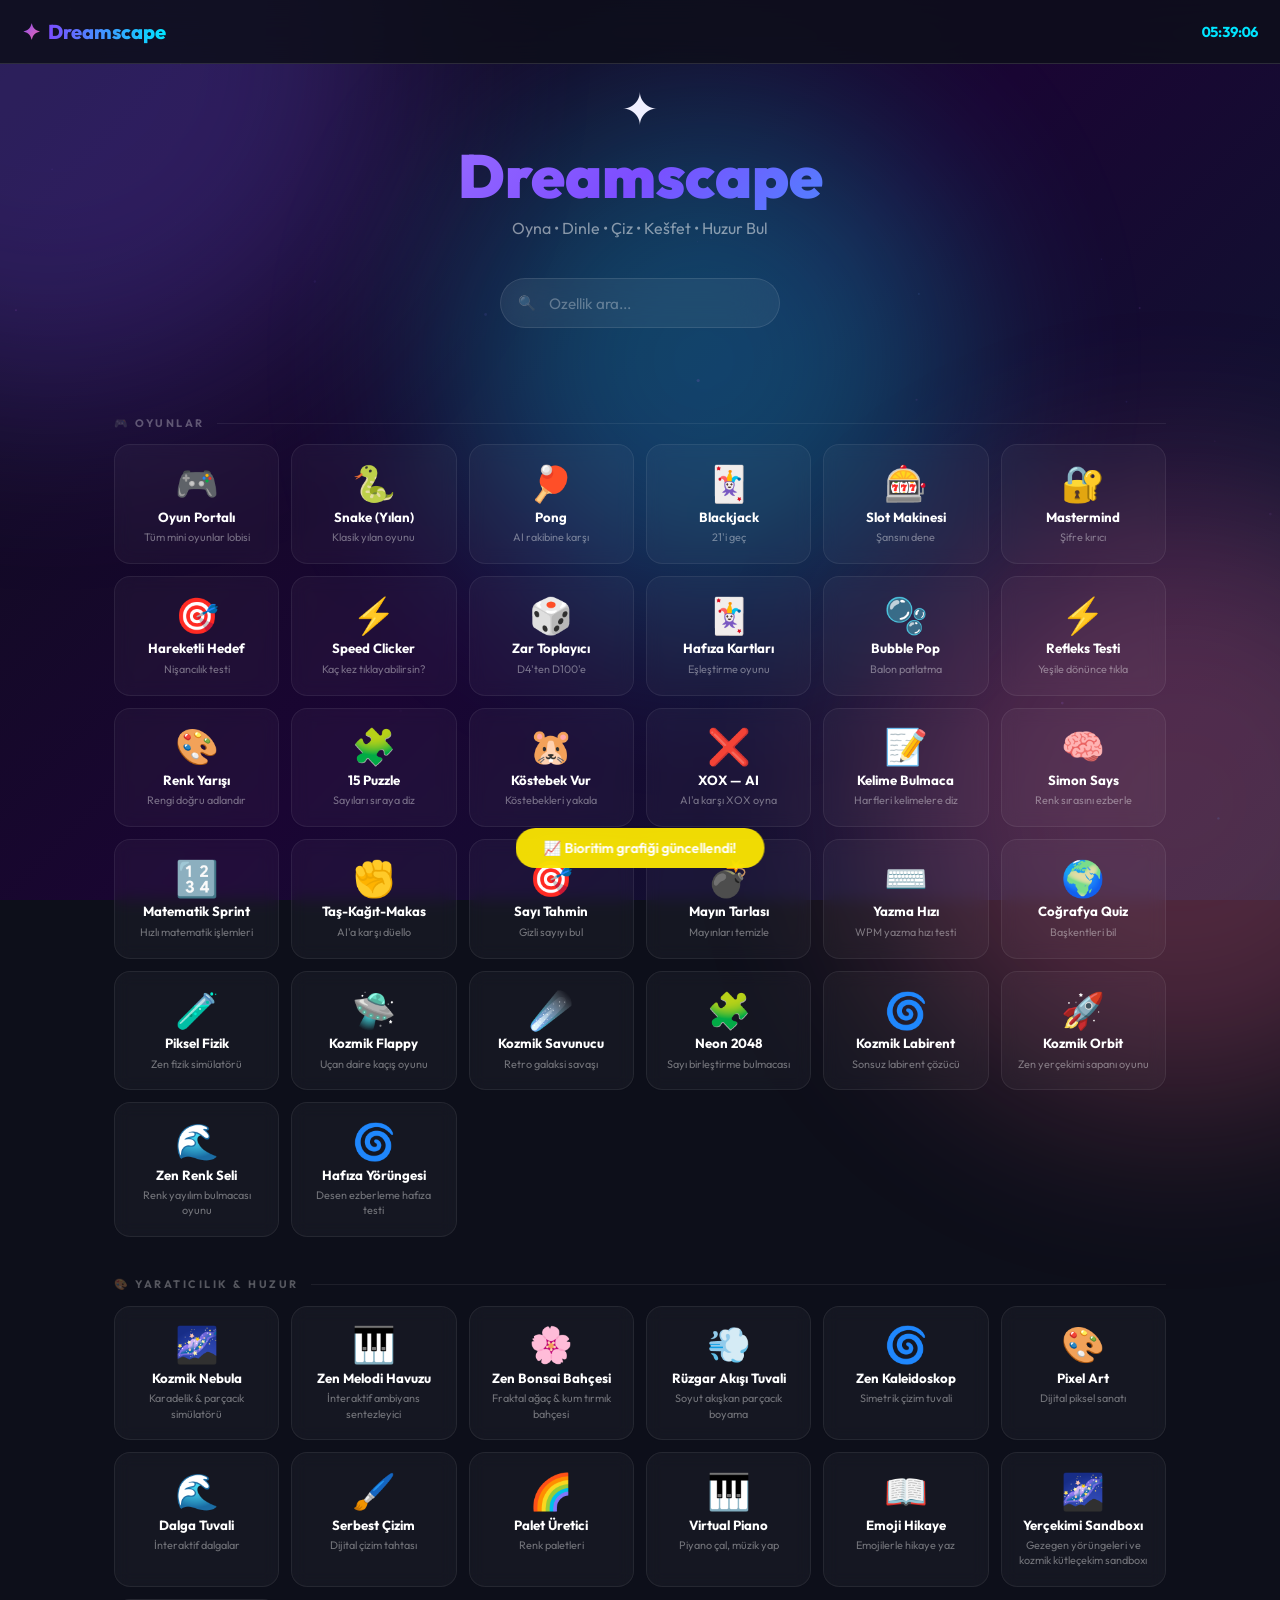
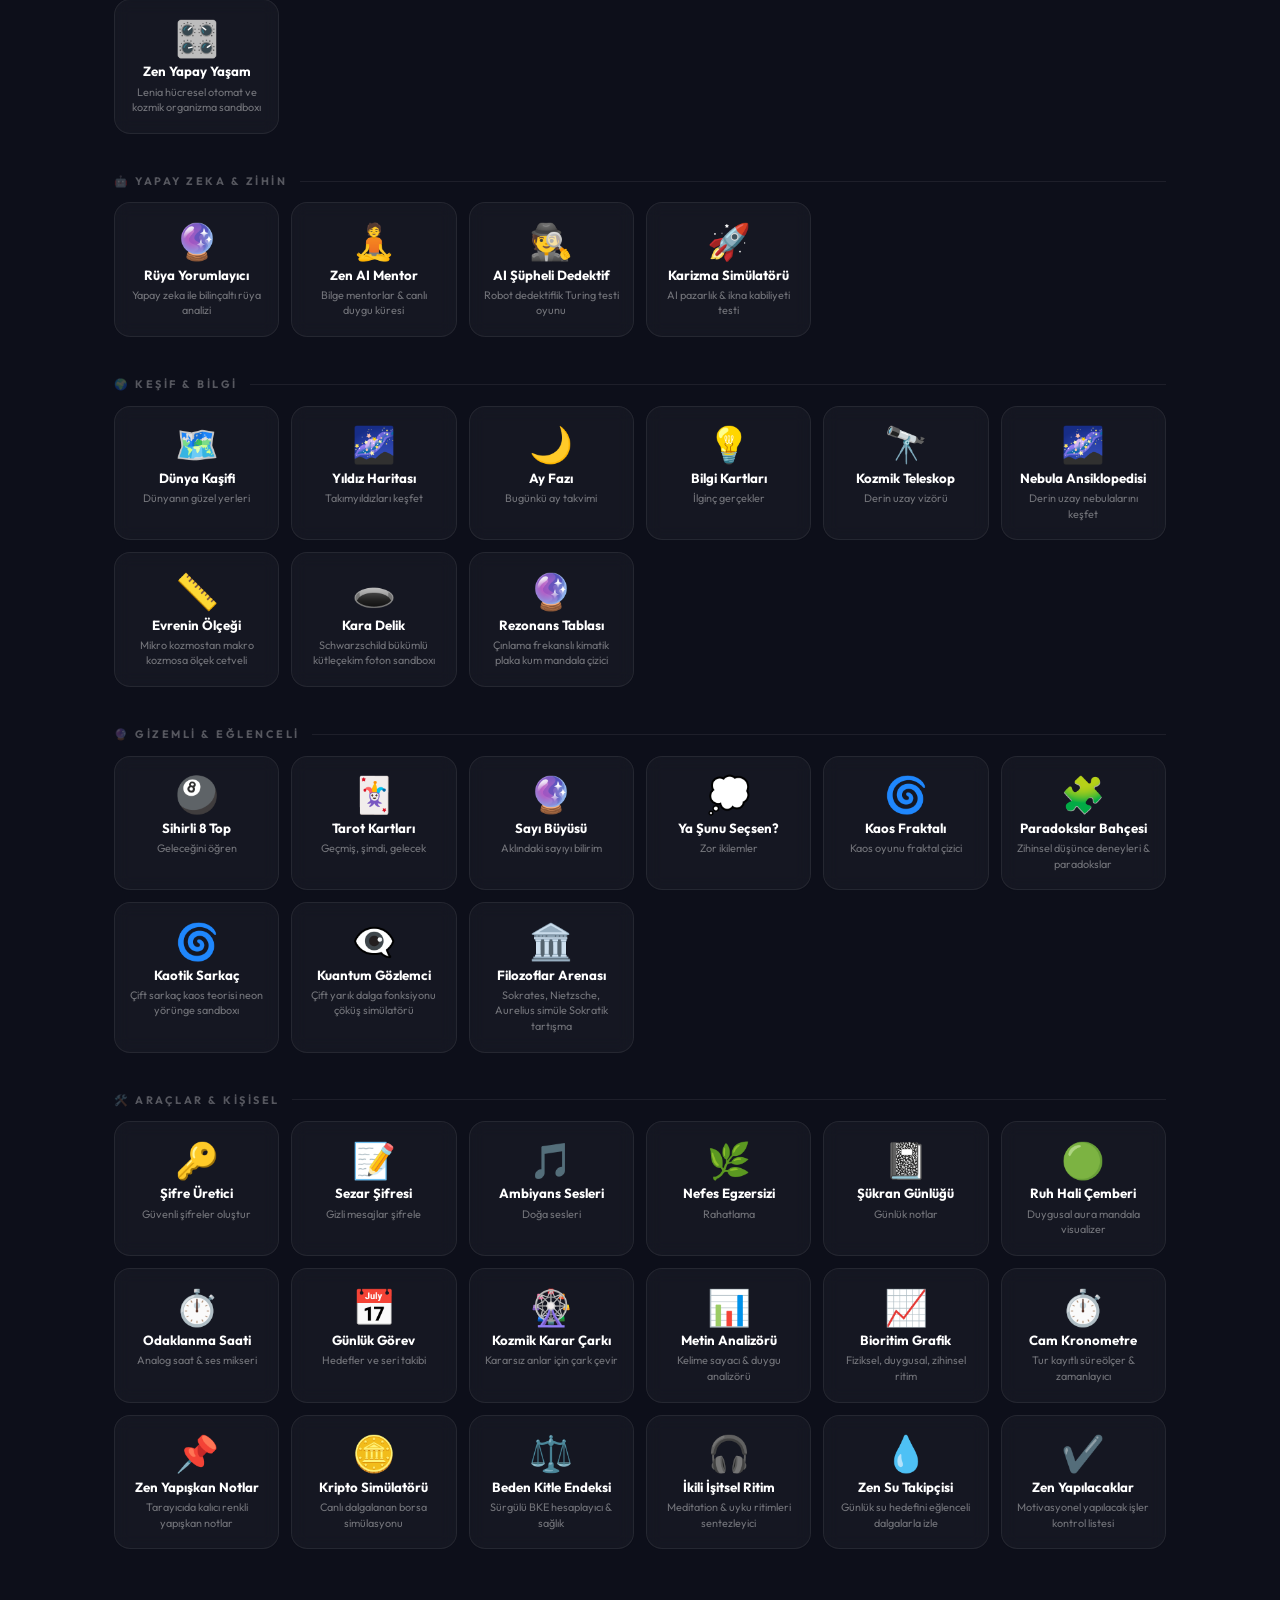
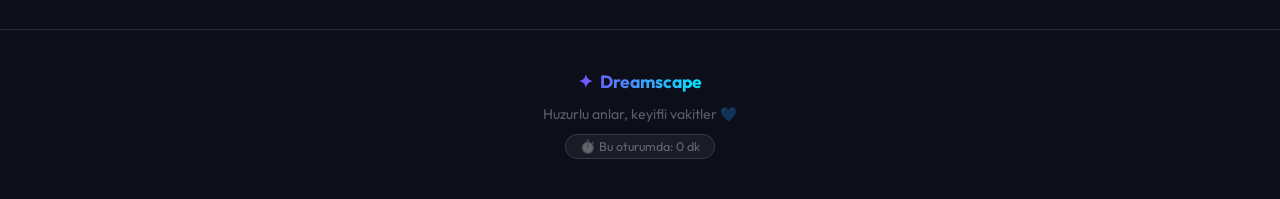
==== commit 0c092af3: "Add files via upload" ====
--- a/index.html
+++ b/index.html
@@ -3725,6 +3725,368 @@
   </div>
 </section>
 
+<!-- ZEN RENK SELİ (COLOR FLOOD MINI GAME) -->
+<section class="section ds-section" id="color-flood-sec">
+  <div class="section-header">
+    <div class="section-badge">🎮 Renk Bulmacası</div>
+    <h2 class="section-title">Zen Renk Seli</h2>
+    <p class="section-sub">Sol üstten başlayarak tüm paneli tek bir renge boyayın. Hamle sayınız kısıtlı, sakinleşin ve planlayın.</p>
+  </div>
+  <div style="max-width: 800px; margin: 0 auto; display: grid; grid-template-columns: 1.2fr 1fr; gap: 2rem; align-items: center; flex-wrap: wrap;">
+    <div class="game-card" style="padding: 1.2rem; display: flex; flex-direction: column; align-items: center; gap: 0.8rem; background: radial-gradient(circle at top right, rgba(0,229,255,0.02), rgba(0,0,0,0));">
+      <canvas id="floodCanvas" width="380" height="380" style="background: #040508; border: 1px solid rgba(255,255,255,0.08); border-radius: var(--r2); display: block; width: 100%; aspect-ratio: 1; max-width: 380px; box-shadow: 0 10px 30px rgba(0,0,0,0.5);"></canvas>
+    </div>
+    
+    <div class="game-card" style="padding: 1.6rem; display: flex; flex-direction: column; gap: 1.2rem;">
+      <h3 style="margin: 0; font-size: 1.1rem; color: #fff;">Oyun Tablosu & Kontroller</h3>
+      
+      <div style="display: grid; grid-template-columns: 1fr 1fr; gap: 0.6rem; text-align: center;">
+        <div style="background: rgba(255,255,255,0.02); border: 1px solid var(--gb); padding: 0.6rem; border-radius: 12px;">
+          <span style="display: block; font-size: 0.72rem; color: var(--tx3); text-transform: uppercase;">Kalan Hamle</span>
+          <strong style="font-size: 1.4rem; color: #ffea00;" id="lblFloodMoves">25</strong>
+        </div>
+        <div style="background: rgba(255,255,255,0.02); border: 1px solid var(--gb); padding: 0.6rem; border-radius: 12px;">
+          <span style="display: block; font-size: 0.72rem; color: var(--tx3); text-transform: uppercase;">Boya Yüzdesi</span>
+          <strong style="font-size: 1.4rem; color: #69f0ae;" id="lblFloodPercent">0%</strong>
+        </div>
+      </div>
+      
+      <div style="height: 1px; background: var(--gb); margin: 0.2rem 0;"></div>
+      
+      <div style="display: flex; flex-direction: column; gap: 0.5rem;">
+        <span style="font-size: 0.78rem; color: var(--tx2); font-weight: 700;">Boya Rengi Seçin:</span>
+        <div style="display: grid; grid-template-columns: repeat(3, 1fr); gap: 0.5rem;" id="floodColors">
+          <button class="mini-btn" id="btnFloodCyan" style="padding: 10px; border-color: rgba(0,229,255,0.2); color: #00e5ff; font-weight: 700;">Cyan</button>
+          <button class="mini-btn" id="btnFloodMagenta" style="padding: 10px; border-color: rgba(255,107,157,0.2); color: #ff6b9d; font-weight: 700;">Pink</button>
+          <button class="mini-btn" id="btnFloodYellow" style="padding: 10px; border-color: rgba(255,234,0,0.2); color: #ffea00; font-weight: 700;">Yellow</button>
+          <button class="mini-btn" id="btnFloodGreen" style="padding: 10px; border-color: rgba(105,240,174,0.2); color: #69f0ae; font-weight: 700;">Green</button>
+          <button class="mini-btn" id="btnFloodPurple" style="padding: 10px; border-color: rgba(124,77,255,0.2); color: #a29bfe; font-weight: 700;">Purple</button>
+          <button class="mini-btn" id="btnFloodRed" style="padding: 10px; border-color: rgba(255,23,71,0.2); color: #ff1744; font-weight: 700;">Red</button>
+        </div>
+      </div>
+      
+      <button class="play-btn" id="btnFloodRestart" style="margin: 0; width: 100%; padding: 10px; font-size: 0.85rem;">🔄 Tahtayı Yenile</button>
+    </div>
+  </div>
+</section>
+
+<!-- HAFIZA YÖRÜNGESİ (PATTERN MEMORY GRID) -->
+<section class="section ds-section" id="memory-orbit-sec">
+  <div class="section-header">
+    <div class="section-badge">🎮 Zihin Jimnastiği</div>
+    <h2 class="section-title">Hafıza Yörüngesi</h2>
+    <p class="section-sub">Sırayla parlayan kozmik karoları ezberleyin ve deseni tekrarlayın. Seviye atladıkça kozmos hızlanacak!</p>
+  </div>
+  <div style="max-width: 800px; margin: 0 auto; display: grid; grid-template-columns: 1.2fr 1fr; gap: 2rem; align-items: center; flex-wrap: wrap;">
+    <div class="game-card" style="padding: 1.2rem; display: flex; flex-direction: column; align-items: center; gap: 0.8rem; background: radial-gradient(circle at top right, rgba(124,77,255,0.02), rgba(0,0,0,0));">
+      <canvas id="memoryCanvas" width="380" height="380" style="background: #030408; border: 1px solid rgba(255,255,255,0.08); border-radius: var(--r2); display: block; width: 100%; aspect-ratio: 1; max-width: 380px; box-shadow: 0 10px 30px rgba(0,0,0,0.5); cursor: pointer;"></canvas>
+    </div>
+    
+    <div class="game-card" style="padding: 1.6rem; display: flex; flex-direction: column; gap: 1.2rem;">
+      <h3 style="margin: 0; font-size: 1.1rem; color: #fff;">Hafıza Konsolu</h3>
+      
+      <div style="display: grid; grid-template-columns: 1fr 1fr; gap: 0.6rem; text-align: center;">
+        <div style="background: rgba(255,255,255,0.02); border: 1px solid var(--gb); padding: 0.6rem; border-radius: 12px;">
+          <span style="display: block; font-size: 0.72rem; color: var(--tx3); text-transform: uppercase;">Aktif Seviye</span>
+          <strong style="font-size: 1.4rem; color: #00e5ff;" id="lblMemoryLevel">Seviye 1</strong>
+        </div>
+        <div style="background: rgba(255,255,255,0.02); border: 1px solid var(--gb); padding: 0.6rem; border-radius: 12px;">
+          <span style="display: block; font-size: 0.72rem; color: var(--tx3); text-transform: uppercase;">En Yüksek Skor</span>
+          <strong style="font-size: 1.4rem; color: #69f0ae;" id="lblMemoryHighScore">0</strong>
+        </div>
+      </div>
+      
+      <div style="height: 1px; background: var(--gb); margin: 0.2rem 0;"></div>
+      
+      <div id="memoryStatus" style="font-size: 0.85rem; color: var(--tx2); text-align: center; min-height: 40px; display: flex; align-items: center; justify-content: center; background: rgba(255,255,255,0.01); border: 1px solid rgba(255,255,255,0.04); border-radius: 8px; padding: 0.5rem;">
+        Başlamak için "Oyunu Başlat" butonuna tıklayın.
+      </div>
+      
+      <button class="play-btn" id="btnMemoryStart" style="margin: 0; width: 100%; padding: 12px; font-size: 0.9rem; background: linear-gradient(135deg, #7c4dff, #00e5ff);">▶ Oyunu Başlat</button>
+    </div>
+  </div>
+</section>
+
+<!-- RÜYA YORUMLAYICI (DREAM WEAVER AI) -->
+<section class="section ds-section" id="dream-weaver-sec">
+  <div class="section-header">
+    <div class="section-badge">🔮 Bilinçaltı Analizcisi</div>
+    <h2 class="section-title">Kozmik Rüya Yorumlayıcı</h2>
+    <p class="section-sub">Gördüğünüz rüyayı kelimelere dökün. Yapay zeka sembollerinizi ayıklayıp bilinçaltınızın derinliklerini çizsin.</p>
+  </div>
+  <div style="max-width: 900px; margin: 0 auto; display: grid; grid-template-columns: 1.1fr 1fr; gap: 2rem; align-items: start; flex-wrap: wrap;">
+    <div class="game-card" style="padding: 1.5rem; display: flex; flex-direction: column; gap: 1rem;">
+      <h3 style="margin: 0; font-size: 1.1rem; color: #fff;">Bilinçaltı Günlüğü</h3>
+      
+      <textarea id="dreamInput" placeholder="Rüyanızda neler gördünüz? (Uçuyordum, karanlık bir ormandaydım, devasa bir dalga vardı, saatler geri akıyordu vb. detaylıca yazın...)" style="width: 100%; height: 120px; background: rgba(0,0,0,0.3); border: 1px solid var(--gb); border-radius: 12px; padding: 12px; color: #fff; font-size: 0.85rem; line-height: 1.5; resize: none;"></textarea>
+      
+      <button class="play-btn" id="btnAnalyzeDream" style="margin: 0; padding: 11px 20px; font-size: 0.88rem; background: linear-gradient(135deg, #7c4dff, #ff6b9d);">🔮 Rüyayı Dokut & Analiz Et</button>
+      
+      <div id="dreamInterpretationPanel" class="hidden" style="background: rgba(255,255,255,0.02); border: 1px solid var(--gb); padding: 1rem; border-radius: 12px; font-size: 0.8rem; line-height: 1.6; color: var(--tx2); max-height: 200px; overflow-y: auto;">
+        <!-- Filled dynamically -->
+      </div>
+    </div>
+    
+    <div class="game-card" style="padding: 1.5rem; display: flex; flex-direction: column; gap: 1.2rem; align-items: center;">
+      <h3 style="margin: 0; font-size: 1.1rem; color: #fff; width: 100%; text-align: left;">Rüya Görseli & Enerji Dağılımı</h3>
+      
+      <!-- Dream nebula visualizer canvas -->
+      <canvas id="dreamCanvas" width="380" height="200" style="background: #030306; border: 1px solid rgba(255,255,255,0.06); border-radius: var(--r2); display: block; width: 100%; height: auto; aspect-ratio: 1.9; box-shadow: inset 0 0 25px rgba(0,0,0,0.9);"></canvas>
+      
+      <!-- Subconscious analytics progress bars -->
+      <div style="width: 100%; display: flex; flex-direction: column; gap: 0.6rem;">
+        <div>
+          <div style="display: flex; justify-content: space-between; font-size: 0.72rem; color: var(--tx2); margin-bottom: 2px;">
+            <span>Yaratıcılık</span>
+            <span id="lblDreamStat1">15%</span>
+          </div>
+          <div style="background: rgba(255,255,255,0.05); height: 5px; border-radius: 3px; overflow: hidden;">
+            <div id="barDreamStat1" style="width: 15%; height: 100%; background: #00e5ff; transition: width 1s;"></div>
+          </div>
+        </div>
+        <div>
+          <div style="display: flex; justify-content: space-between; font-size: 0.72rem; color: var(--tx2); margin-bottom: 2px;">
+            <span>Kaygı Derecesi</span>
+            <span id="lblDreamStat2">10%</span>
+          </div>
+          <div style="background: rgba(255,255,255,0.05); height: 5px; border-radius: 3px; overflow: hidden;">
+            <div id="barDreamStat2" style="width: 10%; height: 100%; background: #ff6b9d; transition: width 1s;"></div>
+          </div>
+        </div>
+        <div>
+          <div style="display: flex; justify-content: space-between; font-size: 0.72rem; color: var(--tx2); margin-bottom: 2px;">
+            <span>Mantıksal Tutarlılık</span>
+            <span id="lblDreamStat3">30%</span>
+          </div>
+          <div style="background: rgba(255,255,255,0.05); height: 5px; border-radius: 3px; overflow: hidden;">
+            <div id="barDreamStat3" style="width: 30%; height: 100%; background: #ffea00; transition: width 1s;"></div>
+          </div>
+        </div>
+        <div>
+          <div style="display: flex; justify-content: space-between; font-size: 0.72rem; color: var(--tx2); margin-bottom: 2px;">
+            <span>Spiritualite</span>
+            <span id="lblDreamStat4">20%</span>
+          </div>
+          <div style="background: rgba(255,255,255,0.05); height: 5px; border-radius: 3px; overflow: hidden;">
+            <div id="barDreamStat4" style="width: 20%; height: 100%; background: #69f0ae; transition: width 1s;"></div>
+          </div>
+        </div>
+      </div>
+    </div>
+  </div>
+</section>
+
+<!-- ZEN AI MENTOR & DUYGU KÜRESİ (ZEN MENTOR) -->
+<section class="section ds-section" id="zen-mentor-sec">
+  <div class="section-header">
+    <div class="section-badge">🧘 Zihinsel Felsefe</div>
+    <h2 class="section-title">Zen AI Mentor & Canlı Duygu Küresi</h2>
+    <p class="section-sub">Bilgelerle konuşup dertleşin. Türbülanslı düşüncelerinizi sakinleştirmek için duygusal durumunuza özel nefes küresini izleyin.</p>
+  </div>
+  <div style="max-width: 900px; margin: 0 auto; display: grid; grid-template-columns: 1fr 1fr; gap: 2rem; align-items: start; flex-wrap: wrap;">
+    <!-- Left panel: chat dialogue console -->
+    <div class="game-card" style="padding: 1.5rem; display: flex; flex-direction: column; gap: 1.2rem; min-height: 480px;">
+      <h3 style="margin: 0; font-size: 1.1rem; color: #fff;">Felsefi Mentor Seçimi</h3>
+      
+      <div style="display: grid; grid-template-columns: repeat(4, 1fr); gap: 0.4rem;">
+        <button class="mini-btn active" id="btnMentorSeneca" style="font-size: 0.72rem; padding: 6px 4px;">Seneca (Stoacı)</button>
+        <button class="mini-btn" id="btnMentorRyokan" style="font-size: 0.72rem; padding: 6px 4px;">Ryokan (Zen)</button>
+        <button class="mini-btn" id="btnMentorSophia" style="font-size: 0.72rem; padding: 6px 4px;">Sophia (Psikolog)</button>
+        <button class="mini-btn" id="btnMentorCosmos" style="font-size: 0.72rem; padding: 6px 4px;">Rehber (Cosmic)</button>
+      </div>
+      
+      <div style="height: 1px; background: var(--gb);"></div>
+      
+      <!-- Dialogue feeds -->
+      <div id="mentorChatHistory" style="flex: 1; min-height: 200px; max-height: 250px; overflow-y: auto; display: flex; flex-direction: column; gap: 0.6rem; padding: 0.3rem;">
+        <div style="display: flex; gap: 0.5rem; font-size: 0.8rem; color: var(--tx2); background: rgba(255,255,255,0.01); border: 1px solid var(--gb); padding: 8px 12px; border-radius: 4px 12px 12px 12px;">
+          <strong style="color: #ffea00; min-width: 60px;">Seneca:</strong> Selam genç zihin. Bugün hayatın kısalığı veya seni sarsan hangi dış olay üzerine felsefe yapmak istersin?
+        </div>
+      </div>
+      
+      <div style="display: flex; gap: 0.5rem; align-items: center;">
+        <input type="text" id="mentorUserInput" placeholder="Zihnini kurcalayan derdini bilgeye dök..." style="flex: 1; padding: 10px 15px; background: rgba(0,0,0,0.3); border: 1px solid var(--gb); border-radius: 12px; color: #fff; font-size: 0.88rem;" />
+        <button class="play-btn" id="btnMentorSend" style="padding: 10px 20px; font-size: 0.88rem; margin: 0; background: linear-gradient(135deg, #7c4dff, #ffea00); color: #000; font-weight: 700;">Akıl Danış</button>
+      </div>
+    </div>
+    
+    <!-- Right panel: Orb wave visualizer & breathing instructions -->
+    <div class="game-card" style="padding: 1.5rem; display: flex; flex-direction: column; gap: 1.5rem; align-items: center; min-height: 480px; justify-content: space-between;">
+      <h3 style="margin: 0; font-size: 1.1rem; color: #fff; width: 100%;">Duygu Küresi & Nefes Sweeper</h3>
+      
+      <!-- Soul wave canvas -->
+      <div style="position: relative; width: 220px; height: 220px; display: flex; align-items: center; justify-content: center;">
+        <canvas id="mentorCanvas" width="220" height="220" style="border-radius: 50%; display: block; background: transparent; cursor: pointer;"></canvas>
+        <div id="lblBreathingText" style="position: absolute; font-size: 0.88rem; font-weight: 700; color: #fff; text-shadow: 0 2px 5px rgba(0,0,0,0.9); pointer-events: none;">NEFES AL</div>
+      </div>
+      
+      <div id="lblSentimentDetected" style="font-size: 0.72rem; color: var(--tx3); text-transform: uppercase; border: 1px solid var(--gb); padding: 4px 12px; border-radius: 20px;">
+        Algılanan Aura: <strong style="color:#69f0ae;" id="lblSentimentVal">Dingin (Calm)</strong>
+      </div>
+      
+      <div style="background: rgba(105,240,174,0.02); border: 1px solid rgba(105,240,174,0.08); border-radius: 12px; padding: 0.8rem; font-size: 0.75rem; color: var(--tx2); line-height: 1.5; text-align: center; width: 100%;">
+        * Duygu küresi, yazdığınız kelimelerin stres, üzüntü veya bilgelik tonunu tarayarak dinamik olarak şekil ve renk değiştirir. Kürenin büyüme/küçülme yörüngesine uyum sağlayarak derin nefes egzersizi yapın.
+      </div>
+    </div>
+  </div>
+</section>
+
+<!-- ŞÜPHELİ DEDEKTİF (TURING SUSPECT GAME) -->
+<section class="section ds-section" id="turing-detective-sec">
+  <div class="section-header">
+    <div class="section-badge">🕵️ Turing Testi</div>
+    <h2 class="section-title">Yapay Zeka Dedektifi: Robot Kim?</h2>
+    <p class="section-sub">Karşınızda duran üç şüpheliyi sorgulayın. Biyometrik nabız ölçümleriyle robot şüphe değerlerini analiz ederek hangisinin AI olduğunu bulun.</p>
+  </div>
+  <div style="max-width: 900px; margin: 0 auto; display: grid; grid-template-columns: 1fr 1fr; gap: 2rem; align-items: start; flex-wrap: wrap;">
+    <!-- Left panel: suspect list & question selection -->
+    <div class="game-card" style="padding: 1.5rem; display: flex; flex-direction: column; gap: 1.2rem; min-height: 520px; justify-content: space-between;">
+      <div>
+        <h3 style="margin: 0 0 0.8rem 0; font-size: 1.1rem; color: #fff;">Sorgu Listesi</h3>
+        
+        <div style="display: grid; grid-template-columns: repeat(3, 1fr); gap: 0.5rem; margin-bottom: 1rem;">
+          <button class="mini-btn active" id="btnSuspect1" style="font-size: 0.72rem; padding: 10px 4px; display: flex; flex-direction: column; gap: 4px; align-items: center;">
+            <span style="font-size: 1.2rem;">🤖</span>
+            <strong>Şüpheli A (TR-800)</strong>
+          </button>
+          <button class="mini-btn" id="btnSuspect2" style="font-size: 0.72rem; padding: 10px 4px; display: flex; flex-direction: column; gap: 4px; align-items: center;">
+            <span style="font-size: 1.2rem;">🌀</span>
+            <strong>Şüpheli B (Yolcu)</strong>
+          </button>
+          <button class="mini-btn" id="btnSuspect3" style="font-size: 0.72rem; padding: 10px 4px; display: flex; flex-direction: column; gap: 4px; align-items: center;">
+            <span style="font-size: 1.2rem;">👤</span>
+            <strong>Şüpheli C (İnsan)</strong>
+          </button>
+        </div>
+        
+        <div style="height: 1px; background: var(--gb); margin-bottom: 1rem;"></div>
+        
+        <h4 style="margin: 0 0 0.5rem 0; font-size: 0.85rem; color: var(--tx2);">Hazır Sorgu Soruları:</h4>
+        <div style="display: flex; flex-direction: column; gap: 0.4rem; margin-bottom: 1rem;">
+          <button class="mini-btn" id="btnSuspectQ1" style="font-size: 0.72rem; text-align: left; padding: 8px;">❤️ Aşk senin için ne ifade ediyor?</button>
+          <button class="mini-btn" id="btnSuspectQ2" style="font-size: 0.72rem; text-align: left; padding: 8px;">🔢 Bana pi sayısının ilk 15 basamağını söyler misin?</button>
+          <button class="mini-btn" id="btnSuspectQ3" style="font-size: 0.72rem; text-align: left; padding: 8px;">🍕 Dün akşam yemekte ne yedin?</button>
+        </div>
+        
+        <div style="display: flex; gap: 0.5rem; align-items: center;">
+          <input type="text" id="suspectCustomInput" placeholder="Kendi dedektiflik sorunu yaz..." style="flex: 1; padding: 10px 15px; background: rgba(0,0,0,0.3); border: 1px solid var(--gb); border-radius: 12px; color: #fff; font-size: 0.88rem;" />
+          <button class="play-btn" id="btnSuspectInquire" style="padding: 10px 20px; font-size: 0.88rem; margin: 0; background: linear-gradient(135deg, #00e5ff, #7c4dff);">Sorgula</button>
+        </div>
+      </div>
+      
+      <!-- Voting panel -->
+      <div style="background: rgba(255,255,255,0.02); border: 1px solid var(--gb); border-radius: 12px; padding: 0.8rem;">
+        <span style="display: block; font-size: 0.75rem; color: var(--tx3); text-align: center; margin-bottom: 0.4rem; text-transform: uppercase;">Karar Zamanı: Robot Hangisi?</span>
+        <div style="display: grid; grid-template-columns: repeat(3, 1fr); gap: 0.4rem;">
+          <button class="mini-btn" id="btnVoteS1" style="font-size: 0.75rem; border-color: rgba(255,23,71,0.2); color: #ff1744; font-weight: 700;">A ROBOTTUR</button>
+          <button class="mini-btn" id="btnVoteS2" style="font-size: 0.75rem; border-color: rgba(255,23,71,0.2); color: #ff1744; font-weight: 700;">B ROBOTTUR</button>
+          <button class="mini-btn" id="btnVoteS3" style="font-size: 0.75rem; border-color: rgba(255,23,71,0.2); color: #ff1744; font-weight: 700;">C ROBOTTUR</button>
+        </div>
+      </div>
+    </div>
+    
+    <!-- Right panel: query outputs & biometrics -->
+    <div class="game-card" style="padding: 1.5rem; display: flex; flex-direction: column; gap: 1.2rem; min-height: 520px; justify-content: space-between;">
+      <h3 style="margin: 0; font-size: 1.1rem; color: #fff;">Sorgu Odası Ses Kaydı</h3>
+      
+      <div id="suspectSpeechBubble" style="background: rgba(0, 229, 255, 0.02); border: 1px solid rgba(0, 229, 255, 0.15); padding: 1.2rem; border-radius: 15px; font-size: 0.85rem; line-height: 1.6; color: #fff; min-height: 120px; display: flex; align-items: center; justify-content: center; text-align: center;">
+        "Sorgu başlatılmaya hazır. Bir şüpheli seçin ve ona bir soru yönelterek biyometrik nabzını ölçün."
+      </div>
+      
+      <div style="height: 1px; background: var(--gb);"></div>
+      
+      <!-- Pulse visualizer canvas -->
+      <div>
+        <span style="display: block; font-size: 0.72rem; color: var(--tx3); text-transform: uppercase; margin-bottom: 0.4rem; letter-spacing: 1px;">Canlı Biyometrik Nabız Grafiği (Biometrics)</span>
+        <canvas id="suspectCanvas" width="380" height="90" style="background: #020204; border: 1px solid rgba(255,255,255,0.06); border-radius: 10px; display: block; width: 100%; height: auto; aspect-ratio: 4.2;"></canvas>
+      </div>
+      
+      <!-- Biometric log cards -->
+      <div style="display: grid; grid-template-columns: 1fr 1fr; gap: 0.5rem;">
+        <div style="background: rgba(255,255,255,0.02); border: 1px solid var(--gb); padding: 0.6rem; border-radius: 12px; text-align: center;">
+          <span style="display: block; font-size: 0.65rem; color: var(--tx3); text-transform: uppercase;">Stress Seviyesi</span>
+          <strong style="font-size: 1.1rem; color: #ff6b9d;" id="lblSuspectStress">NORMAL</strong>
+        </div>
+        <div style="background: rgba(255,255,255,0.02); border: 1px solid var(--gb); padding: 0.6rem; border-radius: 12px; text-align: center;">
+          <span style="display: block; font-size: 0.65rem; color: var(--tx3); text-transform: uppercase;">AI Şüphe İndeksi</span>
+          <strong style="font-size: 1.1rem; color: #ffea00;" id="lblSuspectAIScore">0%</strong>
+        </div>
+      </div>
+    </div>
+  </div>
+</section>
+
+<!-- AI PITCH / NEGOTIATOR (AI CHARISMA SIMULATOR) -->
+<section class="section ds-section" id="pitch-negotiator-sec">
+  <div class="section-header">
+    <div class="section-badge">🚀 Pazarlık Arenası</div>
+    <h2 class="section-title">AI Karizma & İkna Simülatörü</h2>
+    <p class="section-sub">Karşınızdaki çetin patronlara startup fikrinizi sunun, zam isteyin veya uzay ittifakı kurun. Kelimelerinizi seçin ve sıcaklığı yükseltin!</p>
+  </div>
+  <div style="max-width: 900px; margin: 0 auto; display: grid; grid-template-columns: 1fr 1.1fr; gap: 2rem; align-items: start; flex-wrap: wrap;">
+    <!-- Left panel: character selection & scenario -->
+    <div class="game-card" style="padding: 1.5rem; display: flex; flex-direction: column; gap: 1.2rem; min-height: 480px; justify-content: space-between;">
+      <div>
+        <h3 style="margin: 0 0 0.8rem 0; font-size: 1.1rem; color: #fff;">Müzakere Karakterleri</h3>
+        
+        <div style="display: grid; grid-template-columns: repeat(3, 1fr); gap: 0.4rem; margin-bottom: 1rem;">
+          <button class="mini-btn active" id="btnBossElon" style="font-size: 0.72rem; padding: 8px 4px;">🚀 Elon (Milyarder)</button>
+          <button class="mini-btn" id="btnBossBoard" style="font-size: 0.72rem; padding: 8px 4px;">💼 Yönetim Kurulu</button>
+          <button class="mini-btn" id="btnBossAlien" style="font-size: 0.72rem; padding: 8px 4px;">👾 Galaktik Delege</button>
+        </div>
+        
+        <div style="height: 1px; background: var(--gb); margin-bottom: 1rem;"></div>
+        
+        <h4 style="margin: 0 0 0.5rem 0; font-size: 0.85rem; color: var(--tx2);">Aktif Görev Senaryosu:</h4>
+        <div id="lblBossScenario" style="font-size: 0.78rem; line-height: 1.55; color: var(--tx2); background: rgba(255,255,255,0.01); border: 1px solid var(--gb); padding: 0.8rem; border-radius: 12px; min-height: 80px;">
+          <strong>🚀 Fikir Sunumu:</strong> Elon, Mars kolonizasyonu için yeni roket kalkanı fikrini dinleyecek. Ona inovasyondan, kâr oranından ve veri odaklı vizyonundan bahset!
+        </div>
+      </div>
+      
+      <!-- Pitch input field -->
+      <div style="display: flex; flex-direction: column; gap: 0.6rem;">
+        <span style="font-size: 0.78rem; color: var(--tx2); font-weight: 700;">İkna Konuşmanızı Yazın:</span>
+        <textarea id="pitchInput" placeholder="Teklifinizi buraya girin (Örn: Efendim, yeni roket kalkanı tasarımımız %40 kâr marjıyla inovatif bir vizyon sunuyor. Test verilerimiz başarıyı kesinlikle garanti ediyor...)" style="width: 100%; height: 110px; background: rgba(0,0,0,0.3); border: 1px solid var(--gb); border-radius: 12px; padding: 12px; color: #fff; font-size: 0.82rem; line-height: 1.5; resize: none;"></textarea>
+        <button class="play-btn" id="btnSubmitPitch" style="margin: 0; padding: 11px 20px; font-size: 0.88rem; background: linear-gradient(135deg, #ff6b9d, #ffea00); color: #000; font-weight: 700;">🗣️ Teklifi Sun</button>
+      </div>
+    </div>
+    
+    <!-- Right panel: feedback metrics & thermometer -->
+    <div class="game-card" style="padding: 1.5rem; display: flex; flex-direction: column; gap: 1.2rem; min-height: 480px; justify-content: space-between;">
+      <h3 style="margin: 0; font-size: 1.1rem; color: #fff;">AI Değerlendirme Analizi</h3>
+      
+      <div id="bossReactionBubble" style="background: rgba(255, 234, 0, 0.02); border: 1px solid rgba(255, 234, 0, 0.15); padding: 1.2rem; border-radius: 15px; font-size: 0.85rem; line-height: 1.6; color: #fff; min-height: 110px; display: flex; align-items: center; justify-content: center; text-align: center;">
+        "Teklifinizi sunarak yatırımcının kararını ölçün. Kelimelerinizi akıllıca seçerek ikna gücünüzü gösterin."
+      </div>
+      
+      <!-- Thermometer Deal temperature bar -->
+      <div>
+        <div style="display: flex; justify-content: space-between; font-size: 0.72rem; color: var(--tx3); text-transform: uppercase; margin-bottom: 0.4rem; font-weight: 700; letter-spacing: 1px;">
+          <span>Anlaşma Sıcaklığı (Deal Temperature)</span>
+          <span style="color:#ffea00;" id="lblDealTemp">0°C</span>
+        </div>
+        <div style="background: rgba(255,255,255,0.05); height: 16px; border-radius: 8px; overflow: hidden; border: 1px solid rgba(255,255,255,0.08); padding: 2px;">
+          <div id="barDealTemp" style="width: 0%; height: 100%; background: linear-gradient(90deg, #7c4dff, #ff6b9d, #ffea00); border-radius: 6px; transition: width 1.2s cubic-bezier(0.1, 0.8, 0.25, 1);"></div>
+        </div>
+      </div>
+      
+      <div style="height: 1px; background: var(--gb);"></div>
+      
+      <!-- Detailed score reports -->
+      <div style="display: grid; grid-template-columns: 1fr 1fr; gap: 0.5rem; text-align: center;">
+        <div style="background: rgba(255,255,255,0.02); border: 1px solid var(--gb); padding: 0.5rem; border-radius: 12px;">
+          <span style="display: block; font-size: 0.65rem; color: var(--tx3); text-transform: uppercase;">İkna Anahtarları</span>
+          <strong style="font-size: 1rem; color: #00e5ff;" id="lblPersuasionKeys">Bulunamadı</strong>
+        </div>
+        <div style="background: rgba(255,255,255,0.02); border: 1px solid var(--gb); padding: 0.5rem; border-radius: 12px;">
+          <span style="display: block; font-size: 0.65rem; color: var(--tx3); text-transform: uppercase;">Özgüven Çarpanı</span>
+          <strong style="font-size: 1rem; color: #69f0ae;" id="lblConfidenceMult">x0.0</strong>
+        </div>
+      </div>
+    </div>
+  </div>
+</section>
+
 <footer class="footer">
 
   <div class="footer-inner">
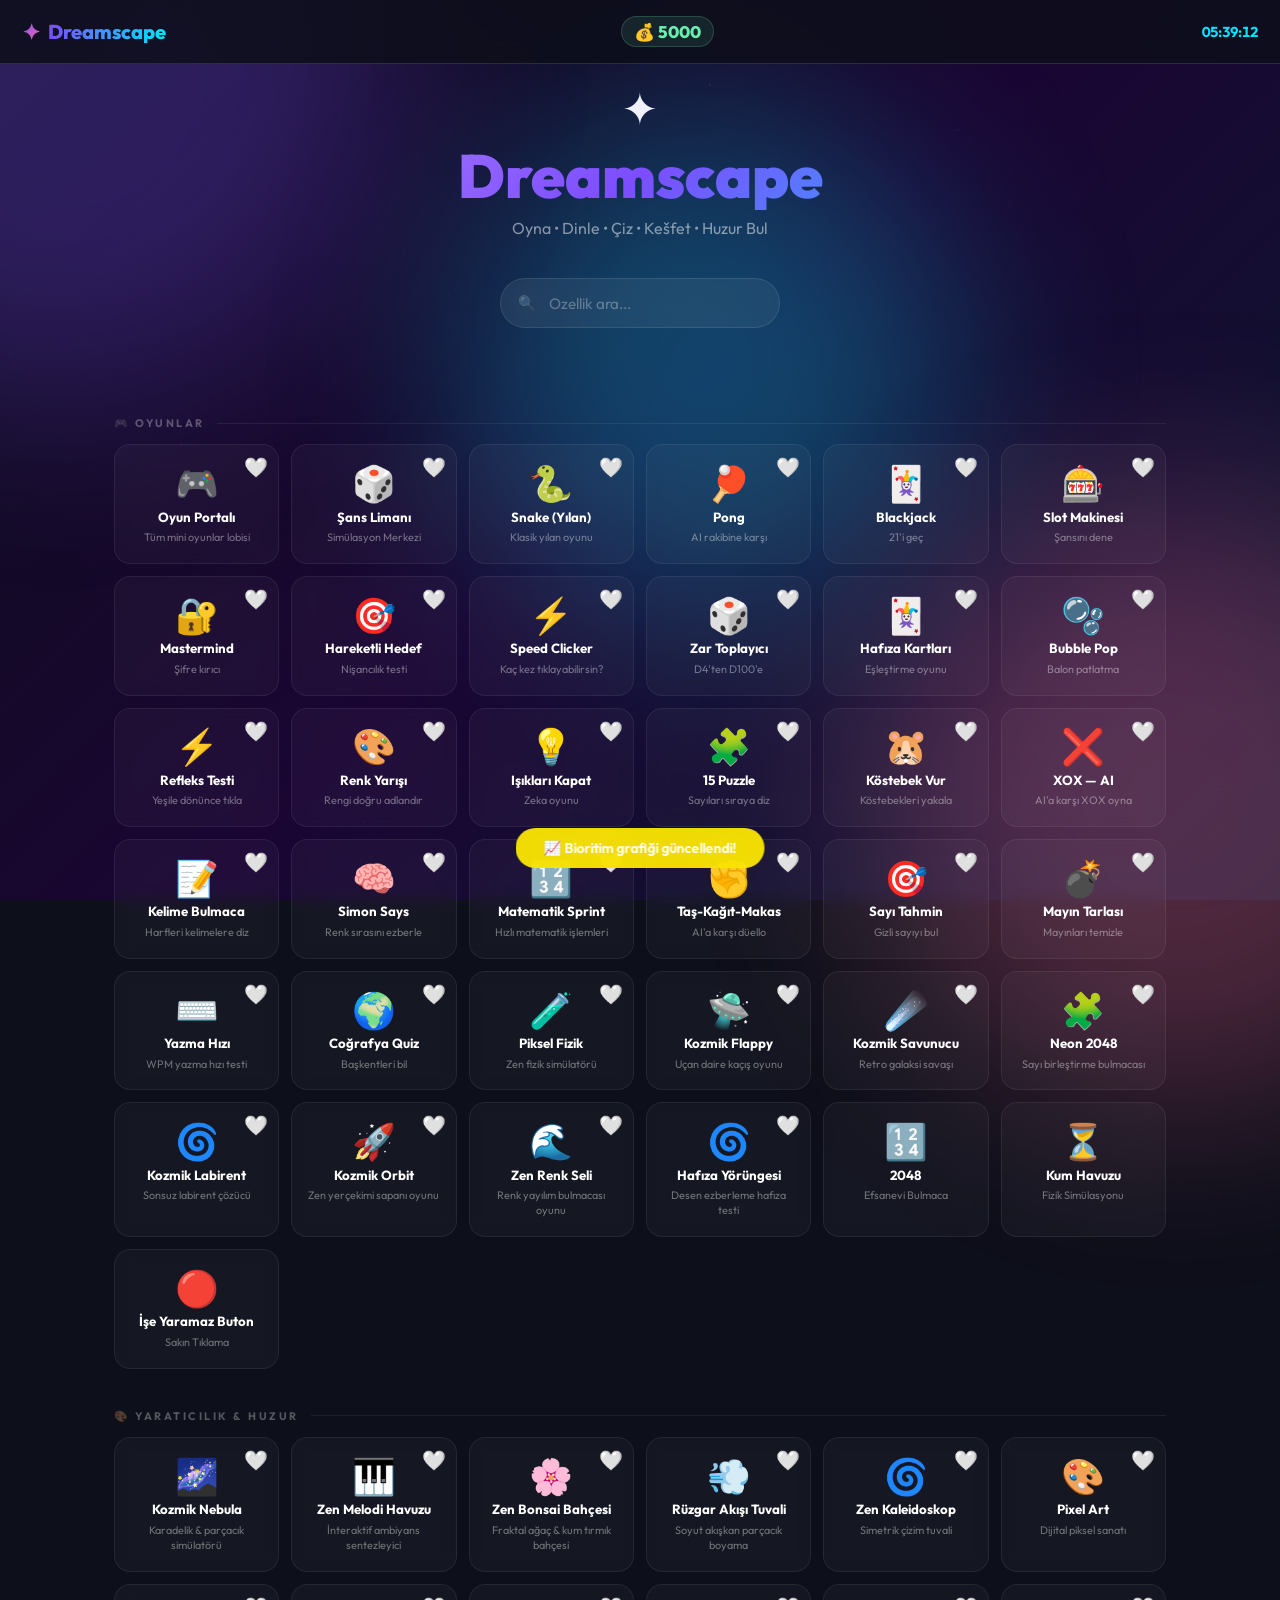
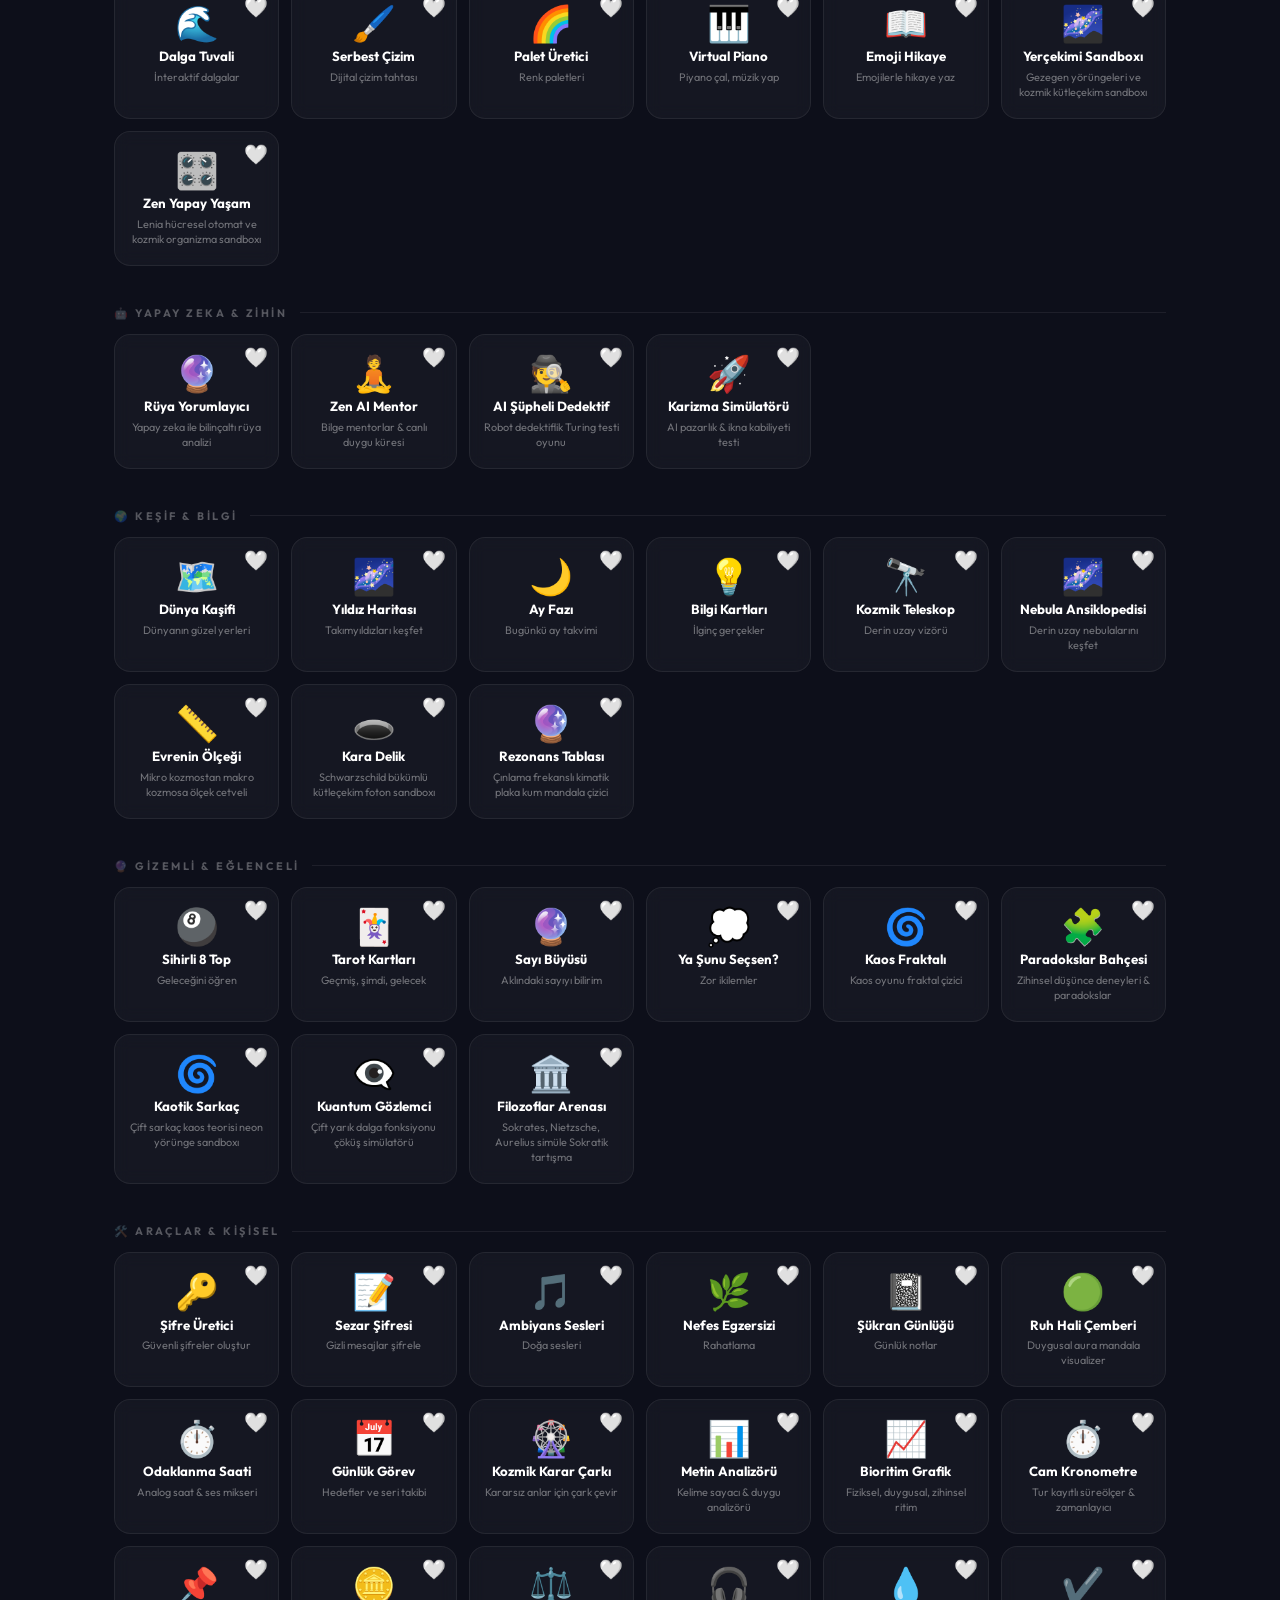
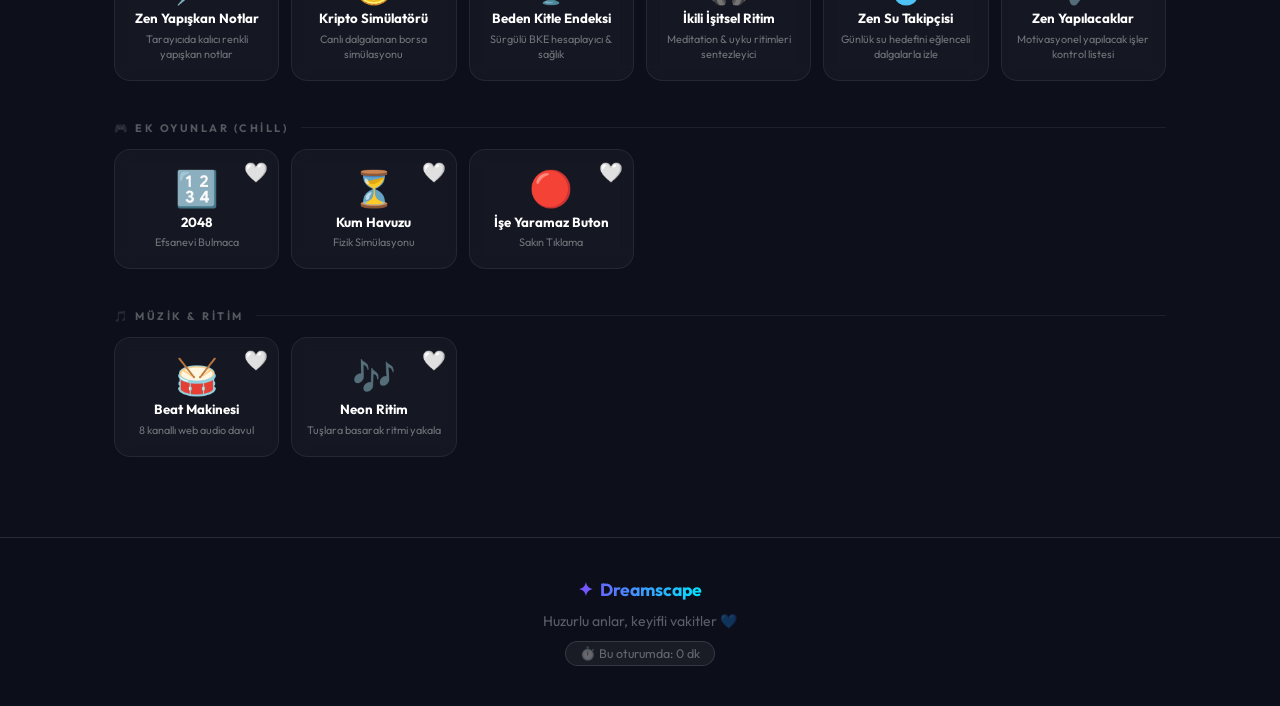
==== commit 4d3fda32: "Add files via upload" ====
--- a/index.html
+++ b/index.html
@@ -998,20 +998,44 @@
     .brush-slider::-webkit-slider-thumb:hover {
       transform: scale(1.25);
     }
+    /* --- CHANCE GAMES STYLES --- */
+    .chance-game-wrapper { width:100%; display:flex; flex-direction:column; align-items:center; }
+    .chance-game-inner { background: rgba(255,255,255,0.03); border: 1px solid var(--gb); padding: 2rem; border-radius: var(--r3); width: 100%; max-width: 800px; display:flex; flex-direction:column; align-items:center; }
+    .chance-game-title { font-size: 2rem; color: var(--a3); margin-bottom: 0.5rem; }
+    .chance-game-desc { color: var(--tx2); margin-bottom: 2rem; text-align:center; }
+    .chance-bet-controls { display:flex; align-items:center; gap: 10px; margin-bottom: 2rem; background: rgba(0,0,0,0.3); padding: 10px; border-radius: 10px; }
+    .chance-bet-btn { background: var(--glass); color: #fff; border: 1px solid var(--glass-border); border-radius: 5px; width: 40px; height: 40px; font-size: 1.5rem; cursor: pointer; display:flex; align-items:center; justify-content:center; }
+    .chance-bet-input { background: transparent; border: none; color: #fff; font-size: 1.5rem; width: 80px; text-align:center; outline:none; }
+    .chance-action-btn { background: var(--a3); color: #111; border: none; padding: 12px 30px; font-size: 1.2rem; font-weight: bold; border-radius: 100px; cursor: pointer; transition: transform 0.2s, box-shadow 0.2s; text-transform: uppercase; letter-spacing: 1px; }
+    .chance-action-btn:hover:not(:disabled) { transform: scale(1.05); box-shadow: 0 0 15px var(--a3); }
+    .chance-action-btn:disabled { opacity: 0.5; cursor: not-allowed; }
+    .chance-back-btn { align-self: flex-start; background: transparent; color: var(--tx2); border: 1px solid var(--gb); padding: 8px 16px; border-radius: 20px; cursor: pointer; margin-bottom: 1rem; transition: 0.2s; }
+    .chance-back-btn:hover { background: var(--glass); color: #fff; }
+    .chance-game-message { margin-top: 1.5rem; font-size: 1.2rem; font-weight: bold; min-height: 28px; text-align:center; }
+    .chance-game-message.win { color: var(--success); text-shadow: 0 0 10px var(--success); }
+    .chance-game-message.lose { color: var(--danger); text-shadow: 0 0 10px var(--danger); }
+    .chance-game-message.draw { color: var(--warning); text-shadow: 0 0 10px var(--warning); }
+    .chance-choice-btn { background: var(--glass); color: #fff; border: 2px solid transparent; padding: 10px 20px; border-radius: 10px; cursor: pointer; font-size: 1.1rem; transition: 0.2s; }
+    .chance-choice-btn.selected { border-color: var(--a3); box-shadow: 0 0 10px var(--a3); background: rgba(0,229,255,0.1); }
+    .cg-playing-card { width: 70px; height: 100px; background: #fff; border-radius: 8px; color: #111; display:flex; align-items:center; justify-content:center; font-size: 1.5rem; font-weight: bold; box-shadow: 0 4px 8px rgba(0,0,0,0.5); border:1px solid #ccc; }
+    .cg-playing-card.red { color: #e74c3c; }
+    .cg-keno-cell.drawn { animation: pop 0.5s ease; }
+    @keyframes pop { 0% { transform: scale(1); } 50% { transform: scale(1.2); } 100% { transform: scale(1); } }
   </style>
 </head>
 <body>
 <canvas id="particleCanvas"></canvas>
 
 <nav class="navbar" id="navbar">
-  <button class="menu-ham" id="menuHamburger" onclick="dsGoToHub()" style="position:relative;z-index:9998;pointer-events:all;cursor:pointer" aria-label="Ana Menu">
+  <button class="menu-ham" id="menuHamburger" onclick="dsGoToHub()" style="position:relative;z-index:9998;pointer-events:all;cursor:pointer" aria-label="Ana Menü">
     <span></span><span></span><span></span>
   </button>
-  <button class="nav-back" id="navBackBtn" onclick="dsGoToHub()">← Ana Menü</button>
+  <button class="nav-back" id="navBackBtn" onclick="dsGoToHub()">⬅ Ana Menü</button>
   <div class="nav-logo" style="cursor:pointer" onclick="dsGoToHub()">
     <span class="logo-icon">✦</span><span class="logo-text">Dreamscape</span>
   </div>
   <span class="nav-section-title" id="navSectionTitle"></span>
+  <div class="nav-balance" id="navBalance" style="color:var(--a4); cursor:pointer; font-weight:800; font-size:1.05rem; padding: 4px 12px; background:rgba(105,240,174,0.1); border:1px solid rgba(105,240,174,0.2); border-radius:100px; margin-right:10px;" title="Bakiyeyi Sıfırla">💰 <span id="navBalanceAmount">5000</span></div>
   <div class="nav-time" id="navTime"></div>
 </nav>
 <!-- ══ HUB PAGE ══ -->
@@ -1062,6 +1086,13 @@
   </div>
   <div class="games-grid">
 
+    <!-- CHANCE HAVEN -->
+    <div class="game-card" style="border-color: var(--a3); box-shadow: 0 0 15px rgba(0,229,255,0.3);">
+      <div class="game-card-header"><span class="game-icon">🎲</span><div><h3>Şans Limanı</h3><p>Simülasyon Merkezi</p></div><span class="game-badge new-badge">12 OYUN</span></div>
+      <p style="font-size: .83rem; color: var(--tx2); margin-bottom: 1.5rem; line-height: 1.6;">Rulet, Blackjack, Kazı Kazan, Kasa Açma ve daha fazlası. Tamamen eğlence amaçlı simülasyon!</p>
+      <button class="play-btn" onclick="dsGoToSection('chance-hub', '🎲 Şans Oyunları')">▶ Oyna</button>
+    </div>
+
     <!-- 1. SNAKE -->
     <div class="game-card">
       <div class="game-card-header"><span class="game-icon">🐍</span><div><h3>Snake</h3><p>Klasik Yılan Oyunu</p></div><span class="game-badge">Klasik</span></div>
@@ -1095,6 +1126,13 @@
       <div class="game-card-header"><span class="game-icon">🎨</span><div><h3>Renk Yarışı</h3><p>Rengi Doğru Adlandır</p></div><span class="game-badge">Görsel</span></div>
       <p style="font-size: .83rem; color: var(--tx2); margin-bottom: 1.5rem; line-height: 1.6;">Kelimenin rengiyle yazılışı eşleşiyor mu? Hızlıca karar ver, beyninin odaklanma hızını test et!</p>
       <button class="play-btn" onclick="dsGoToSection('color-sec', '🎨 Renk Yarışı')">▶ Oyna</button>
+    </div>
+
+    <!-- LIGHTS OUT -->
+    <div class="game-card">
+      <div class="game-card-header"><span class="game-icon">💡</span><div><h3>Işıkları Kapat</h3><p>Zeka Oyunu</p></div><span class="game-badge new-badge">YENİ</span></div>
+      <p style="font-size: .83rem; color: var(--tx2); margin-bottom: 1.5rem; line-height: 1.6;">5x5 panodaki tüm ışıkları söndür. Birine tıklayınca kendisi ve komşuları değişir!</p>
+      <button class="play-btn" onclick="dsGoToSection('lightsout-sec', '💡 Işıkları Kapat')">▶ Oyna</button>
     </div>
 
     <!-- 6. 15 PUZZLE -->
@@ -1309,6 +1347,24 @@
         <div class="color-question"><div class="color-target" id="colorTarget"></div><p id="colorQuestion">Bu rengin adı hangisi?</p></div>
         <div class="color-options" id="colorOptions"></div>
         <div class="color-stat-row"><span>Skor: <strong id="colorScore">0</strong></span><span>Can: <strong id="colorLives">❤️❤️❤️</strong></span></div>
+      </div>
+    </div>
+  </div>
+</section>
+
+<!-- LIGHTS OUT SECTION -->
+<section class="section ds-section" id="lightsout-sec">
+  <div class="section-header">
+    <div class="section-badge">💡 Zeka</div>
+    <h2 class="section-title">Işıkları Kapat</h2>
+    <p class="section-sub">Tüm ışıkları söndürmeyi başarabilecek misin?</p>
+  </div>
+  <div style="max-width: 480px; margin: 0 auto;">
+    <div class="game-card">
+      <div id="lightsOutGrid" style="display: grid; grid-template-columns: repeat(5, 1fr); gap: 5px; margin-bottom: 1rem; width: 100%; aspect-ratio: 1; background: rgba(0,0,0,0.3); padding: 10px; border-radius: 12px; border: 1px solid var(--gb);"></div>
+      <div style="display:flex; justify-content:space-between; align-items:center; margin-top: 1rem;">
+        <span style="font-size: 1.1rem; color: var(--tx);">Hamle: <strong id="lightsOutMoves" style="color:var(--a3);">0</strong></span>
+        <button class="mini-btn" id="lightsOutReset" style="background: linear-gradient(135deg, var(--a1), var(--a2)); color:#fff; border:none; padding:8px 16px; border-radius:100px; cursor:pointer;">🔄 Yeniden Başla</button>
       </div>
     </div>
   </div>
@@ -4087,6 +4143,112 @@
   </div>
 </section>
 
+<!-- CHANCE GAMES HUB -->
+<section class="section ds-section" id="chance-hub">
+  <div class="section-header">
+    <div class="section-badge">🎲 Şans Oyunları</div>
+    <h2 class="section-title">Simülasyon Merkezi</h2>
+    <p class="section-sub">Rulet, Blackjack, Kazı Kazan ve çok daha fazlası. Eğlence amaçlı simülasyonlar!</p>
+  </div>
+  
+  <div class="disclaimer" style="max-width:800px; margin:0 auto 2rem auto; padding:1rem; background:rgba(255,234,0,0.05); border:1px solid rgba(255,234,0,0.2); border-radius:12px; color:var(--tx2); font-size:0.9rem; text-align:center;">
+    <span style="color:var(--warning); font-weight:bold;">⚠ YASAL UYARI:</span> Bu bölüm tamamen eğlence amaçlı bir simülasyondur. Hiçbir oyun gerçek parayla oynanmaz, para kazandırmaz.
+  </div>
+
+  <div class="games-grid" id="chanceGameMenu">
+    <div class="game-card" onclick="openChanceGame('slot')" style="cursor:pointer; text-align:center;">
+      <div style="font-size:3rem; margin-bottom:10px;">🎰</div>
+      <h3>Slot Makinesi</h3>
+    </div>
+    <div class="game-card" onclick="openChanceGame('case')" style="cursor:pointer; text-align:center;">
+      <div style="font-size:3rem; margin-bottom:10px;">📦</div>
+      <h3>Kasa Açma</h3>
+    </div>
+    <div class="game-card" onclick="openChanceGame('scratch')" style="cursor:pointer; text-align:center;">
+      <div style="font-size:3rem; margin-bottom:10px;">🎟️</div>
+      <h3>Kazı Kazan</h3>
+    </div>
+    <div class="game-card" onclick="openChanceGame('blackjack')" style="cursor:pointer; text-align:center;">
+      <div style="font-size:3rem; margin-bottom:10px;">🃏</div>
+      <h3>Blackjack</h3>
+    </div>
+    <div class="game-card" onclick="openChanceGame('roulette')" style="cursor:pointer; text-align:center;">
+      <div style="font-size:3rem; margin-bottom:10px;">🎯</div>
+      <h3>Rulet</h3>
+    </div>
+    <div class="game-card" onclick="openChanceGame('mines')" style="cursor:pointer; text-align:center;">
+      <div style="font-size:3rem; margin-bottom:10px;">💣</div>
+      <h3>Madenler</h3>
+    </div>
+    <div class="game-card" onclick="openChanceGame('higherlower')" style="cursor:pointer; text-align:center;">
+      <div style="font-size:3rem; margin-bottom:10px;">⬆⬇</div>
+      <h3>Yüksek / Düşük</h3>
+    </div>
+    <div class="game-card" onclick="openChanceGame('plinko')" style="cursor:pointer; text-align:center;">
+      <div style="font-size:3rem; margin-bottom:10px;">🔴</div>
+      <h3>Plinko</h3>
+    </div>
+    <div class="game-card" onclick="openChanceGame('wheel')" style="cursor:pointer; text-align:center;">
+      <div style="font-size:3rem; margin-bottom:10px;">🎡</div>
+      <h3>Çarkıfelek</h3>
+    </div>
+    <div class="game-card" onclick="openChanceGame('keno')" style="cursor:pointer; text-align:center;">
+      <div style="font-size:3rem; margin-bottom:10px;">🎱</div>
+      <h3>Tombala (Keno)</h3>
+    </div>
+    <div class="game-card" onclick="openChanceGame('diceroll')" style="cursor:pointer; text-align:center;">
+      <div style="font-size:3rem; margin-bottom:10px;">🎲</div>
+      <h3>Zar Atma</h3>
+    </div>
+    <div class="game-card" onclick="openChanceGame('coinflip')" style="cursor:pointer; text-align:center;">
+      <div style="font-size:3rem; margin-bottom:10px;">🪙</div>
+      <h3>Yazı Tura</h3>
+    </div>
+    <div class="game-card" onclick="openChanceGame('crash')" style="cursor:pointer; text-align:center;">
+      <div style="font-size:3rem; margin-bottom:10px;">🚀</div>
+      <h3>Crash</h3>
+    </div>
+    <div class="game-card" onclick="openChanceGame('tower')" style="cursor:pointer; text-align:center;">
+      <div style="font-size:3rem; margin-bottom:10px;">🗼</div>
+      <h3>Kule</h3>
+    </div>
+    <div class="game-card" onclick="openChanceGame('shell')" style="cursor:pointer; text-align:center;">
+      <div style="font-size:3rem; margin-bottom:10px;">🎩</div>
+      <h3>Üç Kağıt</h3>
+    </div>
+    <div class="game-card" onclick="openChanceGame('diceclash')" style="cursor:pointer; text-align:center;">
+      <div style="font-size:3rem; margin-bottom:10px;">⚔️</div>
+      <h3>Zar Düellosu</h3>
+    </div>
+    <div class="game-card" onclick="openChanceGame('horse')" style="cursor:pointer; text-align:center;">
+      <div style="font-size:3rem; margin-bottom:10px;">🐎</div>
+      <h3>At Yarışı</h3>
+    </div>
+    <div class="game-card" onclick="openChanceGame('videopoker')" style="cursor:pointer; text-align:center;">
+      <div style="font-size:3rem; margin-bottom:10px;">🃏</div>
+      <h3>Video Poker</h3>
+    </div>
+    <div class="game-card" onclick="openChanceGame('baccarat')" style="cursor:pointer; text-align:center;">
+      <div style="font-size:3rem; margin-bottom:10px;">👔</div>
+      <h3>Baccarat</h3>
+    </div>
+    <div class="game-card" onclick="openChanceGame('sicbo')" style="cursor:pointer; text-align:center;">
+      <div style="font-size:3rem; margin-bottom:10px;">🎲</div>
+      <h3>Sic Bo</h3>
+    </div>
+    <div class="game-card" onclick="openChanceGame('radar')" style="cursor:pointer; text-align:center;">
+      <div style="font-size:3rem; margin-bottom:10px;">💣</div>
+      <h3>Mayın Radarı</h3>
+    </div>
+    <div class="game-card" onclick="openChanceGame('threecard')" style="cursor:pointer; text-align:center;">
+      <div style="font-size:3rem; margin-bottom:10px;">♠️</div>
+      <h3>Üç Kart Poker</h3>
+    </div>
+  </div>
+
+  <div id="chanceGameContainer" style="display:none; width:100%; flex-direction:column; align-items:center; background:var(--card); border:1px solid var(--gb); border-radius:var(--r3); padding:2rem; min-height:400px; position:relative;"></div>
+</section>
+
 <footer class="footer">
 
   <div class="footer-inner">
@@ -4098,6 +4260,7 @@
 
 <div class="toast" id="toast"></div>
 <script src="app.js"></script>
+<script src="chance_games.js"></script>
 
 
 </div>
